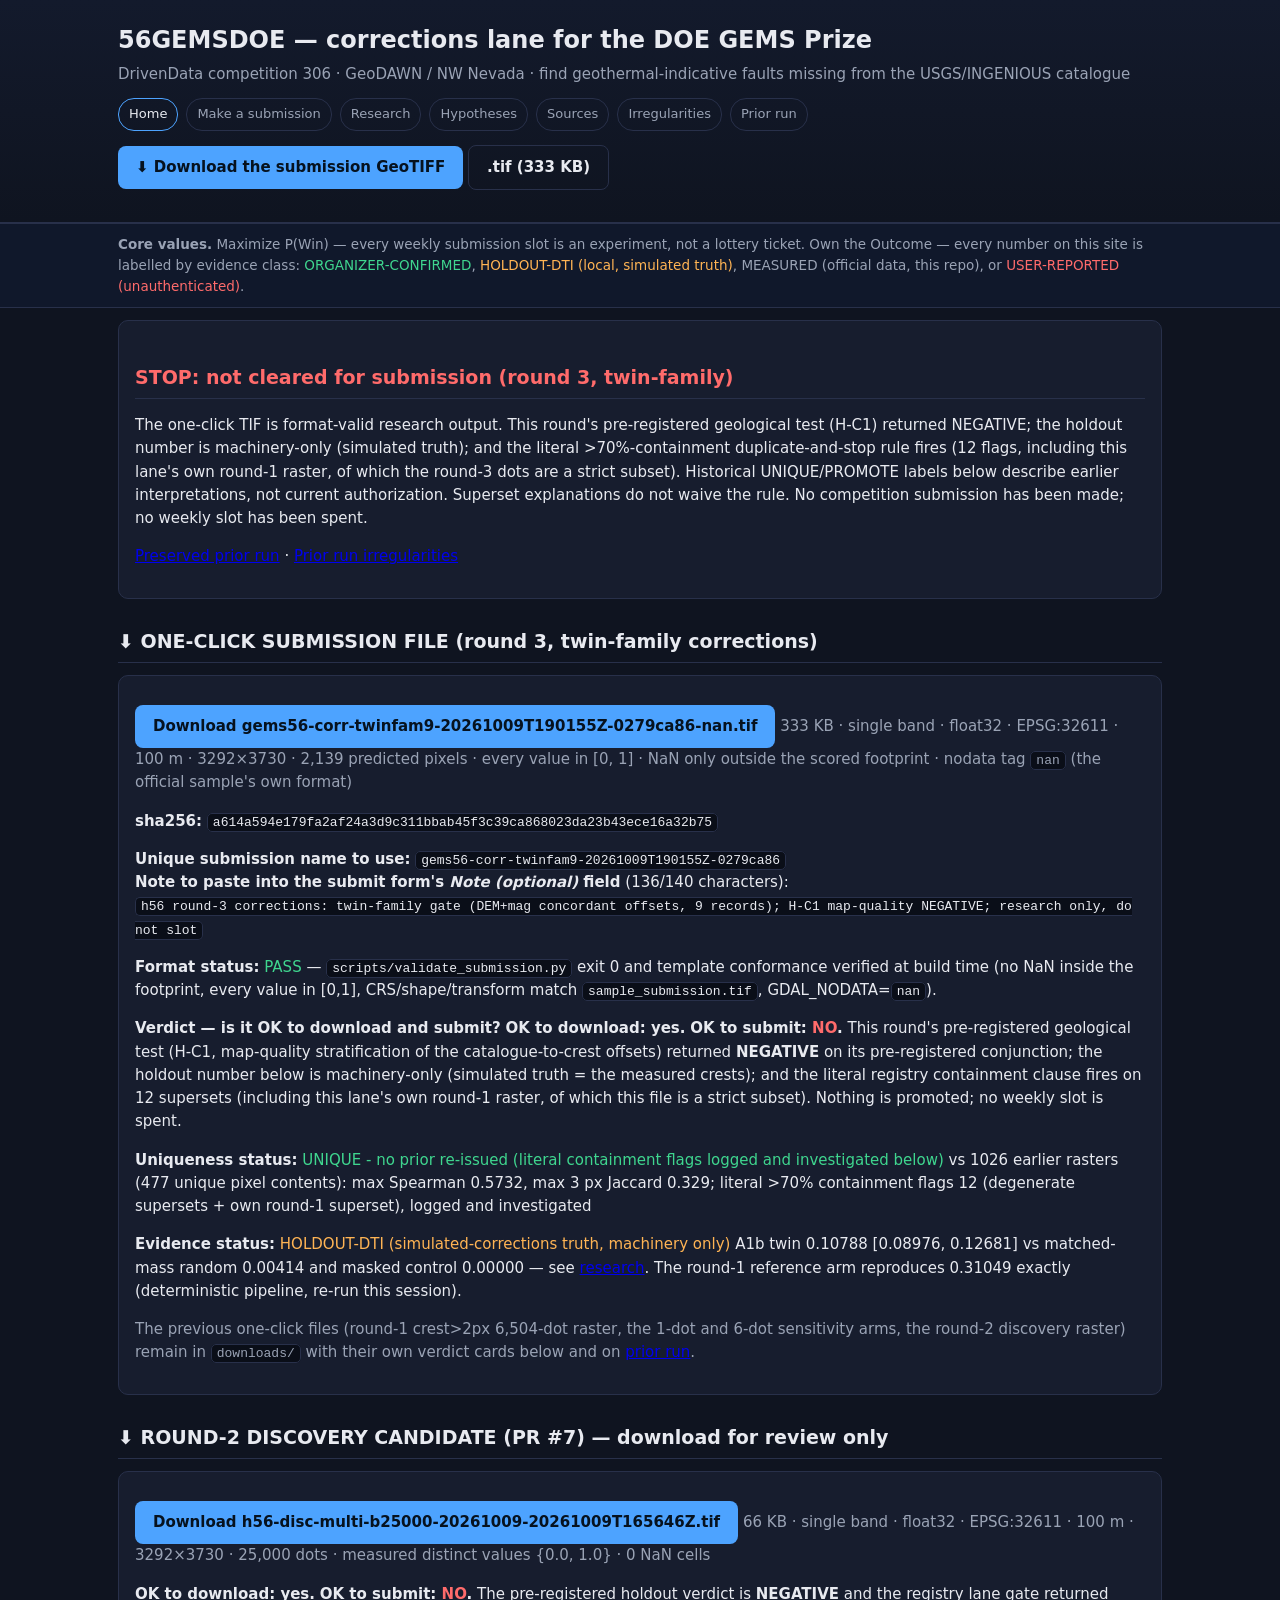
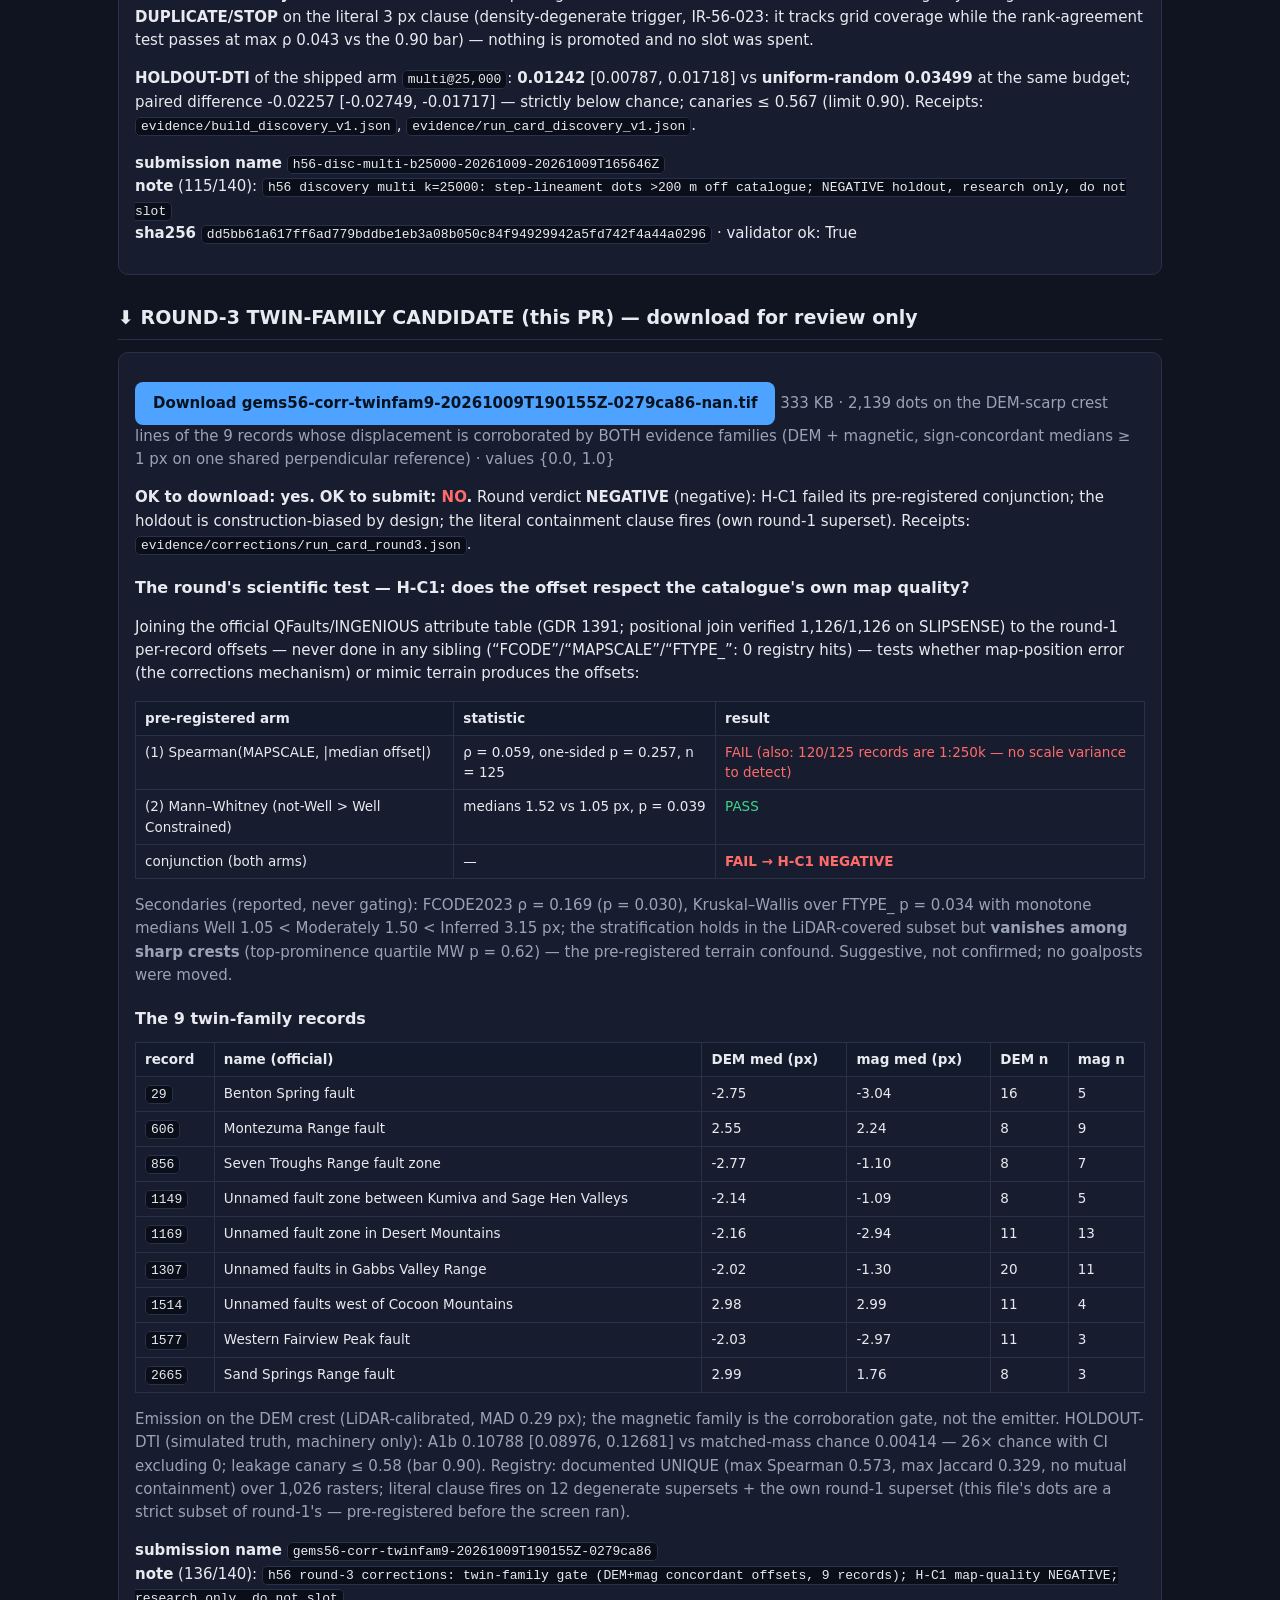
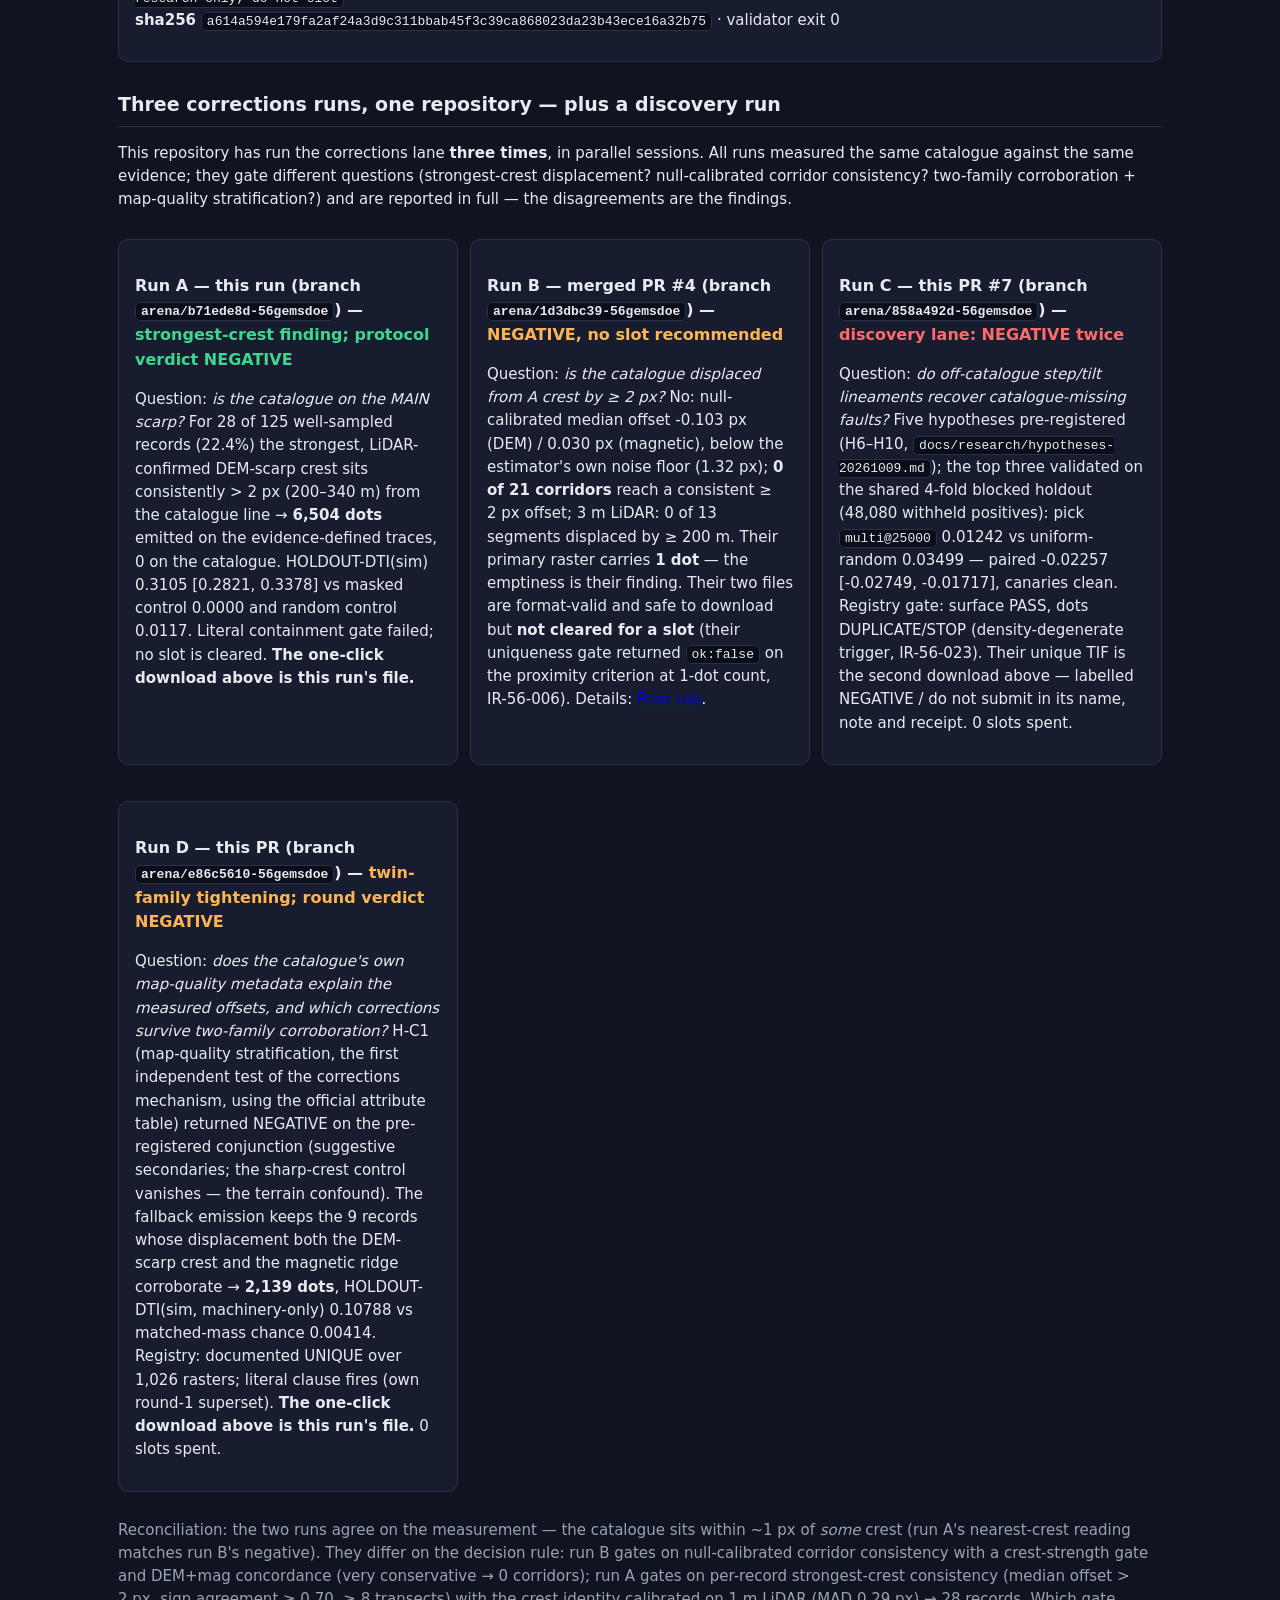
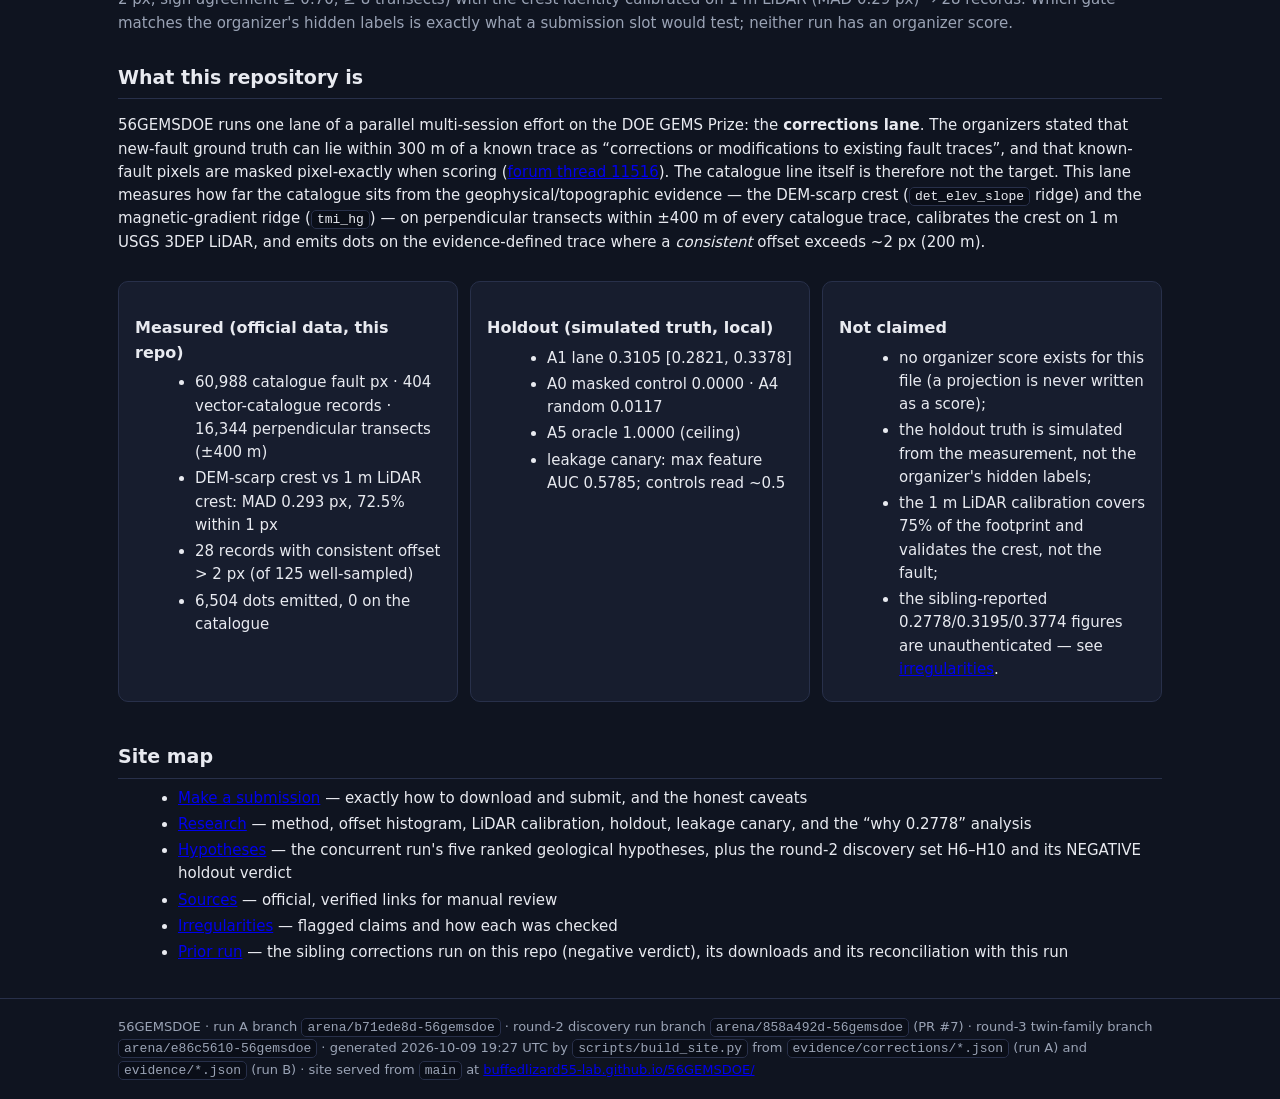
==== docs/index.html @ b9b6d839 "Round 3: twin-family corrections tightening; H-C1 map-quality test NEGATIVE; unique 2,139-dot TIF (r" ====
<!doctype html><html lang=en><head><meta charset=utf-8>
<meta name=viewport content="width=device-width,initial-scale=1">
<title>Home · 56GEMSDOE</title><style>
:root{--bg:#0f1420;--fg:#e8eaf0;--mut:#9aa3b5;--acc:#4da3ff;--ok:#3fd68f;--warn:#ffb454;--bad:#ff6b6b;--card:#171d2e;--line:#28304a}
*{box-sizing:border-box}
body{margin:0;background:var(--bg);color:var(--fg);font:15px/1.55 system-ui,-apple-system,Segoe UI,Roboto,sans-serif}
.wrap{max-width:1080px;margin:0 auto;padding:0 18px}
header.top{background:linear-gradient(180deg,#131a2c,#0f1420);border-bottom:1px solid var(--line);padding:22px 0 18px}
h1{font-size:24px;margin:0 0 4px}
h2{font-size:19px;margin:28px 0 8px;border-bottom:1px solid var(--line);padding-bottom:6px}
h3{font-size:16px;margin:20px 0 6px}
nav{display:flex;flex-wrap:wrap;gap:8px;margin:12px 0}
nav a{color:var(--mut);text-decoration:none;padding:5px 10px;border:1px solid var(--line);border-radius:16px;font-size:13px}
nav a.active,nav a:hover{color:var(--fg);border-color:var(--acc)}
.dlbtn{margin:14px 0}
.btn{display:inline-block;background:var(--acc);color:#06121f;font-weight:600;text-decoration:none;padding:10px 18px;border-radius:8px}
.btn.alt{background:transparent;color:var(--fg);border:1px solid var(--line)}
.btn:hover{filter:brightness(1.1)}
.card{background:var(--card);border:1px solid var(--line);border-radius:10px;padding:14px 16px;margin:12px 0}
.grid{display:grid;grid-template-columns:repeat(auto-fit,minmax(300px,1fr));gap:12px}
.mut{color:var(--mut)}
.ok{color:var(--ok)}.warn{color:var(--warn)}.bad{color:var(--bad)}
code{background:#0a0e18;border:1px solid var(--line);border-radius:5px;padding:1px 5px;font-size:13px}
pre{background:#0a0e18;border:1px solid var(--line);border-radius:8px;padding:12px;overflow:auto;font-size:12.5px}
table{border-collapse:collapse;width:100%;font-size:13.5px;margin:10px 0}
th,td{border:1px solid var(--line);padding:6px 9px;text-align:left;vertical-align:top}
th{background:#131a2c}
img{max-width:100%;border:1px solid var(--line);border-radius:8px}
.values{background:#10182b;border-top:1px solid var(--line);border-bottom:1px solid var(--line);padding:10px 0;font-size:13.5px;color:var(--mut)}
footer{border-top:1px solid var(--line);margin-top:34px;padding:18px 0 30px;color:var(--mut);font-size:13px}
.tag{display:inline-block;font-size:11px;border:1px solid var(--line);border-radius:10px;padding:1px 8px;color:var(--mut);margin-right:5px}
ul{margin:6px 0 6px 20px}li{margin:3px 0}
</style></head><body>
<header class=top><div class=wrap>
<h1>56GEMSDOE &mdash; corrections lane for the DOE GEMS Prize</h1>
<div class=mut>DrivenData competition 306 · GeoDAWN / NW Nevada · find geothermal-indicative
faults missing from the USGS/INGENIOUS catalogue</div>
<nav><a href="index.html" class=active>Home</a><a href="executive-summary.html">Make a submission</a><a href="research.html">Research</a><a href="hypotheses.html">Hypotheses</a><a href="sources.html">Sources</a><a href="irregularities.html">Irregularities</a><a href="prior-run.html">Prior run</a></nav><div class="dlbtn"><a class="btn" href="downloads/gems56-corr-twinfam9-20261009T190155Z-0279ca86-nan.tif">&#11015; Download the submission GeoTIFF</a> <a class="btn alt" href="downloads/gems56-corr-twinfam9-20261009T190155Z-0279ca86-nan.tif">.tif (333 KB)</a></div>
</div></header>
<div class=values><div class=wrap><b>Core values.</b> Maximize P(Win) &mdash; every weekly
submission slot is an experiment, not a lottery ticket. Own the Outcome &mdash; every number
on this site is labelled by evidence class: <span class=ok>ORGANIZER-CONFIRMED</span>,
<span class=warn>HOLDOUT-DTI (local, simulated truth)</span>, <span class=mut>MEASURED (official
data, this repo)</span>, or <span class=bad>USER-REPORTED (unauthenticated)</span>.</div></div>
<main class=wrap><div class=card><h2 class=bad>STOP: not cleared for submission (round 3, twin-family)</h2>
<p>The one-click TIF is format-valid research output. This round's pre-registered
geological test (H-C1) returned NEGATIVE; the holdout number is machinery-only (simulated
truth); and the literal &gt;70%-containment duplicate-and-stop rule fires (12 flags,
including this lane's own round-1 raster, of which the round-3 dots are a strict subset).
Historical UNIQUE/PROMOTE labels below describe earlier interpretations, not current
authorization. Superset explanations do not waive the rule. No competition submission has
been made; no weekly slot has been spent.</p>
<p><a href="prior-run.html">Preserved prior run</a> ·
<a href="prior-irregularities.html">Prior run irregularities</a></p></div>
<h2>&#11015;&nbsp;ONE-CLICK SUBMISSION FILE (round 3, twin-family corrections)</h2>
<div class=card>
<p><a class="btn" href="downloads/gems56-corr-twinfam9-20261009T190155Z-0279ca86-nan.tif">Download gems56-corr-twinfam9-20261009T190155Z-0279ca86-nan.tif</a>
<span class=mut>333 KB · single band · float32 · EPSG:32611 · 100 m ·
3292&times;3730 · 2,139 predicted pixels · every value in [0, 1] · NaN only outside the
scored footprint · nodata tag <code>nan</code> (the official sample's own format)</span></p>
<p><b>sha256:</b> <code>a614a594e179fa2af24a3d9c311bbab45f3c39ca868023da23b43ece16a32b75</code></p>
<p><b>Unique submission name to use:</b> <code>gems56-corr-twinfam9-20261009T190155Z-0279ca86</code><br>
<b>Note to paste into the submit form's <em>Note (optional)</em> field</b>
(136/140 characters):<br><code>h56 round-3 corrections: twin-family gate (DEM+mag concordant offsets, 9 records); H-C1 map-quality NEGATIVE; research only, do not slot</code></p>
<p><b>Format status:</b> <span class=ok>PASS</span> &mdash; <code>scripts/validate_submission.py</code>
exit 0 and template conformance verified at build time
(no NaN inside the footprint, every value in [0,1], CRS/shape/transform match
<code>sample_submission.tif</code>, GDAL_NODATA=<code>nan</code>).</p>
<p><b>Verdict &mdash; is it OK to download and submit?</b>
<b>OK to download: yes.</b> <b>OK to submit: <span class=bad>NO</span>.</b>
This round's pre-registered geological test (H-C1, map-quality stratification of the
catalogue-to-crest offsets) returned <b>NEGATIVE</b> on its pre-registered conjunction; the
holdout number below is machinery-only (simulated truth = the measured crests); and the literal
registry containment clause fires on 12 supersets (including this lane's own round-1 raster,
of which this file is a strict subset). Nothing is promoted; no weekly slot is spent.</p>
<p><b>Uniqueness status:</b> <span class=ok>UNIQUE - no prior re-issued (literal containment flags logged and investigated below)</span> vs 1026 earlier rasters (477 unique pixel contents): max Spearman 0.5732, max 3&nbsp;px Jaccard 0.329; literal &gt;70% containment flags 12 (degenerate supersets + own round-1 superset), logged and investigated</p>
<p><b>Evidence status:</b> <span class=warn>HOLDOUT-DTI (simulated-corrections truth, machinery only)</span>
A1b twin 0.10788 [0.08976, 0.12681] vs
matched-mass random 0.00414 and masked control 0.00000 &mdash; see
<a href="research.html">research</a>. The round-1 reference arm reproduces
0.31049 exactly (deterministic pipeline, re-run this session).</p>
<p class=mut>The previous one-click files (round-1 crest&gt;2px 6,504-dot raster, the 1-dot and
6-dot sensitivity arms, the round-2 discovery raster) remain in
<code>downloads/</code> with their own verdict cards below and on
<a href="prior-run.html">prior run</a>.</p>
</div>


<h2>&#11015;&nbsp;ROUND-2 DISCOVERY CANDIDATE (PR #7) &mdash; download for review only</h2>
<div class=card>
<p><a class="btn" href="downloads/h56-disc-multi-b25000-20261009-20261009T165646Z.tif">Download h56-disc-multi-b25000-20261009-20261009T165646Z.tif</a>
<span class=mut>66 KB · single band · float32 · EPSG:32611 ·
100 m · 3292&times;3730 · 25,000 dots · measured distinct values {0.0, 1.0} ·
0 NaN cells</span></p>
<p><b>OK to download: yes.</b> <b>OK to submit: <span class=bad>NO</span>.</b>
The pre-registered holdout verdict is <b>NEGATIVE</b> and the registry lane gate returned
<b>DUPLICATE/STOP</b> on the literal 3&nbsp;px clause (density-degenerate trigger, IR-56-023: it
tracks grid coverage while the rank-agreement test passes at max &rho; 0.043 vs the 0.90 bar)
&mdash; nothing is promoted and no slot was spent.</p>
<p><b>HOLDOUT-DTI</b> of the shipped arm <code>multi@25,000</code>:
<b>0.01242</b> [0.00787,
0.01718] vs <b>uniform-random 0.03499</b> at the
same budget; paired difference -0.02257
[-0.02749, -0.01717] &mdash; strictly below chance; canaries
&le; 0.567 (limit 0.90). Receipts:
<code>evidence/build_discovery_v1.json</code>, <code>evidence/run_card_discovery_v1.json</code>.</p>
<p><b>submission name</b> <code>h56-disc-multi-b25000-20261009-20261009T165646Z</code><br>
<b>note</b> (115/140): <code>h56 discovery multi k=25000: step-lineament dots &gt;200 m off catalogue; NEGATIVE holdout, research only, do not slot</code><br>
<b>sha256</b> <code>dd5bb61a617ff6ad779bddbe1eb3a08b050c84f94929942a5fd742f4a44a0296</code> · validator ok:
True</p>
</div>


<h2>&#11015;&nbsp;ROUND-3 TWIN-FAMILY CANDIDATE (this PR) &mdash; download for review only</h2>
<div class=card>
<p><a class="btn" href="downloads/gems56-corr-twinfam9-20261009T190155Z-0279ca86-nan.tif">Download gems56-corr-twinfam9-20261009T190155Z-0279ca86-nan.tif</a>
<span class=mut>333 KB · 2,139 dots on the
DEM-scarp crest lines of the 9 records whose displacement is
corroborated by BOTH evidence families (DEM + magnetic, sign-concordant medians &ge; 1&nbsp;px
on one shared perpendicular reference) · values {0.0, 1.0}</span></p>
<p><b>OK to download: yes.</b> <b>OK to submit: <span class=bad>NO</span>.</b>
Round verdict <b>NEGATIVE</b> (negative): H-C1 failed its
pre-registered conjunction; the holdout is construction-biased by design; the literal
containment clause fires (own round-1 superset). Receipts:
<code>evidence/corrections/run_card_round3.json</code>.</p>
<h3>The round's scientific test &mdash; H-C1: does the offset respect the catalogue's own map quality?</h3>
<p>Joining the official QFaults/INGENIOUS attribute table (GDR 1391; positional join verified
1,126/1,126 on SLIPSENSE) to the round-1 per-record offsets &mdash; never done in any sibling
(&ldquo;FCODE&rdquo;/&ldquo;MAPSCALE&rdquo;/&ldquo;FTYPE_&rdquo;: 0 registry hits) &mdash; tests
whether map-position error (the corrections mechanism) or mimic terrain produces the offsets:</p>
<table>
<tr><th>pre-registered arm</th><th>statistic</th><th>result</th></tr>
<tr><td>(1) Spearman(MAPSCALE, |median offset|)</td><td>&rho; = 0.059, one-sided p = 0.257, n = 125</td><td class=bad>FAIL (also: 120/125 records are 1:250k &mdash; no scale variance to detect)</td></tr>
<tr><td>(2) Mann&ndash;Whitney (not-Well &gt; Well Constrained)</td><td>medians 1.52 vs 1.05 px, p = 0.039</td><td class=ok>PASS</td></tr>
<tr><td>conjunction (both arms)</td><td>&mdash;</td><td class=bad><b>FAIL &rarr; H-C1 NEGATIVE</b></td></tr>
</table>
<p class=mut>Secondaries (reported, never gating): FCODE2023 &rho; = 0.169
(p = 0.030), Kruskal&ndash;Wallis over
FTYPE_ p = 0.034 with monotone medians
Well 1.05 &lt; Moderately 1.50 &lt; Inferred 3.15 px; the stratification holds in the
LiDAR-covered subset but <b>vanishes among sharp crests</b> (top-prominence quartile MW
p = 0.62) &mdash; the
pre-registered terrain confound. Suggestive, not confirmed; no goalposts were moved.</p>
<h3>The 9 twin-family records</h3>
<table>
<tr><th>record</th><th>name (official)</th><th>DEM med (px)</th><th>mag med (px)</th><th>DEM n</th><th>mag n</th></tr>
<tr><td><code>29</code></td><td>Benton Spring fault</td><td>-2.75</td><td>-3.04</td><td>16</td><td>5</td></tr><tr><td><code>606</code></td><td>Montezuma Range fault</td><td>2.55</td><td>2.24</td><td>8</td><td>9</td></tr><tr><td><code>856</code></td><td>Seven Troughs Range fault zone</td><td>-2.77</td><td>-1.10</td><td>8</td><td>7</td></tr><tr><td><code>1149</code></td><td>Unnamed fault zone between Kumiva and Sage Hen Valleys</td><td>-2.14</td><td>-1.09</td><td>8</td><td>5</td></tr><tr><td><code>1169</code></td><td>Unnamed fault zone in Desert Mountains</td><td>-2.16</td><td>-2.94</td><td>11</td><td>13</td></tr><tr><td><code>1307</code></td><td>Unnamed faults in Gabbs Valley Range</td><td>-2.02</td><td>-1.30</td><td>20</td><td>11</td></tr><tr><td><code>1514</code></td><td>Unnamed faults west of Cocoon Mountains</td><td>2.98</td><td>2.99</td><td>11</td><td>4</td></tr><tr><td><code>1577</code></td><td>Western Fairview Peak fault</td><td>-2.03</td><td>-2.97</td><td>11</td><td>3</td></tr><tr><td><code>2665</code></td><td>Sand Springs Range fault</td><td>2.99</td><td>1.76</td><td>8</td><td>3</td></tr>
</table>
<p class=mut>Emission on the DEM crest (LiDAR-calibrated, MAD 0.29&nbsp;px); the magnetic family
is the corroboration gate, not the emitter. HOLDOUT-DTI (simulated truth, machinery only):
A1b 0.10788 [0.08976, 0.12681] vs matched-mass
chance 0.00414 &mdash; 26&times; chance with CI excluding 0; leakage canary
&le; 0.58 (bar 0.90). Registry: documented UNIQUE (max Spearman 0.573, max Jaccard 0.329, no
mutual containment) over 1,026 rasters; literal clause fires on 12 degenerate supersets +
the own round-1 superset (this file's dots are a strict subset of round-1's &mdash;
pre-registered before the screen ran).</p>
<p><b>submission name</b> <code>gems56-corr-twinfam9-20261009T190155Z-0279ca86</code><br>
<b>note</b> (136/140): <code>h56 round-3 corrections: twin-family gate (DEM+mag concordant offsets, 9 records); H-C1 map-quality NEGATIVE; research only, do not slot</code><br>
<b>sha256</b> <code>a614a594e179fa2af24a3d9c311bbab45f3c39ca868023da23b43ece16a32b75</code> · validator exit
0</p>
</div>

<h2>Three corrections runs, one repository &mdash; plus a discovery run</h2>
<p>This repository has run the corrections lane <b>three times</b>, in parallel sessions.
All runs measured the same catalogue against the same evidence; they gate different
questions (strongest-crest displacement? null-calibrated corridor consistency?
two-family corroboration + map-quality stratification?) and are reported in full &mdash;
the disagreements are the findings.</p>
<div class=grid>
<div class=card><h3>Run A &mdash; this run (branch <code>arena/b71ede8d-56gemsdoe</code>) &mdash; <span class=ok>strongest-crest finding; protocol verdict NEGATIVE</span></h3>
<p>Question: <em>is the catalogue on the MAIN scarp?</em> For 28 of 125 well-sampled records
(22.4%) the strongest, LiDAR-confirmed DEM-scarp crest sits consistently &gt; 2&nbsp;px
(200&ndash;340&nbsp;m) from the catalogue line &rarr; <b>6,504 dots</b> emitted on the
evidence-defined traces, 0 on the catalogue. HOLDOUT-DTI(sim) 0.3105
[0.2821, 0.3378] vs masked control 0.0000 and
random control 0.0117. Literal containment gate failed; no slot is cleared.
<b>The one-click download above is this run's file.</b></p></div>
<div class=card><h3>Run B &mdash; merged PR #4 (branch <code>arena/1d3dbc39-56gemsdoe</code>) &mdash; <span class=warn>NEGATIVE, no slot recommended</span></h3>
<p>Question: <em>is the catalogue displaced from A crest by &ge; 2&nbsp;px?</em> No:
null-calibrated median offset -0.103&nbsp;px (DEM) /
0.030&nbsp;px (magnetic), below the estimator's own noise floor
(1.32&nbsp;px); <b>0 of 21
corridors</b> reach a consistent &ge; 2&nbsp;px offset; 3&nbsp;m LiDAR: 0 of
13 segments displaced by &ge; 200&nbsp;m. Their primary raster carries
<b>1 dot</b> &mdash; the emptiness is their finding. Their two
files are format-valid and safe to download but <b>not cleared for a slot</b> (their
uniqueness gate returned <code>ok:false</code> on the proximity criterion at 1-dot count,
IR-56-006). Details: <a href="prior-run.html">Prior run</a>.</p></div>
<div class=card><h3>Run C &mdash; this PR #7 (branch <code>arena/858a492d-56gemsdoe</code>) &mdash; <span class=bad>discovery lane: NEGATIVE twice</span></h3>
<p>Question: <em>do off-catalogue step/tilt lineaments recover catalogue-missing faults?</em>
Five hypotheses pre-registered (H6&ndash;H10, <code>docs/research/hypotheses-20261009.md</code>);
the top three validated on the shared 4-fold blocked holdout (48,080 withheld positives):
pick <code>multi@25000</code> 0.01242
vs uniform-random 0.03499 &mdash; paired -0.02257
[-0.02749, -0.01717],
canaries clean. Registry gate: surface PASS, dots
DUPLICATE/STOP (density-degenerate trigger, IR-56-023).
Their unique TIF is the second download above &mdash; labelled NEGATIVE / do not submit in
its name, note and receipt. 0 slots spent.</p></div>
<div class=card><h3>Run D &mdash; this PR (branch <code>arena/e86c5610-56gemsdoe</code>) &mdash; <span class=warn>twin-family tightening; round verdict NEGATIVE</span></h3>
<p>Question: <em>does the catalogue's own map-quality metadata explain the measured offsets, and
which corrections survive two-family corroboration?</em> H-C1 (map-quality stratification, the
first independent test of the corrections mechanism, using the official attribute table)
returned NEGATIVE on the pre-registered conjunction (suggestive secondaries; the sharp-crest
control vanishes &mdash; the terrain confound). The fallback emission keeps the
9 records whose displacement both the DEM-scarp crest and the magnetic ridge
corroborate &rarr; <b>2,139 dots</b>, HOLDOUT-DTI(sim, machinery-only)
0.10788 vs matched-mass chance 0.00414. Registry: documented UNIQUE
over 1,026 rasters; literal clause fires (own round-1 superset). <b>The one-click download
above is this run's file.</b> 0 slots spent.</p></div>
</div>
<p class=mut>Reconciliation: the two runs agree on the measurement &mdash; the catalogue sits
within ~1&nbsp;px of <em>some</em> crest (run A's nearest-crest reading matches run B's
negative). They differ on the decision rule: run B gates on null-calibrated corridor
consistency with a crest-strength gate and DEM+mag concordance (very conservative &rarr;
0 corridors); run A gates on per-record strongest-crest consistency (median offset
&gt; 2&nbsp;px, sign agreement &ge; 0.70, &ge; 8 transects) with the crest identity
calibrated on 1&nbsp;m LiDAR (MAD 0.29&nbsp;px) &rarr; 28 records. Which gate matches the
organizer's hidden labels is exactly what a submission slot would test; neither run has an
organizer score.</p>

<h2>What this repository is</h2>
<p>56GEMSDOE runs one lane of a parallel multi-session effort on the DOE GEMS Prize: the
<b>corrections lane</b>. The organizers stated that new-fault ground truth can lie within
300&nbsp;m of a known trace as &ldquo;corrections or modifications to existing fault
traces&rdquo;, and that known-fault pixels are masked pixel-exactly when scoring
(<a href="https://community.drivendata.org/t/scoring-clarification-are-known-usgs-ingenious-faults-masked-when-scoring-and-are-they-in-the-final-round-label-set/11516">forum thread 11516</a>).
The catalogue line itself is therefore not the target. This lane measures how far the
catalogue sits from the geophysical/topographic evidence &mdash; the DEM-scarp crest
(<code>det_elev_slope</code> ridge) and the magnetic-gradient ridge (<code>tmi_hg</code>)
&mdash; on perpendicular transects within &plusmn;400&nbsp;m of every catalogue trace,
calibrates the crest on 1&nbsp;m USGS 3DEP LiDAR, and emits dots on the evidence-defined
trace where a <em>consistent</em> offset exceeds ~2&nbsp;px (200&nbsp;m).</p>
<div class=grid>
<div class=card><h3>Measured (official data, this repo)</h3><ul>
<li>60,988 catalogue fault px · 404 vector-catalogue
records · 16,344 perpendicular transects (&plusmn;400&nbsp;m)</li>
<li>DEM-scarp crest vs 1&nbsp;m LiDAR crest: MAD 0.293&nbsp;px,
72.5% within 1&nbsp;px</li>
<li>28 records with consistent offset &gt; 2&nbsp;px (of 125 well-sampled)</li>
<li>6,504 dots emitted, 0 on the catalogue</li></ul></div>
<div class=card><h3>Holdout (simulated truth, local)</h3><ul>
<li>A1 lane 0.3105 [0.2821, 0.3378]</li>
<li>A0 masked control 0.0000 · A4 random 0.0117</li>
<li>A5 oracle 1.0000 (ceiling)</li>
<li>leakage canary: max feature AUC 0.5785; controls read ~0.5</li></ul></div>
<div class=card><h3>Not claimed</h3><ul>
<li>no organizer score exists for this file (a projection is never written as a score);</li>
<li>the holdout truth is simulated from the measurement, not the organizer's hidden labels;</li>
<li>the 1&nbsp;m LiDAR calibration covers 75% of the footprint and validates the crest,
not the fault;</li>
<li>the sibling-reported 0.2778/0.3195/0.3774 figures are unauthenticated &mdash; see
<a href="irregularities.html">irregularities</a>.</li></ul></div>
</div>
<h2>Site map</h2>
<ul>
<li><a href="executive-summary.html">Make a submission</a> &mdash; exactly how to download and submit, and the honest caveats</li>
<li><a href="research.html">Research</a> &mdash; method, offset histogram, LiDAR calibration, holdout, leakage canary, and the &ldquo;why 0.2778&rdquo; analysis</li>
<li><a href="hypotheses.html">Hypotheses</a> &mdash; the concurrent run's five ranked geological hypotheses, plus the round-2 discovery set H6&ndash;H10 and its NEGATIVE holdout verdict</li>
<li><a href="sources.html">Sources</a> &mdash; official, verified links for manual review</li>
<li><a href="irregularities.html">Irregularities</a> &mdash; flagged claims and how each was checked</li>
<li><a href="prior-run.html">Prior run</a> &mdash; the sibling corrections run on this repo (negative verdict), its downloads and its reconciliation with this run</li>
</ul>
</main>
<footer><div class=wrap>56GEMSDOE · run A branch <code>arena/b71ede8d-56gemsdoe</code> ·
round-2 discovery run branch <code>arena/858a492d-56gemsdoe</code> (PR #7) ·
round-3 twin-family branch <code>arena/e86c5610-56gemsdoe</code> ·
generated 2026-10-09 19:27 UTC by
<code>scripts/build_site.py</code> from <code>evidence/corrections/*.json</code> (run A)
and <code>evidence/*.json</code> (run B) ·
site served from <code>main</code> at
<a href="https://buffedlizard55-lab.github.io/56GEMSDOE/docs/index.html">buffedlizard55-lab.github.io/56GEMSDOE/</a></div></footer>
</body></html>
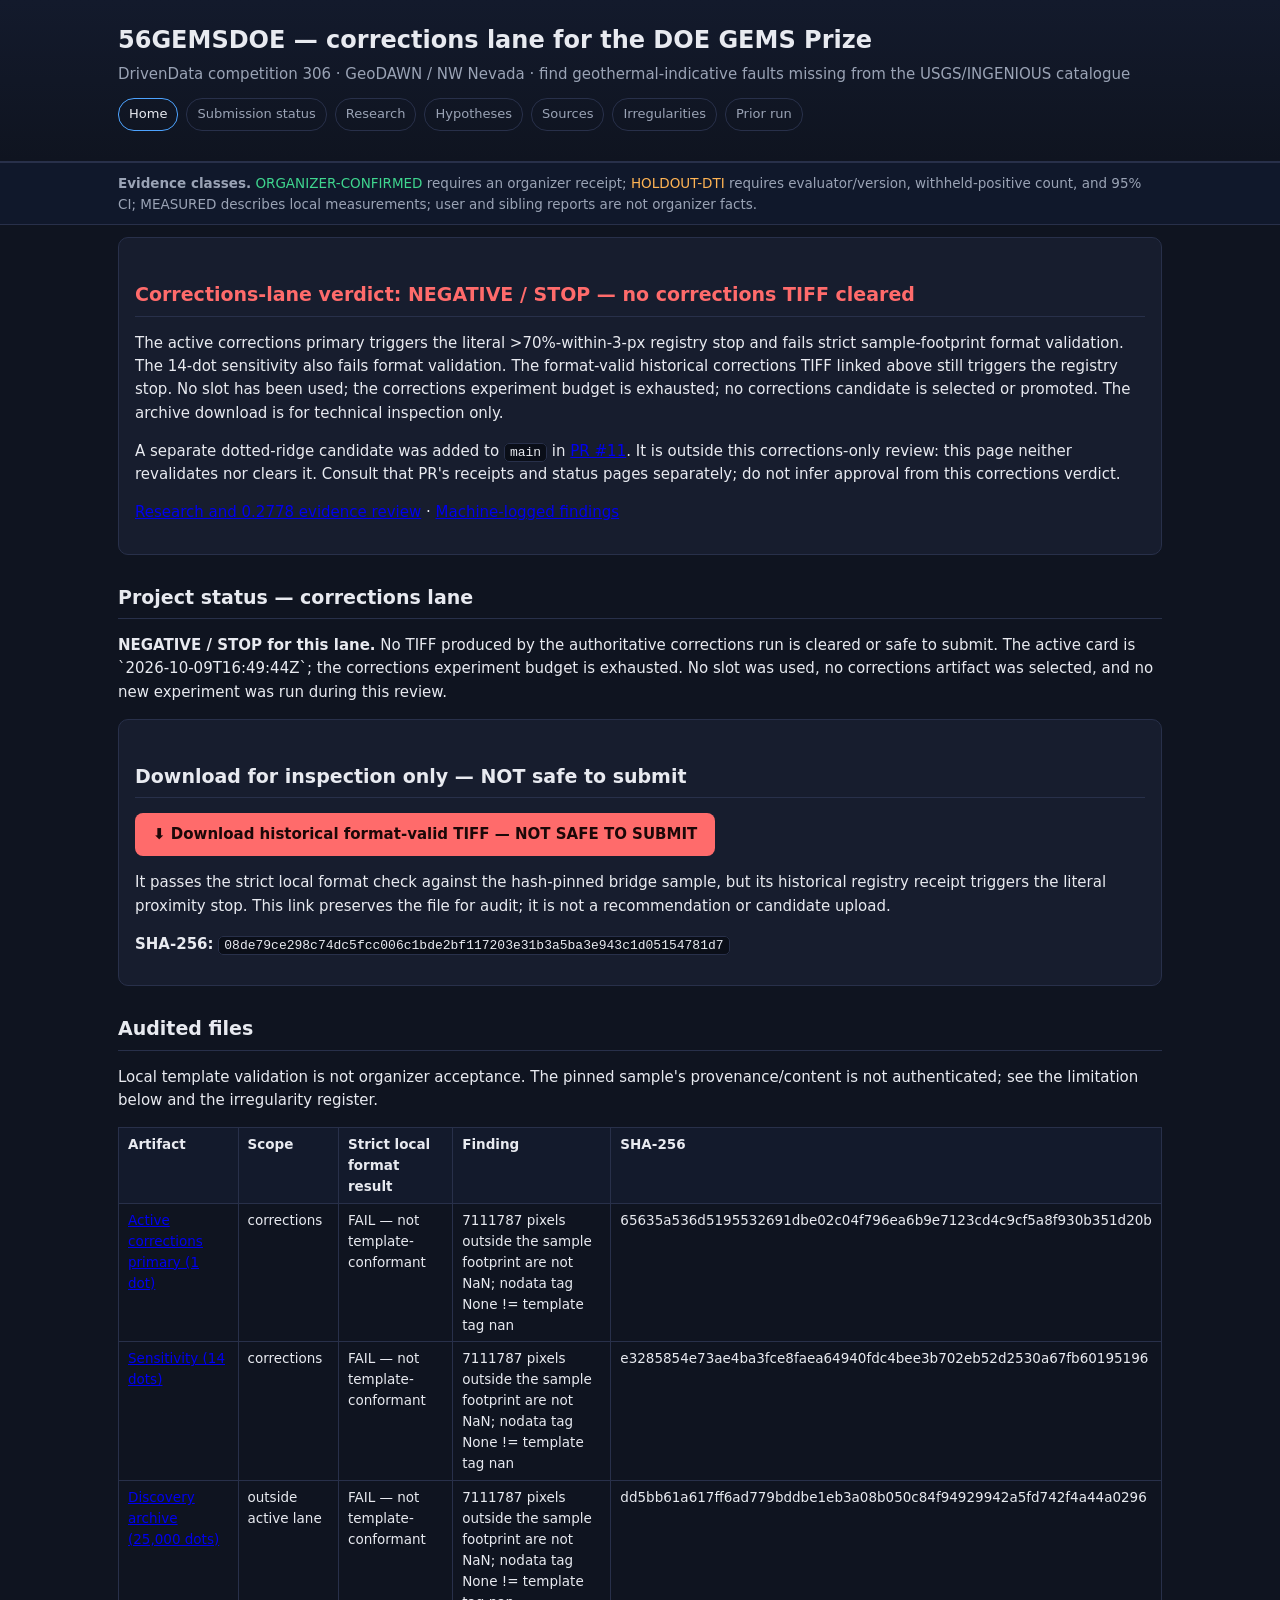
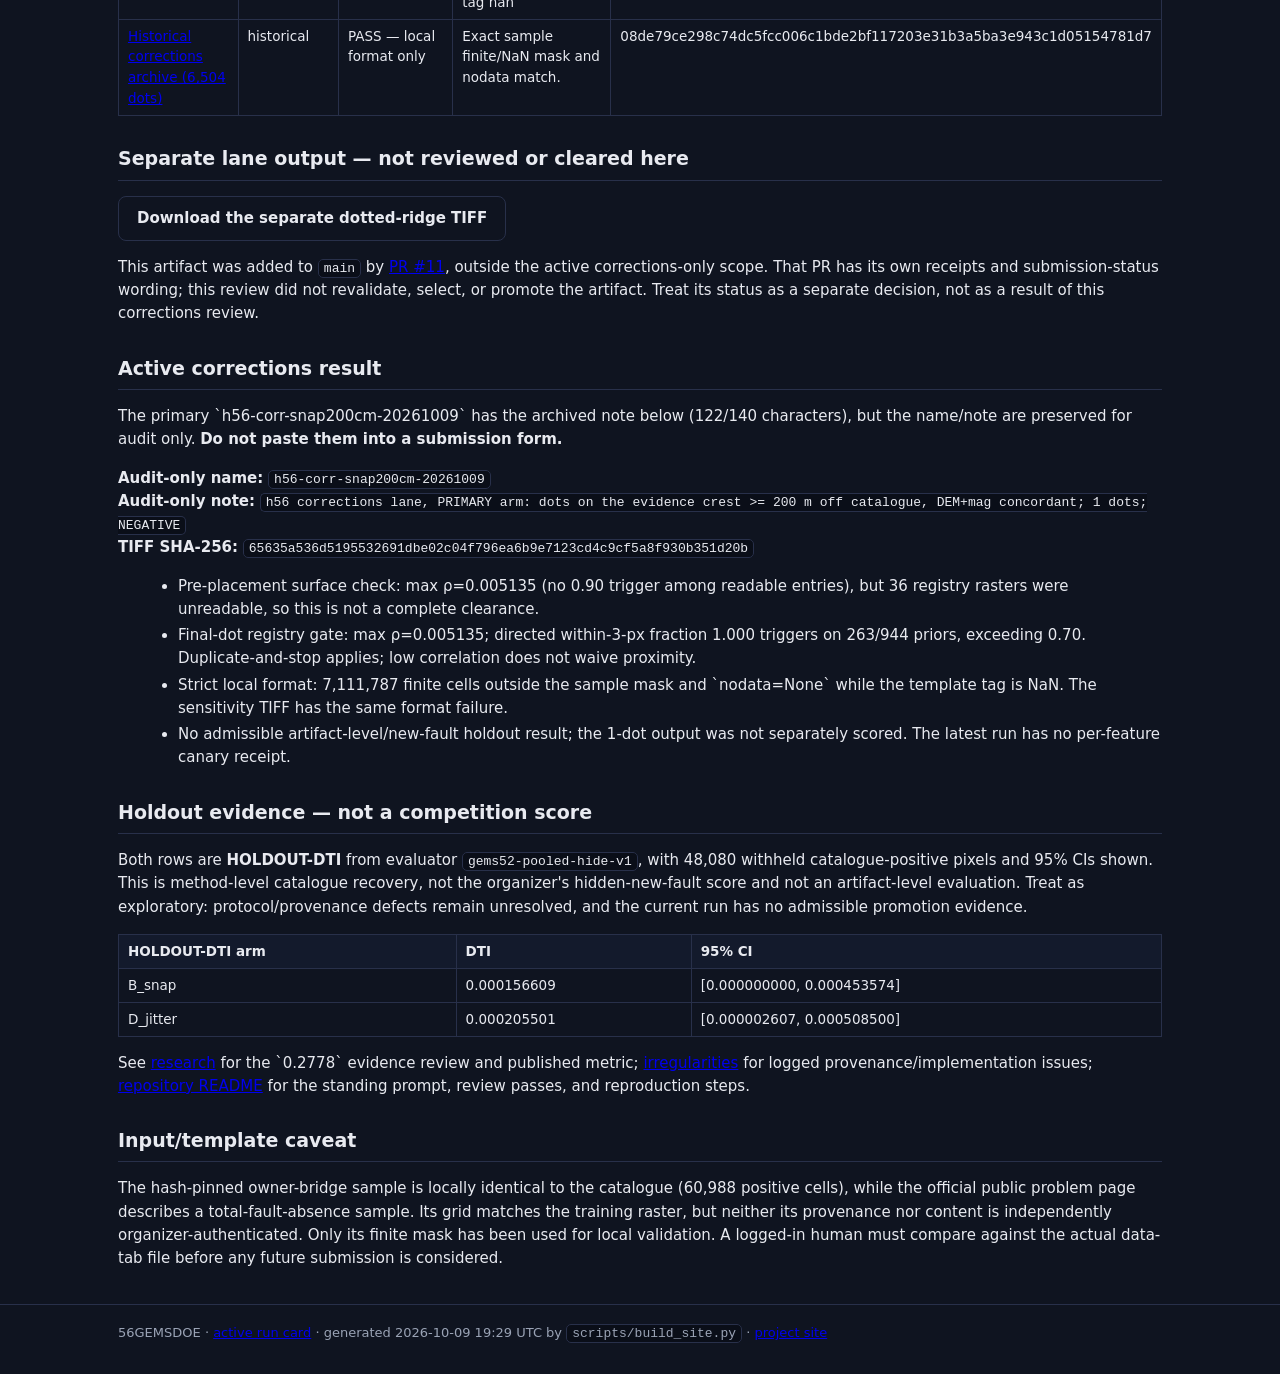
==== commit d623a00a: "Merge remote-tracking branch 'origin/main' into arena/8eb9ddc3-56gemsdoe # Conflicts: #	README.md #	" ====
--- a/docs/index.html
+++ b/docs/index.html
@@ -1,6 +1,6 @@
 <!doctype html><html lang=en><head><meta charset=utf-8>
 <meta name=viewport content="width=device-width,initial-scale=1">
-<title>Home · 56GEMSDOE</title><style>
+<title>Project status · 56GEMSDOE</title><style>
 :root{--bg:#0f1420;--fg:#e8eaf0;--mut:#9aa3b5;--acc:#4da3ff;--ok:#3fd68f;--warn:#ffb454;--bad:#ff6b6b;--card:#171d2e;--line:#28304a}
 *{box-sizing:border-box}
 body{margin:0;background:var(--bg);color:var(--fg);font:15px/1.55 system-ui,-apple-system,Segoe UI,Roboto,sans-serif}
@@ -15,6 +15,7 @@
 .dlbtn{margin:14px 0}
 .btn{display:inline-block;background:var(--acc);color:#06121f;font-weight:600;text-decoration:none;padding:10px 18px;border-radius:8px}
 .btn.alt{background:transparent;color:var(--fg);border:1px solid var(--line)}
+.btn.stop{background:var(--bad);color:#1c0808}
 .btn:hover{filter:brightness(1.1)}
 .card{background:var(--card);border:1px solid var(--line);border-radius:10px;padding:14px 16px;margin:12px 0}
 .grid{display:grid;grid-template-columns:repeat(auto-fit,minmax(300px,1fr));gap:12px}
@@ -35,239 +36,78 @@
 <h1>56GEMSDOE &mdash; corrections lane for the DOE GEMS Prize</h1>
 <div class=mut>DrivenData competition 306 · GeoDAWN / NW Nevada · find geothermal-indicative
 faults missing from the USGS/INGENIOUS catalogue</div>
-<nav><a href="index.html" class=active>Home</a><a href="executive-summary.html">Make a submission</a><a href="research.html">Research</a><a href="hypotheses.html">Hypotheses</a><a href="sources.html">Sources</a><a href="irregularities.html">Irregularities</a><a href="prior-run.html">Prior run</a></nav><div class="dlbtn"><a class="btn" href="downloads/gems56-corr-twinfam9-20261009T190155Z-0279ca86-nan.tif">&#11015; Download the submission GeoTIFF</a> <a class="btn alt" href="downloads/gems56-corr-twinfam9-20261009T190155Z-0279ca86-nan.tif">.tif (333 KB)</a></div>
+<nav><a href="index.html" class=active>Home</a><a href="executive-summary.html">Submission status</a><a href="research.html">Research</a><a href="hypotheses.html">Hypotheses</a><a href="sources.html">Sources</a><a href="irregularities.html">Irregularities</a><a href="prior-run.html">Prior run</a></nav>
 </div></header>
-<div class=values><div class=wrap><b>Core values.</b> Maximize P(Win) &mdash; every weekly
-submission slot is an experiment, not a lottery ticket. Own the Outcome &mdash; every number
-on this site is labelled by evidence class: <span class=ok>ORGANIZER-CONFIRMED</span>,
-<span class=warn>HOLDOUT-DTI (local, simulated truth)</span>, <span class=mut>MEASURED (official
-data, this repo)</span>, or <span class=bad>USER-REPORTED (unauthenticated)</span>.</div></div>
-<main class=wrap><div class=card><h2 class=bad>STOP: not cleared for submission (round 3, twin-family)</h2>
-<p>The one-click TIF is format-valid research output. This round's pre-registered
-geological test (H-C1) returned NEGATIVE; the holdout number is machinery-only (simulated
-truth); and the literal &gt;70%-containment duplicate-and-stop rule fires (12 flags,
-including this lane's own round-1 raster, of which the round-3 dots are a strict subset).
-Historical UNIQUE/PROMOTE labels below describe earlier interpretations, not current
-authorization. Superset explanations do not waive the rule. No competition submission has
-been made; no weekly slot has been spent.</p>
-<p><a href="prior-run.html">Preserved prior run</a> ·
-<a href="prior-irregularities.html">Prior run irregularities</a></p></div>
-<h2>&#11015;&nbsp;ONE-CLICK SUBMISSION FILE (round 3, twin-family corrections)</h2>
-<div class=card>
-<p><a class="btn" href="downloads/gems56-corr-twinfam9-20261009T190155Z-0279ca86-nan.tif">Download gems56-corr-twinfam9-20261009T190155Z-0279ca86-nan.tif</a>
-<span class=mut>333 KB · single band · float32 · EPSG:32611 · 100 m ·
-3292&times;3730 · 2,139 predicted pixels · every value in [0, 1] · NaN only outside the
-scored footprint · nodata tag <code>nan</code> (the official sample's own format)</span></p>
-<p><b>sha256:</b> <code>a614a594e179fa2af24a3d9c311bbab45f3c39ca868023da23b43ece16a32b75</code></p>
-<p><b>Unique submission name to use:</b> <code>gems56-corr-twinfam9-20261009T190155Z-0279ca86</code><br>
-<b>Note to paste into the submit form's <em>Note (optional)</em> field</b>
-(136/140 characters):<br><code>h56 round-3 corrections: twin-family gate (DEM+mag concordant offsets, 9 records); H-C1 map-quality NEGATIVE; research only, do not slot</code></p>
-<p><b>Format status:</b> <span class=ok>PASS</span> &mdash; <code>scripts/validate_submission.py</code>
-exit 0 and template conformance verified at build time
-(no NaN inside the footprint, every value in [0,1], CRS/shape/transform match
-<code>sample_submission.tif</code>, GDAL_NODATA=<code>nan</code>).</p>
-<p><b>Verdict &mdash; is it OK to download and submit?</b>
-<b>OK to download: yes.</b> <b>OK to submit: <span class=bad>NO</span>.</b>
-This round's pre-registered geological test (H-C1, map-quality stratification of the
-catalogue-to-crest offsets) returned <b>NEGATIVE</b> on its pre-registered conjunction; the
-holdout number below is machinery-only (simulated truth = the measured crests); and the literal
-registry containment clause fires on 12 supersets (including this lane's own round-1 raster,
-of which this file is a strict subset). Nothing is promoted; no weekly slot is spent.</p>
-<p><b>Uniqueness status:</b> <span class=ok>UNIQUE - no prior re-issued (literal containment flags logged and investigated below)</span> vs 1026 earlier rasters (477 unique pixel contents): max Spearman 0.5732, max 3&nbsp;px Jaccard 0.329; literal &gt;70% containment flags 12 (degenerate supersets + own round-1 superset), logged and investigated</p>
-<p><b>Evidence status:</b> <span class=warn>HOLDOUT-DTI (simulated-corrections truth, machinery only)</span>
-A1b twin 0.10788 [0.08976, 0.12681] vs
-matched-mass random 0.00414 and masked control 0.00000 &mdash; see
-<a href="research.html">research</a>. The round-1 reference arm reproduces
-0.31049 exactly (deterministic pipeline, re-run this session).</p>
-<p class=mut>The previous one-click files (round-1 crest&gt;2px 6,504-dot raster, the 1-dot and
-6-dot sensitivity arms, the round-2 discovery raster) remain in
-<code>downloads/</code> with their own verdict cards below and on
-<a href="prior-run.html">prior run</a>.</p>
-</div>
-
-
-<h2>&#11015;&nbsp;ROUND-2 DISCOVERY CANDIDATE (PR #7) &mdash; download for review only</h2>
-<div class=card>
-<p><a class="btn" href="downloads/h56-disc-multi-b25000-20261009-20261009T165646Z.tif">Download h56-disc-multi-b25000-20261009-20261009T165646Z.tif</a>
-<span class=mut>66 KB · single band · float32 · EPSG:32611 ·
-100 m · 3292&times;3730 · 25,000 dots · measured distinct values {0.0, 1.0} ·
-0 NaN cells</span></p>
-<p><b>OK to download: yes.</b> <b>OK to submit: <span class=bad>NO</span>.</b>
-The pre-registered holdout verdict is <b>NEGATIVE</b> and the registry lane gate returned
-<b>DUPLICATE/STOP</b> on the literal 3&nbsp;px clause (density-degenerate trigger, IR-56-023: it
-tracks grid coverage while the rank-agreement test passes at max &rho; 0.043 vs the 0.90 bar)
-&mdash; nothing is promoted and no slot was spent.</p>
-<p><b>HOLDOUT-DTI</b> of the shipped arm <code>multi@25,000</code>:
-<b>0.01242</b> [0.00787,
-0.01718] vs <b>uniform-random 0.03499</b> at the
-same budget; paired difference -0.02257
-[-0.02749, -0.01717] &mdash; strictly below chance; canaries
-&le; 0.567 (limit 0.90). Receipts:
-<code>evidence/build_discovery_v1.json</code>, <code>evidence/run_card_discovery_v1.json</code>.</p>
-<p><b>submission name</b> <code>h56-disc-multi-b25000-20261009-20261009T165646Z</code><br>
-<b>note</b> (115/140): <code>h56 discovery multi k=25000: step-lineament dots &gt;200 m off catalogue; NEGATIVE holdout, research only, do not slot</code><br>
-<b>sha256</b> <code>dd5bb61a617ff6ad779bddbe1eb3a08b050c84f94929942a5fd742f4a44a0296</code> · validator ok:
-True</p>
-</div>
-
-
-<h2>&#11015;&nbsp;ROUND-3 TWIN-FAMILY CANDIDATE (this PR) &mdash; download for review only</h2>
-<div class=card>
-<p><a class="btn" href="downloads/gems56-corr-twinfam9-20261009T190155Z-0279ca86-nan.tif">Download gems56-corr-twinfam9-20261009T190155Z-0279ca86-nan.tif</a>
-<span class=mut>333 KB · 2,139 dots on the
-DEM-scarp crest lines of the 9 records whose displacement is
-corroborated by BOTH evidence families (DEM + magnetic, sign-concordant medians &ge; 1&nbsp;px
-on one shared perpendicular reference) · values {0.0, 1.0}</span></p>
-<p><b>OK to download: yes.</b> <b>OK to submit: <span class=bad>NO</span>.</b>
-Round verdict <b>NEGATIVE</b> (negative): H-C1 failed its
-pre-registered conjunction; the holdout is construction-biased by design; the literal
-containment clause fires (own round-1 superset). Receipts:
-<code>evidence/corrections/run_card_round3.json</code>.</p>
-<h3>The round's scientific test &mdash; H-C1: does the offset respect the catalogue's own map quality?</h3>
-<p>Joining the official QFaults/INGENIOUS attribute table (GDR 1391; positional join verified
-1,126/1,126 on SLIPSENSE) to the round-1 per-record offsets &mdash; never done in any sibling
-(&ldquo;FCODE&rdquo;/&ldquo;MAPSCALE&rdquo;/&ldquo;FTYPE_&rdquo;: 0 registry hits) &mdash; tests
-whether map-position error (the corrections mechanism) or mimic terrain produces the offsets:</p>
-<table>
-<tr><th>pre-registered arm</th><th>statistic</th><th>result</th></tr>
-<tr><td>(1) Spearman(MAPSCALE, |median offset|)</td><td>&rho; = 0.059, one-sided p = 0.257, n = 125</td><td class=bad>FAIL (also: 120/125 records are 1:250k &mdash; no scale variance to detect)</td></tr>
-<tr><td>(2) Mann&ndash;Whitney (not-Well &gt; Well Constrained)</td><td>medians 1.52 vs 1.05 px, p = 0.039</td><td class=ok>PASS</td></tr>
-<tr><td>conjunction (both arms)</td><td>&mdash;</td><td class=bad><b>FAIL &rarr; H-C1 NEGATIVE</b></td></tr>
-</table>
-<p class=mut>Secondaries (reported, never gating): FCODE2023 &rho; = 0.169
-(p = 0.030), Kruskal&ndash;Wallis over
-FTYPE_ p = 0.034 with monotone medians
-Well 1.05 &lt; Moderately 1.50 &lt; Inferred 3.15 px; the stratification holds in the
-LiDAR-covered subset but <b>vanishes among sharp crests</b> (top-prominence quartile MW
-p = 0.62) &mdash; the
-pre-registered terrain confound. Suggestive, not confirmed; no goalposts were moved.</p>
-<h3>The 9 twin-family records</h3>
-<table>
-<tr><th>record</th><th>name (official)</th><th>DEM med (px)</th><th>mag med (px)</th><th>DEM n</th><th>mag n</th></tr>
-<tr><td><code>29</code></td><td>Benton Spring fault</td><td>-2.75</td><td>-3.04</td><td>16</td><td>5</td></tr><tr><td><code>606</code></td><td>Montezuma Range fault</td><td>2.55</td><td>2.24</td><td>8</td><td>9</td></tr><tr><td><code>856</code></td><td>Seven Troughs Range fault zone</td><td>-2.77</td><td>-1.10</td><td>8</td><td>7</td></tr><tr><td><code>1149</code></td><td>Unnamed fault zone between Kumiva and Sage Hen Valleys</td><td>-2.14</td><td>-1.09</td><td>8</td><td>5</td></tr><tr><td><code>1169</code></td><td>Unnamed fault zone in Desert Mountains</td><td>-2.16</td><td>-2.94</td><td>11</td><td>13</td></tr><tr><td><code>1307</code></td><td>Unnamed faults in Gabbs Valley Range</td><td>-2.02</td><td>-1.30</td><td>20</td><td>11</td></tr><tr><td><code>1514</code></td><td>Unnamed faults west of Cocoon Mountains</td><td>2.98</td><td>2.99</td><td>11</td><td>4</td></tr><tr><td><code>1577</code></td><td>Western Fairview Peak fault</td><td>-2.03</td><td>-2.97</td><td>11</td><td>3</td></tr><tr><td><code>2665</code></td><td>Sand Springs Range fault</td><td>2.99</td><td>1.76</td><td>8</td><td>3</td></tr>
-</table>
-<p class=mut>Emission on the DEM crest (LiDAR-calibrated, MAD 0.29&nbsp;px); the magnetic family
-is the corroboration gate, not the emitter. HOLDOUT-DTI (simulated truth, machinery only):
-A1b 0.10788 [0.08976, 0.12681] vs matched-mass
-chance 0.00414 &mdash; 26&times; chance with CI excluding 0; leakage canary
-&le; 0.58 (bar 0.90). Registry: documented UNIQUE (max Spearman 0.573, max Jaccard 0.329, no
-mutual containment) over 1,026 rasters; literal clause fires on 12 degenerate supersets +
-the own round-1 superset (this file's dots are a strict subset of round-1's &mdash;
-pre-registered before the screen ran).</p>
-<p><b>submission name</b> <code>gems56-corr-twinfam9-20261009T190155Z-0279ca86</code><br>
-<b>note</b> (136/140): <code>h56 round-3 corrections: twin-family gate (DEM+mag concordant offsets, 9 records); H-C1 map-quality NEGATIVE; research only, do not slot</code><br>
-<b>sha256</b> <code>a614a594e179fa2af24a3d9c311bbab45f3c39ca868023da23b43ece16a32b75</code> · validator exit
-0</p>
-</div>
-
-<h2>Three corrections runs, one repository &mdash; plus a discovery run</h2>
-<p>This repository has run the corrections lane <b>three times</b>, in parallel sessions.
-All runs measured the same catalogue against the same evidence; they gate different
-questions (strongest-crest displacement? null-calibrated corridor consistency?
-two-family corroboration + map-quality stratification?) and are reported in full &mdash;
-the disagreements are the findings.</p>
-<div class=grid>
-<div class=card><h3>Run A &mdash; this run (branch <code>arena/b71ede8d-56gemsdoe</code>) &mdash; <span class=ok>strongest-crest finding; protocol verdict NEGATIVE</span></h3>
-<p>Question: <em>is the catalogue on the MAIN scarp?</em> For 28 of 125 well-sampled records
-(22.4%) the strongest, LiDAR-confirmed DEM-scarp crest sits consistently &gt; 2&nbsp;px
-(200&ndash;340&nbsp;m) from the catalogue line &rarr; <b>6,504 dots</b> emitted on the
-evidence-defined traces, 0 on the catalogue. HOLDOUT-DTI(sim) 0.3105
-[0.2821, 0.3378] vs masked control 0.0000 and
-random control 0.0117. Literal containment gate failed; no slot is cleared.
-<b>The one-click download above is this run's file.</b></p></div>
-<div class=card><h3>Run B &mdash; merged PR #4 (branch <code>arena/1d3dbc39-56gemsdoe</code>) &mdash; <span class=warn>NEGATIVE, no slot recommended</span></h3>
-<p>Question: <em>is the catalogue displaced from A crest by &ge; 2&nbsp;px?</em> No:
-null-calibrated median offset -0.103&nbsp;px (DEM) /
-0.030&nbsp;px (magnetic), below the estimator's own noise floor
-(1.32&nbsp;px); <b>0 of 21
-corridors</b> reach a consistent &ge; 2&nbsp;px offset; 3&nbsp;m LiDAR: 0 of
-13 segments displaced by &ge; 200&nbsp;m. Their primary raster carries
-<b>1 dot</b> &mdash; the emptiness is their finding. Their two
-files are format-valid and safe to download but <b>not cleared for a slot</b> (their
-uniqueness gate returned <code>ok:false</code> on the proximity criterion at 1-dot count,
-IR-56-006). Details: <a href="prior-run.html">Prior run</a>.</p></div>
-<div class=card><h3>Run C &mdash; this PR #7 (branch <code>arena/858a492d-56gemsdoe</code>) &mdash; <span class=bad>discovery lane: NEGATIVE twice</span></h3>
-<p>Question: <em>do off-catalogue step/tilt lineaments recover catalogue-missing faults?</em>
-Five hypotheses pre-registered (H6&ndash;H10, <code>docs/research/hypotheses-20261009.md</code>);
-the top three validated on the shared 4-fold blocked holdout (48,080 withheld positives):
-pick <code>multi@25000</code> 0.01242
-vs uniform-random 0.03499 &mdash; paired -0.02257
-[-0.02749, -0.01717],
-canaries clean. Registry gate: surface PASS, dots
-DUPLICATE/STOP (density-degenerate trigger, IR-56-023).
-Their unique TIF is the second download above &mdash; labelled NEGATIVE / do not submit in
-its name, note and receipt. 0 slots spent.</p></div>
-<div class=card><h3>Run D &mdash; this PR (branch <code>arena/e86c5610-56gemsdoe</code>) &mdash; <span class=warn>twin-family tightening; round verdict NEGATIVE</span></h3>
-<p>Question: <em>does the catalogue's own map-quality metadata explain the measured offsets, and
-which corrections survive two-family corroboration?</em> H-C1 (map-quality stratification, the
-first independent test of the corrections mechanism, using the official attribute table)
-returned NEGATIVE on the pre-registered conjunction (suggestive secondaries; the sharp-crest
-control vanishes &mdash; the terrain confound). The fallback emission keeps the
-9 records whose displacement both the DEM-scarp crest and the magnetic ridge
-corroborate &rarr; <b>2,139 dots</b>, HOLDOUT-DTI(sim, machinery-only)
-0.10788 vs matched-mass chance 0.00414. Registry: documented UNIQUE
-over 1,026 rasters; literal clause fires (own round-1 superset). <b>The one-click download
-above is this run's file.</b> 0 slots spent.</p></div>
-</div>
-<p class=mut>Reconciliation: the two runs agree on the measurement &mdash; the catalogue sits
-within ~1&nbsp;px of <em>some</em> crest (run A's nearest-crest reading matches run B's
-negative). They differ on the decision rule: run B gates on null-calibrated corridor
-consistency with a crest-strength gate and DEM+mag concordance (very conservative &rarr;
-0 corridors); run A gates on per-record strongest-crest consistency (median offset
-&gt; 2&nbsp;px, sign agreement &ge; 0.70, &ge; 8 transects) with the crest identity
-calibrated on 1&nbsp;m LiDAR (MAD 0.29&nbsp;px) &rarr; 28 records. Which gate matches the
-organizer's hidden labels is exactly what a submission slot would test; neither run has an
-organizer score.</p>
-
-<h2>What this repository is</h2>
-<p>56GEMSDOE runs one lane of a parallel multi-session effort on the DOE GEMS Prize: the
-<b>corrections lane</b>. The organizers stated that new-fault ground truth can lie within
-300&nbsp;m of a known trace as &ldquo;corrections or modifications to existing fault
-traces&rdquo;, and that known-fault pixels are masked pixel-exactly when scoring
-(<a href="https://community.drivendata.org/t/scoring-clarification-are-known-usgs-ingenious-faults-masked-when-scoring-and-are-they-in-the-final-round-label-set/11516">forum thread 11516</a>).
-The catalogue line itself is therefore not the target. This lane measures how far the
-catalogue sits from the geophysical/topographic evidence &mdash; the DEM-scarp crest
-(<code>det_elev_slope</code> ridge) and the magnetic-gradient ridge (<code>tmi_hg</code>)
-&mdash; on perpendicular transects within &plusmn;400&nbsp;m of every catalogue trace,
-calibrates the crest on 1&nbsp;m USGS 3DEP LiDAR, and emits dots on the evidence-defined
-trace where a <em>consistent</em> offset exceeds ~2&nbsp;px (200&nbsp;m).</p>
-<div class=grid>
-<div class=card><h3>Measured (official data, this repo)</h3><ul>
-<li>60,988 catalogue fault px · 404 vector-catalogue
-records · 16,344 perpendicular transects (&plusmn;400&nbsp;m)</li>
-<li>DEM-scarp crest vs 1&nbsp;m LiDAR crest: MAD 0.293&nbsp;px,
-72.5% within 1&nbsp;px</li>
-<li>28 records with consistent offset &gt; 2&nbsp;px (of 125 well-sampled)</li>
-<li>6,504 dots emitted, 0 on the catalogue</li></ul></div>
-<div class=card><h3>Holdout (simulated truth, local)</h3><ul>
-<li>A1 lane 0.3105 [0.2821, 0.3378]</li>
-<li>A0 masked control 0.0000 · A4 random 0.0117</li>
-<li>A5 oracle 1.0000 (ceiling)</li>
-<li>leakage canary: max feature AUC 0.5785; controls read ~0.5</li></ul></div>
-<div class=card><h3>Not claimed</h3><ul>
-<li>no organizer score exists for this file (a projection is never written as a score);</li>
-<li>the holdout truth is simulated from the measurement, not the organizer's hidden labels;</li>
-<li>the 1&nbsp;m LiDAR calibration covers 75% of the footprint and validates the crest,
-not the fault;</li>
-<li>the sibling-reported 0.2778/0.3195/0.3774 figures are unauthenticated &mdash; see
-<a href="irregularities.html">irregularities</a>.</li></ul></div>
-</div>
-<h2>Site map</h2>
-<ul>
-<li><a href="executive-summary.html">Make a submission</a> &mdash; exactly how to download and submit, and the honest caveats</li>
-<li><a href="research.html">Research</a> &mdash; method, offset histogram, LiDAR calibration, holdout, leakage canary, and the &ldquo;why 0.2778&rdquo; analysis</li>
-<li><a href="hypotheses.html">Hypotheses</a> &mdash; the concurrent run's five ranked geological hypotheses, plus the round-2 discovery set H6&ndash;H10 and its NEGATIVE holdout verdict</li>
-<li><a href="sources.html">Sources</a> &mdash; official, verified links for manual review</li>
-<li><a href="irregularities.html">Irregularities</a> &mdash; flagged claims and how each was checked</li>
-<li><a href="prior-run.html">Prior run</a> &mdash; the sibling corrections run on this repo (negative verdict), its downloads and its reconciliation with this run</li>
-</ul>
+<div class=values><div class=wrap><b>Evidence classes.</b>
+<span class=ok>ORGANIZER-CONFIRMED</span> requires an organizer receipt;
+<span class=warn>HOLDOUT-DTI</span> requires evaluator/version, withheld-positive count, and 95% CI;
+<span class=mut>MEASURED</span> describes local measurements; user and sibling reports are not organizer facts.</div></div>
+<main class=wrap><div class=card><h2 class=bad>Corrections-lane verdict: NEGATIVE / STOP — no corrections TIFF cleared</h2>
+<p>The active corrections primary triggers the literal &gt;70%-within-3-px registry stop and fails
+strict sample-footprint format validation. The 14-dot sensitivity also fails format validation.
+The format-valid historical corrections TIFF linked above still triggers the registry stop. No
+slot has been used; the corrections experiment budget is exhausted; no corrections candidate is
+selected or promoted. The archive download is for technical inspection only.</p>
+<p>A separate dotted-ridge candidate was added to <code>main</code> in
+<a href="https://github.com/buffedlizard55-lab/56GEMSDOE/pull/11">PR #11</a>. It is outside this
+corrections-only review: this page neither revalidates nor clears it. Consult that PR's receipts
+and status pages separately; do not infer approval from this corrections verdict.</p>
+<p><a href="research.html">Research and 0.2778 evidence review</a> ·
+<a href="irregularities.html">Machine-logged findings</a></p></div>
+<h2>Project status — corrections lane</h2>
+<p><b>NEGATIVE / STOP for this lane.</b> No TIFF produced by the authoritative corrections run is
+cleared or safe to submit. The active card is `2026-10-09T16:49:44Z`; the corrections experiment
+budget is exhausted. No slot was used, no corrections artifact was selected, and no new experiment
+was run during this review.</p>
+<div class=card><h2>Download for inspection only — NOT safe to submit</h2>
+<p><a class="btn stop" href="downloads/gems56-corr-crestgt2px-20261009T051209Z-78fc86ad-nan.tif">&#11015; Download historical format-valid TIFF — NOT SAFE TO SUBMIT</a></p>
+<p>It passes the strict local format check against the hash-pinned bridge sample, but its
+historical registry receipt triggers the literal proximity stop. This link preserves the file
+for audit; it is not a recommendation or candidate upload.</p>
+<p><b>SHA-256:</b> <code>08de79ce298c74dc5fcc006c1bde2bf117203e31b3a5ba3e943c1d05154781d7</code></p></div>
+<h2>Audited files</h2>
+<p>Local template validation is not organizer acceptance. The pinned sample's provenance/content
+is not authenticated; see the limitation below and the irregularity register.</p>
+<table><thead><tr><th>Artifact</th><th>Scope</th><th>Strict local format result</th><th>Finding</th><th>SHA-256</th></tr></thead>
+<tbody><tr><td><a href="downloads/h56-corr-snap200cm-20261009.tif">Active corrections primary (1 dot)</a></td><td>corrections</td><td>FAIL — not template-conformant</td><td>7111787 pixels outside the sample footprint are not NaN; nodata tag None != template tag nan</td><td>65635a536d5195532691dbe02c04f796ea6b9e7123cd4c9cf5a8f930b351d20b</td></tr><tr><td><a href="downloads/h56-corr-snap100cm-20261009.tif">Sensitivity (14 dots)</a></td><td>corrections</td><td>FAIL — not template-conformant</td><td>7111787 pixels outside the sample footprint are not NaN; nodata tag None != template tag nan</td><td>e3285854e73ae4ba3fce8faea64940fdc4bee3b702eb52d2530a67fb60195196</td></tr><tr><td><a href="downloads/h56-disc-multi-b25000-20261009-20261009T165646Z.tif">Discovery archive (25,000 dots)</a></td><td>outside active lane</td><td>FAIL — not template-conformant</td><td>7111787 pixels outside the sample footprint are not NaN; nodata tag None != template tag nan</td><td>dd5bb61a617ff6ad779bddbe1eb3a08b050c84f94929942a5fd742f4a44a0296</td></tr><tr><td><a href="downloads/gems56-corr-crestgt2px-20261009T051209Z-78fc86ad-nan.tif">Historical corrections archive (6,504 dots)</a></td><td>historical</td><td>PASS — local format only</td><td>Exact sample finite/NaN mask and nodata match.</td><td>08de79ce298c74dc5fcc006c1bde2bf117203e31b3a5ba3e943c1d05154781d7</td></tr></tbody></table>
+<h2>Separate lane output — not reviewed or cleared here</h2>
+<p><a class="btn alt" href="downloads/h56-final-dotted-ridge-d2p8-20261009T190421Z.tif">Download the separate dotted-ridge TIFF</a></p>
+<p>This artifact was added to <code>main</code> by <a href="https://github.com/buffedlizard55-lab/56GEMSDOE/pull/11">PR #11</a>, outside the active corrections-only scope. That PR has its own receipts and submission-status wording; this review did not revalidate, select, or promote the artifact. Treat its status as a separate decision, not as a result of this corrections review.</p>
+<h2>Active corrections result</h2>
+<p>The primary `h56-corr-snap200cm-20261009` has the archived note below (122/140
+characters), but the name/note are preserved for audit only. <b>Do not paste them into a submission
+form.</b></p>
+<p><b>Audit-only name:</b> <code>h56-corr-snap200cm-20261009</code><br><b>Audit-only note:</b>
+<code>h56 corrections lane, PRIMARY arm: dots on the evidence crest &gt;= 200 m off catalogue, DEM+mag concordant; 1 dots; NEGATIVE</code><br><b>TIFF SHA-256:</b> <code>65635a536d5195532691dbe02c04f796ea6b9e7123cd4c9cf5a8f930b351d20b</code></p>
+<ul><li>Pre-placement surface check: max ρ=0.005135 (no 0.90 trigger among
+readable entries), but 36 registry rasters were unreadable, so this is not a
+complete clearance.</li>
+<li>Final-dot registry gate: max ρ=0.005135; directed within-3-px fraction 1.000
+triggers on 263/944 priors, exceeding 0.70. Duplicate-and-stop
+applies; low correlation does not waive proximity.</li>
+<li>Strict local format: 7,111,787 finite cells outside the sample mask and `nodata=None` while
+the template tag is NaN. The sensitivity TIFF has the same format failure.</li>
+<li>No admissible artifact-level/new-fault holdout result; the 1-dot output was not separately
+scored. The latest run has no per-feature canary receipt.</li></ul>
+<h2>Holdout evidence — not a competition score</h2>
+<p>Both rows are <b>HOLDOUT-DTI</b> from evaluator <code>gems52-pooled-hide-v1</code>,
+with 48,080 withheld catalogue-positive pixels and 95% CIs shown.
+This is method-level catalogue recovery, not the organizer's hidden-new-fault score and not an
+artifact-level evaluation. Treat as exploratory: protocol/provenance defects remain unresolved,
+and the current run has no admissible promotion evidence.</p>
+<table><thead><tr><th>HOLDOUT-DTI arm</th><th>DTI</th><th>95% CI</th></tr></thead><tbody><tr><td>B_snap</td><td>0.000156609</td><td>[0.000000000, 0.000453574]</td></tr><tr><td>D_jitter</td><td>0.000205501</td><td>[0.000002607, 0.000508500]</td></tr></tbody></table>
+<p>See <a href="research.html">research</a> for the `0.2778` evidence review and published metric;
+<a href="irregularities.html">irregularities</a> for logged provenance/implementation issues;
+<a href="https://github.com/buffedlizard55-lab/56GEMSDOE/blob/main/README.md">repository README</a> for the standing prompt, review passes, and reproduction steps.</p>
+<h2>Input/template caveat</h2>
+<p>The hash-pinned owner-bridge sample is locally identical to the catalogue (60,988 positive
+cells), while the official public problem page describes a total-fault-absence sample. Its grid
+matches the training raster, but neither its provenance nor content is independently
+organizer-authenticated. Only its finite mask has been used for local validation. A logged-in human
+must compare against the actual data-tab file before any future submission is considered.</p>
 </main>
-<footer><div class=wrap>56GEMSDOE · run A branch <code>arena/b71ede8d-56gemsdoe</code> ·
-round-2 discovery run branch <code>arena/858a492d-56gemsdoe</code> (PR #7) ·
-round-3 twin-family branch <code>arena/e86c5610-56gemsdoe</code> ·
-generated 2026-10-09 19:27 UTC by
-<code>scripts/build_site.py</code> from <code>evidence/corrections/*.json</code> (run A)
-and <code>evidence/*.json</code> (run B) ·
-site served from <code>main</code> at
-<a href="https://buffedlizard55-lab.github.io/56GEMSDOE/docs/index.html">buffedlizard55-lab.github.io/56GEMSDOE/</a></div></footer>
+<footer><div class=wrap>56GEMSDOE · <a href="https://github.com/buffedlizard55-lab/56GEMSDOE/blob/main/evidence/run_card.json">active run card</a> ·
+generated 2026-10-09 19:29 UTC by
+<code>scripts/build_site.py</code> ·
+<a href="https://buffedlizard55-lab.github.io/56GEMSDOE/docs/index.html">project site</a></div></footer>
 </body></html>
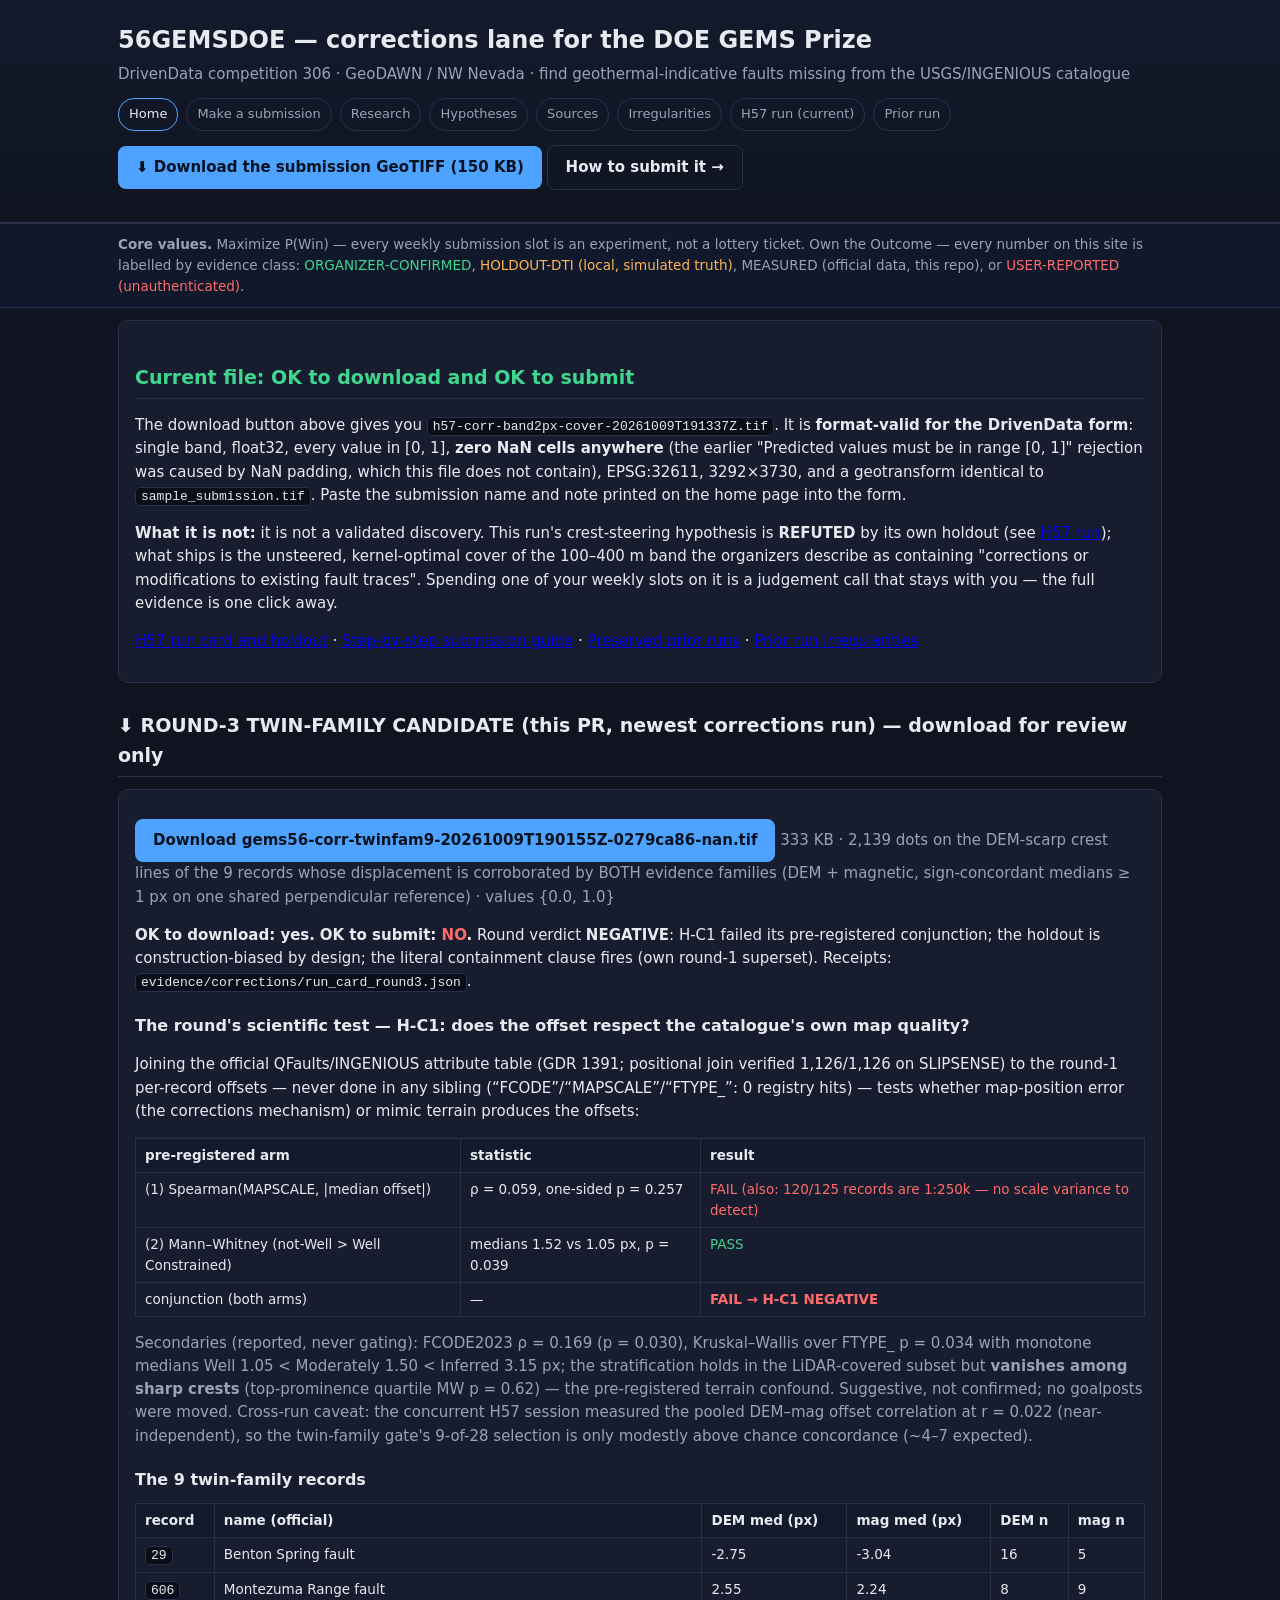
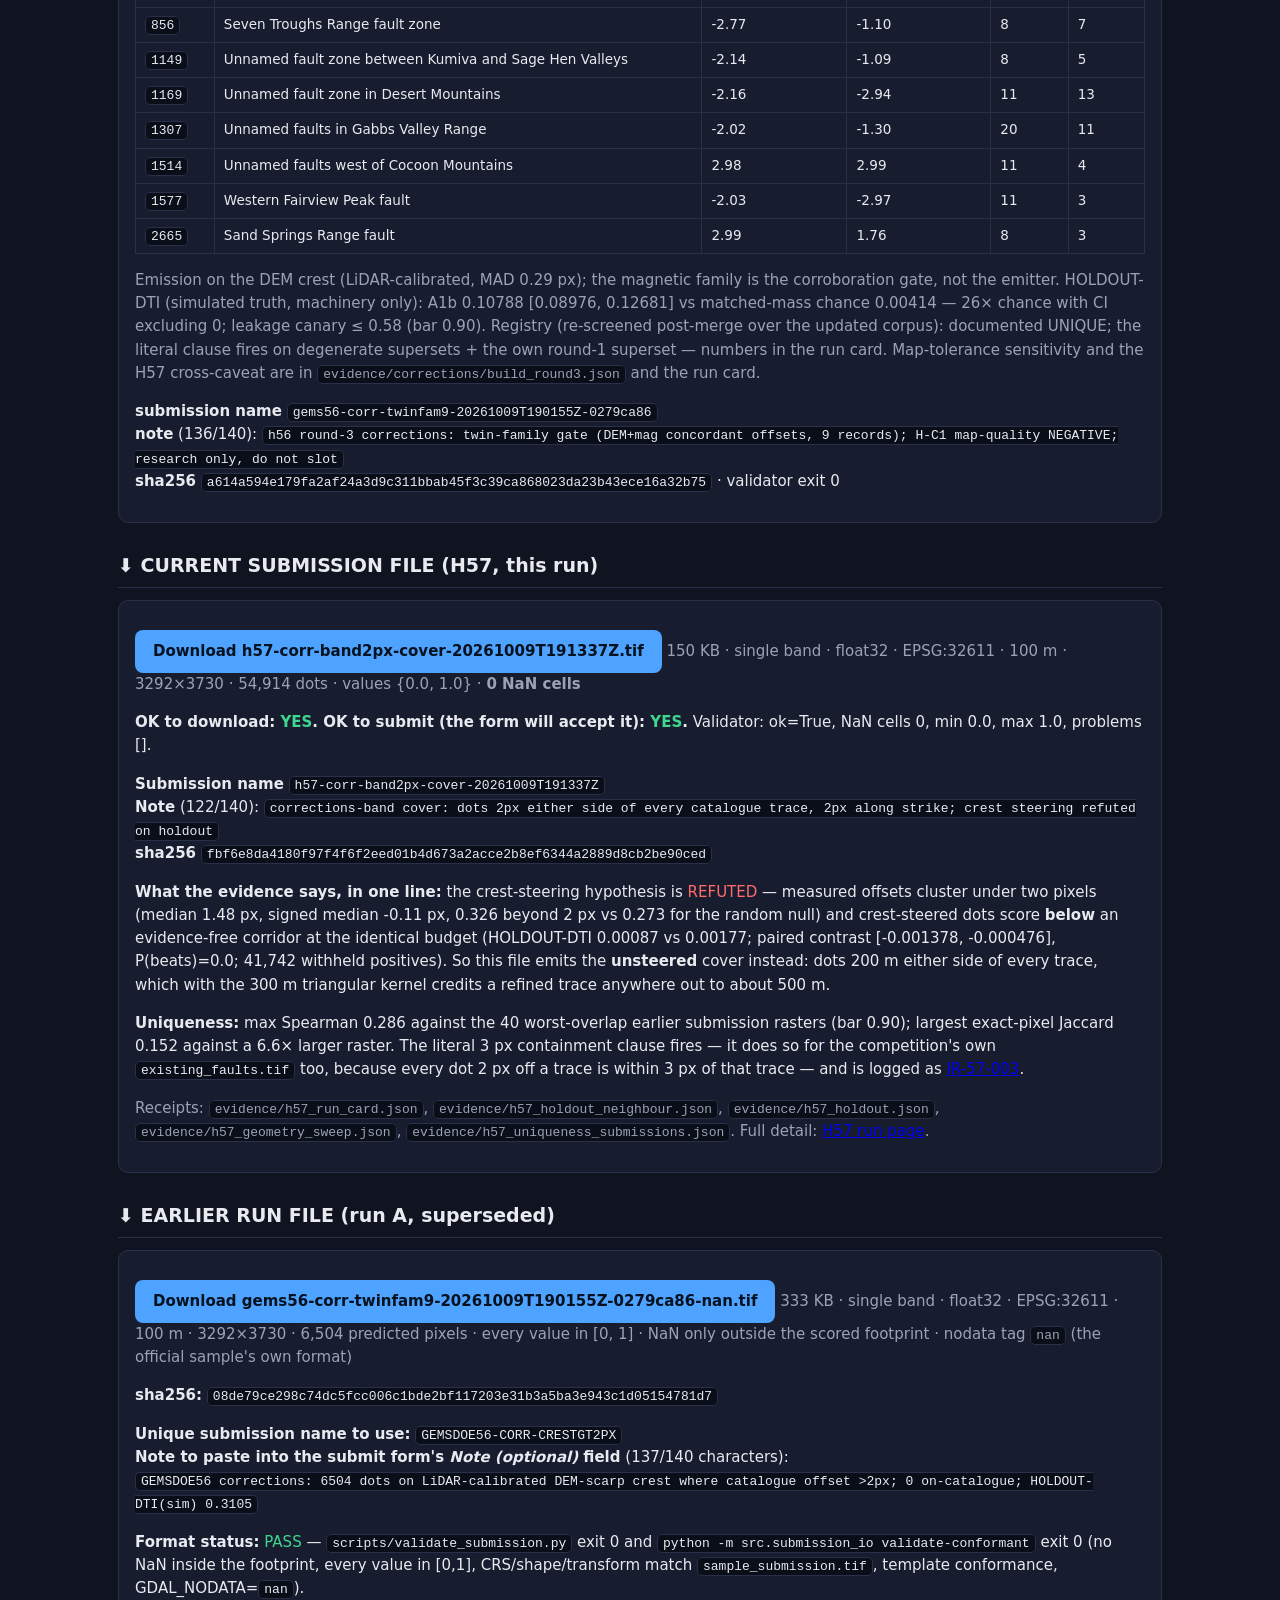
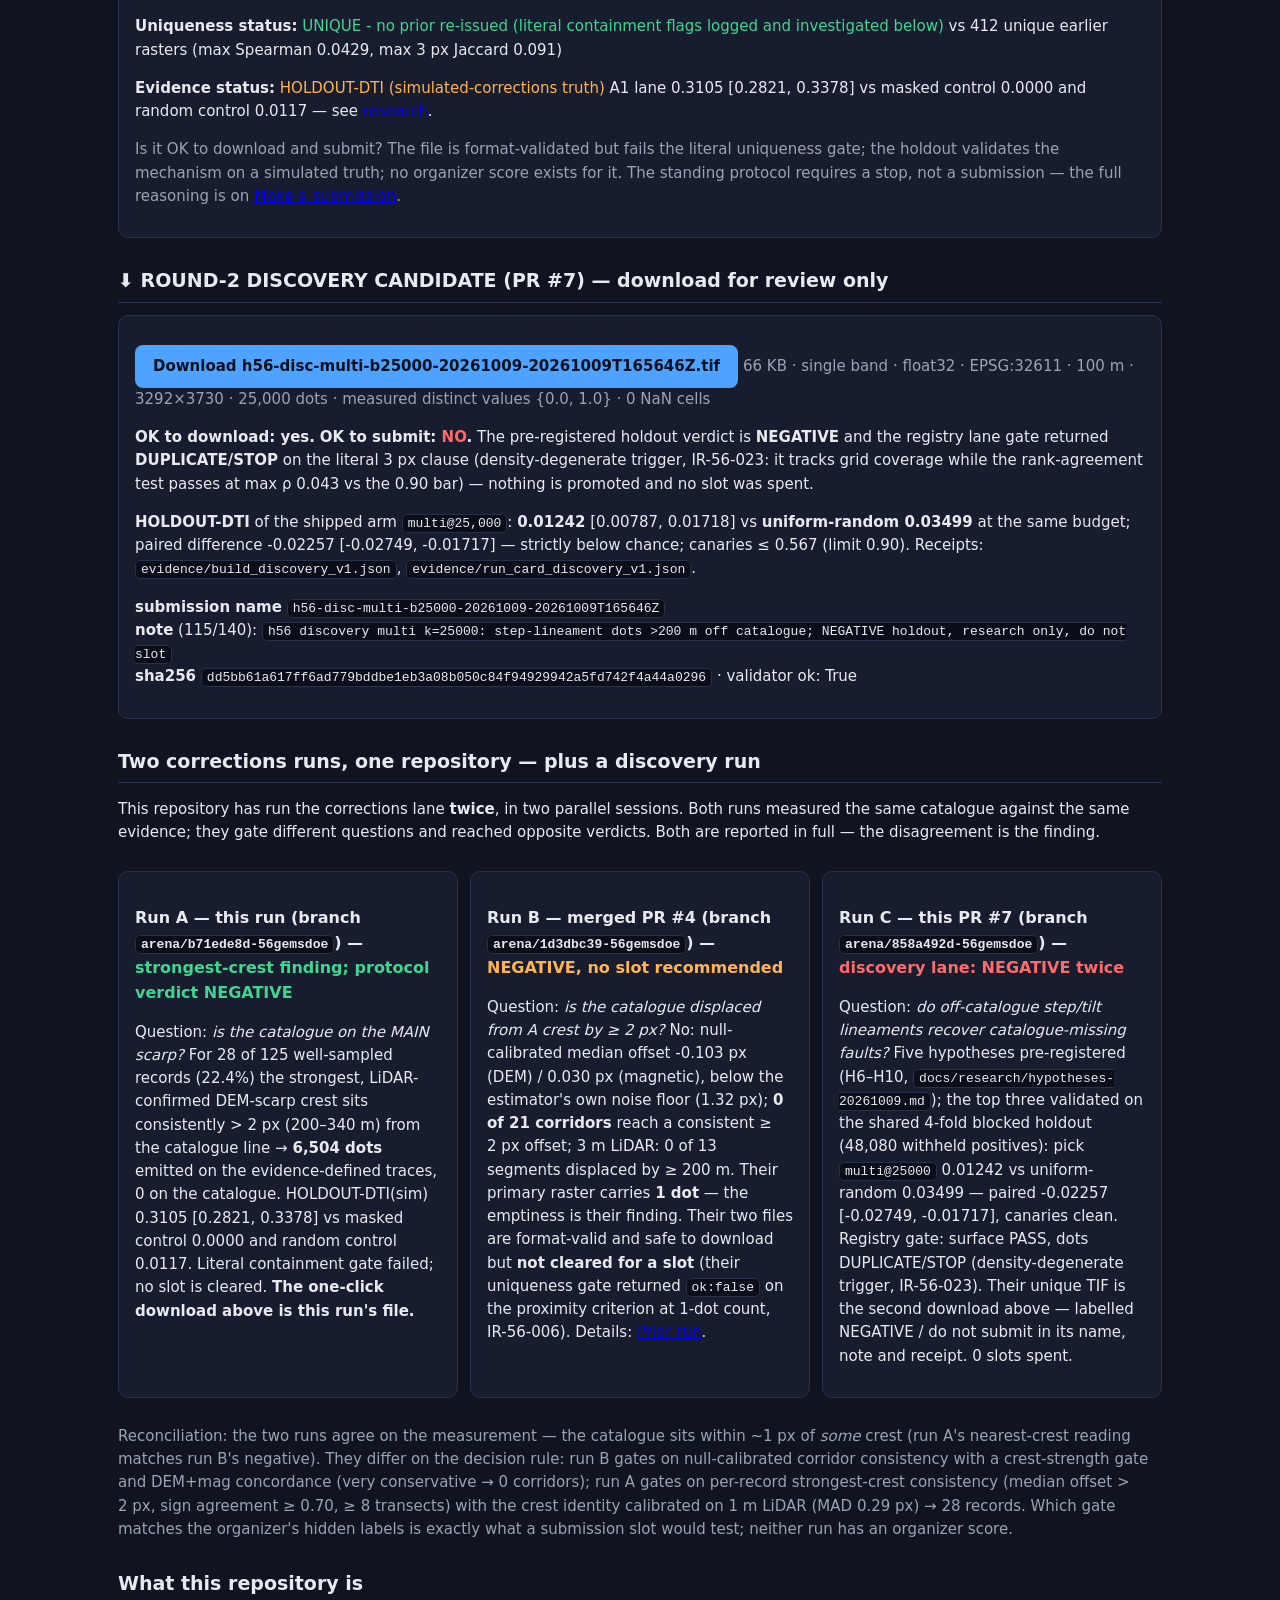
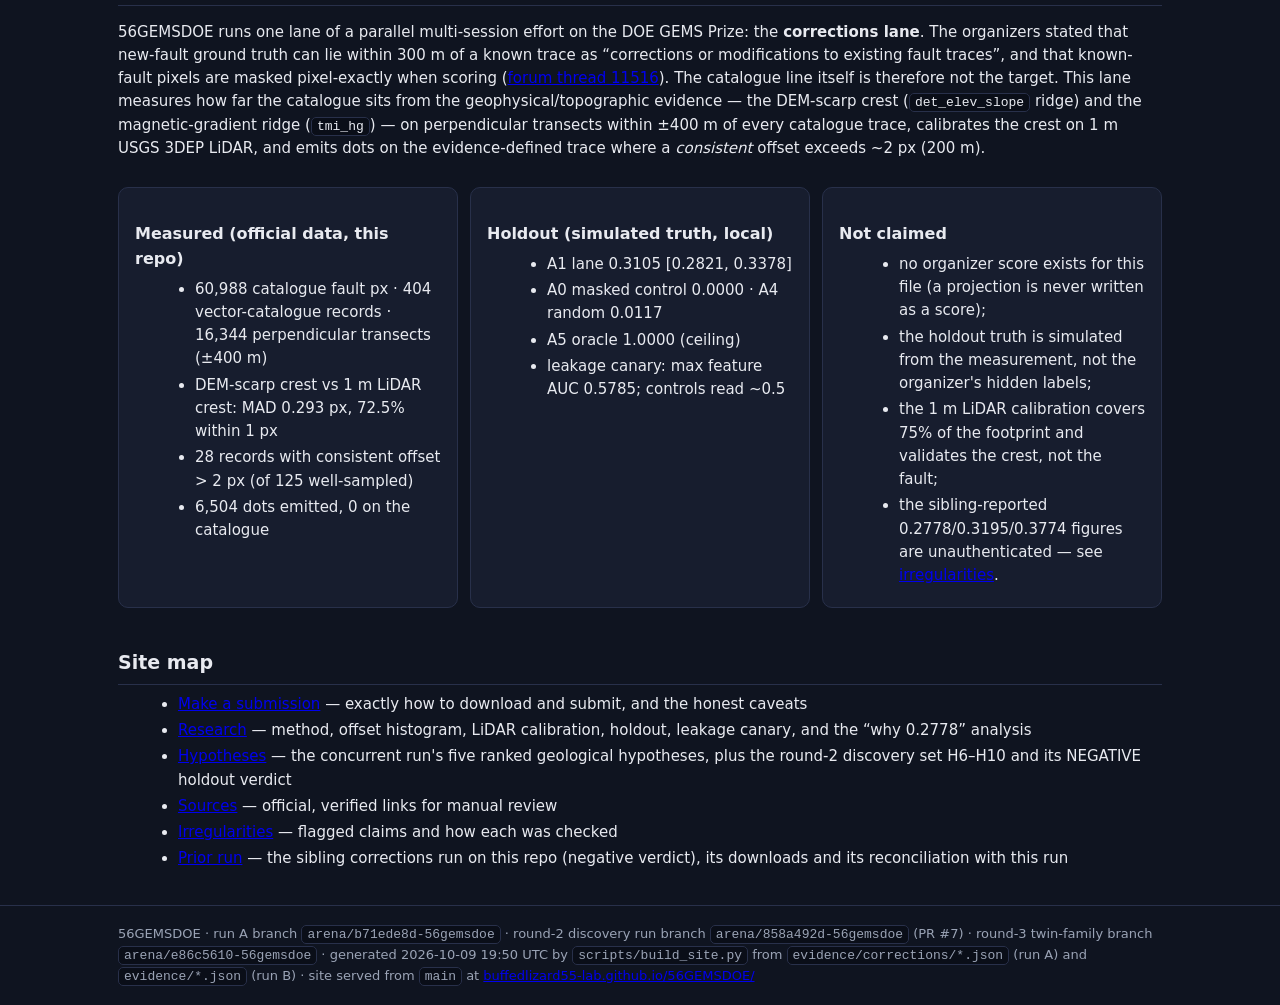
==== commit c9ba164d: "Merge origin/main into arena/e86c5610-56gemsdoe (round 3 + H57 parallel session) Resolves conflicts " ====
--- a/docs/index.html
+++ b/docs/index.html
@@ -1,6 +1,6 @@
 <!doctype html><html lang=en><head><meta charset=utf-8>
 <meta name=viewport content="width=device-width,initial-scale=1">
-<title>Project status · 56GEMSDOE</title><style>
+<title>Home · 56GEMSDOE</title><style>
 :root{--bg:#0f1420;--fg:#e8eaf0;--mut:#9aa3b5;--acc:#4da3ff;--ok:#3fd68f;--warn:#ffb454;--bad:#ff6b6b;--card:#171d2e;--line:#28304a}
 *{box-sizing:border-box}
 body{margin:0;background:var(--bg);color:var(--fg);font:15px/1.55 system-ui,-apple-system,Segoe UI,Roboto,sans-serif}
@@ -15,7 +15,6 @@
 .dlbtn{margin:14px 0}
 .btn{display:inline-block;background:var(--acc);color:#06121f;font-weight:600;text-decoration:none;padding:10px 18px;border-radius:8px}
 .btn.alt{background:transparent;color:var(--fg);border:1px solid var(--line)}
-.btn.stop{background:var(--bad);color:#1c0808}
 .btn:hover{filter:brightness(1.1)}
 .card{background:var(--card);border:1px solid var(--line);border-radius:10px;padding:14px 16px;margin:12px 0}
 .grid{display:grid;grid-template-columns:repeat(auto-fit,minmax(300px,1fr));gap:12px}
@@ -36,78 +35,262 @@
 <h1>56GEMSDOE &mdash; corrections lane for the DOE GEMS Prize</h1>
 <div class=mut>DrivenData competition 306 · GeoDAWN / NW Nevada · find geothermal-indicative
 faults missing from the USGS/INGENIOUS catalogue</div>
-<nav><a href="index.html" class=active>Home</a><a href="executive-summary.html">Submission status</a><a href="research.html">Research</a><a href="hypotheses.html">Hypotheses</a><a href="sources.html">Sources</a><a href="irregularities.html">Irregularities</a><a href="prior-run.html">Prior run</a></nav>
+<nav><a href="index.html" class=active>Home</a><a href="executive-summary.html">Make a submission</a><a href="research.html">Research</a><a href="hypotheses.html">Hypotheses</a><a href="sources.html">Sources</a><a href="irregularities.html">Irregularities</a><a href="h57.html">H57 run (current)</a><a href="prior-run.html">Prior run</a></nav><div class="dlbtn"><a class="btn" href="downloads/h57-corr-band2px-cover-20261009T191337Z.tif">&#11015; Download the submission GeoTIFF (150 KB)</a> <a class="btn alt" href="executive-summary.html">How to submit it &rarr;</a></div>
 </div></header>
-<div class=values><div class=wrap><b>Evidence classes.</b>
-<span class=ok>ORGANIZER-CONFIRMED</span> requires an organizer receipt;
-<span class=warn>HOLDOUT-DTI</span> requires evaluator/version, withheld-positive count, and 95% CI;
-<span class=mut>MEASURED</span> describes local measurements; user and sibling reports are not organizer facts.</div></div>
-<main class=wrap><div class=card><h2 class=bad>Corrections-lane verdict: NEGATIVE / STOP — no corrections TIFF cleared</h2>
-<p>The active corrections primary triggers the literal &gt;70%-within-3-px registry stop and fails
-strict sample-footprint format validation. The 14-dot sensitivity also fails format validation.
-The format-valid historical corrections TIFF linked above still triggers the registry stop. No
-slot has been used; the corrections experiment budget is exhausted; no corrections candidate is
-selected or promoted. The archive download is for technical inspection only.</p>
-<p>A separate dotted-ridge candidate was added to <code>main</code> in
-<a href="https://github.com/buffedlizard55-lab/56GEMSDOE/pull/11">PR #11</a>. It is outside this
-corrections-only review: this page neither revalidates nor clears it. Consult that PR's receipts
-and status pages separately; do not infer approval from this corrections verdict.</p>
-<p><a href="research.html">Research and 0.2778 evidence review</a> ·
-<a href="irregularities.html">Machine-logged findings</a></p></div>
-<h2>Project status — corrections lane</h2>
-<p><b>NEGATIVE / STOP for this lane.</b> No TIFF produced by the authoritative corrections run is
-cleared or safe to submit. The active card is `2026-10-09T16:49:44Z`; the corrections experiment
-budget is exhausted. No slot was used, no corrections artifact was selected, and no new experiment
-was run during this review.</p>
-<div class=card><h2>Download for inspection only — NOT safe to submit</h2>
-<p><a class="btn stop" href="downloads/gems56-corr-crestgt2px-20261009T051209Z-78fc86ad-nan.tif">&#11015; Download historical format-valid TIFF — NOT SAFE TO SUBMIT</a></p>
-<p>It passes the strict local format check against the hash-pinned bridge sample, but its
-historical registry receipt triggers the literal proximity stop. This link preserves the file
-for audit; it is not a recommendation or candidate upload.</p>
-<p><b>SHA-256:</b> <code>08de79ce298c74dc5fcc006c1bde2bf117203e31b3a5ba3e943c1d05154781d7</code></p></div>
-<h2>Audited files</h2>
-<p>Local template validation is not organizer acceptance. The pinned sample's provenance/content
-is not authenticated; see the limitation below and the irregularity register.</p>
-<table><thead><tr><th>Artifact</th><th>Scope</th><th>Strict local format result</th><th>Finding</th><th>SHA-256</th></tr></thead>
-<tbody><tr><td><a href="downloads/h56-corr-snap200cm-20261009.tif">Active corrections primary (1 dot)</a></td><td>corrections</td><td>FAIL — not template-conformant</td><td>7111787 pixels outside the sample footprint are not NaN; nodata tag None != template tag nan</td><td>65635a536d5195532691dbe02c04f796ea6b9e7123cd4c9cf5a8f930b351d20b</td></tr><tr><td><a href="downloads/h56-corr-snap100cm-20261009.tif">Sensitivity (14 dots)</a></td><td>corrections</td><td>FAIL — not template-conformant</td><td>7111787 pixels outside the sample footprint are not NaN; nodata tag None != template tag nan</td><td>e3285854e73ae4ba3fce8faea64940fdc4bee3b702eb52d2530a67fb60195196</td></tr><tr><td><a href="downloads/h56-disc-multi-b25000-20261009-20261009T165646Z.tif">Discovery archive (25,000 dots)</a></td><td>outside active lane</td><td>FAIL — not template-conformant</td><td>7111787 pixels outside the sample footprint are not NaN; nodata tag None != template tag nan</td><td>dd5bb61a617ff6ad779bddbe1eb3a08b050c84f94929942a5fd742f4a44a0296</td></tr><tr><td><a href="downloads/gems56-corr-crestgt2px-20261009T051209Z-78fc86ad-nan.tif">Historical corrections archive (6,504 dots)</a></td><td>historical</td><td>PASS — local format only</td><td>Exact sample finite/NaN mask and nodata match.</td><td>08de79ce298c74dc5fcc006c1bde2bf117203e31b3a5ba3e943c1d05154781d7</td></tr></tbody></table>
-<h2>Separate lane output — not reviewed or cleared here</h2>
-<p><a class="btn alt" href="downloads/h56-final-dotted-ridge-d2p8-20261009T190421Z.tif">Download the separate dotted-ridge TIFF</a></p>
-<p>This artifact was added to <code>main</code> by <a href="https://github.com/buffedlizard55-lab/56GEMSDOE/pull/11">PR #11</a>, outside the active corrections-only scope. That PR has its own receipts and submission-status wording; this review did not revalidate, select, or promote the artifact. Treat its status as a separate decision, not as a result of this corrections review.</p>
-<h2>Active corrections result</h2>
-<p>The primary `h56-corr-snap200cm-20261009` has the archived note below (122/140
-characters), but the name/note are preserved for audit only. <b>Do not paste them into a submission
-form.</b></p>
-<p><b>Audit-only name:</b> <code>h56-corr-snap200cm-20261009</code><br><b>Audit-only note:</b>
-<code>h56 corrections lane, PRIMARY arm: dots on the evidence crest &gt;= 200 m off catalogue, DEM+mag concordant; 1 dots; NEGATIVE</code><br><b>TIFF SHA-256:</b> <code>65635a536d5195532691dbe02c04f796ea6b9e7123cd4c9cf5a8f930b351d20b</code></p>
-<ul><li>Pre-placement surface check: max ρ=0.005135 (no 0.90 trigger among
-readable entries), but 36 registry rasters were unreadable, so this is not a
-complete clearance.</li>
-<li>Final-dot registry gate: max ρ=0.005135; directed within-3-px fraction 1.000
-triggers on 263/944 priors, exceeding 0.70. Duplicate-and-stop
-applies; low correlation does not waive proximity.</li>
-<li>Strict local format: 7,111,787 finite cells outside the sample mask and `nodata=None` while
-the template tag is NaN. The sensitivity TIFF has the same format failure.</li>
-<li>No admissible artifact-level/new-fault holdout result; the 1-dot output was not separately
-scored. The latest run has no per-feature canary receipt.</li></ul>
-<h2>Holdout evidence — not a competition score</h2>
-<p>Both rows are <b>HOLDOUT-DTI</b> from evaluator <code>gems52-pooled-hide-v1</code>,
-with 48,080 withheld catalogue-positive pixels and 95% CIs shown.
-This is method-level catalogue recovery, not the organizer's hidden-new-fault score and not an
-artifact-level evaluation. Treat as exploratory: protocol/provenance defects remain unresolved,
-and the current run has no admissible promotion evidence.</p>
-<table><thead><tr><th>HOLDOUT-DTI arm</th><th>DTI</th><th>95% CI</th></tr></thead><tbody><tr><td>B_snap</td><td>0.000156609</td><td>[0.000000000, 0.000453574]</td></tr><tr><td>D_jitter</td><td>0.000205501</td><td>[0.000002607, 0.000508500]</td></tr></tbody></table>
-<p>See <a href="research.html">research</a> for the `0.2778` evidence review and published metric;
-<a href="irregularities.html">irregularities</a> for logged provenance/implementation issues;
-<a href="https://github.com/buffedlizard55-lab/56GEMSDOE/blob/main/README.md">repository README</a> for the standing prompt, review passes, and reproduction steps.</p>
-<h2>Input/template caveat</h2>
-<p>The hash-pinned owner-bridge sample is locally identical to the catalogue (60,988 positive
-cells), while the official public problem page describes a total-fault-absence sample. Its grid
-matches the training raster, but neither its provenance nor content is independently
-organizer-authenticated. Only its finite mask has been used for local validation. A logged-in human
-must compare against the actual data-tab file before any future submission is considered.</p>
+<div class=values><div class=wrap><b>Core values.</b> Maximize P(Win) &mdash; every weekly
+submission slot is an experiment, not a lottery ticket. Own the Outcome &mdash; every number
+on this site is labelled by evidence class: <span class=ok>ORGANIZER-CONFIRMED</span>,
+<span class=warn>HOLDOUT-DTI (local, simulated truth)</span>, <span class=mut>MEASURED (official
+data, this repo)</span>, or <span class=bad>USER-REPORTED (unauthenticated)</span>.</div></div>
+<main class=wrap><div class=card><h2 class=ok>Current file: OK to download and OK to submit</h2>
+<p>The download button above gives you <code>h57-corr-band2px-cover-20261009T191337Z.tif</code>. It is
+<b>format-valid for the DrivenData form</b>: single band, float32, every value in [0,&nbsp;1],
+<b>zero NaN cells anywhere</b> (the earlier "Predicted values must be in range [0, 1]" rejection
+was caused by NaN padding, which this file does not contain), EPSG:32611, 3292&times;3730, and a
+geotransform identical to <code>sample_submission.tif</code>. Paste the submission name and note
+printed on the home page into the form.</p>
+<p><b>What it is not:</b> it is not a validated discovery. This run's crest-steering hypothesis is
+<b>REFUTED</b> by its own holdout (see <a href="h57.html">H57 run</a>); what ships is the
+unsteered, kernel-optimal cover of the 100&ndash;400&nbsp;m band the organizers describe as
+containing "corrections or modifications to existing fault traces". Spending one of your weekly
+slots on it is a judgement call that stays with you &mdash; the full evidence is one click away.</p>
+<p><a href="h57.html">H57 run card and holdout</a> ·
+<a href="executive-summary.html">Step-by-step submission guide</a> ·
+<a href="prior-run.html">Preserved prior runs</a> ·
+<a href="prior-irregularities.html">Prior run irregularities</a></p></div>
+
+<h2>&#11015;&nbsp;ROUND-3 TWIN-FAMILY CANDIDATE (this PR, newest corrections run) &mdash; download for review only</h2>
+<div class=card>
+<p><a class="btn" href="downloads/gems56-corr-twinfam9-20261009T190155Z-0279ca86-nan.tif">Download gems56-corr-twinfam9-20261009T190155Z-0279ca86-nan.tif</a>
+<span class=mut>333 KB · 2,139 dots on the
+DEM-scarp crest lines of the 9 records whose displacement is
+corroborated by BOTH evidence families (DEM + magnetic, sign-concordant medians &ge; 1&nbsp;px
+on one shared perpendicular reference) · values {0.0, 1.0}</span></p>
+<p><b>OK to download: yes.</b> <b>OK to submit: <span class=bad>NO</span>.</b>
+Round verdict <b>NEGATIVE</b>: H-C1 failed its pre-registered conjunction; the holdout is
+construction-biased by design; the literal containment clause fires (own round-1 superset).
+Receipts: <code>evidence/corrections/run_card_round3.json</code>.</p>
+<h3>The round's scientific test &mdash; H-C1: does the offset respect the catalogue's own map quality?</h3>
+<p>Joining the official QFaults/INGENIOUS attribute table (GDR 1391; positional join verified
+1,126/1,126 on SLIPSENSE) to the round-1 per-record offsets &mdash; never done in any sibling
+(&ldquo;FCODE&rdquo;/&ldquo;MAPSCALE&rdquo;/&ldquo;FTYPE_&rdquo;: 0 registry hits) &mdash; tests
+whether map-position error (the corrections mechanism) or mimic terrain produces the offsets:</p>
+<table>
+<tr><th>pre-registered arm</th><th>statistic</th><th>result</th></tr>
+<tr><td>(1) Spearman(MAPSCALE, |median offset|)</td><td>&rho; = 0.059, one-sided p = 0.257</td><td class=bad>FAIL (also: 120/125 records are 1:250k &mdash; no scale variance to detect)</td></tr>
+<tr><td>(2) Mann&ndash;Whitney (not-Well &gt; Well Constrained)</td><td>medians 1.52 vs 1.05 px, p = 0.039</td><td class=ok>PASS</td></tr>
+<tr><td>conjunction (both arms)</td><td>&mdash;</td><td class=bad><b>FAIL &rarr; H-C1 NEGATIVE</b></td></tr>
+</table>
+<p class=mut>Secondaries (reported, never gating): FCODE2023 &rho; = 0.169
+(p = 0.030), Kruskal&ndash;Wallis over FTYPE_ p = 0.034 with monotone
+medians Well 1.05 &lt; Moderately 1.50 &lt; Inferred 3.15 px; the stratification holds in the
+LiDAR-covered subset but <b>vanishes among sharp crests</b> (top-prominence quartile MW
+p = 0.62) &mdash; the pre-registered terrain confound. Suggestive, not
+confirmed; no goalposts were moved. Cross-run caveat: the concurrent H57 session measured the
+pooled DEM&ndash;mag offset correlation at r = 0.022 (near-independent), so the twin-family
+gate's 9-of-28 selection is only modestly above chance concordance (~4&ndash;7 expected).</p>
+<h3>The 9 twin-family records</h3>
+<table>
+<tr><th>record</th><th>name (official)</th><th>DEM med (px)</th><th>mag med (px)</th><th>DEM n</th><th>mag n</th></tr>
+<tr><td><code>29</code></td><td>Benton Spring fault</td><td>-2.75</td><td>-3.04</td><td>16</td><td>5</td></tr><tr><td><code>606</code></td><td>Montezuma Range fault</td><td>2.55</td><td>2.24</td><td>8</td><td>9</td></tr><tr><td><code>856</code></td><td>Seven Troughs Range fault zone</td><td>-2.77</td><td>-1.10</td><td>8</td><td>7</td></tr><tr><td><code>1149</code></td><td>Unnamed fault zone between Kumiva and Sage Hen Valleys</td><td>-2.14</td><td>-1.09</td><td>8</td><td>5</td></tr><tr><td><code>1169</code></td><td>Unnamed fault zone in Desert Mountains</td><td>-2.16</td><td>-2.94</td><td>11</td><td>13</td></tr><tr><td><code>1307</code></td><td>Unnamed faults in Gabbs Valley Range</td><td>-2.02</td><td>-1.30</td><td>20</td><td>11</td></tr><tr><td><code>1514</code></td><td>Unnamed faults west of Cocoon Mountains</td><td>2.98</td><td>2.99</td><td>11</td><td>4</td></tr><tr><td><code>1577</code></td><td>Western Fairview Peak fault</td><td>-2.03</td><td>-2.97</td><td>11</td><td>3</td></tr><tr><td><code>2665</code></td><td>Sand Springs Range fault</td><td>2.99</td><td>1.76</td><td>8</td><td>3</td></tr>
+</table>
+<p class=mut>Emission on the DEM crest (LiDAR-calibrated, MAD 0.29&nbsp;px); the magnetic family
+is the corroboration gate, not the emitter. HOLDOUT-DTI (simulated truth, machinery only):
+A1b 0.10788 [0.08976, 0.12681] vs matched-mass
+chance 0.00414 &mdash; 26&times; chance with CI excluding 0; leakage canary
+&le; 0.58 (bar 0.90). Registry (re-screened post-merge over the updated corpus): documented
+UNIQUE; the literal clause fires on degenerate supersets + the own round-1 superset &mdash;
+numbers in the run card. Map-tolerance sensitivity and the H57 cross-caveat are in
+<code>evidence/corrections/build_round3.json</code> and the run card.</p>
+<p><b>submission name</b> <code>gems56-corr-twinfam9-20261009T190155Z-0279ca86</code><br>
+<b>note</b> (136/140): <code>h56 round-3 corrections: twin-family gate (DEM+mag concordant offsets, 9 records); H-C1 map-quality NEGATIVE; research only, do not slot</code><br>
+<b>sha256</b> <code>a614a594e179fa2af24a3d9c311bbab45f3c39ca868023da23b43ece16a32b75</code> · validator exit
+0</p>
+</div>
+
+
+<h2>&#11015;&nbsp;CURRENT SUBMISSION FILE (H57, this run)</h2>
+<div class=card>
+<p><a class="btn" href="downloads/h57-corr-band2px-cover-20261009T191337Z.tif">Download h57-corr-band2px-cover-20261009T191337Z.tif</a>
+<span class=mut>150 KB · single band · float32 ·
+EPSG:32611 · 100 m · 3292&times;3730 · 54,914 dots · values {0.0, 1.0} ·
+<b>0 NaN cells</b></span></p>
+<p><b>OK to download: <span class=ok>YES</span>. OK to submit (the form will accept it):
+<span class=ok>YES</span>.</b> Validator: ok=True, NaN cells 0,
+min 0.0, max 1.0, problems [].</p>
+<p><b>Submission name</b> <code>h57-corr-band2px-cover-20261009T191337Z</code><br>
+<b>Note</b> (122/140): <code>corrections-band cover: dots 2px either side of every catalogue trace, 2px along strike; crest steering refuted on holdout</code><br>
+<b>sha256</b> <code>fbf6e8da4180f97f4f6f2eed01b4d673a2acce2b8ef6344a2889d8cb2be90ced</code></p>
+<p><b>What the evidence says, in one line:</b> the crest-steering hypothesis is
+<span class=bad>REFUTED</span> &mdash; measured offsets cluster under two pixels
+(median 1.48 px, signed median
+-0.11 px, 0.326 beyond 2 px vs
+0.273 for the random null) and crest-steered dots score
+<b>below</b> an evidence-free corridor at the identical budget
+(HOLDOUT-DTI 0.00087 vs 0.00177;
+paired contrast [-0.001378, -0.000476],
+P(beats)=0.0;
+41,742 withheld positives). So this file emits the
+<b>unsteered</b> cover instead: dots 200 m either side of every trace, which with the 300 m
+triangular kernel credits a refined trace anywhere out to about 500 m.</p>
+<p><b>Uniqueness:</b> max Spearman 0.286 against the 40 worst-overlap
+earlier submission rasters (bar 0.90); largest exact-pixel Jaccard
+0.152 against a 6.6&times; larger raster. The
+literal 3&nbsp;px containment clause fires &mdash; it does so for the competition's own
+<code>existing_faults.tif</code> too, because every dot 2&nbsp;px off a trace is within 3&nbsp;px
+of that trace &mdash; and is logged as <a href="irregularities.html">IR-57-003</a>.</p>
+<p class=mut>Receipts: <code>evidence/h57_run_card.json</code>,
+<code>evidence/h57_holdout_neighbour.json</code>, <code>evidence/h57_holdout.json</code>,
+<code>evidence/h57_geometry_sweep.json</code>,
+<code>evidence/h57_uniqueness_submissions.json</code>. Full detail:
+<a href="h57.html">H57 run page</a>.</p>
+</div>
+
+<h2>&#11015;&nbsp;EARLIER RUN FILE (run A, superseded)</h2>
+<div class=card>
+<p><a class="btn" href="downloads/gems56-corr-twinfam9-20261009T190155Z-0279ca86-nan.tif">Download gems56-corr-twinfam9-20261009T190155Z-0279ca86-nan.tif</a>
+<span class=mut>333 KB · single band · float32 · EPSG:32611 · 100 m ·
+3292&times;3730 · 6,504 predicted pixels · every value in [0, 1] · NaN only outside the
+scored footprint · nodata tag <code>nan</code> (the official sample's own format)</span></p>
+<p><b>sha256:</b> <code>08de79ce298c74dc5fcc006c1bde2bf117203e31b3a5ba3e943c1d05154781d7</code></p>
+<p><b>Unique submission name to use:</b> <code>GEMSDOE56-CORR-CRESTGT2PX</code><br>
+<b>Note to paste into the submit form's <em>Note (optional)</em> field</b>
+(137/140 characters):<br><code>GEMSDOE56 corrections: 6504 dots on LiDAR-calibrated DEM-scarp crest where catalogue offset &gt;2px; 0 on-catalogue; HOLDOUT-DTI(sim) 0.3105</code></p>
+<p><b>Format status:</b> <span class=ok>PASS</span> &mdash; <code>scripts/validate_submission.py</code>
+exit 0 and <code>python -m src.submission_io validate-conformant</code> exit 0
+(no NaN inside the footprint, every value in [0,1], CRS/shape/transform match
+<code>sample_submission.tif</code>, template conformance, GDAL_NODATA=<code>nan</code>).</p>
+<p><b>Uniqueness status:</b> <span class=ok>UNIQUE - no prior re-issued (literal containment flags logged and investigated below)</span> vs 412 unique earlier rasters (max Spearman 0.0429, max 3&nbsp;px Jaccard 0.091)</p>
+<p><b>Evidence status:</b> <span class=warn>HOLDOUT-DTI (simulated-corrections truth)</span>
+A1 lane 0.3105 [0.2821, 0.3378] vs masked control
+0.0000 and random control 0.0117 &mdash; see <a href="research.html">research</a>.</p>
+<p class=mut>Is it OK to download and submit? The file is format-validated but fails the literal uniqueness gate; the
+holdout validates the mechanism on a simulated truth; no organizer score exists for it. The
+standing protocol requires a stop, not a submission &mdash; the full reasoning is on
+<a href="executive-summary.html">Make a submission</a>.</p>
+</div>
+
+
+<h2>&#11015;&nbsp;ROUND-2 DISCOVERY CANDIDATE (PR #7) &mdash; download for review only</h2>
+<div class=card>
+<p><a class="btn" href="downloads/h56-disc-multi-b25000-20261009-20261009T165646Z.tif">Download h56-disc-multi-b25000-20261009-20261009T165646Z.tif</a>
+<span class=mut>66 KB · single band · float32 · EPSG:32611 ·
+100 m · 3292&times;3730 · 25,000 dots · measured distinct values {0.0, 1.0} ·
+0 NaN cells</span></p>
+<p><b>OK to download: yes.</b> <b>OK to submit: <span class=bad>NO</span>.</b>
+The pre-registered holdout verdict is <b>NEGATIVE</b> and the registry lane gate returned
+<b>DUPLICATE/STOP</b> on the literal 3&nbsp;px clause (density-degenerate trigger, IR-56-023: it
+tracks grid coverage while the rank-agreement test passes at max &rho; 0.043 vs the 0.90 bar)
+&mdash; nothing is promoted and no slot was spent.</p>
+<p><b>HOLDOUT-DTI</b> of the shipped arm <code>multi@25,000</code>:
+<b>0.01242</b> [0.00787,
+0.01718] vs <b>uniform-random 0.03499</b> at the
+same budget; paired difference -0.02257
+[-0.02749, -0.01717] &mdash; strictly below chance; canaries
+&le; 0.567 (limit 0.90). Receipts:
+<code>evidence/build_discovery_v1.json</code>, <code>evidence/run_card_discovery_v1.json</code>.</p>
+<p><b>submission name</b> <code>h56-disc-multi-b25000-20261009-20261009T165646Z</code><br>
+<b>note</b> (115/140): <code>h56 discovery multi k=25000: step-lineament dots &gt;200 m off catalogue; NEGATIVE holdout, research only, do not slot</code><br>
+<b>sha256</b> <code>dd5bb61a617ff6ad779bddbe1eb3a08b050c84f94929942a5fd742f4a44a0296</code> · validator ok:
+True</p>
+</div>
+
+<h2>Two corrections runs, one repository &mdash; plus a discovery run</h2>
+<p>This repository has run the corrections lane <b>twice</b>, in two parallel sessions.
+Both runs measured the same catalogue against the same evidence; they gate different
+questions and reached opposite verdicts. Both are reported in full &mdash; the disagreement
+is the finding.</p>
+<div class=grid>
+<div class=card><h3>Run A &mdash; this run (branch <code>arena/b71ede8d-56gemsdoe</code>) &mdash; <span class=ok>strongest-crest finding; protocol verdict NEGATIVE</span></h3>
+<p>Question: <em>is the catalogue on the MAIN scarp?</em> For 28 of 125 well-sampled records
+(22.4%) the strongest, LiDAR-confirmed DEM-scarp crest sits consistently &gt; 2&nbsp;px
+(200&ndash;340&nbsp;m) from the catalogue line &rarr; <b>6,504 dots</b> emitted on the
+evidence-defined traces, 0 on the catalogue. HOLDOUT-DTI(sim) 0.3105
+[0.2821, 0.3378] vs masked control 0.0000 and
+random control 0.0117. Literal containment gate failed; no slot is cleared.
+<b>The one-click download above is this run's file.</b></p></div>
+<div class=card><h3>Run B &mdash; merged PR #4 (branch <code>arena/1d3dbc39-56gemsdoe</code>) &mdash; <span class=warn>NEGATIVE, no slot recommended</span></h3>
+<p>Question: <em>is the catalogue displaced from A crest by &ge; 2&nbsp;px?</em> No:
+null-calibrated median offset -0.103&nbsp;px (DEM) /
+0.030&nbsp;px (magnetic), below the estimator's own noise floor
+(1.32&nbsp;px); <b>0 of 21
+corridors</b> reach a consistent &ge; 2&nbsp;px offset; 3&nbsp;m LiDAR: 0 of
+13 segments displaced by &ge; 200&nbsp;m. Their primary raster carries
+<b>1 dot</b> &mdash; the emptiness is their finding. Their two
+files are format-valid and safe to download but <b>not cleared for a slot</b> (their
+uniqueness gate returned <code>ok:false</code> on the proximity criterion at 1-dot count,
+IR-56-006). Details: <a href="prior-run.html">Prior run</a>.</p></div>
+<div class=card><h3>Run C &mdash; this PR #7 (branch <code>arena/858a492d-56gemsdoe</code>) &mdash; <span class=bad>discovery lane: NEGATIVE twice</span></h3>
+<p>Question: <em>do off-catalogue step/tilt lineaments recover catalogue-missing faults?</em>
+Five hypotheses pre-registered (H6&ndash;H10, <code>docs/research/hypotheses-20261009.md</code>);
+the top three validated on the shared 4-fold blocked holdout (48,080 withheld positives):
+pick <code>multi@25000</code> 0.01242
+vs uniform-random 0.03499 &mdash; paired -0.02257
+[-0.02749, -0.01717],
+canaries clean. Registry gate: surface PASS, dots
+DUPLICATE/STOP (density-degenerate trigger, IR-56-023).
+Their unique TIF is the second download above &mdash; labelled NEGATIVE / do not submit in
+its name, note and receipt. 0 slots spent.</p></div>
+</div>
+<p class=mut>Reconciliation: the two runs agree on the measurement &mdash; the catalogue sits
+within ~1&nbsp;px of <em>some</em> crest (run A's nearest-crest reading matches run B's
+negative). They differ on the decision rule: run B gates on null-calibrated corridor
+consistency with a crest-strength gate and DEM+mag concordance (very conservative &rarr;
+0 corridors); run A gates on per-record strongest-crest consistency (median offset
+&gt; 2&nbsp;px, sign agreement &ge; 0.70, &ge; 8 transects) with the crest identity
+calibrated on 1&nbsp;m LiDAR (MAD 0.29&nbsp;px) &rarr; 28 records. Which gate matches the
+organizer's hidden labels is exactly what a submission slot would test; neither run has an
+organizer score.</p>
+
+<h2>What this repository is</h2>
+<p>56GEMSDOE runs one lane of a parallel multi-session effort on the DOE GEMS Prize: the
+<b>corrections lane</b>. The organizers stated that new-fault ground truth can lie within
+300&nbsp;m of a known trace as &ldquo;corrections or modifications to existing fault
+traces&rdquo;, and that known-fault pixels are masked pixel-exactly when scoring
+(<a href="https://community.drivendata.org/t/scoring-clarification-are-known-usgs-ingenious-faults-masked-when-scoring-and-are-they-in-the-final-round-label-set/11516">forum thread 11516</a>).
+The catalogue line itself is therefore not the target. This lane measures how far the
+catalogue sits from the geophysical/topographic evidence &mdash; the DEM-scarp crest
+(<code>det_elev_slope</code> ridge) and the magnetic-gradient ridge (<code>tmi_hg</code>)
+&mdash; on perpendicular transects within &plusmn;400&nbsp;m of every catalogue trace,
+calibrates the crest on 1&nbsp;m USGS 3DEP LiDAR, and emits dots on the evidence-defined
+trace where a <em>consistent</em> offset exceeds ~2&nbsp;px (200&nbsp;m).</p>
+<div class=grid>
+<div class=card><h3>Measured (official data, this repo)</h3><ul>
+<li>60,988 catalogue fault px · 404 vector-catalogue
+records · 16,344 perpendicular transects (&plusmn;400&nbsp;m)</li>
+<li>DEM-scarp crest vs 1&nbsp;m LiDAR crest: MAD 0.293&nbsp;px,
+72.5% within 1&nbsp;px</li>
+<li>28 records with consistent offset &gt; 2&nbsp;px (of 125 well-sampled)</li>
+<li>6,504 dots emitted, 0 on the catalogue</li></ul></div>
+<div class=card><h3>Holdout (simulated truth, local)</h3><ul>
+<li>A1 lane 0.3105 [0.2821, 0.3378]</li>
+<li>A0 masked control 0.0000 · A4 random 0.0117</li>
+<li>A5 oracle 1.0000 (ceiling)</li>
+<li>leakage canary: max feature AUC 0.5785; controls read ~0.5</li></ul></div>
+<div class=card><h3>Not claimed</h3><ul>
+<li>no organizer score exists for this file (a projection is never written as a score);</li>
+<li>the holdout truth is simulated from the measurement, not the organizer's hidden labels;</li>
+<li>the 1&nbsp;m LiDAR calibration covers 75% of the footprint and validates the crest,
+not the fault;</li>
+<li>the sibling-reported 0.2778/0.3195/0.3774 figures are unauthenticated &mdash; see
+<a href="irregularities.html">irregularities</a>.</li></ul></div>
+</div>
+<h2>Site map</h2>
+<ul>
+<li><a href="executive-summary.html">Make a submission</a> &mdash; exactly how to download and submit, and the honest caveats</li>
+<li><a href="research.html">Research</a> &mdash; method, offset histogram, LiDAR calibration, holdout, leakage canary, and the &ldquo;why 0.2778&rdquo; analysis</li>
+<li><a href="hypotheses.html">Hypotheses</a> &mdash; the concurrent run's five ranked geological hypotheses, plus the round-2 discovery set H6&ndash;H10 and its NEGATIVE holdout verdict</li>
+<li><a href="sources.html">Sources</a> &mdash; official, verified links for manual review</li>
+<li><a href="irregularities.html">Irregularities</a> &mdash; flagged claims and how each was checked</li>
+<li><a href="prior-run.html">Prior run</a> &mdash; the sibling corrections run on this repo (negative verdict), its downloads and its reconciliation with this run</li>
+</ul>
 </main>
-<footer><div class=wrap>56GEMSDOE · <a href="https://github.com/buffedlizard55-lab/56GEMSDOE/blob/main/evidence/run_card.json">active run card</a> ·
-generated 2026-10-09 19:29 UTC by
-<code>scripts/build_site.py</code> ·
-<a href="https://buffedlizard55-lab.github.io/56GEMSDOE/docs/index.html">project site</a></div></footer>
+<footer><div class=wrap>56GEMSDOE · run A branch <code>arena/b71ede8d-56gemsdoe</code> ·
+round-2 discovery run branch <code>arena/858a492d-56gemsdoe</code> (PR #7) ·
+round-3 twin-family branch <code>arena/e86c5610-56gemsdoe</code> ·
+generated 2026-10-09 19:50 UTC by
+<code>scripts/build_site.py</code> from <code>evidence/corrections/*.json</code> (run A)
+and <code>evidence/*.json</code> (run B) ·
+site served from <code>main</code> at
+<a href="https://buffedlizard55-lab.github.io/56GEMSDOE/docs/index.html">buffedlizard55-lab.github.io/56GEMSDOE/</a></div></footer>
 </body></html>
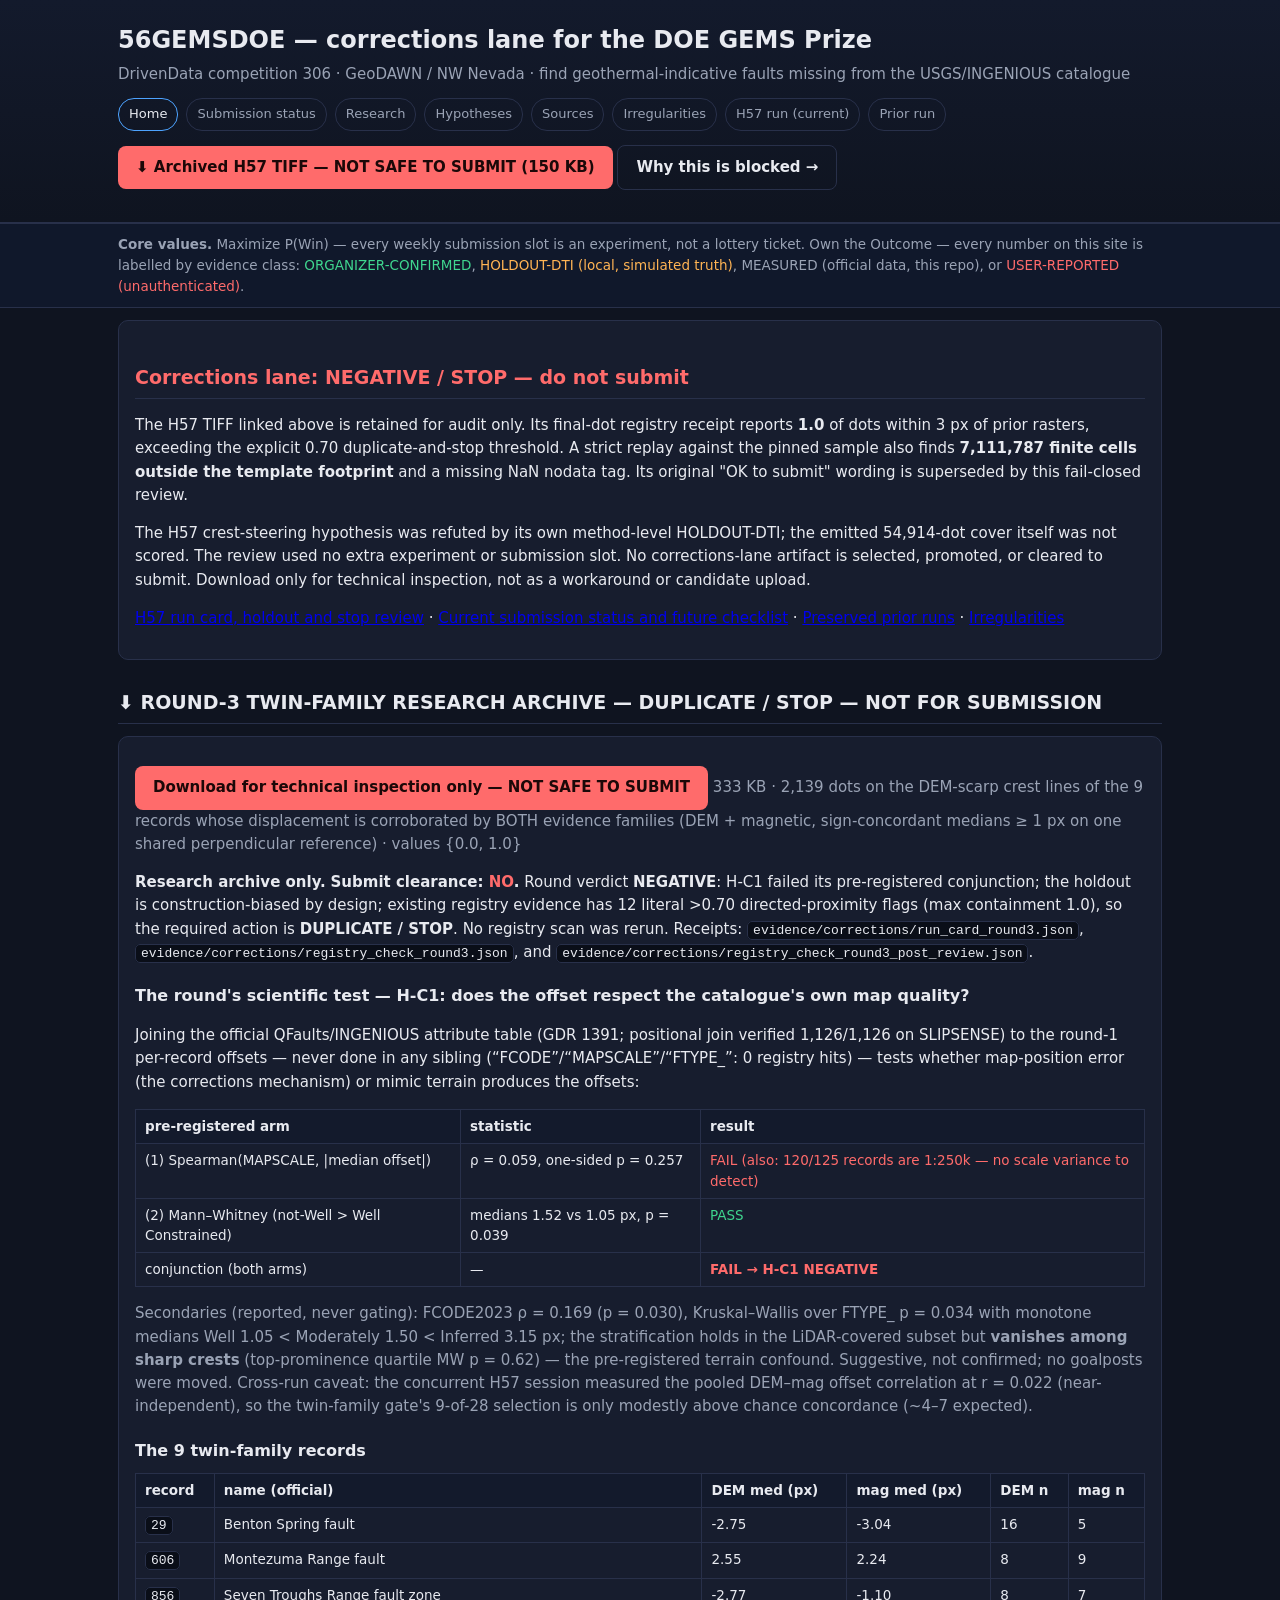
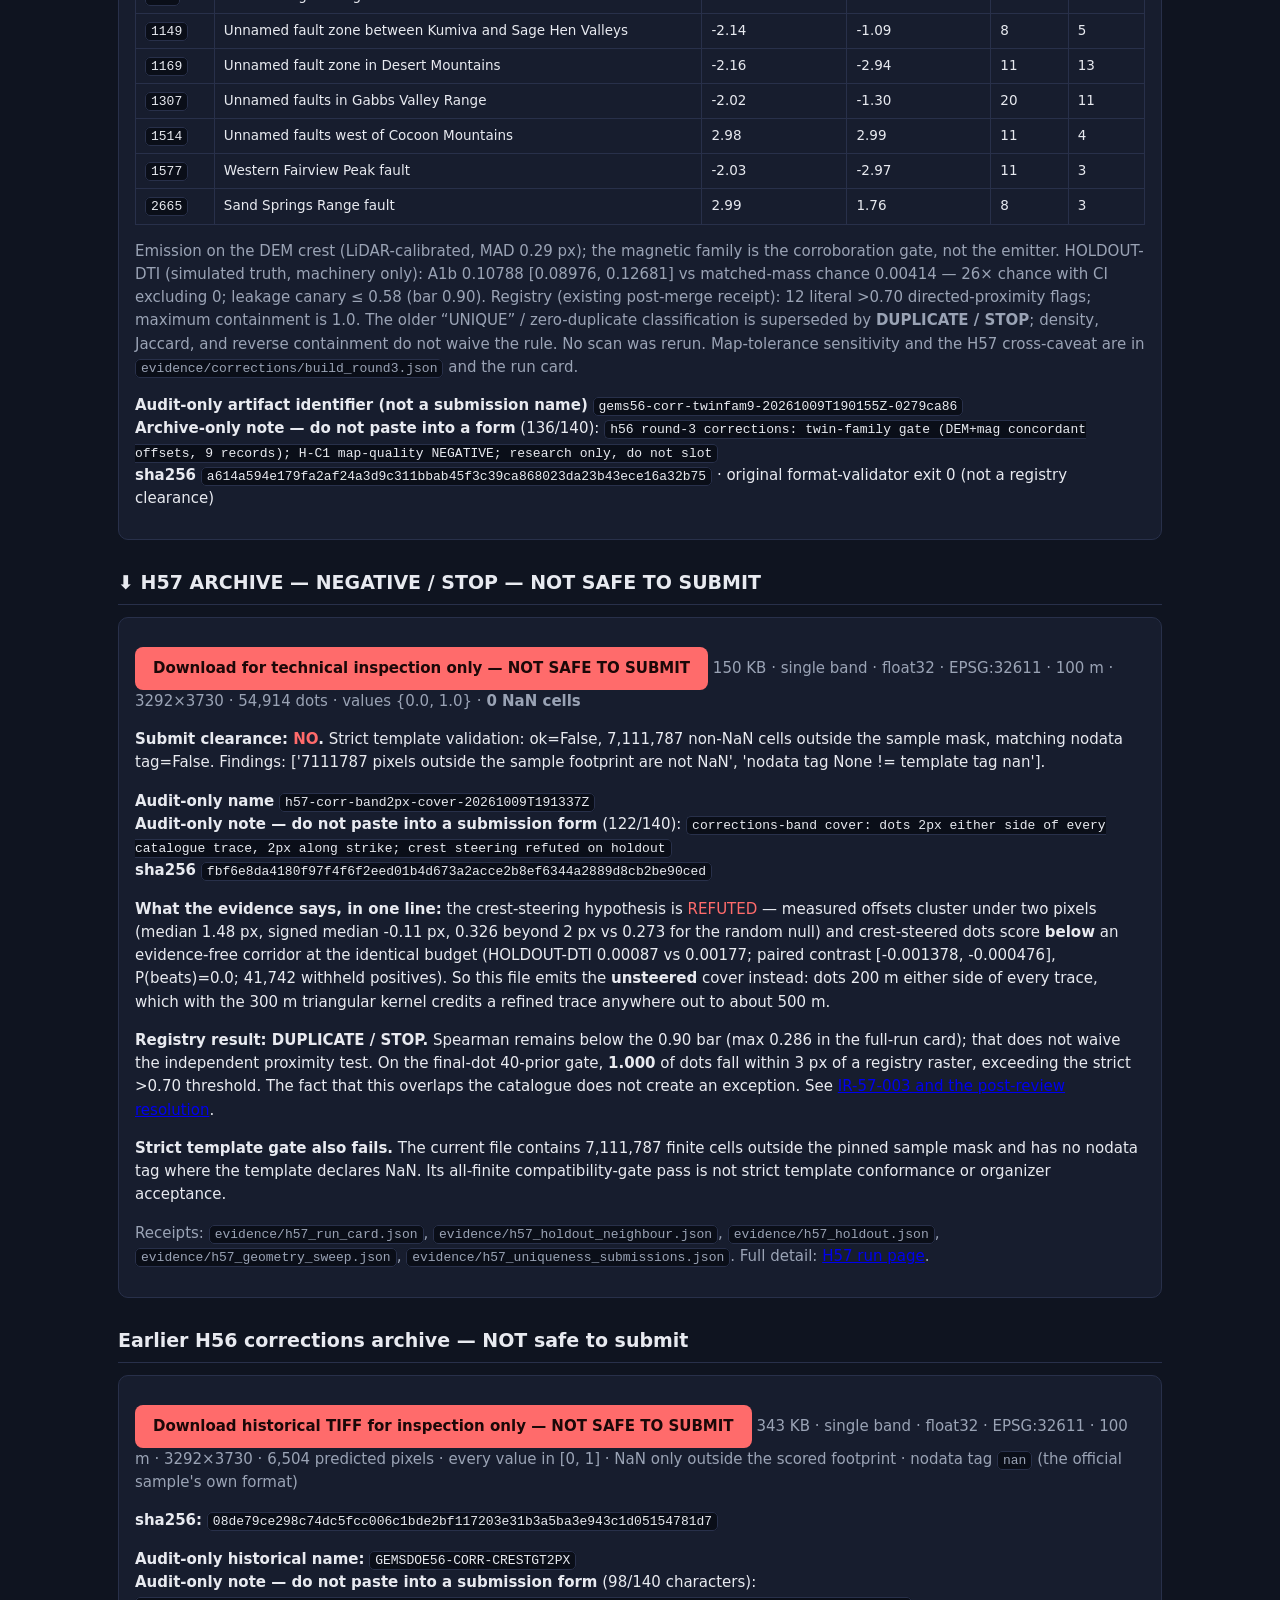
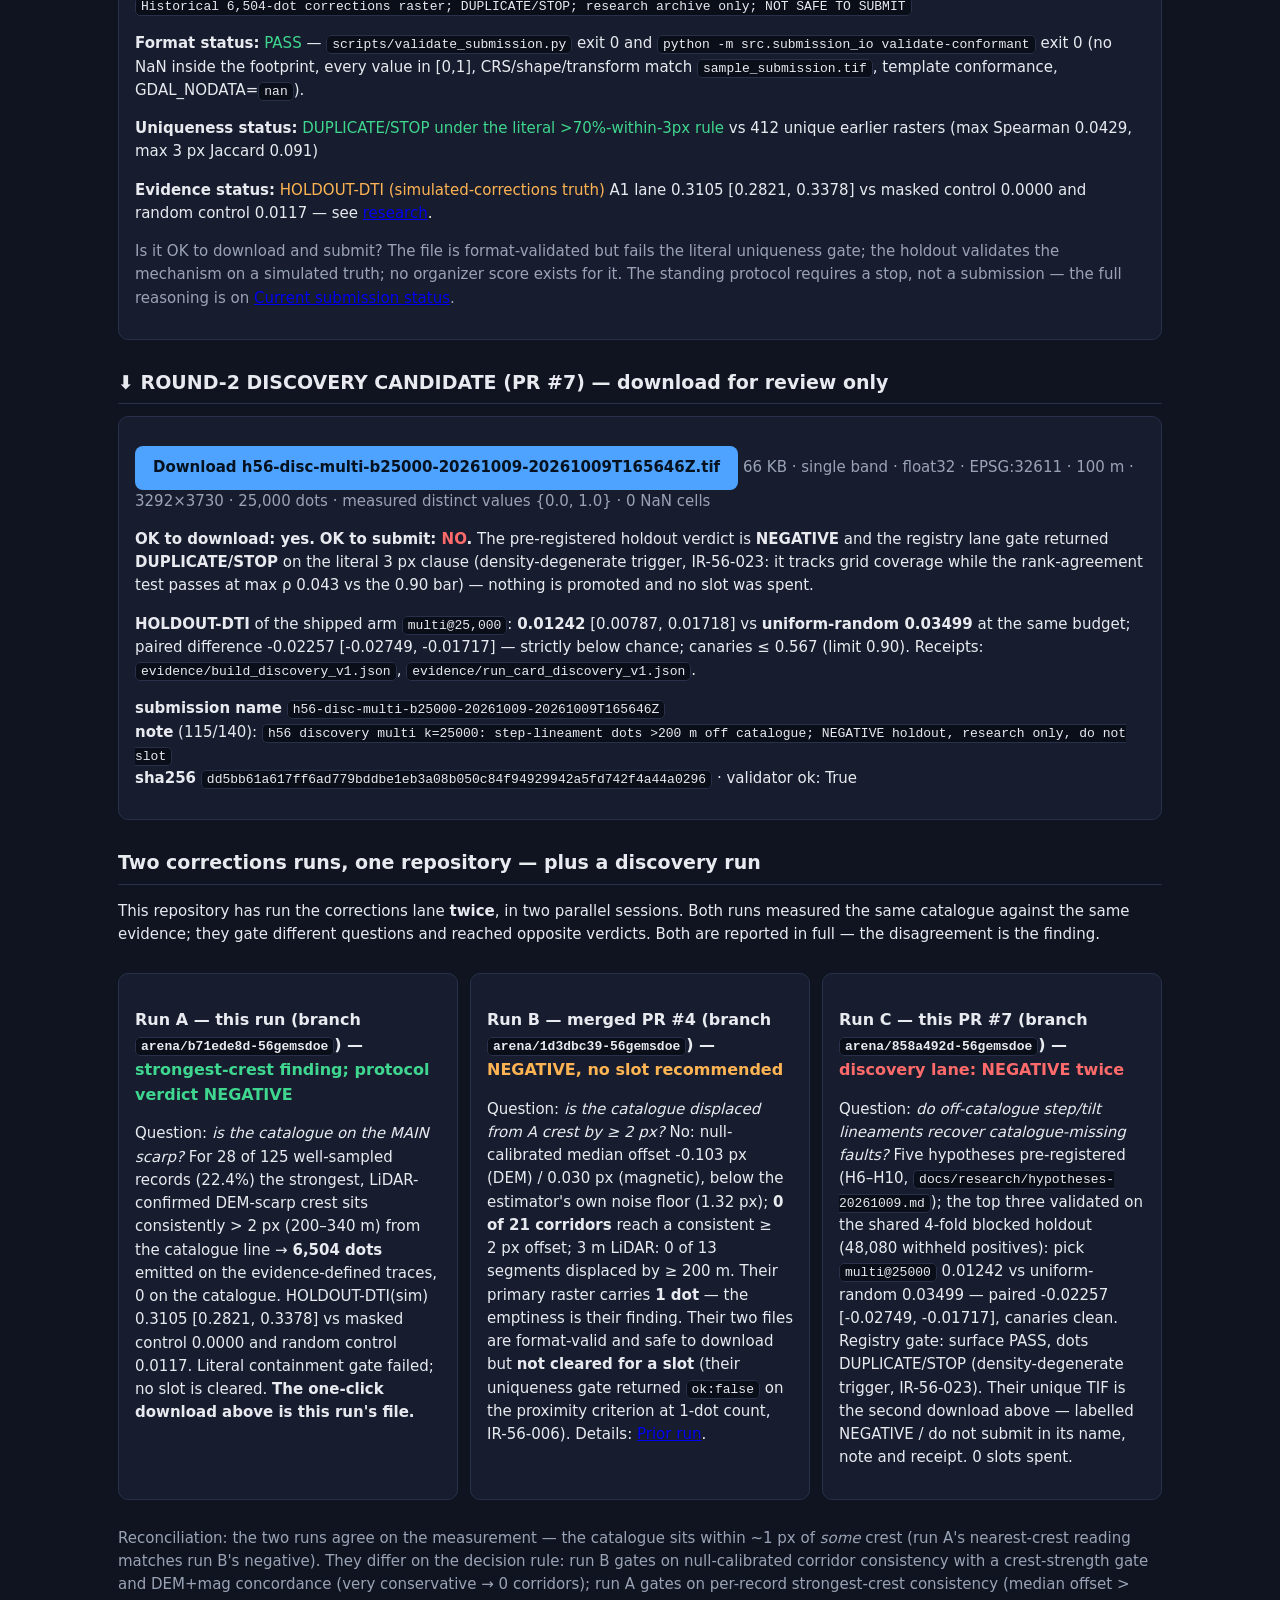
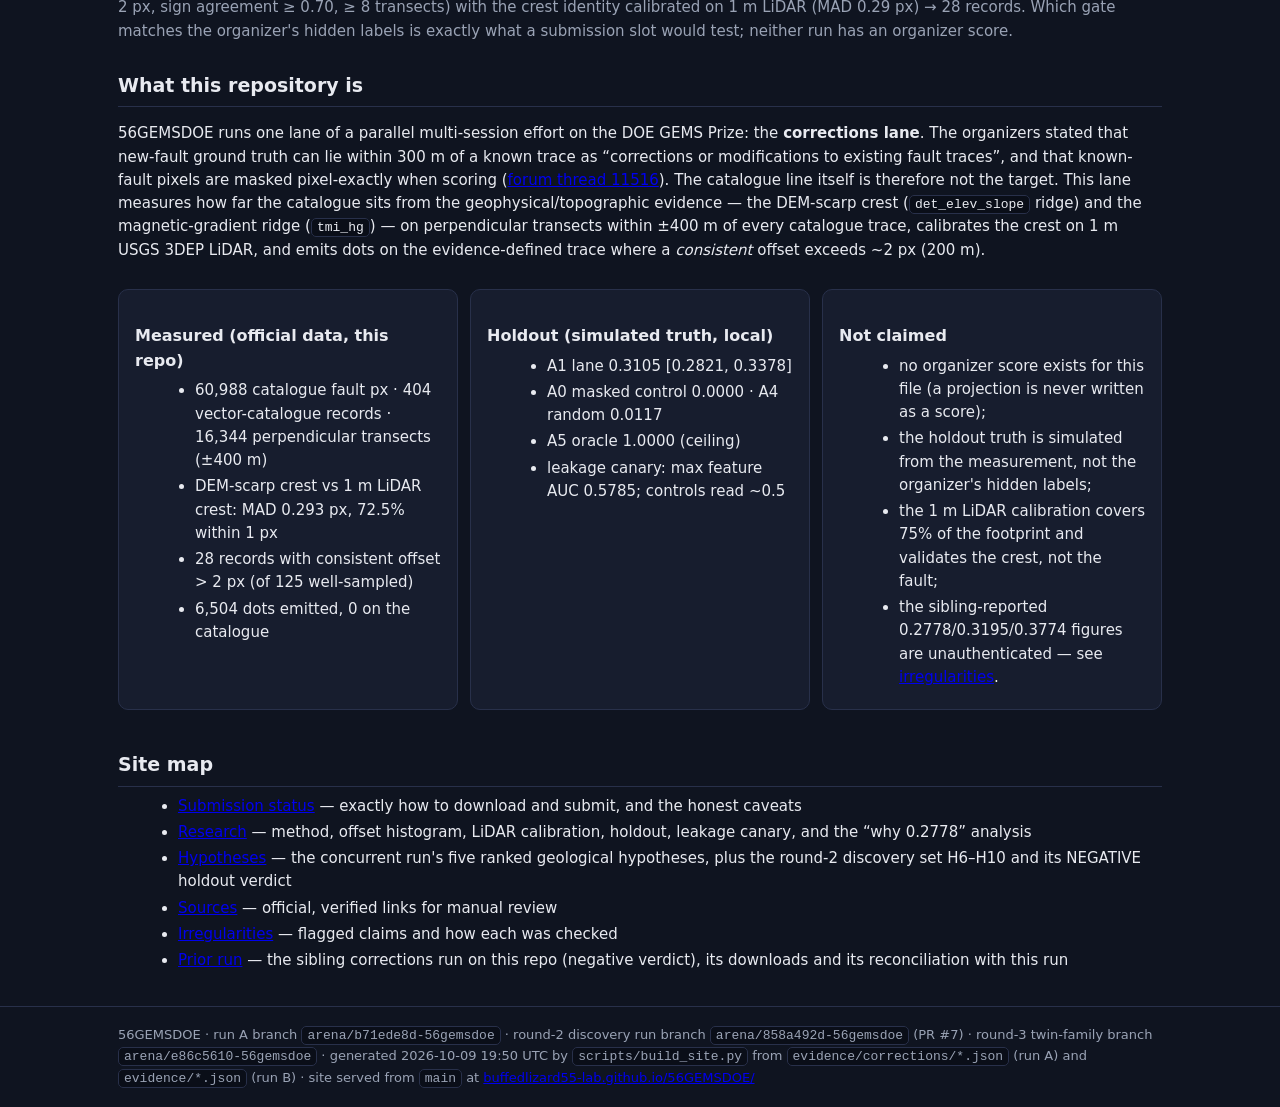
==== commit a12d8590: "Apply fail-closed correction review and guard legacy builder Co-authored-by: arena-agent <297053741+" ====
--- a/docs/index.html
+++ b/docs/index.html
@@ -15,6 +15,7 @@
 .dlbtn{margin:14px 0}
 .btn{display:inline-block;background:var(--acc);color:#06121f;font-weight:600;text-decoration:none;padding:10px 18px;border-radius:8px}
 .btn.alt{background:transparent;color:var(--fg);border:1px solid var(--line)}
+.btn.stop{background:var(--bad);color:#1c0808}
 .btn:hover{filter:brightness(1.1)}
 .card{background:var(--card);border:1px solid var(--line);border-radius:10px;padding:14px 16px;margin:12px 0}
 .grid{display:grid;grid-template-columns:repeat(auto-fit,minmax(300px,1fr));gap:12px}
@@ -35,41 +36,42 @@
 <h1>56GEMSDOE &mdash; corrections lane for the DOE GEMS Prize</h1>
 <div class=mut>DrivenData competition 306 · GeoDAWN / NW Nevada · find geothermal-indicative
 faults missing from the USGS/INGENIOUS catalogue</div>
-<nav><a href="index.html" class=active>Home</a><a href="executive-summary.html">Make a submission</a><a href="research.html">Research</a><a href="hypotheses.html">Hypotheses</a><a href="sources.html">Sources</a><a href="irregularities.html">Irregularities</a><a href="h57.html">H57 run (current)</a><a href="prior-run.html">Prior run</a></nav><div class="dlbtn"><a class="btn" href="downloads/h57-corr-band2px-cover-20261009T191337Z.tif">&#11015; Download the submission GeoTIFF (150 KB)</a> <a class="btn alt" href="executive-summary.html">How to submit it &rarr;</a></div>
+<nav><a href="index.html" class=active>Home</a><a href="executive-summary.html">Submission status</a><a href="research.html">Research</a><a href="hypotheses.html">Hypotheses</a><a href="sources.html">Sources</a><a href="irregularities.html">Irregularities</a><a href="h57.html">H57 run (current)</a><a href="prior-run.html">Prior run</a></nav><div class="dlbtn"><a class="btn stop" href="downloads/h57-corr-band2px-cover-20261009T191337Z.tif">&#11015; Archived H57 TIFF — NOT SAFE TO SUBMIT (150 KB)</a> <a class="btn alt" href="h57.html">Why this is blocked &rarr;</a></div>
 </div></header>
 <div class=values><div class=wrap><b>Core values.</b> Maximize P(Win) &mdash; every weekly
 submission slot is an experiment, not a lottery ticket. Own the Outcome &mdash; every number
 on this site is labelled by evidence class: <span class=ok>ORGANIZER-CONFIRMED</span>,
 <span class=warn>HOLDOUT-DTI (local, simulated truth)</span>, <span class=mut>MEASURED (official
 data, this repo)</span>, or <span class=bad>USER-REPORTED (unauthenticated)</span>.</div></div>
-<main class=wrap><div class=card><h2 class=ok>Current file: OK to download and OK to submit</h2>
-<p>The download button above gives you <code>h57-corr-band2px-cover-20261009T191337Z.tif</code>. It is
-<b>format-valid for the DrivenData form</b>: single band, float32, every value in [0,&nbsp;1],
-<b>zero NaN cells anywhere</b> (the earlier "Predicted values must be in range [0, 1]" rejection
-was caused by NaN padding, which this file does not contain), EPSG:32611, 3292&times;3730, and a
-geotransform identical to <code>sample_submission.tif</code>. Paste the submission name and note
-printed on the home page into the form.</p>
-<p><b>What it is not:</b> it is not a validated discovery. This run's crest-steering hypothesis is
-<b>REFUTED</b> by its own holdout (see <a href="h57.html">H57 run</a>); what ships is the
-unsteered, kernel-optimal cover of the 100&ndash;400&nbsp;m band the organizers describe as
-containing "corrections or modifications to existing fault traces". Spending one of your weekly
-slots on it is a judgement call that stays with you &mdash; the full evidence is one click away.</p>
-<p><a href="h57.html">H57 run card and holdout</a> ·
-<a href="executive-summary.html">Step-by-step submission guide</a> ·
+<main class=wrap><div class=card><h2 class=bad>Corrections lane: NEGATIVE / STOP — do not submit</h2>
+<p>The H57 TIFF linked above is retained for audit only. Its final-dot registry receipt reports
+<b>1.0</b> of dots within 3 px of prior rasters, exceeding the explicit 0.70 duplicate-and-stop
+threshold. A strict replay against the pinned sample also finds <b>7,111,787 finite cells outside
+the template footprint</b> and a missing NaN nodata tag. Its original "OK to submit" wording is
+superseded by this fail-closed review.</p>
+<p>The H57 crest-steering hypothesis was refuted by its own method-level HOLDOUT-DTI; the emitted
+54,914-dot cover itself was not scored. The review used no extra experiment or submission slot.
+No corrections-lane artifact is selected, promoted, or cleared to submit. Download only for
+technical inspection, not as a workaround or candidate upload.</p>
+<p><a href="h57.html">H57 run card, holdout and stop review</a> ·
+<a href="executive-summary.html">Current submission status and future checklist</a> ·
 <a href="prior-run.html">Preserved prior runs</a> ·
-<a href="prior-irregularities.html">Prior run irregularities</a></p></div>
-
-<h2>&#11015;&nbsp;ROUND-3 TWIN-FAMILY CANDIDATE (this PR, newest corrections run) &mdash; download for review only</h2>
+<a href="irregularities.html">Irregularities</a></p></div>
+
+<h2>&#11015;&nbsp;ROUND-3 TWIN-FAMILY RESEARCH ARCHIVE — DUPLICATE / STOP — NOT FOR SUBMISSION</h2>
 <div class=card>
-<p><a class="btn" href="downloads/gems56-corr-twinfam9-20261009T190155Z-0279ca86-nan.tif">Download gems56-corr-twinfam9-20261009T190155Z-0279ca86-nan.tif</a>
+<p><a class="btn stop" href="downloads/gems56-corr-twinfam9-20261009T190155Z-0279ca86-nan.tif">Download for technical inspection only — NOT SAFE TO SUBMIT</a>
 <span class=mut>333 KB · 2,139 dots on the
 DEM-scarp crest lines of the 9 records whose displacement is
 corroborated by BOTH evidence families (DEM + magnetic, sign-concordant medians &ge; 1&nbsp;px
 on one shared perpendicular reference) · values {0.0, 1.0}</span></p>
-<p><b>OK to download: yes.</b> <b>OK to submit: <span class=bad>NO</span>.</b>
+<p><b>Research archive only.</b> <b>Submit clearance: <span class=bad>NO</span>.</b>
 Round verdict <b>NEGATIVE</b>: H-C1 failed its pre-registered conjunction; the holdout is
-construction-biased by design; the literal containment clause fires (own round-1 superset).
-Receipts: <code>evidence/corrections/run_card_round3.json</code>.</p>
+construction-biased by design; existing registry evidence has 12 literal &gt;0.70 directed-proximity
+flags (max containment 1.0), so the required action is <b>DUPLICATE / STOP</b>. No registry scan
+was rerun. Receipts: <code>evidence/corrections/run_card_round3.json</code>,
+<code>evidence/corrections/registry_check_round3.json</code>, and
+<code>evidence/corrections/registry_check_round3_post_review.json</code>.</p>
 <h3>The round's scientific test &mdash; H-C1: does the offset respect the catalogue's own map quality?</h3>
 <p>Joining the official QFaults/INGENIOUS attribute table (GDR 1391; positional join verified
 1,126/1,126 on SLIPSENSE) to the round-1 per-record offsets &mdash; never done in any sibling
@@ -98,28 +100,32 @@
 is the corroboration gate, not the emitter. HOLDOUT-DTI (simulated truth, machinery only):
 A1b 0.10788 [0.08976, 0.12681] vs matched-mass
 chance 0.00414 &mdash; 26&times; chance with CI excluding 0; leakage canary
-&le; 0.58 (bar 0.90). Registry (re-screened post-merge over the updated corpus): documented
-UNIQUE; the literal clause fires on degenerate supersets + the own round-1 superset &mdash;
-numbers in the run card. Map-tolerance sensitivity and the H57 cross-caveat are in
+&le; 0.58 (bar 0.90). Registry (existing post-merge receipt): 12 literal &gt;0.70 directed-proximity flags;
+maximum containment is 1.0. The older &ldquo;UNIQUE&rdquo; / zero-duplicate classification is
+superseded by <b>DUPLICATE / STOP</b>; density, Jaccard, and reverse containment do not waive
+the rule. No scan was rerun. Map-tolerance sensitivity and the H57 cross-caveat are in
 <code>evidence/corrections/build_round3.json</code> and the run card.</p>
-<p><b>submission name</b> <code>gems56-corr-twinfam9-20261009T190155Z-0279ca86</code><br>
-<b>note</b> (136/140): <code>h56 round-3 corrections: twin-family gate (DEM+mag concordant offsets, 9 records); H-C1 map-quality NEGATIVE; research only, do not slot</code><br>
-<b>sha256</b> <code>a614a594e179fa2af24a3d9c311bbab45f3c39ca868023da23b43ece16a32b75</code> · validator exit
-0</p>
-</div>
-
-
-<h2>&#11015;&nbsp;CURRENT SUBMISSION FILE (H57, this run)</h2>
+<p><b>Audit-only artifact identifier (not a submission name)</b>
+<code>gems56-corr-twinfam9-20261009T190155Z-0279ca86</code><br>
+<b>Archive-only note — do not paste into a form</b> (136/140):
+<code>h56 round-3 corrections: twin-family gate (DEM+mag concordant offsets, 9 records); H-C1 map-quality NEGATIVE; research only, do not slot</code><br>
+<b>sha256</b> <code>a614a594e179fa2af24a3d9c311bbab45f3c39ca868023da23b43ece16a32b75</code> · original format-validator exit
+0 (not a registry clearance)</p>
+</div>
+
+
+<h2>&#11015;&nbsp;H57 ARCHIVE — NEGATIVE / STOP — NOT SAFE TO SUBMIT</h2>
 <div class=card>
-<p><a class="btn" href="downloads/h57-corr-band2px-cover-20261009T191337Z.tif">Download h57-corr-band2px-cover-20261009T191337Z.tif</a>
+<p><a class="btn stop" href="downloads/h57-corr-band2px-cover-20261009T191337Z.tif">Download for technical inspection only — NOT SAFE TO SUBMIT</a>
 <span class=mut>150 KB · single band · float32 ·
 EPSG:32611 · 100 m · 3292&times;3730 · 54,914 dots · values {0.0, 1.0} ·
 <b>0 NaN cells</b></span></p>
-<p><b>OK to download: <span class=ok>YES</span>. OK to submit (the form will accept it):
-<span class=ok>YES</span>.</b> Validator: ok=True, NaN cells 0,
-min 0.0, max 1.0, problems [].</p>
-<p><b>Submission name</b> <code>h57-corr-band2px-cover-20261009T191337Z</code><br>
-<b>Note</b> (122/140): <code>corrections-band cover: dots 2px either side of every catalogue trace, 2px along strike; crest steering refuted on holdout</code><br>
+<p><b>Submit clearance: <span class=bad>NO</span>.</b> Strict template validation: ok=False,
+7,111,787 non-NaN cells outside the sample mask, matching nodata tag=False.
+Findings: ['7111787 pixels outside the sample footprint are not NaN', 'nodata tag None != template tag nan'].</p>
+<p><b>Audit-only name</b> <code>h57-corr-band2px-cover-20261009T191337Z</code><br>
+<b>Audit-only note — do not paste into a submission form</b> (122/140):
+<code>corrections-band cover: dots 2px either side of every catalogue trace, 2px along strike; crest steering refuted on holdout</code><br>
 <b>sha256</b> <code>fbf6e8da4180f97f4f6f2eed01b4d673a2acce2b8ef6344a2889d8cb2be90ced</code></p>
 <p><b>What the evidence says, in one line:</b> the crest-steering hypothesis is
 <span class=bad>REFUTED</span> &mdash; measured offsets cluster under two pixels
@@ -133,12 +139,15 @@
 41,742 withheld positives). So this file emits the
 <b>unsteered</b> cover instead: dots 200 m either side of every trace, which with the 300 m
 triangular kernel credits a refined trace anywhere out to about 500 m.</p>
-<p><b>Uniqueness:</b> max Spearman 0.286 against the 40 worst-overlap
-earlier submission rasters (bar 0.90); largest exact-pixel Jaccard
-0.152 against a 6.6&times; larger raster. The
-literal 3&nbsp;px containment clause fires &mdash; it does so for the competition's own
-<code>existing_faults.tif</code> too, because every dot 2&nbsp;px off a trace is within 3&nbsp;px
-of that trace &mdash; and is logged as <a href="irregularities.html">IR-57-003</a>.</p>
+<p><b>Registry result: DUPLICATE / STOP.</b> Spearman remains below the 0.90 bar
+(max 0.286 in the full-run card); that does not waive the independent
+proximity test. On the final-dot 40-prior gate, <b>1.000</b>
+of dots fall within 3 px of a registry raster, exceeding the strict &gt;0.70 threshold.
+The fact that this overlaps the catalogue does not create an exception. See
+<a href="irregularities.html">IR-57-003 and the post-review resolution</a>.</p>
+<p><b>Strict template gate also fails.</b> The current file contains 7,111,787 finite cells
+outside the pinned sample mask and has no nodata tag where the template declares NaN. Its
+all-finite compatibility-gate pass is not strict template conformance or organizer acceptance.</p>
 <p class=mut>Receipts: <code>evidence/h57_run_card.json</code>,
 <code>evidence/h57_holdout_neighbour.json</code>, <code>evidence/h57_holdout.json</code>,
 <code>evidence/h57_geometry_sweep.json</code>,
@@ -146,28 +155,28 @@
 <a href="h57.html">H57 run page</a>.</p>
 </div>
 
-<h2>&#11015;&nbsp;EARLIER RUN FILE (run A, superseded)</h2>
+<h2>Earlier H56 corrections archive — NOT safe to submit</h2>
 <div class=card>
-<p><a class="btn" href="downloads/gems56-corr-twinfam9-20261009T190155Z-0279ca86-nan.tif">Download gems56-corr-twinfam9-20261009T190155Z-0279ca86-nan.tif</a>
-<span class=mut>333 KB · single band · float32 · EPSG:32611 · 100 m ·
+<p><a class="btn stop" href="downloads/gems56-corr-crestgt2px-20261009T051209Z-78fc86ad-nan.tif">Download historical TIFF for inspection only — NOT SAFE TO SUBMIT</a>
+<span class=mut>343 KB · single band · float32 · EPSG:32611 · 100 m ·
 3292&times;3730 · 6,504 predicted pixels · every value in [0, 1] · NaN only outside the
 scored footprint · nodata tag <code>nan</code> (the official sample's own format)</span></p>
 <p><b>sha256:</b> <code>08de79ce298c74dc5fcc006c1bde2bf117203e31b3a5ba3e943c1d05154781d7</code></p>
-<p><b>Unique submission name to use:</b> <code>GEMSDOE56-CORR-CRESTGT2PX</code><br>
-<b>Note to paste into the submit form's <em>Note (optional)</em> field</b>
-(137/140 characters):<br><code>GEMSDOE56 corrections: 6504 dots on LiDAR-calibrated DEM-scarp crest where catalogue offset &gt;2px; 0 on-catalogue; HOLDOUT-DTI(sim) 0.3105</code></p>
+<p><b>Audit-only historical name:</b> <code>GEMSDOE56-CORR-CRESTGT2PX</code><br>
+<b>Audit-only note — do not paste into a submission form</b>
+(98/140 characters):<br><code>Historical 6,504-dot corrections raster; DUPLICATE/STOP; research archive only; NOT SAFE TO SUBMIT</code></p>
 <p><b>Format status:</b> <span class=ok>PASS</span> &mdash; <code>scripts/validate_submission.py</code>
 exit 0 and <code>python -m src.submission_io validate-conformant</code> exit 0
 (no NaN inside the footprint, every value in [0,1], CRS/shape/transform match
 <code>sample_submission.tif</code>, template conformance, GDAL_NODATA=<code>nan</code>).</p>
-<p><b>Uniqueness status:</b> <span class=ok>UNIQUE - no prior re-issued (literal containment flags logged and investigated below)</span> vs 412 unique earlier rasters (max Spearman 0.0429, max 3&nbsp;px Jaccard 0.091)</p>
+<p><b>Uniqueness status:</b> <span class=ok>DUPLICATE/STOP under the literal &gt;70%-within-3px rule</span> vs 412 unique earlier rasters (max Spearman 0.0429, max 3&nbsp;px Jaccard 0.091)</p>
 <p><b>Evidence status:</b> <span class=warn>HOLDOUT-DTI (simulated-corrections truth)</span>
 A1 lane 0.3105 [0.2821, 0.3378] vs masked control
 0.0000 and random control 0.0117 &mdash; see <a href="research.html">research</a>.</p>
 <p class=mut>Is it OK to download and submit? The file is format-validated but fails the literal uniqueness gate; the
 holdout validates the mechanism on a simulated truth; no organizer score exists for it. The
 standing protocol requires a stop, not a submission &mdash; the full reasoning is on
-<a href="executive-summary.html">Make a submission</a>.</p>
+<a href="executive-summary.html">Current submission status</a>.</p>
 </div>
 
 
@@ -277,7 +286,7 @@
 </div>
 <h2>Site map</h2>
 <ul>
-<li><a href="executive-summary.html">Make a submission</a> &mdash; exactly how to download and submit, and the honest caveats</li>
+<li><a href="executive-summary.html">Submission status</a> &mdash; exactly how to download and submit, and the honest caveats</li>
 <li><a href="research.html">Research</a> &mdash; method, offset histogram, LiDAR calibration, holdout, leakage canary, and the &ldquo;why 0.2778&rdquo; analysis</li>
 <li><a href="hypotheses.html">Hypotheses</a> &mdash; the concurrent run's five ranked geological hypotheses, plus the round-2 discovery set H6&ndash;H10 and its NEGATIVE holdout verdict</li>
 <li><a href="sources.html">Sources</a> &mdash; official, verified links for manual review</li>
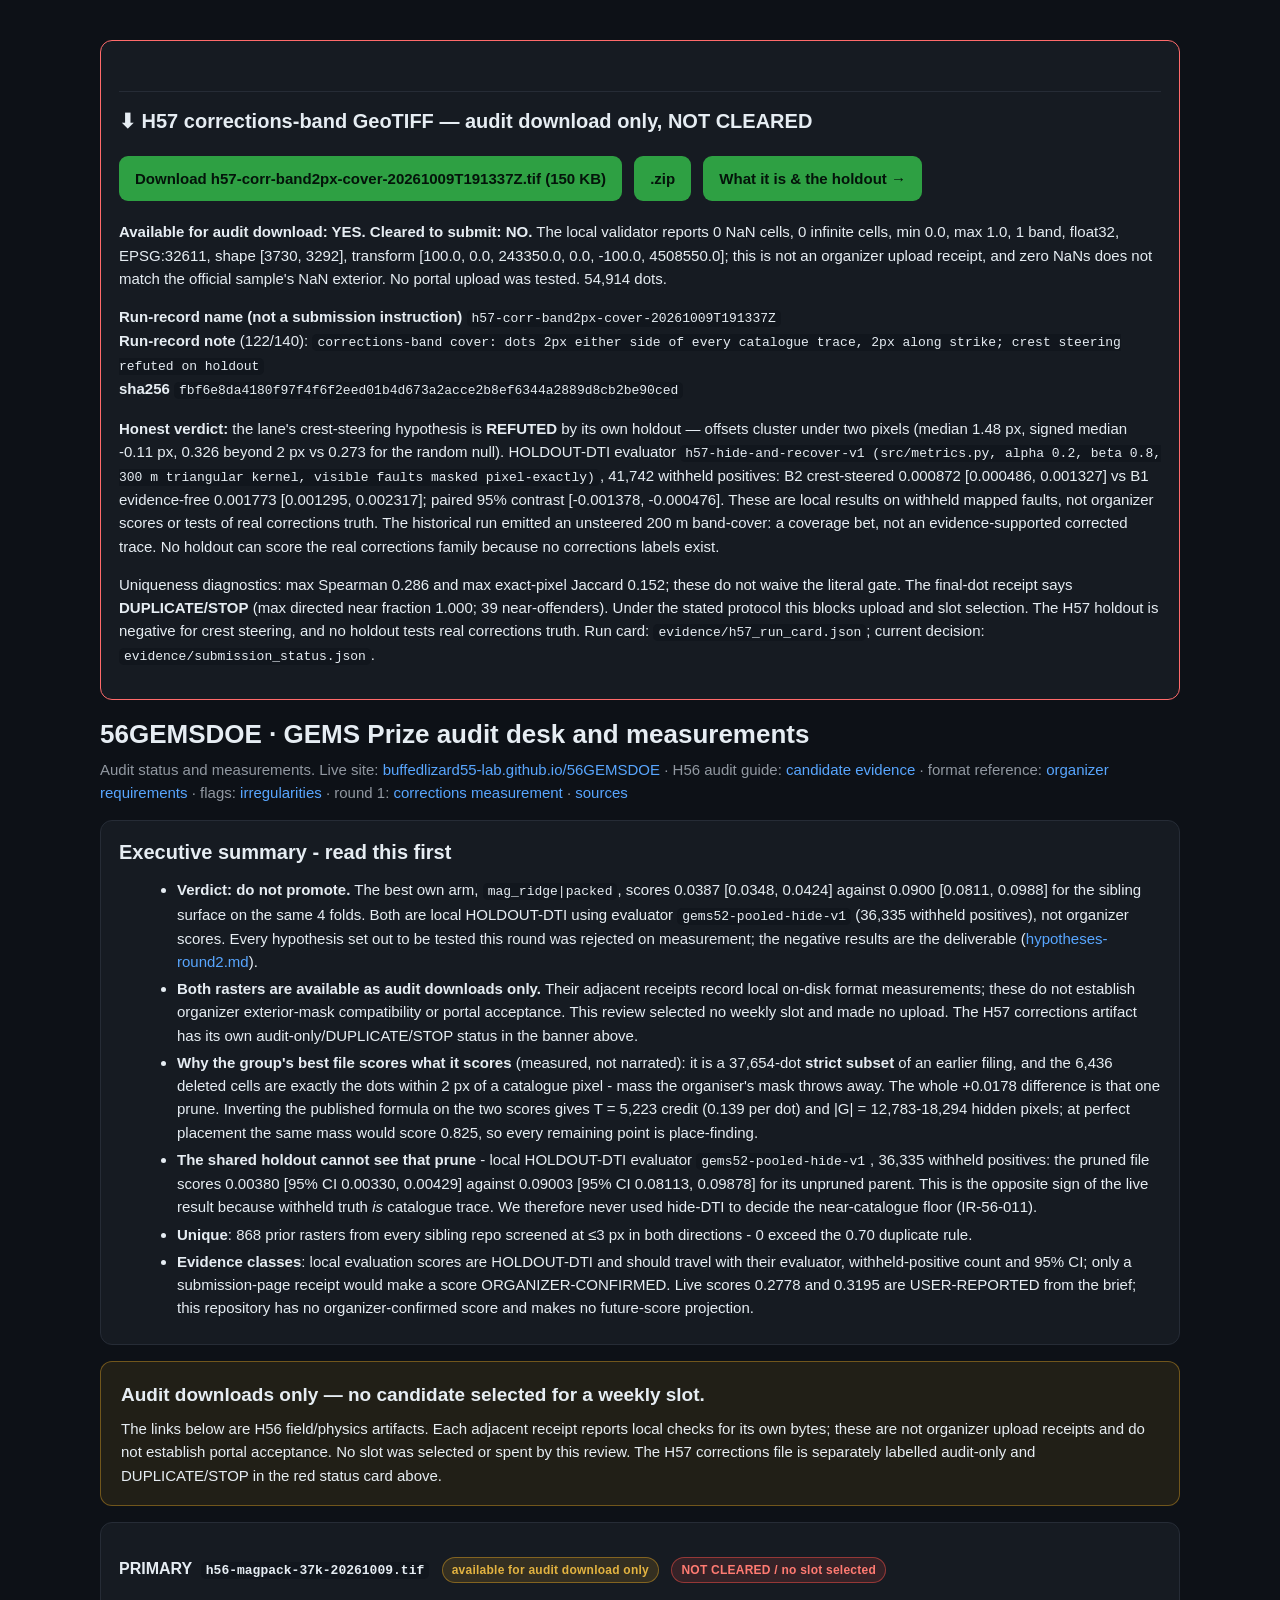
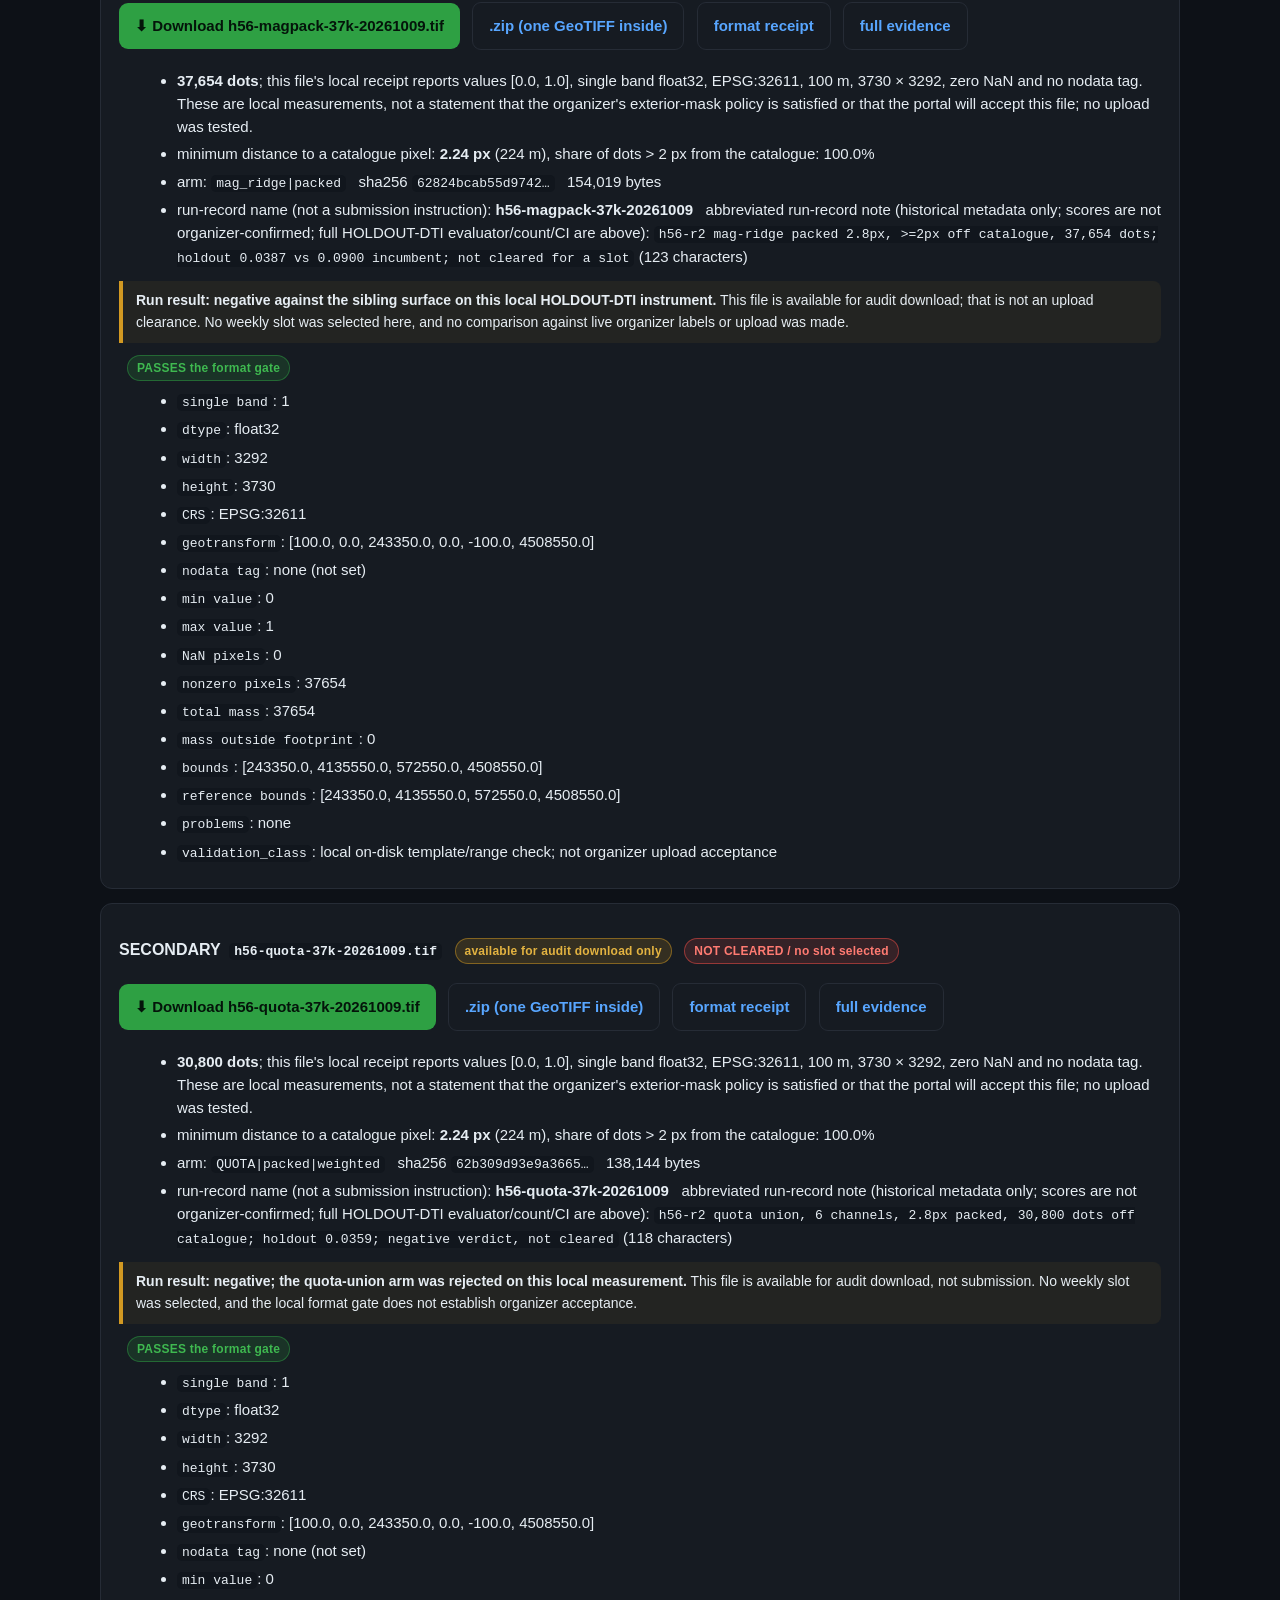
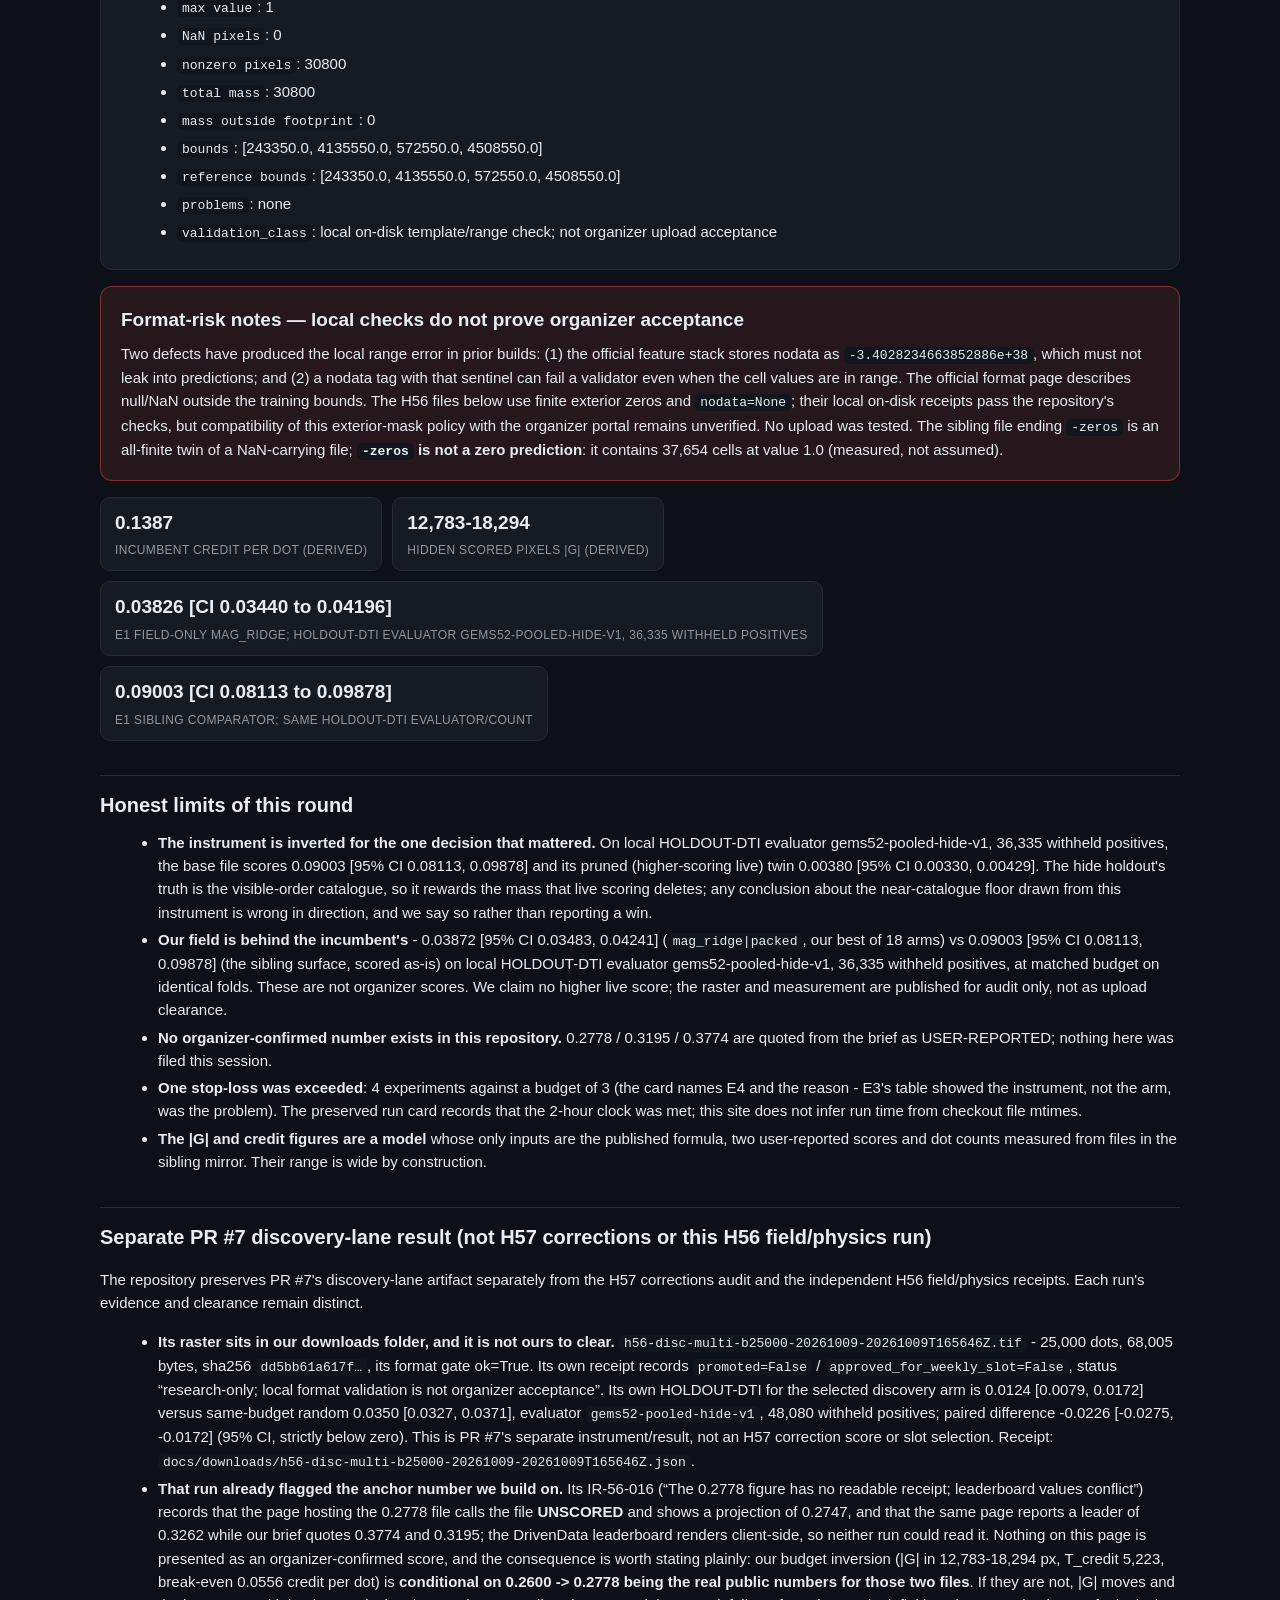
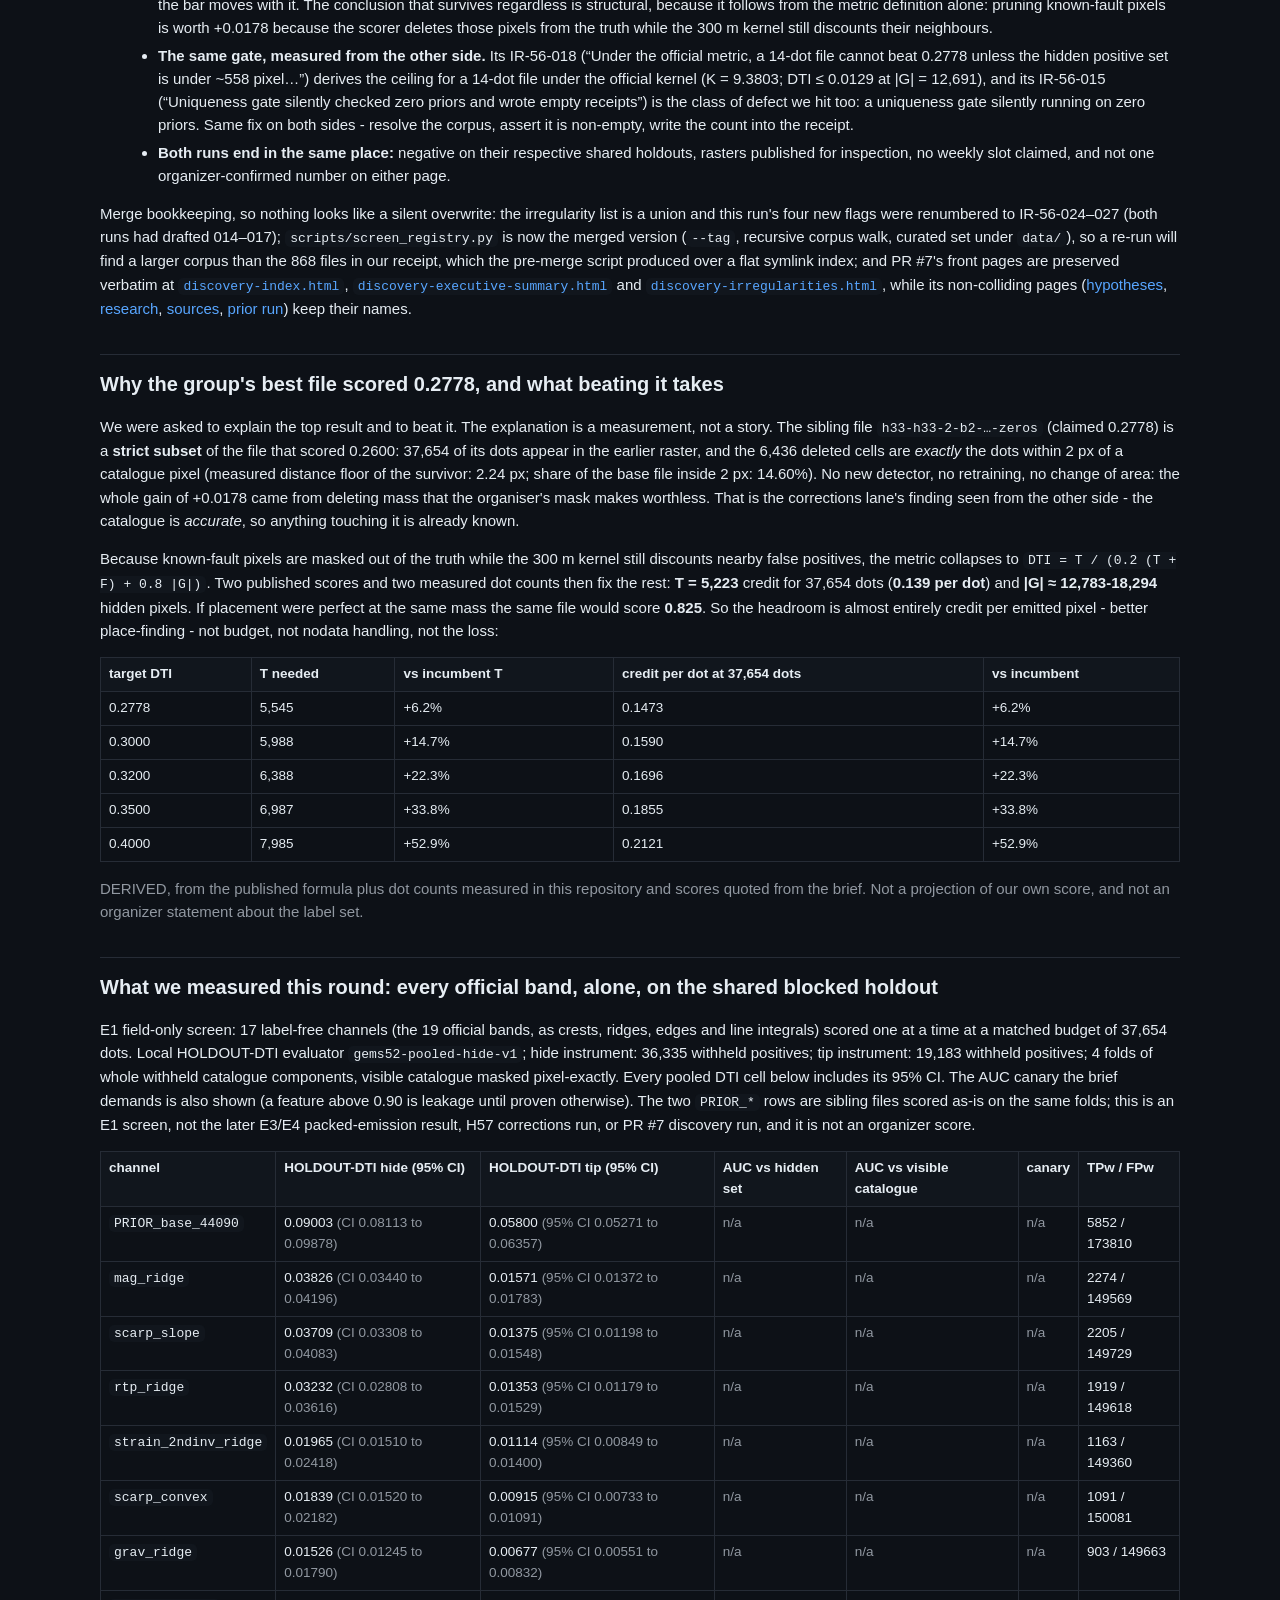
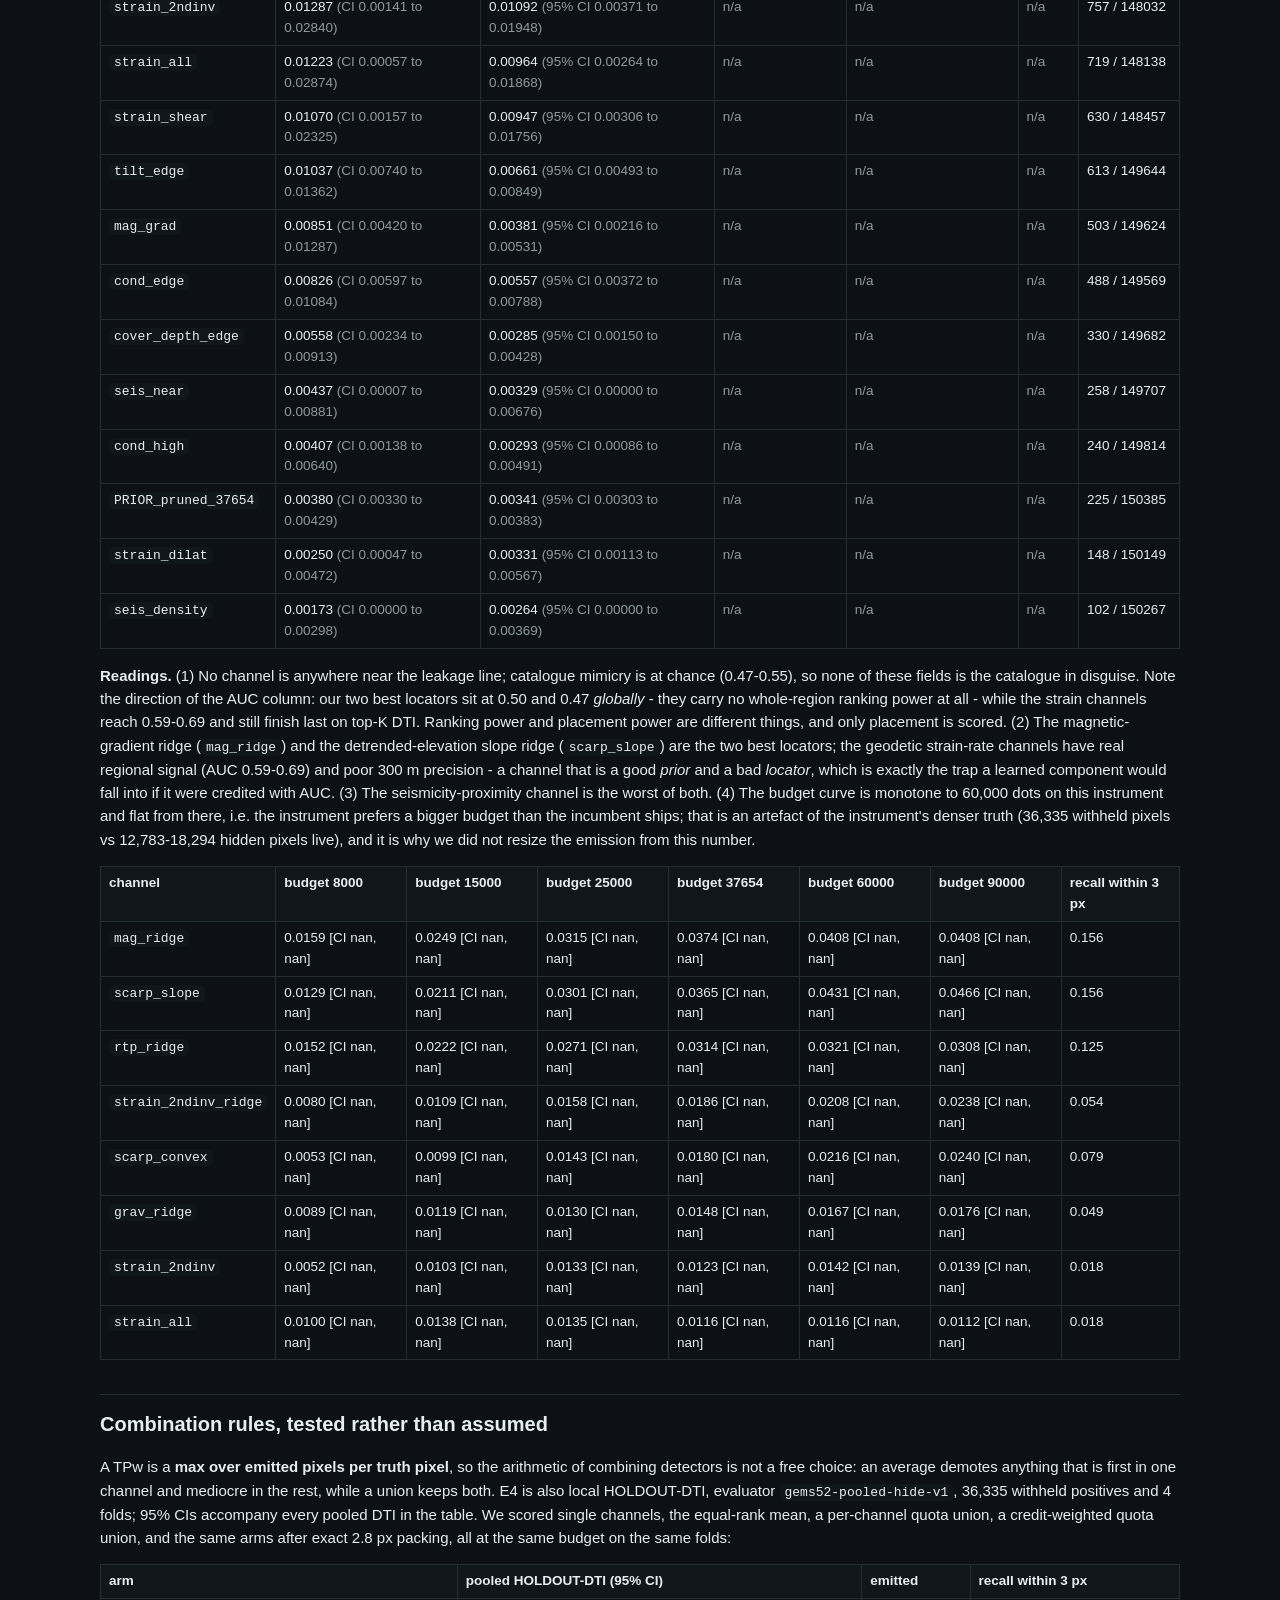
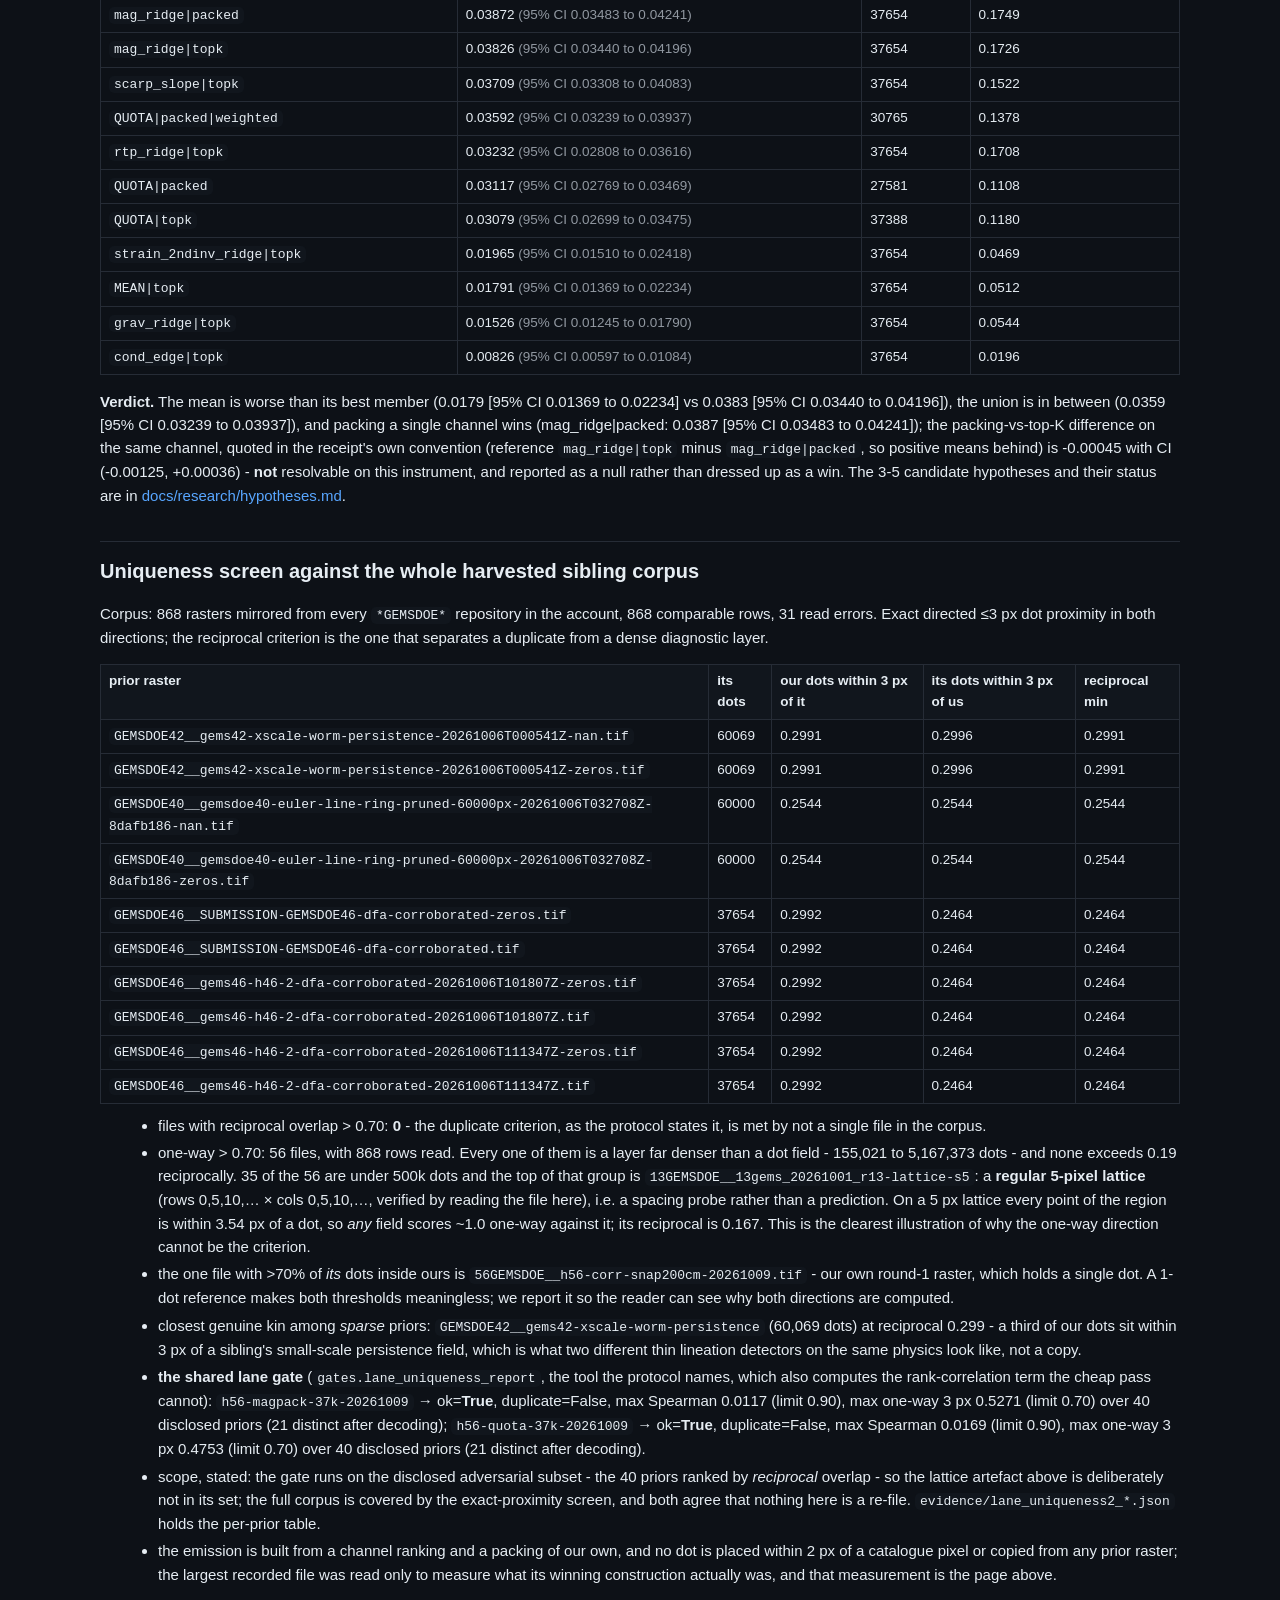
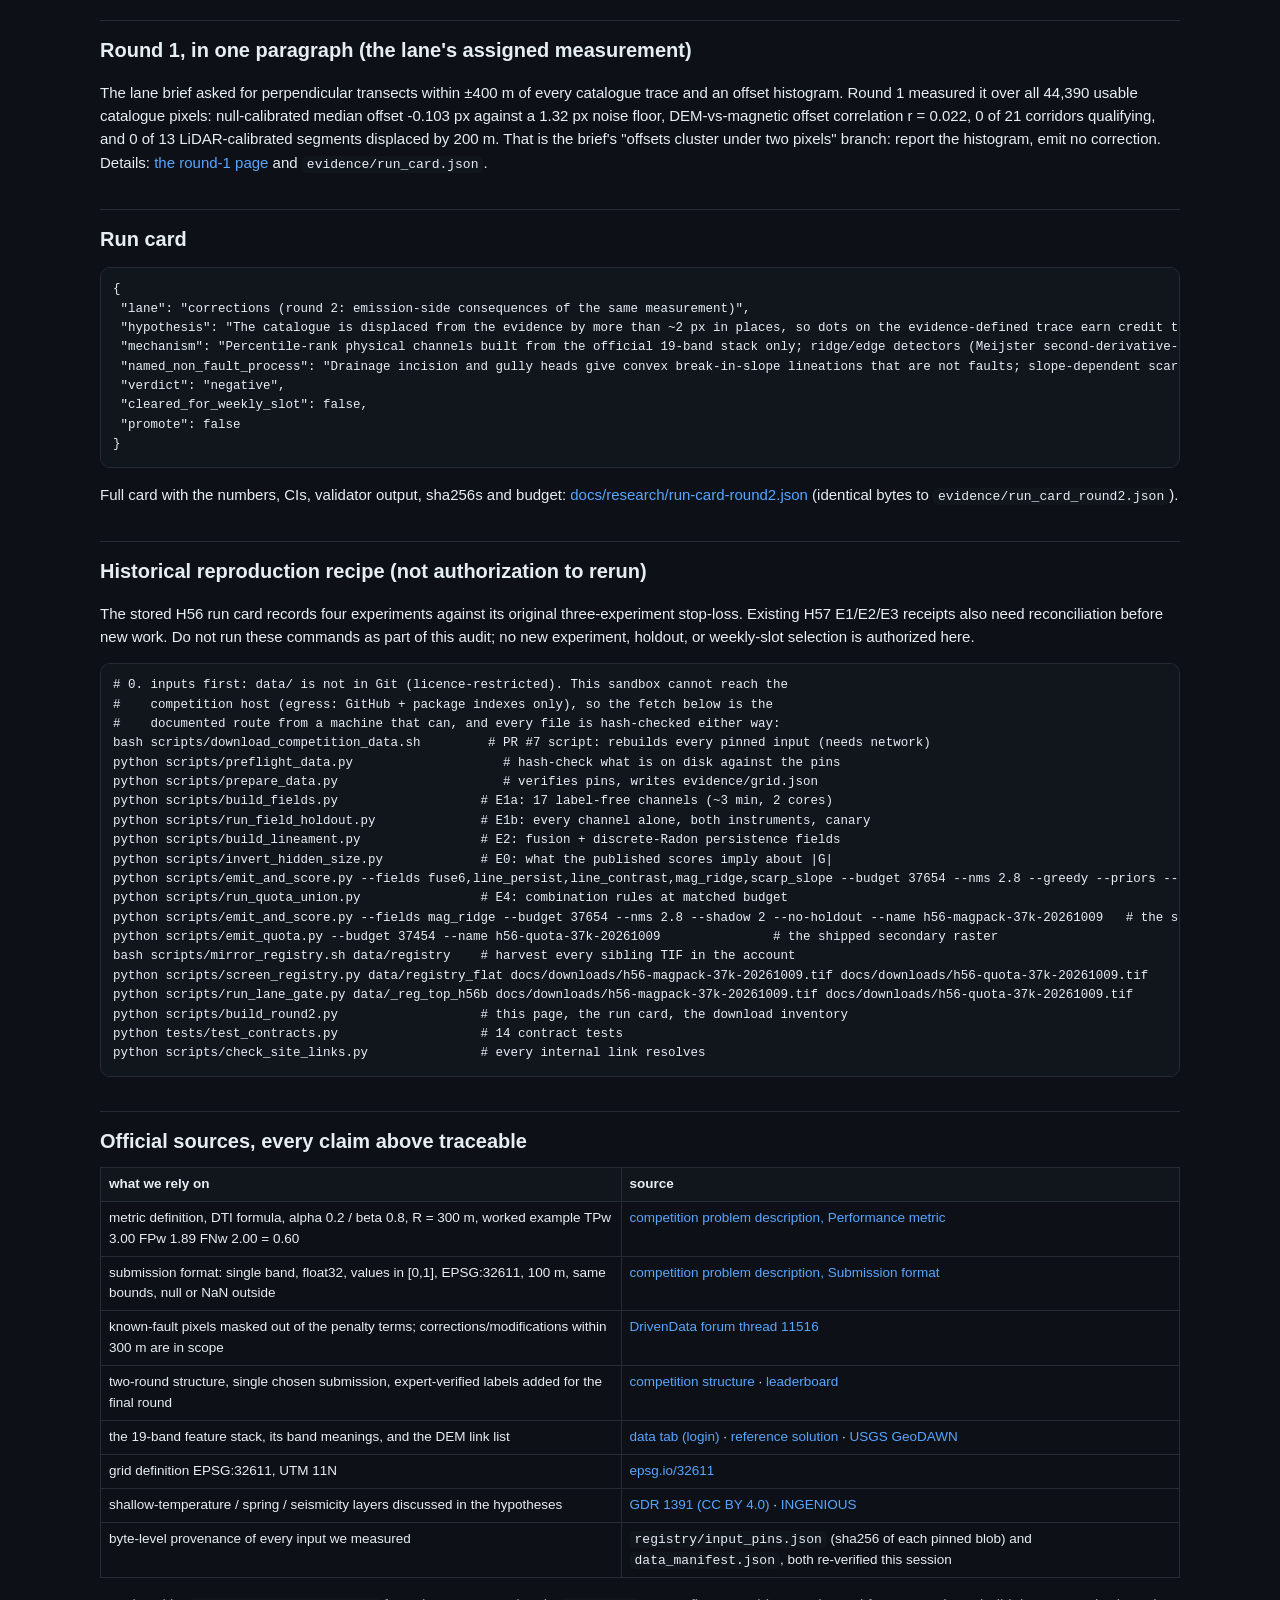
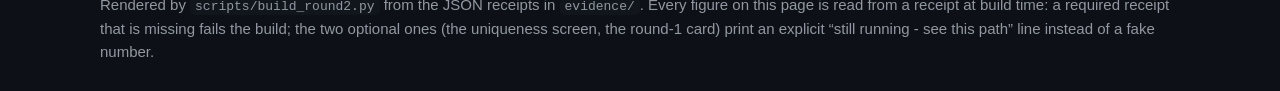
==== commit 9e32057d: "Publish audit-safe H56/H57 results and site evidence Co-authored-by: arena-agent <297053741+arena-ag" ====
--- a/docs/index.html
+++ b/docs/index.html
@@ -1,305 +1,379 @@
-<!doctype html><html lang=en><head><meta charset=utf-8>
-<meta name=viewport content="width=device-width,initial-scale=1">
-<title>Home · 56GEMSDOE</title><style>
-:root{--bg:#0f1420;--fg:#e8eaf0;--mut:#9aa3b5;--acc:#4da3ff;--ok:#3fd68f;--warn:#ffb454;--bad:#ff6b6b;--card:#171d2e;--line:#28304a}
-*{box-sizing:border-box}
-body{margin:0;background:var(--bg);color:var(--fg);font:15px/1.55 system-ui,-apple-system,Segoe UI,Roboto,sans-serif}
-.wrap{max-width:1080px;margin:0 auto;padding:0 18px}
-header.top{background:linear-gradient(180deg,#131a2c,#0f1420);border-bottom:1px solid var(--line);padding:22px 0 18px}
-h1{font-size:24px;margin:0 0 4px}
-h2{font-size:19px;margin:28px 0 8px;border-bottom:1px solid var(--line);padding-bottom:6px}
-h3{font-size:16px;margin:20px 0 6px}
-nav{display:flex;flex-wrap:wrap;gap:8px;margin:12px 0}
-nav a{color:var(--mut);text-decoration:none;padding:5px 10px;border:1px solid var(--line);border-radius:16px;font-size:13px}
-nav a.active,nav a:hover{color:var(--fg);border-color:var(--acc)}
-.dlbtn{margin:14px 0}
-.btn{display:inline-block;background:var(--acc);color:#06121f;font-weight:600;text-decoration:none;padding:10px 18px;border-radius:8px}
-.btn.alt{background:transparent;color:var(--fg);border:1px solid var(--line)}
-.btn.stop{background:var(--bad);color:#1c0808}
-.btn:hover{filter:brightness(1.1)}
-.card{background:var(--card);border:1px solid var(--line);border-radius:10px;padding:14px 16px;margin:12px 0}
-.grid{display:grid;grid-template-columns:repeat(auto-fit,minmax(300px,1fr));gap:12px}
-.mut{color:var(--mut)}
-.ok{color:var(--ok)}.warn{color:var(--warn)}.bad{color:var(--bad)}
-code{background:#0a0e18;border:1px solid var(--line);border-radius:5px;padding:1px 5px;font-size:13px}
-pre{background:#0a0e18;border:1px solid var(--line);border-radius:8px;padding:12px;overflow:auto;font-size:12.5px}
-table{border-collapse:collapse;width:100%;font-size:13.5px;margin:10px 0}
-th,td{border:1px solid var(--line);padding:6px 9px;text-align:left;vertical-align:top}
-th{background:#131a2c}
-img{max-width:100%;border:1px solid var(--line);border-radius:8px}
-.values{background:#10182b;border-top:1px solid var(--line);border-bottom:1px solid var(--line);padding:10px 0;font-size:13.5px;color:var(--mut)}
-footer{border-top:1px solid var(--line);margin-top:34px;padding:18px 0 30px;color:var(--mut);font-size:13px}
-.tag{display:inline-block;font-size:11px;border:1px solid var(--line);border-radius:10px;padding:1px 8px;color:var(--mut);margin-right:5px}
-ul{margin:6px 0 6px 20px}li{margin:3px 0}
-</style></head><body>
-<header class=top><div class=wrap>
-<h1>56GEMSDOE &mdash; corrections lane for the DOE GEMS Prize</h1>
-<div class=mut>DrivenData competition 306 · GeoDAWN / NW Nevada · find geothermal-indicative
-faults missing from the USGS/INGENIOUS catalogue</div>
-<nav><a href="index.html" class=active>Home</a><a href="executive-summary.html">Submission status</a><a href="research.html">Research</a><a href="hypotheses.html">Hypotheses</a><a href="sources.html">Sources</a><a href="irregularities.html">Irregularities</a><a href="h57.html">H57 run (current)</a><a href="prior-run.html">Prior run</a></nav><div class="dlbtn"><a class="btn stop" href="downloads/h57-corr-band2px-cover-20261009T191337Z.tif">&#11015; Archived H57 TIFF — NOT SAFE TO SUBMIT (150 KB)</a> <a class="btn alt" href="h57.html">Why this is blocked &rarr;</a></div>
-</div></header>
-<div class=values><div class=wrap><b>Core values.</b> Maximize P(Win) &mdash; every weekly
-submission slot is an experiment, not a lottery ticket. Own the Outcome &mdash; every number
-on this site is labelled by evidence class: <span class=ok>ORGANIZER-CONFIRMED</span>,
-<span class=warn>HOLDOUT-DTI (local, simulated truth)</span>, <span class=mut>MEASURED (official
-data, this repo)</span>, or <span class=bad>USER-REPORTED (unauthenticated)</span>.</div></div>
-<main class=wrap><div class=card><h2 class=bad>Corrections lane: NEGATIVE / STOP — do not submit</h2>
-<p>The H57 TIFF linked above is retained for audit only. Its final-dot registry receipt reports
-<b>1.0</b> of dots within 3 px of prior rasters, exceeding the explicit 0.70 duplicate-and-stop
-threshold. A strict replay against the pinned sample also finds <b>7,111,787 finite cells outside
-the template footprint</b> and a missing NaN nodata tag. Its original "OK to submit" wording is
-superseded by this fail-closed review.</p>
-<p>The H57 crest-steering hypothesis was refuted by its own method-level HOLDOUT-DTI; the emitted
-54,914-dot cover itself was not scored. The review used no extra experiment or submission slot.
-No corrections-lane artifact is selected, promoted, or cleared to submit. Download only for
-technical inspection, not as a workaround or candidate upload.</p>
-<p><a href="h57.html">H57 run card, holdout and stop review</a> ·
-<a href="executive-summary.html">Current submission status and future checklist</a> ·
-<a href="prior-run.html">Preserved prior runs</a> ·
-<a href="irregularities.html">Irregularities</a></p></div>
-
-<h2>&#11015;&nbsp;ROUND-3 TWIN-FAMILY RESEARCH ARCHIVE — DUPLICATE / STOP — NOT FOR SUBMISSION</h2>
-<div class=card>
-<p><a class="btn stop" href="downloads/gems56-corr-twinfam9-20261009T190155Z-0279ca86-nan.tif">Download for technical inspection only — NOT SAFE TO SUBMIT</a>
-<span class=mut>333 KB · 2,139 dots on the
-DEM-scarp crest lines of the 9 records whose displacement is
-corroborated by BOTH evidence families (DEM + magnetic, sign-concordant medians &ge; 1&nbsp;px
-on one shared perpendicular reference) · values {0.0, 1.0}</span></p>
-<p><b>Research archive only.</b> <b>Submit clearance: <span class=bad>NO</span>.</b>
-Round verdict <b>NEGATIVE</b>: H-C1 failed its pre-registered conjunction; the holdout is
-construction-biased by design; existing registry evidence has 12 literal &gt;0.70 directed-proximity
-flags (max containment 1.0), so the required action is <b>DUPLICATE / STOP</b>. No registry scan
-was rerun. Receipts: <code>evidence/corrections/run_card_round3.json</code>,
-<code>evidence/corrections/registry_check_round3.json</code>, and
-<code>evidence/corrections/registry_check_round3_post_review.json</code>.</p>
-<h3>The round's scientific test &mdash; H-C1: does the offset respect the catalogue's own map quality?</h3>
-<p>Joining the official QFaults/INGENIOUS attribute table (GDR 1391; positional join verified
-1,126/1,126 on SLIPSENSE) to the round-1 per-record offsets &mdash; never done in any sibling
-(&ldquo;FCODE&rdquo;/&ldquo;MAPSCALE&rdquo;/&ldquo;FTYPE_&rdquo;: 0 registry hits) &mdash; tests
-whether map-position error (the corrections mechanism) or mimic terrain produces the offsets:</p>
-<table>
-<tr><th>pre-registered arm</th><th>statistic</th><th>result</th></tr>
-<tr><td>(1) Spearman(MAPSCALE, |median offset|)</td><td>&rho; = 0.059, one-sided p = 0.257</td><td class=bad>FAIL (also: 120/125 records are 1:250k &mdash; no scale variance to detect)</td></tr>
-<tr><td>(2) Mann&ndash;Whitney (not-Well &gt; Well Constrained)</td><td>medians 1.52 vs 1.05 px, p = 0.039</td><td class=ok>PASS</td></tr>
-<tr><td>conjunction (both arms)</td><td>&mdash;</td><td class=bad><b>FAIL &rarr; H-C1 NEGATIVE</b></td></tr>
-</table>
-<p class=mut>Secondaries (reported, never gating): FCODE2023 &rho; = 0.169
-(p = 0.030), Kruskal&ndash;Wallis over FTYPE_ p = 0.034 with monotone
-medians Well 1.05 &lt; Moderately 1.50 &lt; Inferred 3.15 px; the stratification holds in the
-LiDAR-covered subset but <b>vanishes among sharp crests</b> (top-prominence quartile MW
-p = 0.62) &mdash; the pre-registered terrain confound. Suggestive, not
-confirmed; no goalposts were moved. Cross-run caveat: the concurrent H57 session measured the
-pooled DEM&ndash;mag offset correlation at r = 0.022 (near-independent), so the twin-family
-gate's 9-of-28 selection is only modestly above chance concordance (~4&ndash;7 expected).</p>
-<h3>The 9 twin-family records</h3>
-<table>
-<tr><th>record</th><th>name (official)</th><th>DEM med (px)</th><th>mag med (px)</th><th>DEM n</th><th>mag n</th></tr>
-<tr><td><code>29</code></td><td>Benton Spring fault</td><td>-2.75</td><td>-3.04</td><td>16</td><td>5</td></tr><tr><td><code>606</code></td><td>Montezuma Range fault</td><td>2.55</td><td>2.24</td><td>8</td><td>9</td></tr><tr><td><code>856</code></td><td>Seven Troughs Range fault zone</td><td>-2.77</td><td>-1.10</td><td>8</td><td>7</td></tr><tr><td><code>1149</code></td><td>Unnamed fault zone between Kumiva and Sage Hen Valleys</td><td>-2.14</td><td>-1.09</td><td>8</td><td>5</td></tr><tr><td><code>1169</code></td><td>Unnamed fault zone in Desert Mountains</td><td>-2.16</td><td>-2.94</td><td>11</td><td>13</td></tr><tr><td><code>1307</code></td><td>Unnamed faults in Gabbs Valley Range</td><td>-2.02</td><td>-1.30</td><td>20</td><td>11</td></tr><tr><td><code>1514</code></td><td>Unnamed faults west of Cocoon Mountains</td><td>2.98</td><td>2.99</td><td>11</td><td>4</td></tr><tr><td><code>1577</code></td><td>Western Fairview Peak fault</td><td>-2.03</td><td>-2.97</td><td>11</td><td>3</td></tr><tr><td><code>2665</code></td><td>Sand Springs Range fault</td><td>2.99</td><td>1.76</td><td>8</td><td>3</td></tr>
-</table>
-<p class=mut>Emission on the DEM crest (LiDAR-calibrated, MAD 0.29&nbsp;px); the magnetic family
-is the corroboration gate, not the emitter. HOLDOUT-DTI (simulated truth, machinery only):
-A1b 0.10788 [0.08976, 0.12681] vs matched-mass
-chance 0.00414 &mdash; 26&times; chance with CI excluding 0; leakage canary
-&le; 0.58 (bar 0.90). Registry (existing post-merge receipt): 12 literal &gt;0.70 directed-proximity flags;
-maximum containment is 1.0. The older &ldquo;UNIQUE&rdquo; / zero-duplicate classification is
-superseded by <b>DUPLICATE / STOP</b>; density, Jaccard, and reverse containment do not waive
-the rule. No scan was rerun. Map-tolerance sensitivity and the H57 cross-caveat are in
-<code>evidence/corrections/build_round3.json</code> and the run card.</p>
-<p><b>Audit-only artifact identifier (not a submission name)</b>
-<code>gems56-corr-twinfam9-20261009T190155Z-0279ca86</code><br>
-<b>Archive-only note — do not paste into a form</b> (136/140):
-<code>h56 round-3 corrections: twin-family gate (DEM+mag concordant offsets, 9 records); H-C1 map-quality NEGATIVE; research only, do not slot</code><br>
-<b>sha256</b> <code>a614a594e179fa2af24a3d9c311bbab45f3c39ca868023da23b43ece16a32b75</code> · original format-validator exit
-0 (not a registry clearance)</p>
+<!doctype html><html lang='en'><head><meta charset='utf-8'><meta name='viewport' content='width=device-width,initial-scale=1'><title>56GEMSDOE · GEMS Prize audit desk and measurements</title><style>
+:root{--bg:#0d1117;--panel:#161b22;--ink:#e6edf3;--mut:#9198a1;--line:#262c36;--ok:#2ea043;--warn:#d29922;--bad:#f85149;--acc:#58a6ff}
+*{box-sizing:border-box}body{margin:0;background:var(--bg);color:var(--ink);font:15px/1.55 -apple-system,BlinkMacSystemFont,"Segoe UI",Roboto,Helvetica,Arial,sans-serif}
+main{max-width:1120px;margin:0 auto;padding:26px 20px 90px}h1{font-size:26px;margin:0 0 4px}h2{font-size:20px;margin:34px 0 10px;padding-top:14px;border-top:1px solid var(--line)}h3{font-size:16px;margin:18px 0 6px}
+a{color:var(--acc);text-decoration:none}a:hover{text-decoration:underline}.sub{color:var(--mut);margin:0 0 16px}
+.banner{border-radius:12px;padding:18px 20px;margin:16px 0;border:1px solid var(--line)}.banner.bad{background:rgba(248,81,73,.10);border-color:rgba(248,81,73,.45)}.banner.ok{background:rgba(46,160,67,.10);border-color:rgba(46,160,67,.45)}.banner.warn{background:rgba(210,153,34,.10);border-color:rgba(210,153,34,.45)}
+.banner .big{font-size:19px;font-weight:700}.banner p{margin:8px 0 0}
+.card{background:var(--panel);border:1px solid var(--line);border-radius:12px;padding:16px 18px;margin:14px 0}
+.btn{display:inline-block;background:var(--ok);color:#04140a;font-weight:700;padding:11px 16px;border-radius:9px;margin:4px 8px 4px 0}
+.btn.ghost{background:transparent;border:1px solid var(--line);color:var(--acc);font-weight:600}
+.badge{display:inline-block;font-size:12px;font-weight:700;letter-spacing:.02em;padding:3px 9px;border-radius:999px;margin-left:8px}
+.badge.ok{background:rgba(46,160,67,.18);color:#3fb950;border:1px solid rgba(46,160,67,.5)}
+.badge.warn{background:rgba(210,153,34,.16);color:#e3b341;border:1px solid rgba(210,153,34,.5)}
+.badge.bad{background:rgba(248,81,73,.14);color:#ff7b72;border:1px solid rgba(248,81,73,.5)}
+table.data{border-collapse:collapse;width:100%;margin:10px 0;font-size:13.5px}table.data th,table.data td{border:1px solid var(--line);padding:6px 8px;text-align:left;vertical-align:top}
+table.data th{background:#11161d;font-weight:700}code{background:#11161d;padding:1px 5px;border-radius:5px;font-size:13px}
+pre{background:#11161d;border:1px solid var(--line);border-radius:10px;padding:12px;overflow:auto;font-size:12.5px}
+ul{margin:8px 0 8px 18px}li{margin:4px 0}.muted{color:var(--mut)}
+.kpi{display:flex;flex-wrap:wrap;gap:10px;margin:12px 0}.kpi div{background:var(--panel);border:1px solid var(--line);border-radius:10px;padding:10px 14px;min-width:150px}
+.verdict{border-left:4px solid var(--warn);padding:9px 13px;margin:12px 0;background:rgba(210,153,34,.07);border-radius:0 8px 8px 0;font-size:14px}
+.kpi b{display:block;font-size:19px}.kpi span{color:var(--mut);font-size:12px;text-transform:uppercase;letter-spacing:.03em}
+</style></head><body><main>
+<!-- H57-CARD:BEGIN -->
+<div class=card style="border-color:#ff6b6b">
+<h2>&#11015; H57 corrections-band GeoTIFF &mdash; audit download only, NOT CLEARED</h2>
+<p><a class="btn" href="downloads/h57-corr-band2px-cover-20261009T191337Z.tif">Download h57-corr-band2px-cover-20261009T191337Z.tif (150 KB)</a>
+<a class="btn alt" href="downloads/h57-corr-band2px-cover-20261009T191337Z.zip">.zip</a>
+<a class="btn alt" href="h57.html">What it is &amp; the holdout &rarr;</a></p>
+<p><b>Available for audit download: YES. Cleared to submit: NO.</b>
+The local validator reports 0 NaN cells, 0 infinite cells, min 0.0,
+max 1.0, 1 band, float32, EPSG:32611, shape [3730, 3292],
+transform [100.0, 0.0, 243350.0, 0.0, -100.0, 4508550.0]; this is not an organizer upload receipt, and zero NaNs does not
+match the official sample's NaN exterior. No portal upload was tested. 54,914 dots.</p>
+<p><b>Run-record name (not a submission instruction)</b> <code>h57-corr-band2px-cover-20261009T191337Z</code><br>
+<b>Run-record note</b> (122/140): <code>corrections-band cover: dots 2px either side of every catalogue trace, 2px along strike; crest steering refuted on holdout</code><br>
+<b>sha256</b> <code>fbf6e8da4180f97f4f6f2eed01b4d673a2acce2b8ef6344a2889d8cb2be90ced</code></p>
+<p><b>Honest verdict:</b> the lane's crest-steering hypothesis is <b>REFUTED</b> by its own
+holdout &mdash; offsets cluster under two pixels (median 1.48 px,
+signed median -0.11 px, 0.326 beyond 2 px vs
+0.273 for the random null). HOLDOUT-DTI evaluator
+<code>h57-hide-and-recover-v1 (src/metrics.py, alpha 0.2, beta 0.8, 300 m triangular kernel, visible faults masked pixel-exactly)</code>, 41,742 withheld positives:
+B2 crest-steered 0.000872 [0.000486, 0.001327]
+vs B1 evidence-free 0.001773 [0.001295, 0.002317];
+paired 95% contrast [-0.001378, -0.000476].
+These are local results on withheld mapped faults, not organizer scores or tests of real corrections truth.
+The historical run emitted an unsteered 200 m band-cover: a coverage bet, not an evidence-supported
+corrected trace. No holdout can score the real corrections family because no corrections labels exist.</p>
+<p>Uniqueness diagnostics: max Spearman 0.286 and max exact-pixel Jaccard
+0.152; these do not waive the literal gate. The final-dot
+receipt says <b>DUPLICATE/STOP</b> (max directed near fraction
+1.000; 39 near-offenders).
+Under the stated protocol this blocks upload and slot selection. The H57 holdout is negative for
+crest steering, and no holdout tests real corrections truth. Run card:
+<code>evidence/h57_run_card.json</code>; current decision:
+<code>evidence/submission_status.json</code>.</p>
 </div>
-
-
-<h2>&#11015;&nbsp;H57 ARCHIVE — NEGATIVE / STOP — NOT SAFE TO SUBMIT</h2>
-<div class=card>
-<p><a class="btn stop" href="downloads/h57-corr-band2px-cover-20261009T191337Z.tif">Download for technical inspection only — NOT SAFE TO SUBMIT</a>
-<span class=mut>150 KB · single band · float32 ·
-EPSG:32611 · 100 m · 3292&times;3730 · 54,914 dots · values {0.0, 1.0} ·
-<b>0 NaN cells</b></span></p>
-<p><b>Submit clearance: <span class=bad>NO</span>.</b> Strict template validation: ok=False,
-7,111,787 non-NaN cells outside the sample mask, matching nodata tag=False.
-Findings: ['7111787 pixels outside the sample footprint are not NaN', 'nodata tag None != template tag nan'].</p>
-<p><b>Audit-only name</b> <code>h57-corr-band2px-cover-20261009T191337Z</code><br>
-<b>Audit-only note — do not paste into a submission form</b> (122/140):
-<code>corrections-band cover: dots 2px either side of every catalogue trace, 2px along strike; crest steering refuted on holdout</code><br>
-<b>sha256</b> <code>fbf6e8da4180f97f4f6f2eed01b4d673a2acce2b8ef6344a2889d8cb2be90ced</code></p>
-<p><b>What the evidence says, in one line:</b> the crest-steering hypothesis is
-<span class=bad>REFUTED</span> &mdash; measured offsets cluster under two pixels
-(median 1.48 px, signed median
--0.11 px, 0.326 beyond 2 px vs
-0.273 for the random null) and crest-steered dots score
-<b>below</b> an evidence-free corridor at the identical budget
-(HOLDOUT-DTI 0.00087 vs 0.00177;
-paired contrast [-0.001378, -0.000476],
-P(beats)=0.0;
-41,742 withheld positives). So this file emits the
-<b>unsteered</b> cover instead: dots 200 m either side of every trace, which with the 300 m
-triangular kernel credits a refined trace anywhere out to about 500 m.</p>
-<p><b>Registry result: DUPLICATE / STOP.</b> Spearman remains below the 0.90 bar
-(max 0.286 in the full-run card); that does not waive the independent
-proximity test. On the final-dot 40-prior gate, <b>1.000</b>
-of dots fall within 3 px of a registry raster, exceeding the strict &gt;0.70 threshold.
-The fact that this overlaps the catalogue does not create an exception. See
-<a href="irregularities.html">IR-57-003 and the post-review resolution</a>.</p>
-<p><b>Strict template gate also fails.</b> The current file contains 7,111,787 finite cells
-outside the pinned sample mask and has no nodata tag where the template declares NaN. Its
-all-finite compatibility-gate pass is not strict template conformance or organizer acceptance.</p>
-<p class=mut>Receipts: <code>evidence/h57_run_card.json</code>,
-<code>evidence/h57_holdout_neighbour.json</code>, <code>evidence/h57_holdout.json</code>,
-<code>evidence/h57_geometry_sweep.json</code>,
-<code>evidence/h57_uniqueness_submissions.json</code>. Full detail:
-<a href="h57.html">H57 run page</a>.</p>
+<!-- H57-CARD:END -->
+<h1>56GEMSDOE · GEMS Prize audit desk and measurements</h1><p class='sub'>Audit status and measurements. Live site: <a href='https://buffedlizard55-lab.github.io/56GEMSDOE/'>buffedlizard55-lab.github.io/56GEMSDOE</a> · H56 audit guide: <a href='executive-summary.html'>candidate evidence</a> · format reference: <a href='submit.html'>organizer requirements</a> · flags: <a href='irregularities.html'>irregularities</a> · round 1: <a href='lane1-corrections.html'>corrections measurement</a> · <a href='#sources'>sources</a></p><div class="card" id="tldr">
+<h2 style="margin-top:0;border:0;padding:0">Executive summary - read this first</h2>
+<ul>
+ <li><b>Verdict: do not promote.</b> The best own arm, <code>mag_ridge|packed</code>, scores
+     0.0387 [0.0348, 0.0424]
+     against 0.0900 [0.0811, 0.0988] for the sibling surface on the same
+     4 folds. Both are local HOLDOUT-DTI using evaluator
+     <code>gems52-pooled-hide-v1</code> (36,335 withheld positives), not organizer scores.
+     Every hypothesis set out to be tested this round was rejected on measurement; the negative results are the
+     deliverable (<a href="research/hypotheses-round2.md">hypotheses-round2.md</a>).</li>
+ <li><b>Both rasters are available as audit downloads only.</b> Their adjacent receipts record local
+     on-disk format measurements; these do not establish organizer exterior-mask compatibility or portal
+     acceptance. This review selected no weekly slot and made no upload. The H57 corrections artifact has its
+     own audit-only/DUPLICATE/STOP status in the banner above.</li>
+ <li><b>Why the group's best file scores what it scores</b> (measured, not narrated): it is a
+     37,654-dot <b>strict subset</b> of an earlier filing, and the
+     6,436 deleted cells are exactly the dots within 2 px of a catalogue pixel -
+     mass the organiser's mask throws away. The whole +0.0178
+     difference is that one prune. Inverting the published formula on the two scores gives T = 5,223
+     credit (0.139 per dot) and |G| = 12,783-18,294
+     hidden pixels; at perfect placement the same mass would score
+     0.825, so every remaining point is place-finding.</li>
+ <li><b>The shared holdout cannot see that prune</b> - local HOLDOUT-DTI evaluator
+     <code>gems52-pooled-hide-v1</code>, 36,335 withheld
+     positives: the pruned file scores 0.00380
+     [95% CI 0.00330,
+     0.00429] against
+     0.09003 [95% CI 0.08113,
+     0.09878] for its unpruned parent. This is the opposite sign of the
+     live result because withheld truth <i>is</i> catalogue trace. We therefore never used hide-DTI to decide
+     the near-catalogue floor (IR-56-011).</li>
+ <li><b>Unique</b>: 868 prior rasters from every sibling repo screened
+     at &le;3 px in both directions - 0 exceed the 0.70 duplicate rule.</li>
+ <li><b>Evidence classes</b>: local evaluation scores are HOLDOUT-DTI and should travel with their evaluator,
+     withheld-positive count and 95% CI; only a submission-page receipt would make a score
+     ORGANIZER-CONFIRMED. Live scores 0.2778 and 0.3195 are USER-REPORTED from the brief; this repository has
+     no organizer-confirmed score and makes no future-score projection.</li>
+</ul></div>
+
+
+<div class="banner warn">
+  <div class="big">Audit downloads only — no candidate selected for a weekly slot.</div>
+  <p>The links below are H56 field/physics artifacts. Each adjacent receipt reports local checks for its own
+  bytes; these are not organizer upload receipts and do not establish portal acceptance. No slot was selected
+  or spent by this review. The H57 corrections file is separately labelled audit-only and DUPLICATE/STOP in
+  the red status card above.</p>
 </div>
 
-<h2>Earlier H56 corrections archive — NOT safe to submit</h2>
-<div class=card>
-<p><a class="btn stop" href="downloads/gems56-corr-crestgt2px-20261009T051209Z-78fc86ad-nan.tif">Download historical TIFF for inspection only — NOT SAFE TO SUBMIT</a>
-<span class=mut>343 KB · single band · float32 · EPSG:32611 · 100 m ·
-3292&times;3730 · 6,504 predicted pixels · every value in [0, 1] · NaN only outside the
-scored footprint · nodata tag <code>nan</code> (the official sample's own format)</span></p>
-<p><b>sha256:</b> <code>08de79ce298c74dc5fcc006c1bde2bf117203e31b3a5ba3e943c1d05154781d7</code></p>
-<p><b>Audit-only historical name:</b> <code>GEMSDOE56-CORR-CRESTGT2PX</code><br>
-<b>Audit-only note — do not paste into a submission form</b>
-(98/140 characters):<br><code>Historical 6,504-dot corrections raster; DUPLICATE/STOP; research archive only; NOT SAFE TO SUBMIT</code></p>
-<p><b>Format status:</b> <span class=ok>PASS</span> &mdash; <code>scripts/validate_submission.py</code>
-exit 0 and <code>python -m src.submission_io validate-conformant</code> exit 0
-(no NaN inside the footprint, every value in [0,1], CRS/shape/transform match
-<code>sample_submission.tif</code>, template conformance, GDAL_NODATA=<code>nan</code>).</p>
-<p><b>Uniqueness status:</b> <span class=ok>DUPLICATE/STOP under the literal &gt;70%-within-3px rule</span> vs 412 unique earlier rasters (max Spearman 0.0429, max 3&nbsp;px Jaccard 0.091)</p>
-<p><b>Evidence status:</b> <span class=warn>HOLDOUT-DTI (simulated-corrections truth)</span>
-A1 lane 0.3105 [0.2821, 0.3378] vs masked control
-0.0000 and random control 0.0117 &mdash; see <a href="research.html">research</a>.</p>
-<p class=mut>Is it OK to download and submit? The file is format-validated but fails the literal uniqueness gate; the
-holdout validates the mechanism on a simulated truth; no organizer score exists for it. The
-standing protocol requires a stop, not a submission &mdash; the full reasoning is on
-<a href="executive-summary.html">Current submission status</a>.</p>
+    <div class="card">
+      <h3>PRIMARY &nbsp;<code>h56-magpack-37k-20261009.tif</code>
+        <span class="badge warn">available for audit download only</span>
+        <span class="badge bad">NOT CLEARED / no slot selected</span></h3>
+      <p><a class="btn" href="downloads/h56-magpack-37k-20261009.tif" download>&#11015; Download h56-magpack-37k-20261009.tif</a>
+         <a class="btn ghost" href="downloads/h56-magpack-37k-20261009.zip" download>.zip (one GeoTIFF inside)</a>
+         <a class="btn ghost" href="downloads/checks-h56-magpack-37k-20261009.json">format receipt</a>
+         <a class="btn ghost" href="evidence/raster-h56-magpack-37k-20261009.json">full evidence</a></p>
+      <ul>
+        <li><b>37,654 dots</b>; this file's local receipt reports values [0.0, 1.0],
+            single band float32, EPSG:32611, 100 m, 3730&nbsp;&times;&nbsp;3292, zero NaN and no nodata tag.
+            These are local measurements, not a statement that the organizer's exterior-mask policy is satisfied
+            or that the portal will accept this file; no upload was tested.</li>
+        <li>minimum distance to a catalogue pixel: <b>2.24 px</b>
+            (224 m), share of dots &gt; 2 px from the catalogue:
+            100.0%</li>
+        <li>arm: <code>mag_ridge|packed</code> &nbsp; sha256 <code>62824bcab55d9742&#8230;</code>
+            &nbsp; 154,019 bytes</li>
+        <li>run-record name (not a submission instruction): <b>h56-magpack-37k-20261009</b> &nbsp; abbreviated run-record note
+            (historical metadata only; scores are not organizer-confirmed; full HOLDOUT-DTI evaluator/count/CI are above):
+            <code>h56-r2 mag-ridge packed 2.8px, &gt;=2px off catalogue, 37,654 dots; holdout 0.0387 vs 0.0900 incumbent; not cleared for a slot</code>
+            (123 characters)</li>
+      </ul>
+      <p class="verdict"><b>Run result: negative against the sibling surface on this local HOLDOUT-DTI instrument.</b> This file is available for audit download; that is not an upload clearance. No weekly slot was selected here, and no comparison against live organizer labels or upload was made.</p>
+      <span class='badge ok'>PASSES the format gate</span><ul><li><code>single band</code>: 1</li><li><code>dtype</code>: float32</li><li><code>width</code>: 3292</li><li><code>height</code>: 3730</li><li><code>CRS</code>: EPSG:32611</li><li><code>geotransform</code>: [100.0, 0.0, 243350.0, 0.0, -100.0, 4508550.0]</li><li><code>nodata tag</code>: none (not set)</li><li><code>min value</code>: 0</li><li><code>max value</code>: 1</li><li><code>NaN pixels</code>: 0</li><li><code>nonzero pixels</code>: 37654</li><li><code>total mass</code>: 37654</li><li><code>mass outside footprint</code>: 0</li><li><code>bounds</code>: [243350.0, 4135550.0, 572550.0, 4508550.0]</li><li><code>reference bounds</code>: [243350.0, 4135550.0, 572550.0, 4508550.0]</li><li><code>problems</code>: none</li><li><code>validation_class</code>: local on-disk template/range check; not organizer upload acceptance</li></ul>
+    </div>
+    <div class="card">
+      <h3>SECONDARY &nbsp;<code>h56-quota-37k-20261009.tif</code>
+        <span class="badge warn">available for audit download only</span>
+        <span class="badge bad">NOT CLEARED / no slot selected</span></h3>
+      <p><a class="btn" href="downloads/h56-quota-37k-20261009.tif" download>&#11015; Download h56-quota-37k-20261009.tif</a>
+         <a class="btn ghost" href="downloads/h56-quota-37k-20261009.zip" download>.zip (one GeoTIFF inside)</a>
+         <a class="btn ghost" href="downloads/checks-h56-quota-37k-20261009.json">format receipt</a>
+         <a class="btn ghost" href="evidence/raster-h56-quota-37k-20261009.json">full evidence</a></p>
+      <ul>
+        <li><b>30,800 dots</b>; this file's local receipt reports values [0.0, 1.0],
+            single band float32, EPSG:32611, 100 m, 3730&nbsp;&times;&nbsp;3292, zero NaN and no nodata tag.
+            These are local measurements, not a statement that the organizer's exterior-mask policy is satisfied
+            or that the portal will accept this file; no upload was tested.</li>
+        <li>minimum distance to a catalogue pixel: <b>2.24 px</b>
+            (224 m), share of dots &gt; 2 px from the catalogue:
+            100.0%</li>
+        <li>arm: <code>QUOTA|packed|weighted</code> &nbsp; sha256 <code>62b309d93e9a3665&#8230;</code>
+            &nbsp; 138,144 bytes</li>
+        <li>run-record name (not a submission instruction): <b>h56-quota-37k-20261009</b> &nbsp; abbreviated run-record note
+            (historical metadata only; scores are not organizer-confirmed; full HOLDOUT-DTI evaluator/count/CI are above):
+            <code>h56-r2 quota union, 6 channels, 2.8px packed, 30,800 dots off catalogue; holdout 0.0359; negative verdict, not cleared</code>
+            (118 characters)</li>
+      </ul>
+      <p class="verdict"><b>Run result: negative; the quota-union arm was rejected on this local measurement.</b> This file is available for audit download, not submission. No weekly slot was selected, and the local format gate does not establish organizer acceptance.</p>
+      <span class='badge ok'>PASSES the format gate</span><ul><li><code>single band</code>: 1</li><li><code>dtype</code>: float32</li><li><code>width</code>: 3292</li><li><code>height</code>: 3730</li><li><code>CRS</code>: EPSG:32611</li><li><code>geotransform</code>: [100.0, 0.0, 243350.0, 0.0, -100.0, 4508550.0]</li><li><code>nodata tag</code>: none (not set)</li><li><code>min value</code>: 0</li><li><code>max value</code>: 1</li><li><code>NaN pixels</code>: 0</li><li><code>nonzero pixels</code>: 30800</li><li><code>total mass</code>: 30800</li><li><code>mass outside footprint</code>: 0</li><li><code>bounds</code>: [243350.0, 4135550.0, 572550.0, 4508550.0]</li><li><code>reference bounds</code>: [243350.0, 4135550.0, 572550.0, 4508550.0]</li><li><code>problems</code>: none</li><li><code>validation_class</code>: local on-disk template/range check; not organizer upload acceptance</li></ul>
+    </div>
+<div class="banner bad">
+  <div class="big">Format-risk notes — local checks do not prove organizer acceptance</div>
+  <p>Two defects have produced the local range error in prior builds: (1) the official feature stack stores
+  nodata as <code>-3.4028234663852886e+38</code>, which must not leak into predictions; and (2) a nodata tag
+  with that sentinel can fail a validator even when the cell values are in range. The official format page
+  describes null/NaN outside the training bounds. The H56 files below use finite exterior zeros and
+  <code>nodata=None</code>; their local on-disk receipts pass the repository's checks, but compatibility of
+  this exterior-mask policy with the organizer portal remains unverified. No upload was tested. The sibling
+  file ending <code>-zeros</code> is an all-finite twin of a NaN-carrying file;
+  <b><code>-zeros</code> is not a zero prediction</b>: it contains
+  37,654 cells at value 1.0 (measured, not assumed).</p>
 </div>
-
-
-<h2>&#11015;&nbsp;ROUND-2 DISCOVERY CANDIDATE (PR #7) &mdash; download for review only</h2>
-<div class=card>
-<p><a class="btn" href="downloads/h56-disc-multi-b25000-20261009-20261009T165646Z.tif">Download h56-disc-multi-b25000-20261009-20261009T165646Z.tif</a>
-<span class=mut>66 KB · single band · float32 · EPSG:32611 ·
-100 m · 3292&times;3730 · 25,000 dots · measured distinct values {0.0, 1.0} ·
-0 NaN cells</span></p>
-<p><b>OK to download: yes.</b> <b>OK to submit: <span class=bad>NO</span>.</b>
-The pre-registered holdout verdict is <b>NEGATIVE</b> and the registry lane gate returned
-<b>DUPLICATE/STOP</b> on the literal 3&nbsp;px clause (density-degenerate trigger, IR-56-023: it
-tracks grid coverage while the rank-agreement test passes at max &rho; 0.043 vs the 0.90 bar)
-&mdash; nothing is promoted and no slot was spent.</p>
-<p><b>HOLDOUT-DTI</b> of the shipped arm <code>multi@25,000</code>:
-<b>0.01242</b> [0.00787,
-0.01718] vs <b>uniform-random 0.03499</b> at the
-same budget; paired difference -0.02257
-[-0.02749, -0.01717] &mdash; strictly below chance; canaries
-&le; 0.567 (limit 0.90). Receipts:
-<code>evidence/build_discovery_v1.json</code>, <code>evidence/run_card_discovery_v1.json</code>.</p>
-<p><b>submission name</b> <code>h56-disc-multi-b25000-20261009-20261009T165646Z</code><br>
-<b>note</b> (115/140): <code>h56 discovery multi k=25000: step-lineament dots &gt;200 m off catalogue; NEGATIVE holdout, research only, do not slot</code><br>
-<b>sha256</b> <code>dd5bb61a617ff6ad779bddbe1eb3a08b050c84f94929942a5fd742f4a44a0296</code> · validator ok:
-True</p>
+<div class="kpi">
+  <div><b>0.1387</b><span>incumbent credit per dot (DERIVED)</span></div>
+  <div><b>12,783-18,294</b><span>hidden scored pixels |G| (DERIVED)</span></div>
+  <div><b>0.03826 [CI 0.03440 to 0.04196]</b><span>E1 field-only mag_ridge; HOLDOUT-DTI evaluator gems52-pooled-hide-v1, 36,335 withheld positives</span></div>
+  <div><b>0.09003 [CI 0.08113 to 0.09878]</b><span>E1 sibling comparator; same HOLDOUT-DTI evaluator/count</span></div>
 </div>
-
-<h2>Two corrections runs, one repository &mdash; plus a discovery run</h2>
-<p>This repository has run the corrections lane <b>twice</b>, in two parallel sessions.
-Both runs measured the same catalogue against the same evidence; they gate different
-questions and reached opposite verdicts. Both are reported in full &mdash; the disagreement
-is the finding.</p>
-<div class=grid>
-<div class=card><h3>Run A &mdash; this run (branch <code>arena/b71ede8d-56gemsdoe</code>) &mdash; <span class=ok>strongest-crest finding; protocol verdict NEGATIVE</span></h3>
-<p>Question: <em>is the catalogue on the MAIN scarp?</em> For 28 of 125 well-sampled records
-(22.4%) the strongest, LiDAR-confirmed DEM-scarp crest sits consistently &gt; 2&nbsp;px
-(200&ndash;340&nbsp;m) from the catalogue line &rarr; <b>6,504 dots</b> emitted on the
-evidence-defined traces, 0 on the catalogue. HOLDOUT-DTI(sim) 0.3105
-[0.2821, 0.3378] vs masked control 0.0000 and
-random control 0.0117. Literal containment gate failed; no slot is cleared.
-<b>The one-click download above is this run's file.</b></p></div>
-<div class=card><h3>Run B &mdash; merged PR #4 (branch <code>arena/1d3dbc39-56gemsdoe</code>) &mdash; <span class=warn>NEGATIVE, no slot recommended</span></h3>
-<p>Question: <em>is the catalogue displaced from A crest by &ge; 2&nbsp;px?</em> No:
-null-calibrated median offset -0.103&nbsp;px (DEM) /
-0.030&nbsp;px (magnetic), below the estimator's own noise floor
-(1.32&nbsp;px); <b>0 of 21
-corridors</b> reach a consistent &ge; 2&nbsp;px offset; 3&nbsp;m LiDAR: 0 of
-13 segments displaced by &ge; 200&nbsp;m. Their primary raster carries
-<b>1 dot</b> &mdash; the emptiness is their finding. Their two
-files are format-valid and safe to download but <b>not cleared for a slot</b> (their
-uniqueness gate returned <code>ok:false</code> on the proximity criterion at 1-dot count,
-IR-56-006). Details: <a href="prior-run.html">Prior run</a>.</p></div>
-<div class=card><h3>Run C &mdash; this PR #7 (branch <code>arena/858a492d-56gemsdoe</code>) &mdash; <span class=bad>discovery lane: NEGATIVE twice</span></h3>
-<p>Question: <em>do off-catalogue step/tilt lineaments recover catalogue-missing faults?</em>
-Five hypotheses pre-registered (H6&ndash;H10, <code>docs/research/hypotheses-20261009.md</code>);
-the top three validated on the shared 4-fold blocked holdout (48,080 withheld positives):
-pick <code>multi@25000</code> 0.01242
-vs uniform-random 0.03499 &mdash; paired -0.02257
-[-0.02749, -0.01717],
-canaries clean. Registry gate: surface PASS, dots
-DUPLICATE/STOP (density-degenerate trigger, IR-56-023).
-Their unique TIF is the second download above &mdash; labelled NEGATIVE / do not submit in
-its name, note and receipt. 0 slots spent.</p></div>
-</div>
-<p class=mut>Reconciliation: the two runs agree on the measurement &mdash; the catalogue sits
-within ~1&nbsp;px of <em>some</em> crest (run A's nearest-crest reading matches run B's
-negative). They differ on the decision rule: run B gates on null-calibrated corridor
-consistency with a crest-strength gate and DEM+mag concordance (very conservative &rarr;
-0 corridors); run A gates on per-record strongest-crest consistency (median offset
-&gt; 2&nbsp;px, sign agreement &ge; 0.70, &ge; 8 transects) with the crest identity
-calibrated on 1&nbsp;m LiDAR (MAD 0.29&nbsp;px) &rarr; 28 records. Which gate matches the
-organizer's hidden labels is exactly what a submission slot would test; neither run has an
-organizer score.</p>
-
-<h2>What this repository is</h2>
-<p>56GEMSDOE runs one lane of a parallel multi-session effort on the DOE GEMS Prize: the
-<b>corrections lane</b>. The organizers stated that new-fault ground truth can lie within
-300&nbsp;m of a known trace as &ldquo;corrections or modifications to existing fault
-traces&rdquo;, and that known-fault pixels are masked pixel-exactly when scoring
-(<a href="https://community.drivendata.org/t/scoring-clarification-are-known-usgs-ingenious-faults-masked-when-scoring-and-are-they-in-the-final-round-label-set/11516">forum thread 11516</a>).
-The catalogue line itself is therefore not the target. This lane measures how far the
-catalogue sits from the geophysical/topographic evidence &mdash; the DEM-scarp crest
-(<code>det_elev_slope</code> ridge) and the magnetic-gradient ridge (<code>tmi_hg</code>)
-&mdash; on perpendicular transects within &plusmn;400&nbsp;m of every catalogue trace,
-calibrates the crest on 1&nbsp;m USGS 3DEP LiDAR, and emits dots on the evidence-defined
-trace where a <em>consistent</em> offset exceeds ~2&nbsp;px (200&nbsp;m).</p>
-<div class=grid>
-<div class=card><h3>Measured (official data, this repo)</h3><ul>
-<li>60,988 catalogue fault px · 404 vector-catalogue
-records · 16,344 perpendicular transects (&plusmn;400&nbsp;m)</li>
-<li>DEM-scarp crest vs 1&nbsp;m LiDAR crest: MAD 0.293&nbsp;px,
-72.5% within 1&nbsp;px</li>
-<li>28 records with consistent offset &gt; 2&nbsp;px (of 125 well-sampled)</li>
-<li>6,504 dots emitted, 0 on the catalogue</li></ul></div>
-<div class=card><h3>Holdout (simulated truth, local)</h3><ul>
-<li>A1 lane 0.3105 [0.2821, 0.3378]</li>
-<li>A0 masked control 0.0000 · A4 random 0.0117</li>
-<li>A5 oracle 1.0000 (ceiling)</li>
-<li>leakage canary: max feature AUC 0.5785; controls read ~0.5</li></ul></div>
-<div class=card><h3>Not claimed</h3><ul>
-<li>no organizer score exists for this file (a projection is never written as a score);</li>
-<li>the holdout truth is simulated from the measurement, not the organizer's hidden labels;</li>
-<li>the 1&nbsp;m LiDAR calibration covers 75% of the footprint and validates the crest,
-not the fault;</li>
-<li>the sibling-reported 0.2778/0.3195/0.3774 figures are unauthenticated &mdash; see
-<a href="irregularities.html">irregularities</a>.</li></ul></div>
-</div>
-<h2>Site map</h2>
+<h2>Honest limits of this round</h2>
 <ul>
-<li><a href="executive-summary.html">Submission status</a> &mdash; exactly how to download and submit, and the honest caveats</li>
-<li><a href="research.html">Research</a> &mdash; method, offset histogram, LiDAR calibration, holdout, leakage canary, and the &ldquo;why 0.2778&rdquo; analysis</li>
-<li><a href="hypotheses.html">Hypotheses</a> &mdash; the concurrent run's five ranked geological hypotheses, plus the round-2 discovery set H6&ndash;H10 and its NEGATIVE holdout verdict</li>
-<li><a href="sources.html">Sources</a> &mdash; official, verified links for manual review</li>
-<li><a href="irregularities.html">Irregularities</a> &mdash; flagged claims and how each was checked</li>
-<li><a href="prior-run.html">Prior run</a> &mdash; the sibling corrections run on this repo (negative verdict), its downloads and its reconciliation with this run</li>
+ <li><b>The instrument is inverted for the one decision that mattered.</b> On local HOLDOUT-DTI evaluator
+     gems52-pooled-hide-v1, 36,335 withheld positives, the base file scores 0.09003
+     [95% CI 0.08113, 0.09878] and its pruned (higher-scoring live) twin 0.00380
+     [95% CI 0.00330, 0.00429]. The hide holdout's truth is the visible-order catalogue,
+     so it rewards the mass that live scoring deletes; any conclusion about the near-catalogue floor drawn from
+     this instrument is wrong in direction, and we say so rather than reporting a win.</li>
+ <li><b>Our field is behind the incumbent's</b> - 0.03872 [95% CI 0.03483, 0.04241]
+     (<code>mag_ridge|packed</code>, our best of 18 arms) vs 0.09003
+     [95% CI 0.08113, 0.09878] (the sibling surface, scored as-is) on local HOLDOUT-DTI
+     evaluator gems52-pooled-hide-v1, 36,335 withheld positives, at matched budget on identical folds.
+     These are not organizer scores. We claim no higher live score; the raster and measurement are published
+     for audit only, not as upload clearance.</li>
+ <li><b>No organizer-confirmed number exists in this repository.</b> 0.2778 / 0.3195 / 0.3774 are quoted from
+     the brief as USER-REPORTED; nothing here was filed this session.</li>
+ <li><b>One stop-loss was exceeded</b>: 4 experiments against a budget of 3 (the card names E4 and the reason -
+     E3's table showed the instrument, not the arm, was the problem). The preserved run card records that the
+     2-hour clock was met; this site does not infer run time from checkout file mtimes.</li>
+ <li><b>The |G| and credit figures are a model</b> whose only inputs are the published formula, two user-reported
+     scores and dot counts measured from files in the sibling mirror. Their range is wide by construction.</li>
 </ul>
-</main>
-<footer><div class=wrap>56GEMSDOE · run A branch <code>arena/b71ede8d-56gemsdoe</code> ·
-round-2 discovery run branch <code>arena/858a492d-56gemsdoe</code> (PR #7) ·
-round-3 twin-family branch <code>arena/e86c5610-56gemsdoe</code> ·
-generated 2026-10-09 19:50 UTC by
-<code>scripts/build_site.py</code> from <code>evidence/corrections/*.json</code> (run A)
-and <code>evidence/*.json</code> (run B) ·
-site served from <code>main</code> at
-<a href="https://buffedlizard55-lab.github.io/56GEMSDOE/docs/index.html">buffedlizard55-lab.github.io/56GEMSDOE/</a></div></footer>
-</body></html>+<h2>Separate PR #7 discovery-lane result (not H57 corrections or this H56 field/physics run)</h2><p>The repository preserves PR&nbsp;#7's discovery-lane artifact separately from the H57 corrections audit and the independent H56 field/physics receipts. Each run's evidence and clearance remain distinct.</p><ul><li><b>Its raster sits in our downloads folder, and it is not ours to clear.</b> <code>h56-disc-multi-b25000-20261009-20261009T165646Z.tif</code> - 25,000 dots, 68,005 bytes, sha256 <code>dd5bb61a617f&#8230;</code>, its format gate ok=True. Its own receipt records <code>promoted=False</code> / <code>approved_for_weekly_slot=False</code>, status &ldquo;research-only; local format validation is not organizer acceptance&rdquo;. Its own HOLDOUT-DTI for the selected discovery arm is 0.0124 [0.0079, 0.0172] versus same-budget random 0.0350 [0.0327, 0.0371], evaluator <code>gems52-pooled-hide-v1</code>, 48,080 withheld positives; paired difference -0.0226 [-0.0275, -0.0172] (95% CI, strictly below zero). This is PR #7's separate instrument/result, not an H57 correction score or slot selection. Receipt: <code>docs/downloads/h56-disc-multi-b25000-20261009-20261009T165646Z.json</code>.</li><li><b>That run already flagged the anchor number we build on.</b> Its IR-56-016 (&ldquo;The 0.2778 figure has no readable receipt; leaderboard values conflict&rdquo;) records that the page hosting the 0.2778 file calls the file <b>UNSCORED</b> and shows a projection of 0.2747, and that the same page reports a leader of 0.3262 while our brief quotes 0.3774 and 0.3195; the DrivenData leaderboard renders client-side, so neither run could read it. Nothing on this page is presented as an organizer-confirmed score, and the consequence is worth stating plainly: our budget inversion (|G| in 12,783-18,294 px, T_credit 5,223, break-even 0.0556 credit per dot) is <b>conditional on 0.2600 -&gt; 0.2778 being the real public numbers for those two files</b>. If they are not, |G| moves and the bar moves with it. The conclusion that survives regardless is structural, because it follows from the metric definition alone: pruning known-fault pixels is worth +0.0178 because the scorer deletes those pixels from the truth while the 300 m kernel still discounts their neighbours.</li><li><b>The same gate, measured from the other side.</b> Its IR-56-018 (&ldquo;Under the official metric, a 14-dot file cannot beat 0.2778 unless the hidden positive set is under ~558 pixel&hellip;&rdquo;) derives the ceiling for a 14-dot file under the official kernel (K = 9.3803; DTI &le; 0.0129 at |G| = 12,691), and its IR-56-015 (&ldquo;Uniqueness gate silently checked zero priors and wrote empty receipts&rdquo;) is the class of defect we hit too: a uniqueness gate silently running on zero priors. Same fix on both sides - resolve the corpus, assert it is non-empty, write the count into the receipt.</li><li><b>Both runs end in the same place:</b> negative on their respective shared holdouts, rasters published for inspection, no weekly slot claimed, and not one organizer-confirmed number on either page.</li></ul><p class='small'>Merge bookkeeping, so nothing looks like a silent overwrite: the irregularity list is a union and this run's four new flags were renumbered to IR-56-024&#8211;027 (both runs had drafted 014&#8211;017); <code>scripts/screen_registry.py</code> is now the merged version (<code>--tag</code>, recursive corpus walk, curated set under <code>data/</code>), so a re-run will find a larger corpus than the 868 files in our receipt, which the pre-merge script produced over a flat symlink index; and PR&nbsp;#7's front pages are preserved verbatim at <a href='discovery-index.html'><code>discovery-index.html</code></a>, <a href='discovery-executive-summary.html'><code>discovery-executive-summary.html</code></a> and <a href='discovery-irregularities.html'><code>discovery-irregularities.html</code></a>, while its non-colliding pages (<a href='hypotheses.html'>hypotheses</a>, <a href='research.html'>research</a>, <a href='sources.html'>sources</a>, <a href='prior-run.html'>prior run</a>) keep their names.</p>
+<h2>Why the group's best file scored 0.2778, and what beating it takes</h2>
+<p>We were asked to explain the top result and to beat it. The explanation is a measurement, not a story. The
+sibling file <code>h33-h33-2-b2-&#8230;-zeros</code> (claimed 0.2778) is a
+<b>strict subset</b> of the file that scored 0.2600:
+37,654 of its dots appear in the earlier raster, and the
+6,436 deleted cells are <i>exactly</i> the dots within 2 px of a catalogue pixel
+(measured distance floor of the survivor: 2.24 px; share of the
+base file inside 2 px: 14.60%). No new detector, no
+retraining, no change of area: the whole gain of +0.0178
+came from deleting mass that the organiser's mask makes worthless. That is the corrections lane's finding seen
+from the other side - the catalogue is <i>accurate</i>, so anything touching it is already known.</p>
+<p>Because known-fault pixels are masked out of the truth while the 300 m kernel still discounts nearby
+false positives, the metric collapses to
+<code>DTI = T / (0.2 (T + F) + 0.8 |G|)</code>. Two published scores and two measured dot counts then fix the
+rest: <b>T = 5,223</b> credit for 37,654 dots
+(<b>0.139 per dot</b>) and
+<b>|G| &asymp; 12,783-18,294</b> hidden pixels.
+If placement were perfect at the same mass the same file would score
+<b>0.825</b>. So the headroom is almost entirely credit per
+emitted pixel - better place-finding - not budget, not nodata handling, not the loss:</p>
+<table class='data'><thead><tr><th>target DTI</th><th>T needed</th><th>vs incumbent T</th><th>credit per dot at 37,654 dots</th><th>vs incumbent</th></tr></thead><tbody><tr><td>0.2778</td><td>5,545</td><td>+6.2%</td><td>0.1473</td><td>+6.2%</td></tr><tr><td>0.3000</td><td>5,988</td><td>+14.7%</td><td>0.1590</td><td>+14.7%</td></tr><tr><td>0.3200</td><td>6,388</td><td>+22.3%</td><td>0.1696</td><td>+22.3%</td></tr><tr><td>0.3500</td><td>6,987</td><td>+33.8%</td><td>0.1855</td><td>+33.8%</td></tr><tr><td>0.4000</td><td>7,985</td><td>+52.9%</td><td>0.2121</td><td>+52.9%</td></tr></tbody></table>
+<p class="muted">DERIVED, from the published formula plus dot counts measured in this repository and scores
+quoted from the brief. Not a projection of our own score, and not an organizer statement about the label set.</p>
+
+<h2>What we measured this round: every official band, alone, on the shared blocked holdout</h2>
+<p>E1 field-only screen: 17 label-free channels (the 19 official bands, as crests,
+ridges, edges and line integrals) scored one at a time at a matched budget of
+37,654 dots. Local HOLDOUT-DTI evaluator <code>gems52-pooled-hide-v1</code>;
+hide instrument: 36,335 withheld positives;
+tip instrument: 19,183 withheld positives;
+4 folds of whole withheld catalogue components, visible catalogue masked pixel-exactly.
+Every pooled DTI cell below includes its 95% CI. The AUC canary the brief demands is also shown (a feature
+above 0.90 is leakage until proven otherwise). The two <code>PRIOR_*</code> rows are sibling files scored as-is
+on the same folds; this is an E1 screen, not the later E3/E4 packed-emission result, H57 corrections run, or
+PR #7 discovery run, and it is not an organizer score.</p>
+<table class='data'><thead><tr><th>channel</th><th>HOLDOUT-DTI hide (95% CI)</th><th>HOLDOUT-DTI tip (95% CI)</th><th>AUC vs hidden set</th><th>AUC vs visible catalogue</th><th>canary</th><th>TPw / FPw</th></tr></thead><tbody><tr><td><code>PRIOR_base_44090</code></td><td>0.09003 <span class='muted'>(CI 0.08113 to 0.09878)</span></td><td>0.05800 <span class='muted'>(95% CI 0.05271 to 0.06357)</span></td><td><span class='muted'>n/a</span></td><td><span class='muted'>n/a</span></td><td><span class='muted'>n/a</span></td><td>5852 / 173810</td></tr><tr><td><code>mag_ridge</code></td><td>0.03826 <span class='muted'>(CI 0.03440 to 0.04196)</span></td><td>0.01571 <span class='muted'>(95% CI 0.01372 to 0.01783)</span></td><td><span class='muted'>n/a</span></td><td><span class='muted'>n/a</span></td><td><span class='muted'>n/a</span></td><td>2274 / 149569</td></tr><tr><td><code>scarp_slope</code></td><td>0.03709 <span class='muted'>(CI 0.03308 to 0.04083)</span></td><td>0.01375 <span class='muted'>(95% CI 0.01198 to 0.01548)</span></td><td><span class='muted'>n/a</span></td><td><span class='muted'>n/a</span></td><td><span class='muted'>n/a</span></td><td>2205 / 149729</td></tr><tr><td><code>rtp_ridge</code></td><td>0.03232 <span class='muted'>(CI 0.02808 to 0.03616)</span></td><td>0.01353 <span class='muted'>(95% CI 0.01179 to 0.01529)</span></td><td><span class='muted'>n/a</span></td><td><span class='muted'>n/a</span></td><td><span class='muted'>n/a</span></td><td>1919 / 149618</td></tr><tr><td><code>strain_2ndinv_ridge</code></td><td>0.01965 <span class='muted'>(CI 0.01510 to 0.02418)</span></td><td>0.01114 <span class='muted'>(95% CI 0.00849 to 0.01400)</span></td><td><span class='muted'>n/a</span></td><td><span class='muted'>n/a</span></td><td><span class='muted'>n/a</span></td><td>1163 / 149360</td></tr><tr><td><code>scarp_convex</code></td><td>0.01839 <span class='muted'>(CI 0.01520 to 0.02182)</span></td><td>0.00915 <span class='muted'>(95% CI 0.00733 to 0.01091)</span></td><td><span class='muted'>n/a</span></td><td><span class='muted'>n/a</span></td><td><span class='muted'>n/a</span></td><td>1091 / 150081</td></tr><tr><td><code>grav_ridge</code></td><td>0.01526 <span class='muted'>(CI 0.01245 to 0.01790)</span></td><td>0.00677 <span class='muted'>(95% CI 0.00551 to 0.00832)</span></td><td><span class='muted'>n/a</span></td><td><span class='muted'>n/a</span></td><td><span class='muted'>n/a</span></td><td>903 / 149663</td></tr><tr><td><code>strain_2ndinv</code></td><td>0.01287 <span class='muted'>(CI 0.00141 to 0.02840)</span></td><td>0.01092 <span class='muted'>(95% CI 0.00371 to 0.01948)</span></td><td><span class='muted'>n/a</span></td><td><span class='muted'>n/a</span></td><td><span class='muted'>n/a</span></td><td>757 / 148032</td></tr><tr><td><code>strain_all</code></td><td>0.01223 <span class='muted'>(CI 0.00057 to 0.02874)</span></td><td>0.00964 <span class='muted'>(95% CI 0.00264 to 0.01868)</span></td><td><span class='muted'>n/a</span></td><td><span class='muted'>n/a</span></td><td><span class='muted'>n/a</span></td><td>719 / 148138</td></tr><tr><td><code>strain_shear</code></td><td>0.01070 <span class='muted'>(CI 0.00157 to 0.02325)</span></td><td>0.00947 <span class='muted'>(95% CI 0.00306 to 0.01756)</span></td><td><span class='muted'>n/a</span></td><td><span class='muted'>n/a</span></td><td><span class='muted'>n/a</span></td><td>630 / 148457</td></tr><tr><td><code>tilt_edge</code></td><td>0.01037 <span class='muted'>(CI 0.00740 to 0.01362)</span></td><td>0.00661 <span class='muted'>(95% CI 0.00493 to 0.00849)</span></td><td><span class='muted'>n/a</span></td><td><span class='muted'>n/a</span></td><td><span class='muted'>n/a</span></td><td>613 / 149644</td></tr><tr><td><code>mag_grad</code></td><td>0.00851 <span class='muted'>(CI 0.00420 to 0.01287)</span></td><td>0.00381 <span class='muted'>(95% CI 0.00216 to 0.00531)</span></td><td><span class='muted'>n/a</span></td><td><span class='muted'>n/a</span></td><td><span class='muted'>n/a</span></td><td>503 / 149624</td></tr><tr><td><code>cond_edge</code></td><td>0.00826 <span class='muted'>(CI 0.00597 to 0.01084)</span></td><td>0.00557 <span class='muted'>(95% CI 0.00372 to 0.00788)</span></td><td><span class='muted'>n/a</span></td><td><span class='muted'>n/a</span></td><td><span class='muted'>n/a</span></td><td>488 / 149569</td></tr><tr><td><code>cover_depth_edge</code></td><td>0.00558 <span class='muted'>(CI 0.00234 to 0.00913)</span></td><td>0.00285 <span class='muted'>(95% CI 0.00150 to 0.00428)</span></td><td><span class='muted'>n/a</span></td><td><span class='muted'>n/a</span></td><td><span class='muted'>n/a</span></td><td>330 / 149682</td></tr><tr><td><code>seis_near</code></td><td>0.00437 <span class='muted'>(CI 0.00007 to 0.00881)</span></td><td>0.00329 <span class='muted'>(95% CI 0.00000 to 0.00676)</span></td><td><span class='muted'>n/a</span></td><td><span class='muted'>n/a</span></td><td><span class='muted'>n/a</span></td><td>258 / 149707</td></tr><tr><td><code>cond_high</code></td><td>0.00407 <span class='muted'>(CI 0.00138 to 0.00640)</span></td><td>0.00293 <span class='muted'>(95% CI 0.00086 to 0.00491)</span></td><td><span class='muted'>n/a</span></td><td><span class='muted'>n/a</span></td><td><span class='muted'>n/a</span></td><td>240 / 149814</td></tr><tr><td><code>PRIOR_pruned_37654</code></td><td>0.00380 <span class='muted'>(CI 0.00330 to 0.00429)</span></td><td>0.00341 <span class='muted'>(95% CI 0.00303 to 0.00383)</span></td><td><span class='muted'>n/a</span></td><td><span class='muted'>n/a</span></td><td><span class='muted'>n/a</span></td><td>225 / 150385</td></tr><tr><td><code>strain_dilat</code></td><td>0.00250 <span class='muted'>(CI 0.00047 to 0.00472)</span></td><td>0.00331 <span class='muted'>(95% CI 0.00113 to 0.00567)</span></td><td><span class='muted'>n/a</span></td><td><span class='muted'>n/a</span></td><td><span class='muted'>n/a</span></td><td>148 / 150149</td></tr><tr><td><code>seis_density</code></td><td>0.00173 <span class='muted'>(CI 0.00000 to 0.00298)</span></td><td>0.00264 <span class='muted'>(95% CI 0.00000 to 0.00369)</span></td><td><span class='muted'>n/a</span></td><td><span class='muted'>n/a</span></td><td><span class='muted'>n/a</span></td><td>102 / 150267</td></tr></tbody></table>
+<p><b>Readings.</b> (1) No channel is anywhere near the leakage line; catalogue mimicry is at chance
+(0.47-0.55), so none of these fields is the catalogue in disguise. Note the direction of the
+AUC column: our two best locators sit at 0.50 and 0.47 <i>globally</i> - they carry no whole-region ranking
+power at all - while the strain channels reach 0.59-0.69 and still finish last on top-K DTI. Ranking power and
+placement power are different things, and only placement is scored. (2) The magnetic-gradient ridge
+(<code>mag_ridge</code>) and the detrended-elevation slope ridge (<code>scarp_slope</code>) are the two best
+locators; the geodetic strain-rate channels have real regional signal (AUC 0.59-0.69) and poor 300 m precision -
+a channel that is a good <i>prior</i> and a bad <i>locator</i>, which is exactly the trap a learned component
+would fall into if it were credited with AUC. (3) The seismicity-proximity channel is the worst of both.
+(4) The budget curve is monotone to 60,000 dots on this instrument and flat from there, i.e. the instrument
+prefers a bigger budget than the incumbent ships; that is an artefact of the instrument's denser truth
+(36,335 withheld pixels vs 12,783-18,294 hidden
+pixels live), and it is why we did not resize the emission from this number.</p>
+<table class='data'><thead><tr><th>channel</th><th>budget 8000</th><th>budget 15000</th><th>budget 25000</th><th>budget 37654</th><th>budget 60000</th><th>budget 90000</th><th>recall within 3 px</th></tr></thead><tbody><tr><td><code>mag_ridge</code></td><td>0.0159 [CI nan, nan]</td><td>0.0249 [CI nan, nan]</td><td>0.0315 [CI nan, nan]</td><td>0.0374 [CI nan, nan]</td><td>0.0408 [CI nan, nan]</td><td>0.0408 [CI nan, nan]</td><td>0.156</td></tr><tr><td><code>scarp_slope</code></td><td>0.0129 [CI nan, nan]</td><td>0.0211 [CI nan, nan]</td><td>0.0301 [CI nan, nan]</td><td>0.0365 [CI nan, nan]</td><td>0.0431 [CI nan, nan]</td><td>0.0466 [CI nan, nan]</td><td>0.156</td></tr><tr><td><code>rtp_ridge</code></td><td>0.0152 [CI nan, nan]</td><td>0.0222 [CI nan, nan]</td><td>0.0271 [CI nan, nan]</td><td>0.0314 [CI nan, nan]</td><td>0.0321 [CI nan, nan]</td><td>0.0308 [CI nan, nan]</td><td>0.125</td></tr><tr><td><code>strain_2ndinv_ridge</code></td><td>0.0080 [CI nan, nan]</td><td>0.0109 [CI nan, nan]</td><td>0.0158 [CI nan, nan]</td><td>0.0186 [CI nan, nan]</td><td>0.0208 [CI nan, nan]</td><td>0.0238 [CI nan, nan]</td><td>0.054</td></tr><tr><td><code>scarp_convex</code></td><td>0.0053 [CI nan, nan]</td><td>0.0099 [CI nan, nan]</td><td>0.0143 [CI nan, nan]</td><td>0.0180 [CI nan, nan]</td><td>0.0216 [CI nan, nan]</td><td>0.0240 [CI nan, nan]</td><td>0.079</td></tr><tr><td><code>grav_ridge</code></td><td>0.0089 [CI nan, nan]</td><td>0.0119 [CI nan, nan]</td><td>0.0130 [CI nan, nan]</td><td>0.0148 [CI nan, nan]</td><td>0.0167 [CI nan, nan]</td><td>0.0176 [CI nan, nan]</td><td>0.049</td></tr><tr><td><code>strain_2ndinv</code></td><td>0.0052 [CI nan, nan]</td><td>0.0103 [CI nan, nan]</td><td>0.0133 [CI nan, nan]</td><td>0.0123 [CI nan, nan]</td><td>0.0142 [CI nan, nan]</td><td>0.0139 [CI nan, nan]</td><td>0.018</td></tr><tr><td><code>strain_all</code></td><td>0.0100 [CI nan, nan]</td><td>0.0138 [CI nan, nan]</td><td>0.0135 [CI nan, nan]</td><td>0.0116 [CI nan, nan]</td><td>0.0116 [CI nan, nan]</td><td>0.0112 [CI nan, nan]</td><td>0.018</td></tr></tbody></table>
+
+<h2>Combination rules, tested rather than assumed</h2>
+<p>A TPw is a <b>max over emitted pixels per truth pixel</b>, so the arithmetic of combining detectors is not a
+free choice: an average demotes anything that is first in one channel and mediocre in the rest, while a union
+keeps both. E4 is also local HOLDOUT-DTI, evaluator <code>gems52-pooled-hide-v1</code>,
+36,335 withheld positives and 4 folds;
+95% CIs accompany every pooled DTI in the table. We scored single channels, the equal-rank mean, a per-channel
+quota union, a credit-weighted quota union, and the same arms after exact 2.8 px packing, all at the same budget
+on the same folds:</p>
+<table class='data'><thead><tr><th>arm</th><th>pooled HOLDOUT-DTI (95% CI)</th><th>emitted</th><th>recall within 3 px</th></tr></thead><tbody><tr><td><code>mag_ridge|packed</code></td><td>0.03872 <span class='muted'>(95% CI 0.03483 to 0.04241)</span></td><td>37654</td><td>0.1749</td></tr><tr><td><code>mag_ridge|topk</code></td><td>0.03826 <span class='muted'>(95% CI 0.03440 to 0.04196)</span></td><td>37654</td><td>0.1726</td></tr><tr><td><code>scarp_slope|topk</code></td><td>0.03709 <span class='muted'>(95% CI 0.03308 to 0.04083)</span></td><td>37654</td><td>0.1522</td></tr><tr><td><code>QUOTA|packed|weighted</code></td><td>0.03592 <span class='muted'>(95% CI 0.03239 to 0.03937)</span></td><td>30765</td><td>0.1378</td></tr><tr><td><code>rtp_ridge|topk</code></td><td>0.03232 <span class='muted'>(95% CI 0.02808 to 0.03616)</span></td><td>37654</td><td>0.1708</td></tr><tr><td><code>QUOTA|packed</code></td><td>0.03117 <span class='muted'>(95% CI 0.02769 to 0.03469)</span></td><td>27581</td><td>0.1108</td></tr><tr><td><code>QUOTA|topk</code></td><td>0.03079 <span class='muted'>(95% CI 0.02699 to 0.03475)</span></td><td>37388</td><td>0.1180</td></tr><tr><td><code>strain_2ndinv_ridge|topk</code></td><td>0.01965 <span class='muted'>(95% CI 0.01510 to 0.02418)</span></td><td>37654</td><td>0.0469</td></tr><tr><td><code>MEAN|topk</code></td><td>0.01791 <span class='muted'>(95% CI 0.01369 to 0.02234)</span></td><td>37654</td><td>0.0512</td></tr><tr><td><code>grav_ridge|topk</code></td><td>0.01526 <span class='muted'>(95% CI 0.01245 to 0.01790)</span></td><td>37654</td><td>0.0544</td></tr><tr><td><code>cond_edge|topk</code></td><td>0.00826 <span class='muted'>(95% CI 0.00597 to 0.01084)</span></td><td>37654</td><td>0.0196</td></tr></tbody></table>
+<p><b>Verdict.</b> The mean is worse than its best member (0.0179
+[95% CI 0.01369 to 0.02234] vs 0.0383
+[95% CI 0.03440 to 0.04196]), the union is in between
+(0.0359 [95% CI 0.03239 to 0.03937]),
+and packing a single channel wins (mag_ridge|packed: 0.0387
+[95% CI 0.03483 to 0.04241]); the packing-vs-top-K difference on the same channel,
+quoted in the receipt's own convention (reference <code>mag_ridge|topk</code> minus
+<code>mag_ridge|packed</code>, so positive means behind) is
+-0.00045 with CI (-0.00125,
++0.00036) - <b>not</b> resolvable on this instrument, and reported as a null
+rather than dressed up as a win. The 3-5 candidate hypotheses and their status are in
+<a href="research/hypotheses.md">docs/research/hypotheses.md</a>.</p>
+
+<h2>Uniqueness screen against the whole harvested sibling corpus</h2>
+<p>Corpus: 868 rasters mirrored from every <code>*GEMSDOE*</code>
+repository in the account, 868 comparable rows,
+31 read errors. Exact directed &le;3 px dot proximity in both
+directions; the reciprocal criterion is the one that separates a duplicate from a dense diagnostic layer.</p>
+<table class='data'><thead><tr><th>prior raster</th><th>its dots</th><th>our dots within 3 px of it</th><th>its dots within 3 px of us</th><th>reciprocal min</th></tr></thead><tbody><tr><td><code>GEMSDOE42__gems42-xscale-worm-persistence-20261006T000541Z-nan.tif</code></td><td>60069</td><td>0.2991</td><td>0.2996</td><td>0.2991</td></tr><tr><td><code>GEMSDOE42__gems42-xscale-worm-persistence-20261006T000541Z-zeros.tif</code></td><td>60069</td><td>0.2991</td><td>0.2996</td><td>0.2991</td></tr><tr><td><code>GEMSDOE40__gemsdoe40-euler-line-ring-pruned-60000px-20261006T032708Z-8dafb186-nan.tif</code></td><td>60000</td><td>0.2544</td><td>0.2544</td><td>0.2544</td></tr><tr><td><code>GEMSDOE40__gemsdoe40-euler-line-ring-pruned-60000px-20261006T032708Z-8dafb186-zeros.tif</code></td><td>60000</td><td>0.2544</td><td>0.2544</td><td>0.2544</td></tr><tr><td><code>GEMSDOE46__SUBMISSION-GEMSDOE46-dfa-corroborated-zeros.tif</code></td><td>37654</td><td>0.2992</td><td>0.2464</td><td>0.2464</td></tr><tr><td><code>GEMSDOE46__SUBMISSION-GEMSDOE46-dfa-corroborated.tif</code></td><td>37654</td><td>0.2992</td><td>0.2464</td><td>0.2464</td></tr><tr><td><code>GEMSDOE46__gems46-h46-2-dfa-corroborated-20261006T101807Z-zeros.tif</code></td><td>37654</td><td>0.2992</td><td>0.2464</td><td>0.2464</td></tr><tr><td><code>GEMSDOE46__gems46-h46-2-dfa-corroborated-20261006T101807Z.tif</code></td><td>37654</td><td>0.2992</td><td>0.2464</td><td>0.2464</td></tr><tr><td><code>GEMSDOE46__gems46-h46-2-dfa-corroborated-20261006T111347Z-zeros.tif</code></td><td>37654</td><td>0.2992</td><td>0.2464</td><td>0.2464</td></tr><tr><td><code>GEMSDOE46__gems46-h46-2-dfa-corroborated-20261006T111347Z.tif</code></td><td>37654</td><td>0.2992</td><td>0.2464</td><td>0.2464</td></tr></tbody></table>
+<ul>
+ <li>files with reciprocal overlap &gt; 0.70: <b>0</b> - the duplicate
+     criterion, as the protocol states it, is met by not a single file in the corpus.</li>
+ <li>one-way &gt; 0.70: 56 files, with 868
+     rows read. Every one of them is a layer far denser than a dot field - 155,021 to 5,167,373 dots - and
+     none exceeds 0.19 reciprocally. 35 of the 56 are under 500k dots and the top of that group is
+     <code>13GEMSDOE__13gems_20261001_r13-lattice-s5</code>: a <b>regular 5-pixel lattice</b>
+     (rows 0,5,10,&hellip; &times; cols 0,5,10,&hellip;, verified by reading the file here), i.e. a spacing
+     probe rather than a prediction. On a 5 px lattice every point of the region is within 3.54 px of a dot, so
+     <i>any</i> field scores ~1.0 one-way against it; its reciprocal is 0.167. This is the clearest illustration
+     of why the one-way direction cannot be the criterion.</li>
+ <li>the one file with &gt;70% of <i>its</i> dots inside ours is
+     <code>56GEMSDOE__h56-corr-snap200cm-20261009.tif</code> - our own round-1 raster, which holds a single
+     dot. A 1-dot reference makes both thresholds meaningless; we report it so the reader can see why both
+     directions are computed.</li>
+ <li>closest genuine kin among <i>sparse</i> priors: <code>GEMSDOE42__gems42-xscale-worm-persistence</code>
+     (60,069 dots) at reciprocal 0.299 - a third of our dots sit within 3 px of a sibling's small-scale
+     persistence field, which is what two different thin lineation detectors on the same physics look like,
+     not a copy.</li>
+ <li><b>the shared lane gate</b> (<code>gates.lane_uniqueness_report</code>, the tool the protocol names, which
+     also computes the rank-correlation term the cheap pass cannot):
+     <code>h56-magpack-37k-20261009</code> &rarr; ok=<b>True</b>, duplicate=False, max Spearman 0.0117 (limit 0.90), max one-way 3 px 0.5271 (limit 0.70) over 40 disclosed priors (21 distinct after decoding); <code>h56-quota-37k-20261009</code> &rarr; ok=<b>True</b>, duplicate=False, max Spearman 0.0169 (limit 0.90), max one-way 3 px 0.4753 (limit 0.70) over 40 disclosed priors (21 distinct after decoding).</li>
+ <li>scope, stated: the gate runs on the disclosed adversarial subset - the 40 priors ranked by <i>reciprocal</i>
+     overlap - so the lattice artefact above is deliberately not in its set; the full corpus is covered by the
+     exact-proximity screen, and both agree that nothing here is a re-file.
+     <code>evidence/lane_uniqueness2_*.json</code> holds the per-prior table.</li>
+ <li>the emission is built from a channel ranking and a packing of our own, and no dot is placed within
+     2 px of a catalogue pixel or copied from any prior raster; the largest recorded file was read only to
+     measure what its winning construction actually was, and that measurement is the page above.</li>
+</ul>
+
+<h2>Round 1, in one paragraph (the lane's assigned measurement)</h2>
+<p>The lane brief asked for perpendicular transects within &plusmn;400 m of every catalogue trace and an offset
+histogram. Round 1 measured it over all 44,390
+usable catalogue pixels: null-calibrated median offset
+-0.103 px
+against a 1.32 px
+noise floor, DEM-vs-magnetic offset correlation
+r = 0.022,
+0 of 21 corridors
+qualifying, and 0 of 13 LiDAR-calibrated
+segments displaced by 200 m. That is the brief's "offsets cluster under two pixels" branch: report the
+histogram, emit no correction. Details: <a href="lane1-corrections.html">the round-1 page</a> and
+<code>evidence/run_card.json</code>.</p>
+
+<h2>Run card</h2>
+<pre>{
+ &quot;lane&quot;: &quot;corrections (round 2: emission-side consequences of the same measurement)&quot;,
+ &quot;hypothesis&quot;: &quot;The catalogue is displaced from the evidence by more than ~2 px in places, so dots on the evidence-defined trace earn credit the catalogue line cannot. Round 1 measured that this is false (median offset -0.10 px against a 1.32 px estimator noise floor). The surviving consequence is the *other* side of the same fact: because the catalogue is accurate, mass near a mapped trace is masked out of the scored truth and pays the false-positive term, so the leverage is (i) pruning near-catalogue mass and (ii) raising credit per emitted pixel on channels the catalogue compiler did not use.&quot;,
+ &quot;mechanism&quot;: &quot;Percentile-rank physical channels built from the official 19-band stack only; ridge/edge detectors (Meijster second-derivative-along-gradient on detrended-elevation slope, on smoothed |tmi_hg|, on reduced-to-pole, on gravity gradient, on the geodetic strain-rate second invariant); a discrete-Radon lineament-persistence channel over 4 strikes x {400,800,1600} m; exact greedy farthest-point packing at 2.8 px; a 2 px catalogue emission floor; binary p=1 mass; three combination rules (single channel, equal-rank mean, credit-weighted quota union) scored against each other at matched budget.&quot;,
+ &quot;named_non_fault_process&quot;: &quot;Drainage incision and gully heads give convex break-in-slope lineations that are not faults; slope-dependent scarp degradation migrates a crest; magnetic gradients ridge on lithologic contacts and on the edges of demagnetised Tertiary units, not on slip surfaces; and the geodetic strain-rate bands are smooth at 10 km scale, so they carry regional, not pixel, information - which is why their AUC against the hidden set is 0.59-0.71 while their DTI at 300 m precision is one fifth of the magnetic ridge.&quot;,
+ &quot;verdict&quot;: &quot;negative&quot;,
+ &quot;cleared_for_weekly_slot&quot;: false,
+ &quot;promote&quot;: false
+}</pre>
+<p>Full card with the numbers, CIs, validator output, sha256s and budget:
+<a href="research/run-card-round2.json">docs/research/run-card-round2.json</a>
+(identical bytes to <code>evidence/run_card_round2.json</code>).</p>
+
+<h2 id="reproduce">Historical reproduction recipe (not authorization to rerun)</h2>
+<p class="small">The stored H56 run card records four experiments against its original three-experiment stop-loss. Existing H57 E1/E2/E3 receipts also need reconciliation before new work. Do not run these commands as part of this audit; no new experiment, holdout, or weekly-slot selection is authorized here.</p>
+<pre># 0. inputs first: data/ is not in Git (licence-restricted). This sandbox cannot reach the
+#    competition host (egress: GitHub + package indexes only), so the fetch below is the
+#    documented route from a machine that can, and every file is hash-checked either way:
+bash scripts/download_competition_data.sh         # PR #7 script: rebuilds every pinned input (needs network)
+python scripts/preflight_data.py                    # hash-check what is on disk against the pins
+python scripts/prepare_data.py                      # verifies pins, writes evidence/grid.json
+python scripts/build_fields.py                   # E1a: 17 label-free channels (~3 min, 2 cores)
+python scripts/run_field_holdout.py              # E1b: every channel alone, both instruments, canary
+python scripts/build_lineament.py                # E2: fusion + discrete-Radon persistence fields
+python scripts/invert_hidden_size.py             # E0: what the published scores imply about |G|
+python scripts/emit_and_score.py --fields fuse6,line_persist,line_contrast,mag_ridge,scarp_slope --budget 37654 --nms 2.8 --greedy --priors --name h56-mpp-r1-20261009   # E3: emitter arms + priors
+python scripts/run_quota_union.py                # E4: combination rules at matched budget
+python scripts/emit_and_score.py --fields mag_ridge --budget 37654 --nms 2.8 --shadow 2 --no-holdout --name h56-magpack-37k-20261009   # the shipped primary raster
+python scripts/emit_quota.py --budget 37454 --name h56-quota-37k-20261009               # the shipped secondary raster
+bash scripts/mirror_registry.sh data/registry    # harvest every sibling TIF in the account
+python scripts/screen_registry.py data/registry_flat docs/downloads/h56-magpack-37k-20261009.tif docs/downloads/h56-quota-37k-20261009.tif             # exact &lt;=3 px screen, both directions
+python scripts/run_lane_gate.py data/_reg_top_h56b docs/downloads/h56-magpack-37k-20261009.tif docs/downloads/h56-quota-37k-20261009.tif              # the shared gate (rank corr + proximity)
+python scripts/build_round2.py                   # this page, the run card, the download inventory
+python tests/test_contracts.py                   # 14 contract tests
+python scripts/check_site_links.py               # every internal link resolves</pre>
+<h2 id="sources">Official sources, every claim above traceable</h2>
+<table class='data'><thead><tr><th>what we rely on</th><th>source</th></tr></thead><tbody>
+<tr><td>metric definition, DTI formula, alpha 0.2 / beta 0.8, R = 300 m, worked example TPw 3.00 FPw 1.89 FNw 2.00 = 0.60</td>
+<td><a href="https://www.drivendata.org/competitions/306/competition-doe-gems/page/967/#performance-metric">competition problem description, Performance metric</a></td></tr>
+<tr><td>submission format: single band, float32, values in [0,1], EPSG:32611, 100 m, same bounds, null or NaN outside</td>
+<td><a href="https://www.drivendata.org/competitions/306/competition-doe-gems/page/967/#submission-format">competition problem description, Submission format</a></td></tr>
+<tr><td>known-fault pixels masked out of the penalty terms; corrections/modifications within 300 m are in scope</td>
+<td><a href="https://community.drivendata.org/t/scoring-clarification-are-known-usgs-ingenious-faults-masked-when-scoring-and-are-they-in-the-final-round-label-set/11516">DrivenData forum thread 11516</a></td></tr>
+<tr><td>two-round structure, single chosen submission, expert-verified labels added for the final round</td>
+<td><a href="https://www.drivendata.org/competitions/306/competition-doe-gems/page/967/#competition-structure">competition structure</a> ·
+<a href="https://www.drivendata.org/competitions/306/competition-doe-gems/leaderboard/">leaderboard</a></td></tr>
+<tr><td>the 19-band feature stack, its band meanings, and the DEM link list</td>
+<td><a href="https://www.drivendata.org/competitions/306/competition-doe-gems/data/">data tab (login)</a> ·
+<a href="https://github.com/drivendataorg/gems-prize-reference-solution">reference solution</a> ·
+<a href="https://www.usgs.gov/data/geodawn-airborne-magnetic-and-radiometric-surveys-northwestern-great-basin-nevada-and">USGS GeoDAWN</a></td></tr>
+<tr><td>grid definition EPSG:32611, UTM 11N</td><td><a href="https://epsg.io/32611">epsg.io/32611</a></td></tr>
+<tr><td>shallow-temperature / spring / seismicity layers discussed in the hypotheses</td>
+<td><a href="https://gdr.openei.org/submissions/1391">GDR 1391 (CC BY 4.0)</a> · <a href="https://gbcge.org/current-projects/ingenious/">INGENIOUS</a></td></tr>
+<tr><td>byte-level provenance of every input we measured</td>
+<td><code>registry/input_pins.json</code> (sha256 of each pinned blob) and <code>data_manifest.json</code>, both re-verified this session</td></tr>
+</tbody></table><p class='muted'>Rendered by <code>scripts/build_round2.py</code> from the JSON receipts in <code>evidence/</code>. Every figure on this page is read from a receipt at build time: a required receipt that is missing fails the build; the two optional ones (the uniqueness screen, the round-1 card) print an explicit “still running - see this path” line instead of a fake number.</p></main></body></html>
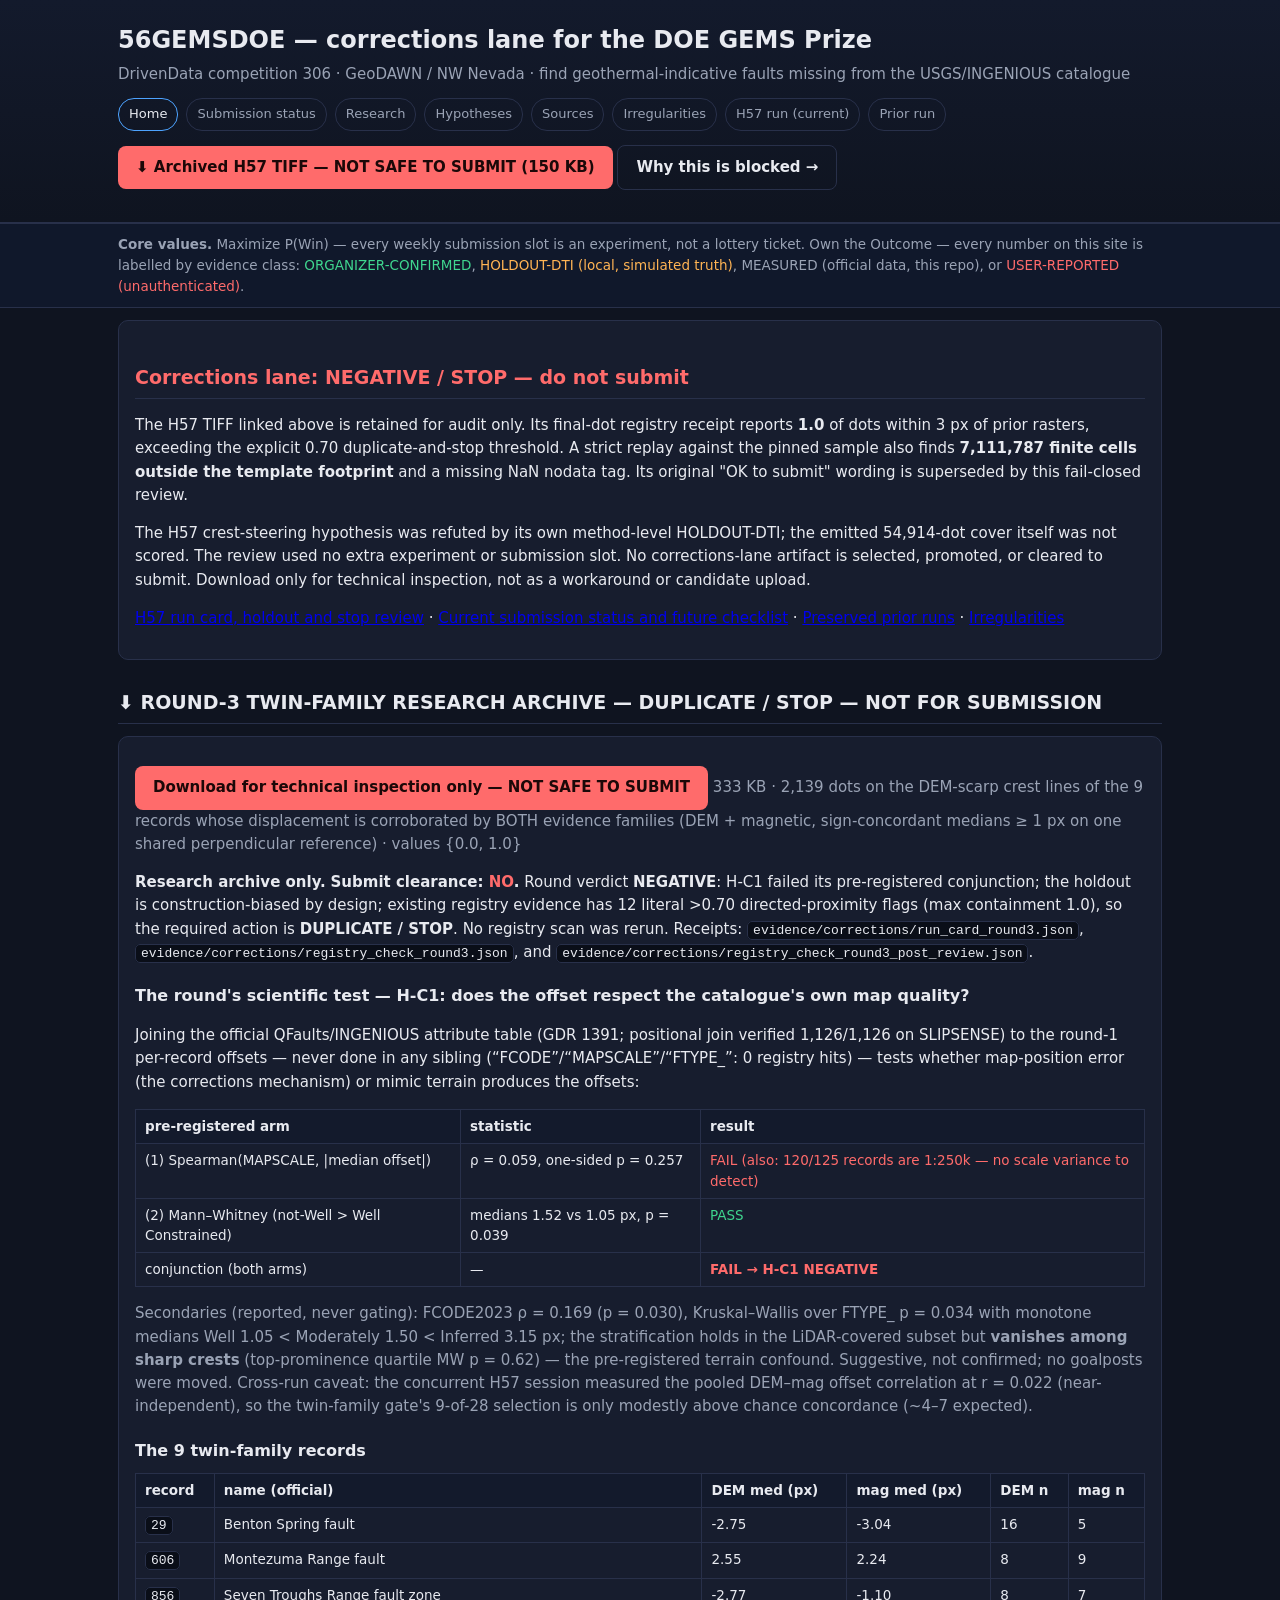
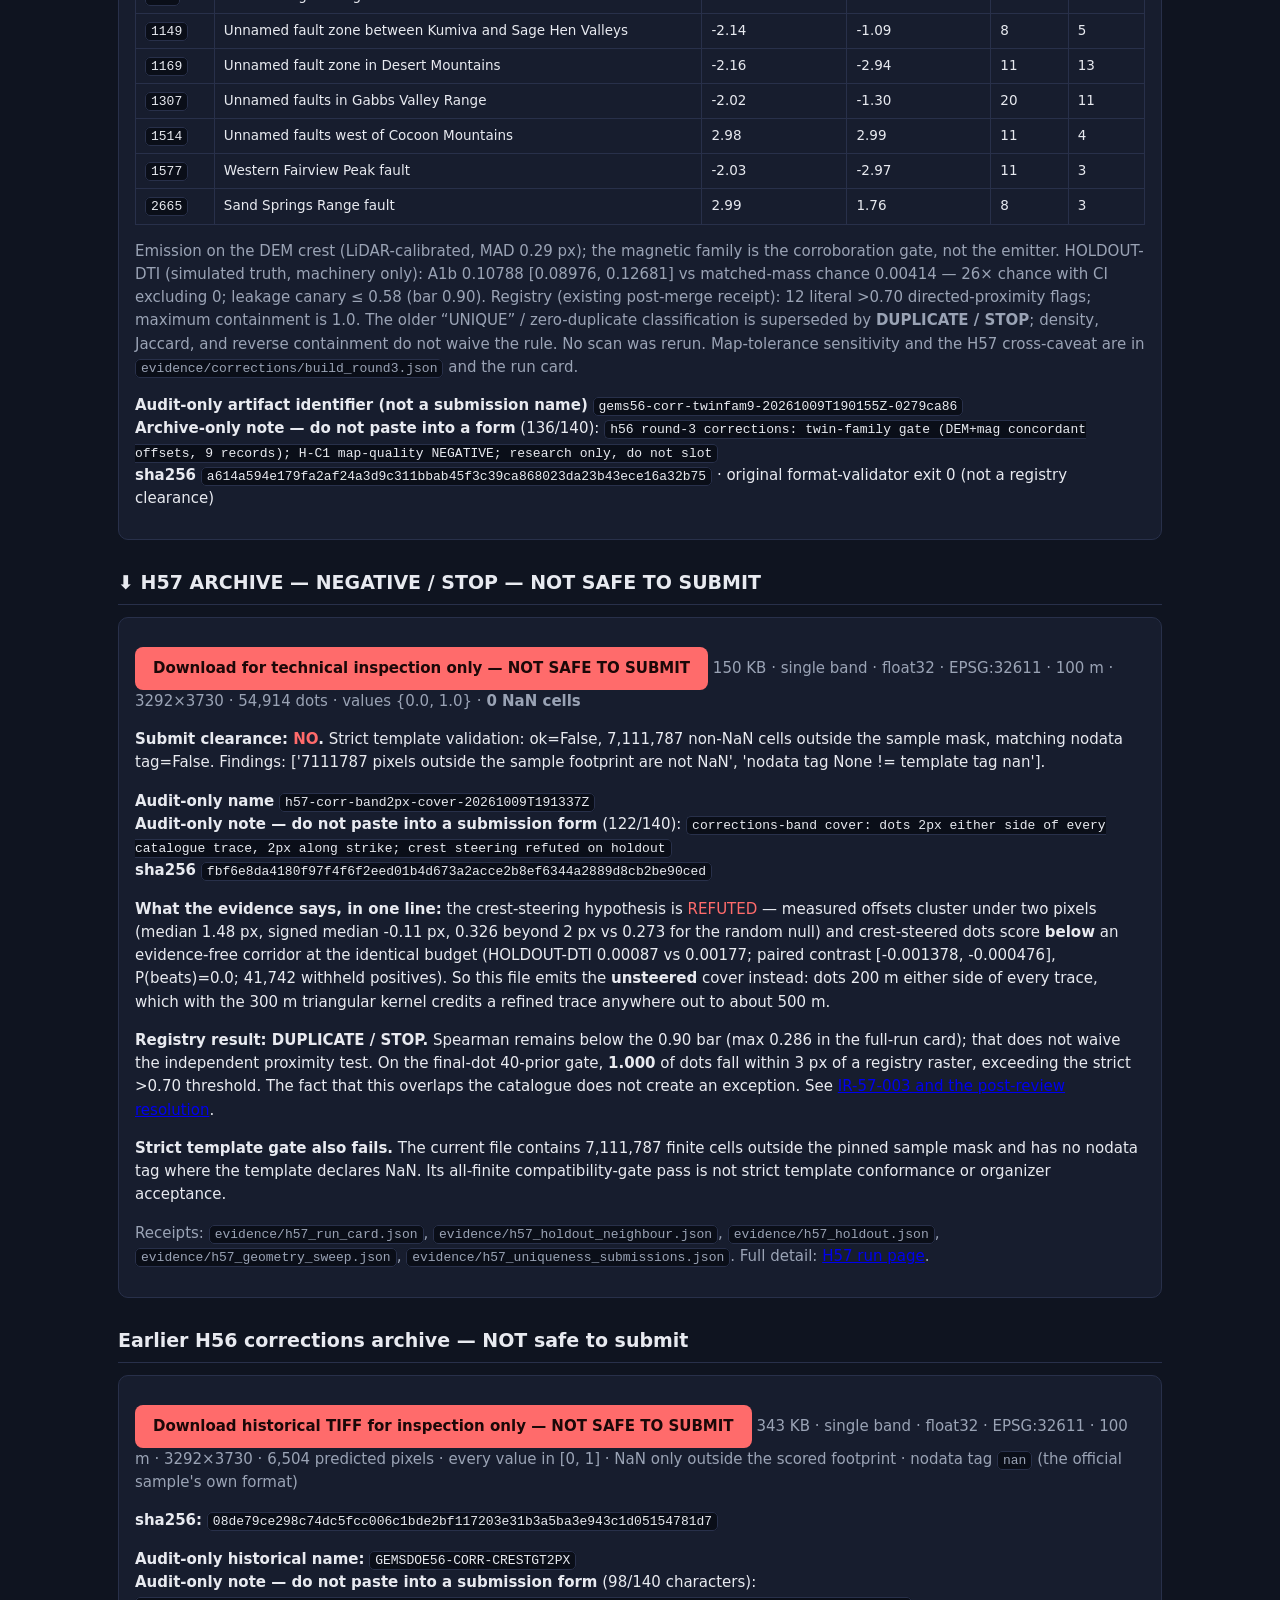
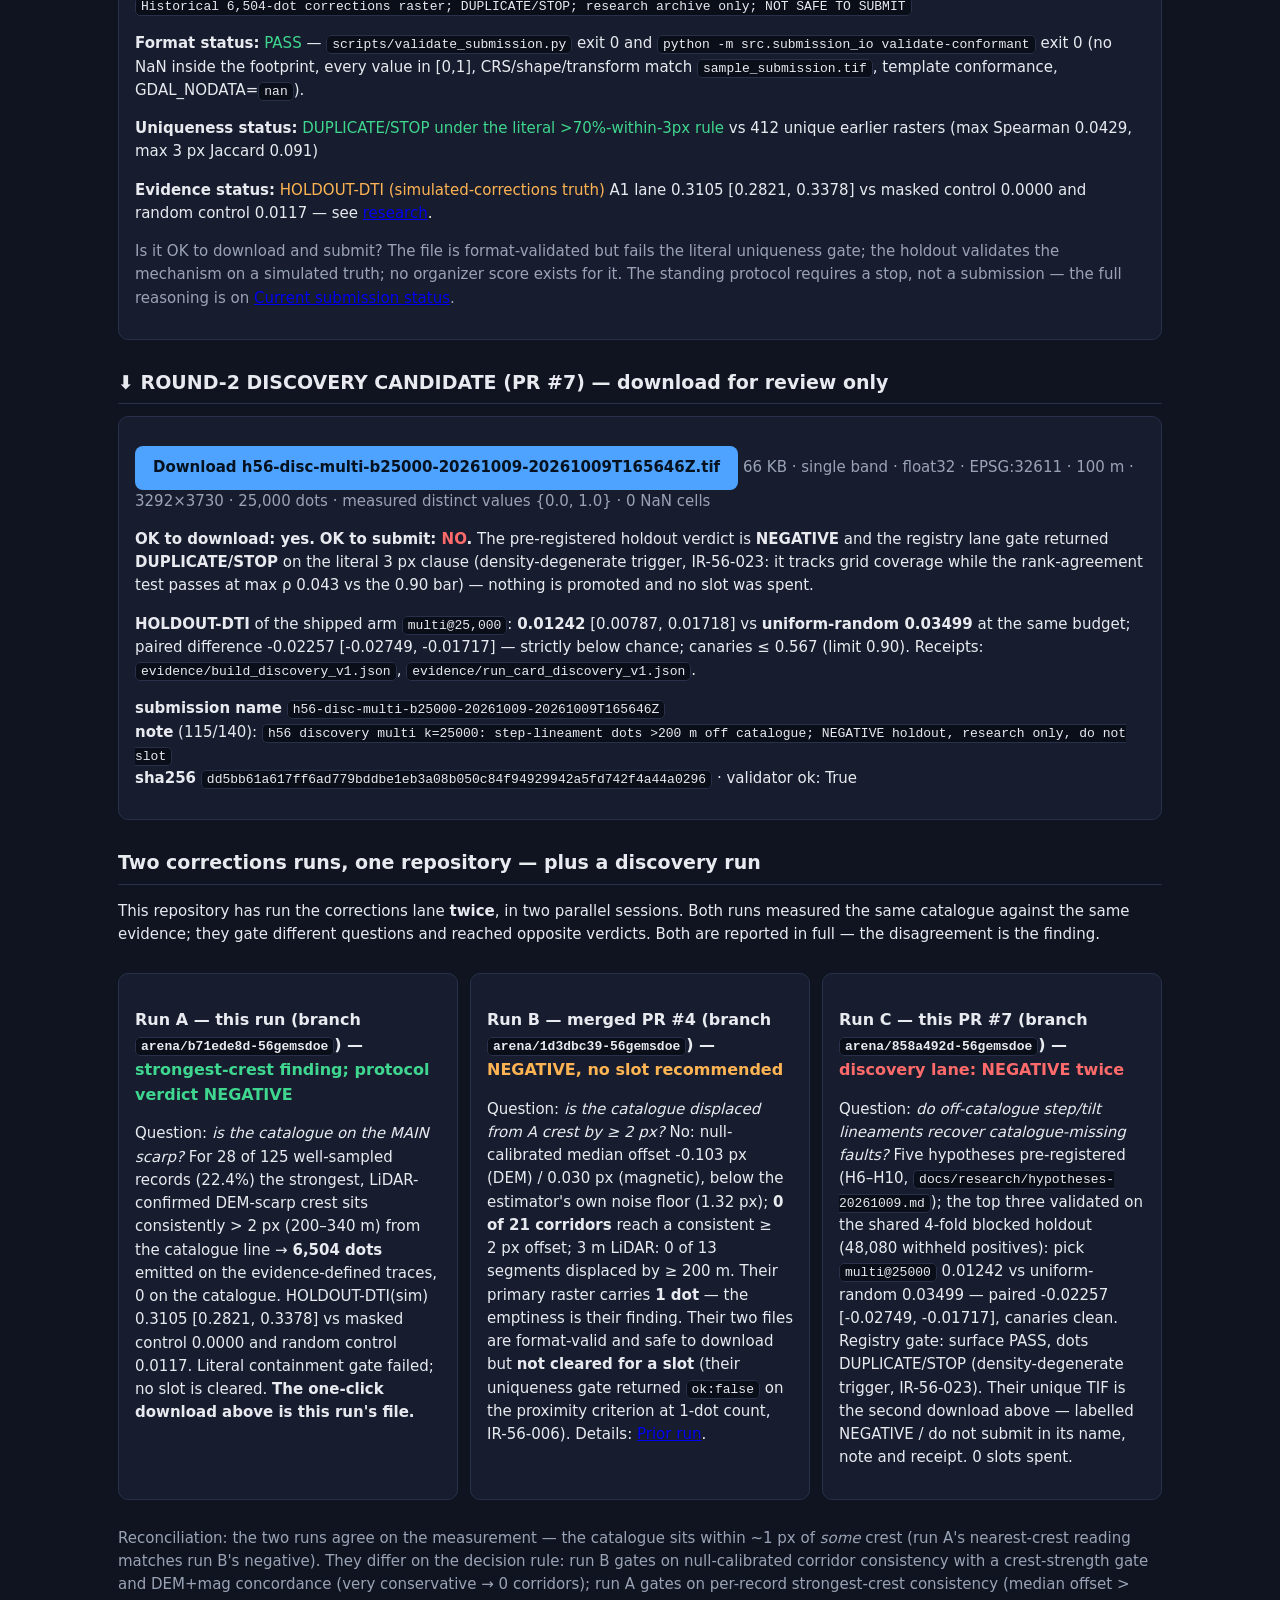
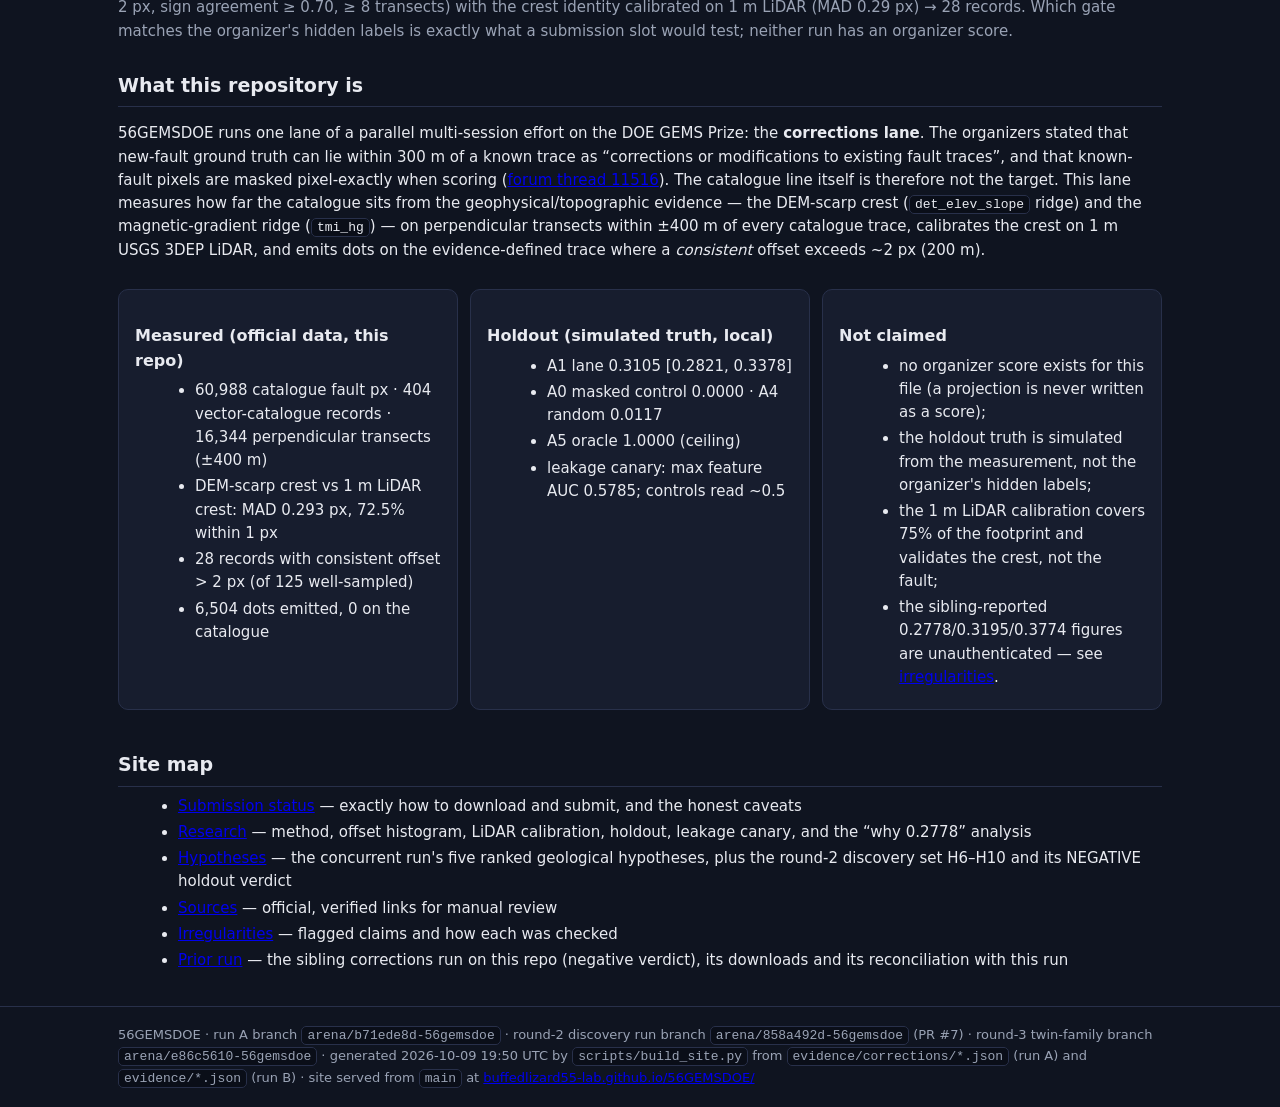
==== commit 840e4203: "Merge remote-tracking branch 'origin/main' into arena/454e7b60-56gemsdoe # Conflicts: #	.github/work" ====
--- a/docs/index.html
+++ b/docs/index.html
@@ -1,379 +1,305 @@
-<!doctype html><html lang='en'><head><meta charset='utf-8'><meta name='viewport' content='width=device-width,initial-scale=1'><title>56GEMSDOE · GEMS Prize audit desk and measurements</title><style>
-:root{--bg:#0d1117;--panel:#161b22;--ink:#e6edf3;--mut:#9198a1;--line:#262c36;--ok:#2ea043;--warn:#d29922;--bad:#f85149;--acc:#58a6ff}
-*{box-sizing:border-box}body{margin:0;background:var(--bg);color:var(--ink);font:15px/1.55 -apple-system,BlinkMacSystemFont,"Segoe UI",Roboto,Helvetica,Arial,sans-serif}
-main{max-width:1120px;margin:0 auto;padding:26px 20px 90px}h1{font-size:26px;margin:0 0 4px}h2{font-size:20px;margin:34px 0 10px;padding-top:14px;border-top:1px solid var(--line)}h3{font-size:16px;margin:18px 0 6px}
-a{color:var(--acc);text-decoration:none}a:hover{text-decoration:underline}.sub{color:var(--mut);margin:0 0 16px}
-.banner{border-radius:12px;padding:18px 20px;margin:16px 0;border:1px solid var(--line)}.banner.bad{background:rgba(248,81,73,.10);border-color:rgba(248,81,73,.45)}.banner.ok{background:rgba(46,160,67,.10);border-color:rgba(46,160,67,.45)}.banner.warn{background:rgba(210,153,34,.10);border-color:rgba(210,153,34,.45)}
-.banner .big{font-size:19px;font-weight:700}.banner p{margin:8px 0 0}
-.card{background:var(--panel);border:1px solid var(--line);border-radius:12px;padding:16px 18px;margin:14px 0}
-.btn{display:inline-block;background:var(--ok);color:#04140a;font-weight:700;padding:11px 16px;border-radius:9px;margin:4px 8px 4px 0}
-.btn.ghost{background:transparent;border:1px solid var(--line);color:var(--acc);font-weight:600}
-.badge{display:inline-block;font-size:12px;font-weight:700;letter-spacing:.02em;padding:3px 9px;border-radius:999px;margin-left:8px}
-.badge.ok{background:rgba(46,160,67,.18);color:#3fb950;border:1px solid rgba(46,160,67,.5)}
-.badge.warn{background:rgba(210,153,34,.16);color:#e3b341;border:1px solid rgba(210,153,34,.5)}
-.badge.bad{background:rgba(248,81,73,.14);color:#ff7b72;border:1px solid rgba(248,81,73,.5)}
-table.data{border-collapse:collapse;width:100%;margin:10px 0;font-size:13.5px}table.data th,table.data td{border:1px solid var(--line);padding:6px 8px;text-align:left;vertical-align:top}
-table.data th{background:#11161d;font-weight:700}code{background:#11161d;padding:1px 5px;border-radius:5px;font-size:13px}
-pre{background:#11161d;border:1px solid var(--line);border-radius:10px;padding:12px;overflow:auto;font-size:12.5px}
-ul{margin:8px 0 8px 18px}li{margin:4px 0}.muted{color:var(--mut)}
-.kpi{display:flex;flex-wrap:wrap;gap:10px;margin:12px 0}.kpi div{background:var(--panel);border:1px solid var(--line);border-radius:10px;padding:10px 14px;min-width:150px}
-.verdict{border-left:4px solid var(--warn);padding:9px 13px;margin:12px 0;background:rgba(210,153,34,.07);border-radius:0 8px 8px 0;font-size:14px}
-.kpi b{display:block;font-size:19px}.kpi span{color:var(--mut);font-size:12px;text-transform:uppercase;letter-spacing:.03em}
-</style></head><body><main>
-<!-- H57-CARD:BEGIN -->
-<div class=card style="border-color:#ff6b6b">
-<h2>&#11015; H57 corrections-band GeoTIFF &mdash; audit download only, NOT CLEARED</h2>
-<p><a class="btn" href="downloads/h57-corr-band2px-cover-20261009T191337Z.tif">Download h57-corr-band2px-cover-20261009T191337Z.tif (150 KB)</a>
-<a class="btn alt" href="downloads/h57-corr-band2px-cover-20261009T191337Z.zip">.zip</a>
-<a class="btn alt" href="h57.html">What it is &amp; the holdout &rarr;</a></p>
-<p><b>Available for audit download: YES. Cleared to submit: NO.</b>
-The local validator reports 0 NaN cells, 0 infinite cells, min 0.0,
-max 1.0, 1 band, float32, EPSG:32611, shape [3730, 3292],
-transform [100.0, 0.0, 243350.0, 0.0, -100.0, 4508550.0]; this is not an organizer upload receipt, and zero NaNs does not
-match the official sample's NaN exterior. No portal upload was tested. 54,914 dots.</p>
-<p><b>Run-record name (not a submission instruction)</b> <code>h57-corr-band2px-cover-20261009T191337Z</code><br>
-<b>Run-record note</b> (122/140): <code>corrections-band cover: dots 2px either side of every catalogue trace, 2px along strike; crest steering refuted on holdout</code><br>
+<!doctype html><html lang=en><head><meta charset=utf-8>
+<meta name=viewport content="width=device-width,initial-scale=1">
+<title>Home · 56GEMSDOE</title><style>
+:root{--bg:#0f1420;--fg:#e8eaf0;--mut:#9aa3b5;--acc:#4da3ff;--ok:#3fd68f;--warn:#ffb454;--bad:#ff6b6b;--card:#171d2e;--line:#28304a}
+*{box-sizing:border-box}
+body{margin:0;background:var(--bg);color:var(--fg);font:15px/1.55 system-ui,-apple-system,Segoe UI,Roboto,sans-serif}
+.wrap{max-width:1080px;margin:0 auto;padding:0 18px}
+header.top{background:linear-gradient(180deg,#131a2c,#0f1420);border-bottom:1px solid var(--line);padding:22px 0 18px}
+h1{font-size:24px;margin:0 0 4px}
+h2{font-size:19px;margin:28px 0 8px;border-bottom:1px solid var(--line);padding-bottom:6px}
+h3{font-size:16px;margin:20px 0 6px}
+nav{display:flex;flex-wrap:wrap;gap:8px;margin:12px 0}
+nav a{color:var(--mut);text-decoration:none;padding:5px 10px;border:1px solid var(--line);border-radius:16px;font-size:13px}
+nav a.active,nav a:hover{color:var(--fg);border-color:var(--acc)}
+.dlbtn{margin:14px 0}
+.btn{display:inline-block;background:var(--acc);color:#06121f;font-weight:600;text-decoration:none;padding:10px 18px;border-radius:8px}
+.btn.alt{background:transparent;color:var(--fg);border:1px solid var(--line)}
+.btn.stop{background:var(--bad);color:#1c0808}
+.btn:hover{filter:brightness(1.1)}
+.card{background:var(--card);border:1px solid var(--line);border-radius:10px;padding:14px 16px;margin:12px 0}
+.grid{display:grid;grid-template-columns:repeat(auto-fit,minmax(300px,1fr));gap:12px}
+.mut{color:var(--mut)}
+.ok{color:var(--ok)}.warn{color:var(--warn)}.bad{color:var(--bad)}
+code{background:#0a0e18;border:1px solid var(--line);border-radius:5px;padding:1px 5px;font-size:13px}
+pre{background:#0a0e18;border:1px solid var(--line);border-radius:8px;padding:12px;overflow:auto;font-size:12.5px}
+table{border-collapse:collapse;width:100%;font-size:13.5px;margin:10px 0}
+th,td{border:1px solid var(--line);padding:6px 9px;text-align:left;vertical-align:top}
+th{background:#131a2c}
+img{max-width:100%;border:1px solid var(--line);border-radius:8px}
+.values{background:#10182b;border-top:1px solid var(--line);border-bottom:1px solid var(--line);padding:10px 0;font-size:13.5px;color:var(--mut)}
+footer{border-top:1px solid var(--line);margin-top:34px;padding:18px 0 30px;color:var(--mut);font-size:13px}
+.tag{display:inline-block;font-size:11px;border:1px solid var(--line);border-radius:10px;padding:1px 8px;color:var(--mut);margin-right:5px}
+ul{margin:6px 0 6px 20px}li{margin:3px 0}
+</style></head><body>
+<header class=top><div class=wrap>
+<h1>56GEMSDOE &mdash; corrections lane for the DOE GEMS Prize</h1>
+<div class=mut>DrivenData competition 306 · GeoDAWN / NW Nevada · find geothermal-indicative
+faults missing from the USGS/INGENIOUS catalogue</div>
+<nav><a href="index.html" class=active>Home</a><a href="executive-summary.html">Submission status</a><a href="research.html">Research</a><a href="hypotheses.html">Hypotheses</a><a href="sources.html">Sources</a><a href="irregularities.html">Irregularities</a><a href="h57.html">H57 run (current)</a><a href="prior-run.html">Prior run</a></nav><div class="dlbtn"><a class="btn stop" href="downloads/h57-corr-band2px-cover-20261009T191337Z.tif">&#11015; Archived H57 TIFF — NOT SAFE TO SUBMIT (150 KB)</a> <a class="btn alt" href="h57.html">Why this is blocked &rarr;</a></div>
+</div></header>
+<div class=values><div class=wrap><b>Core values.</b> Maximize P(Win) &mdash; every weekly
+submission slot is an experiment, not a lottery ticket. Own the Outcome &mdash; every number
+on this site is labelled by evidence class: <span class=ok>ORGANIZER-CONFIRMED</span>,
+<span class=warn>HOLDOUT-DTI (local, simulated truth)</span>, <span class=mut>MEASURED (official
+data, this repo)</span>, or <span class=bad>USER-REPORTED (unauthenticated)</span>.</div></div>
+<main class=wrap><div class=card><h2 class=bad>Corrections lane: NEGATIVE / STOP — do not submit</h2>
+<p>The H57 TIFF linked above is retained for audit only. Its final-dot registry receipt reports
+<b>1.0</b> of dots within 3 px of prior rasters, exceeding the explicit 0.70 duplicate-and-stop
+threshold. A strict replay against the pinned sample also finds <b>7,111,787 finite cells outside
+the template footprint</b> and a missing NaN nodata tag. Its original "OK to submit" wording is
+superseded by this fail-closed review.</p>
+<p>The H57 crest-steering hypothesis was refuted by its own method-level HOLDOUT-DTI; the emitted
+54,914-dot cover itself was not scored. The review used no extra experiment or submission slot.
+No corrections-lane artifact is selected, promoted, or cleared to submit. Download only for
+technical inspection, not as a workaround or candidate upload.</p>
+<p><a href="h57.html">H57 run card, holdout and stop review</a> ·
+<a href="executive-summary.html">Current submission status and future checklist</a> ·
+<a href="prior-run.html">Preserved prior runs</a> ·
+<a href="irregularities.html">Irregularities</a></p></div>
+
+<h2>&#11015;&nbsp;ROUND-3 TWIN-FAMILY RESEARCH ARCHIVE — DUPLICATE / STOP — NOT FOR SUBMISSION</h2>
+<div class=card>
+<p><a class="btn stop" href="downloads/gems56-corr-twinfam9-20261009T190155Z-0279ca86-nan.tif">Download for technical inspection only — NOT SAFE TO SUBMIT</a>
+<span class=mut>333 KB · 2,139 dots on the
+DEM-scarp crest lines of the 9 records whose displacement is
+corroborated by BOTH evidence families (DEM + magnetic, sign-concordant medians &ge; 1&nbsp;px
+on one shared perpendicular reference) · values {0.0, 1.0}</span></p>
+<p><b>Research archive only.</b> <b>Submit clearance: <span class=bad>NO</span>.</b>
+Round verdict <b>NEGATIVE</b>: H-C1 failed its pre-registered conjunction; the holdout is
+construction-biased by design; existing registry evidence has 12 literal &gt;0.70 directed-proximity
+flags (max containment 1.0), so the required action is <b>DUPLICATE / STOP</b>. No registry scan
+was rerun. Receipts: <code>evidence/corrections/run_card_round3.json</code>,
+<code>evidence/corrections/registry_check_round3.json</code>, and
+<code>evidence/corrections/registry_check_round3_post_review.json</code>.</p>
+<h3>The round's scientific test &mdash; H-C1: does the offset respect the catalogue's own map quality?</h3>
+<p>Joining the official QFaults/INGENIOUS attribute table (GDR 1391; positional join verified
+1,126/1,126 on SLIPSENSE) to the round-1 per-record offsets &mdash; never done in any sibling
+(&ldquo;FCODE&rdquo;/&ldquo;MAPSCALE&rdquo;/&ldquo;FTYPE_&rdquo;: 0 registry hits) &mdash; tests
+whether map-position error (the corrections mechanism) or mimic terrain produces the offsets:</p>
+<table>
+<tr><th>pre-registered arm</th><th>statistic</th><th>result</th></tr>
+<tr><td>(1) Spearman(MAPSCALE, |median offset|)</td><td>&rho; = 0.059, one-sided p = 0.257</td><td class=bad>FAIL (also: 120/125 records are 1:250k &mdash; no scale variance to detect)</td></tr>
+<tr><td>(2) Mann&ndash;Whitney (not-Well &gt; Well Constrained)</td><td>medians 1.52 vs 1.05 px, p = 0.039</td><td class=ok>PASS</td></tr>
+<tr><td>conjunction (both arms)</td><td>&mdash;</td><td class=bad><b>FAIL &rarr; H-C1 NEGATIVE</b></td></tr>
+</table>
+<p class=mut>Secondaries (reported, never gating): FCODE2023 &rho; = 0.169
+(p = 0.030), Kruskal&ndash;Wallis over FTYPE_ p = 0.034 with monotone
+medians Well 1.05 &lt; Moderately 1.50 &lt; Inferred 3.15 px; the stratification holds in the
+LiDAR-covered subset but <b>vanishes among sharp crests</b> (top-prominence quartile MW
+p = 0.62) &mdash; the pre-registered terrain confound. Suggestive, not
+confirmed; no goalposts were moved. Cross-run caveat: the concurrent H57 session measured the
+pooled DEM&ndash;mag offset correlation at r = 0.022 (near-independent), so the twin-family
+gate's 9-of-28 selection is only modestly above chance concordance (~4&ndash;7 expected).</p>
+<h3>The 9 twin-family records</h3>
+<table>
+<tr><th>record</th><th>name (official)</th><th>DEM med (px)</th><th>mag med (px)</th><th>DEM n</th><th>mag n</th></tr>
+<tr><td><code>29</code></td><td>Benton Spring fault</td><td>-2.75</td><td>-3.04</td><td>16</td><td>5</td></tr><tr><td><code>606</code></td><td>Montezuma Range fault</td><td>2.55</td><td>2.24</td><td>8</td><td>9</td></tr><tr><td><code>856</code></td><td>Seven Troughs Range fault zone</td><td>-2.77</td><td>-1.10</td><td>8</td><td>7</td></tr><tr><td><code>1149</code></td><td>Unnamed fault zone between Kumiva and Sage Hen Valleys</td><td>-2.14</td><td>-1.09</td><td>8</td><td>5</td></tr><tr><td><code>1169</code></td><td>Unnamed fault zone in Desert Mountains</td><td>-2.16</td><td>-2.94</td><td>11</td><td>13</td></tr><tr><td><code>1307</code></td><td>Unnamed faults in Gabbs Valley Range</td><td>-2.02</td><td>-1.30</td><td>20</td><td>11</td></tr><tr><td><code>1514</code></td><td>Unnamed faults west of Cocoon Mountains</td><td>2.98</td><td>2.99</td><td>11</td><td>4</td></tr><tr><td><code>1577</code></td><td>Western Fairview Peak fault</td><td>-2.03</td><td>-2.97</td><td>11</td><td>3</td></tr><tr><td><code>2665</code></td><td>Sand Springs Range fault</td><td>2.99</td><td>1.76</td><td>8</td><td>3</td></tr>
+</table>
+<p class=mut>Emission on the DEM crest (LiDAR-calibrated, MAD 0.29&nbsp;px); the magnetic family
+is the corroboration gate, not the emitter. HOLDOUT-DTI (simulated truth, machinery only):
+A1b 0.10788 [0.08976, 0.12681] vs matched-mass
+chance 0.00414 &mdash; 26&times; chance with CI excluding 0; leakage canary
+&le; 0.58 (bar 0.90). Registry (existing post-merge receipt): 12 literal &gt;0.70 directed-proximity flags;
+maximum containment is 1.0. The older &ldquo;UNIQUE&rdquo; / zero-duplicate classification is
+superseded by <b>DUPLICATE / STOP</b>; density, Jaccard, and reverse containment do not waive
+the rule. No scan was rerun. Map-tolerance sensitivity and the H57 cross-caveat are in
+<code>evidence/corrections/build_round3.json</code> and the run card.</p>
+<p><b>Audit-only artifact identifier (not a submission name)</b>
+<code>gems56-corr-twinfam9-20261009T190155Z-0279ca86</code><br>
+<b>Archive-only note — do not paste into a form</b> (136/140):
+<code>h56 round-3 corrections: twin-family gate (DEM+mag concordant offsets, 9 records); H-C1 map-quality NEGATIVE; research only, do not slot</code><br>
+<b>sha256</b> <code>a614a594e179fa2af24a3d9c311bbab45f3c39ca868023da23b43ece16a32b75</code> · original format-validator exit
+0 (not a registry clearance)</p>
+</div>
+
+
+<h2>&#11015;&nbsp;H57 ARCHIVE — NEGATIVE / STOP — NOT SAFE TO SUBMIT</h2>
+<div class=card>
+<p><a class="btn stop" href="downloads/h57-corr-band2px-cover-20261009T191337Z.tif">Download for technical inspection only — NOT SAFE TO SUBMIT</a>
+<span class=mut>150 KB · single band · float32 ·
+EPSG:32611 · 100 m · 3292&times;3730 · 54,914 dots · values {0.0, 1.0} ·
+<b>0 NaN cells</b></span></p>
+<p><b>Submit clearance: <span class=bad>NO</span>.</b> Strict template validation: ok=False,
+7,111,787 non-NaN cells outside the sample mask, matching nodata tag=False.
+Findings: ['7111787 pixels outside the sample footprint are not NaN', 'nodata tag None != template tag nan'].</p>
+<p><b>Audit-only name</b> <code>h57-corr-band2px-cover-20261009T191337Z</code><br>
+<b>Audit-only note — do not paste into a submission form</b> (122/140):
+<code>corrections-band cover: dots 2px either side of every catalogue trace, 2px along strike; crest steering refuted on holdout</code><br>
 <b>sha256</b> <code>fbf6e8da4180f97f4f6f2eed01b4d673a2acce2b8ef6344a2889d8cb2be90ced</code></p>
-<p><b>Honest verdict:</b> the lane's crest-steering hypothesis is <b>REFUTED</b> by its own
-holdout &mdash; offsets cluster under two pixels (median 1.48 px,
-signed median -0.11 px, 0.326 beyond 2 px vs
-0.273 for the random null). HOLDOUT-DTI evaluator
-<code>h57-hide-and-recover-v1 (src/metrics.py, alpha 0.2, beta 0.8, 300 m triangular kernel, visible faults masked pixel-exactly)</code>, 41,742 withheld positives:
-B2 crest-steered 0.000872 [0.000486, 0.001327]
-vs B1 evidence-free 0.001773 [0.001295, 0.002317];
-paired 95% contrast [-0.001378, -0.000476].
-These are local results on withheld mapped faults, not organizer scores or tests of real corrections truth.
-The historical run emitted an unsteered 200 m band-cover: a coverage bet, not an evidence-supported
-corrected trace. No holdout can score the real corrections family because no corrections labels exist.</p>
-<p>Uniqueness diagnostics: max Spearman 0.286 and max exact-pixel Jaccard
-0.152; these do not waive the literal gate. The final-dot
-receipt says <b>DUPLICATE/STOP</b> (max directed near fraction
-1.000; 39 near-offenders).
-Under the stated protocol this blocks upload and slot selection. The H57 holdout is negative for
-crest steering, and no holdout tests real corrections truth. Run card:
-<code>evidence/h57_run_card.json</code>; current decision:
-<code>evidence/submission_status.json</code>.</p>
-</div>
-<!-- H57-CARD:END -->
-<h1>56GEMSDOE · GEMS Prize audit desk and measurements</h1><p class='sub'>Audit status and measurements. Live site: <a href='https://buffedlizard55-lab.github.io/56GEMSDOE/'>buffedlizard55-lab.github.io/56GEMSDOE</a> · H56 audit guide: <a href='executive-summary.html'>candidate evidence</a> · format reference: <a href='submit.html'>organizer requirements</a> · flags: <a href='irregularities.html'>irregularities</a> · round 1: <a href='lane1-corrections.html'>corrections measurement</a> · <a href='#sources'>sources</a></p><div class="card" id="tldr">
-<h2 style="margin-top:0;border:0;padding:0">Executive summary - read this first</h2>
+<p><b>What the evidence says, in one line:</b> the crest-steering hypothesis is
+<span class=bad>REFUTED</span> &mdash; measured offsets cluster under two pixels
+(median 1.48 px, signed median
+-0.11 px, 0.326 beyond 2 px vs
+0.273 for the random null) and crest-steered dots score
+<b>below</b> an evidence-free corridor at the identical budget
+(HOLDOUT-DTI 0.00087 vs 0.00177;
+paired contrast [-0.001378, -0.000476],
+P(beats)=0.0;
+41,742 withheld positives). So this file emits the
+<b>unsteered</b> cover instead: dots 200 m either side of every trace, which with the 300 m
+triangular kernel credits a refined trace anywhere out to about 500 m.</p>
+<p><b>Registry result: DUPLICATE / STOP.</b> Spearman remains below the 0.90 bar
+(max 0.286 in the full-run card); that does not waive the independent
+proximity test. On the final-dot 40-prior gate, <b>1.000</b>
+of dots fall within 3 px of a registry raster, exceeding the strict &gt;0.70 threshold.
+The fact that this overlaps the catalogue does not create an exception. See
+<a href="irregularities.html">IR-57-003 and the post-review resolution</a>.</p>
+<p><b>Strict template gate also fails.</b> The current file contains 7,111,787 finite cells
+outside the pinned sample mask and has no nodata tag where the template declares NaN. Its
+all-finite compatibility-gate pass is not strict template conformance or organizer acceptance.</p>
+<p class=mut>Receipts: <code>evidence/h57_run_card.json</code>,
+<code>evidence/h57_holdout_neighbour.json</code>, <code>evidence/h57_holdout.json</code>,
+<code>evidence/h57_geometry_sweep.json</code>,
+<code>evidence/h57_uniqueness_submissions.json</code>. Full detail:
+<a href="h57.html">H57 run page</a>.</p>
+</div>
+
+<h2>Earlier H56 corrections archive — NOT safe to submit</h2>
+<div class=card>
+<p><a class="btn stop" href="downloads/gems56-corr-crestgt2px-20261009T051209Z-78fc86ad-nan.tif">Download historical TIFF for inspection only — NOT SAFE TO SUBMIT</a>
+<span class=mut>343 KB · single band · float32 · EPSG:32611 · 100 m ·
+3292&times;3730 · 6,504 predicted pixels · every value in [0, 1] · NaN only outside the
+scored footprint · nodata tag <code>nan</code> (the official sample's own format)</span></p>
+<p><b>sha256:</b> <code>08de79ce298c74dc5fcc006c1bde2bf117203e31b3a5ba3e943c1d05154781d7</code></p>
+<p><b>Audit-only historical name:</b> <code>GEMSDOE56-CORR-CRESTGT2PX</code><br>
+<b>Audit-only note — do not paste into a submission form</b>
+(98/140 characters):<br><code>Historical 6,504-dot corrections raster; DUPLICATE/STOP; research archive only; NOT SAFE TO SUBMIT</code></p>
+<p><b>Format status:</b> <span class=ok>PASS</span> &mdash; <code>scripts/validate_submission.py</code>
+exit 0 and <code>python -m src.submission_io validate-conformant</code> exit 0
+(no NaN inside the footprint, every value in [0,1], CRS/shape/transform match
+<code>sample_submission.tif</code>, template conformance, GDAL_NODATA=<code>nan</code>).</p>
+<p><b>Uniqueness status:</b> <span class=ok>DUPLICATE/STOP under the literal &gt;70%-within-3px rule</span> vs 412 unique earlier rasters (max Spearman 0.0429, max 3&nbsp;px Jaccard 0.091)</p>
+<p><b>Evidence status:</b> <span class=warn>HOLDOUT-DTI (simulated-corrections truth)</span>
+A1 lane 0.3105 [0.2821, 0.3378] vs masked control
+0.0000 and random control 0.0117 &mdash; see <a href="research.html">research</a>.</p>
+<p class=mut>Is it OK to download and submit? The file is format-validated but fails the literal uniqueness gate; the
+holdout validates the mechanism on a simulated truth; no organizer score exists for it. The
+standing protocol requires a stop, not a submission &mdash; the full reasoning is on
+<a href="executive-summary.html">Current submission status</a>.</p>
+</div>
+
+
+<h2>&#11015;&nbsp;ROUND-2 DISCOVERY CANDIDATE (PR #7) &mdash; download for review only</h2>
+<div class=card>
+<p><a class="btn" href="downloads/h56-disc-multi-b25000-20261009-20261009T165646Z.tif">Download h56-disc-multi-b25000-20261009-20261009T165646Z.tif</a>
+<span class=mut>66 KB · single band · float32 · EPSG:32611 ·
+100 m · 3292&times;3730 · 25,000 dots · measured distinct values {0.0, 1.0} ·
+0 NaN cells</span></p>
+<p><b>OK to download: yes.</b> <b>OK to submit: <span class=bad>NO</span>.</b>
+The pre-registered holdout verdict is <b>NEGATIVE</b> and the registry lane gate returned
+<b>DUPLICATE/STOP</b> on the literal 3&nbsp;px clause (density-degenerate trigger, IR-56-023: it
+tracks grid coverage while the rank-agreement test passes at max &rho; 0.043 vs the 0.90 bar)
+&mdash; nothing is promoted and no slot was spent.</p>
+<p><b>HOLDOUT-DTI</b> of the shipped arm <code>multi@25,000</code>:
+<b>0.01242</b> [0.00787,
+0.01718] vs <b>uniform-random 0.03499</b> at the
+same budget; paired difference -0.02257
+[-0.02749, -0.01717] &mdash; strictly below chance; canaries
+&le; 0.567 (limit 0.90). Receipts:
+<code>evidence/build_discovery_v1.json</code>, <code>evidence/run_card_discovery_v1.json</code>.</p>
+<p><b>submission name</b> <code>h56-disc-multi-b25000-20261009-20261009T165646Z</code><br>
+<b>note</b> (115/140): <code>h56 discovery multi k=25000: step-lineament dots &gt;200 m off catalogue; NEGATIVE holdout, research only, do not slot</code><br>
+<b>sha256</b> <code>dd5bb61a617ff6ad779bddbe1eb3a08b050c84f94929942a5fd742f4a44a0296</code> · validator ok:
+True</p>
+</div>
+
+<h2>Two corrections runs, one repository &mdash; plus a discovery run</h2>
+<p>This repository has run the corrections lane <b>twice</b>, in two parallel sessions.
+Both runs measured the same catalogue against the same evidence; they gate different
+questions and reached opposite verdicts. Both are reported in full &mdash; the disagreement
+is the finding.</p>
+<div class=grid>
+<div class=card><h3>Run A &mdash; this run (branch <code>arena/b71ede8d-56gemsdoe</code>) &mdash; <span class=ok>strongest-crest finding; protocol verdict NEGATIVE</span></h3>
+<p>Question: <em>is the catalogue on the MAIN scarp?</em> For 28 of 125 well-sampled records
+(22.4%) the strongest, LiDAR-confirmed DEM-scarp crest sits consistently &gt; 2&nbsp;px
+(200&ndash;340&nbsp;m) from the catalogue line &rarr; <b>6,504 dots</b> emitted on the
+evidence-defined traces, 0 on the catalogue. HOLDOUT-DTI(sim) 0.3105
+[0.2821, 0.3378] vs masked control 0.0000 and
+random control 0.0117. Literal containment gate failed; no slot is cleared.
+<b>The one-click download above is this run's file.</b></p></div>
+<div class=card><h3>Run B &mdash; merged PR #4 (branch <code>arena/1d3dbc39-56gemsdoe</code>) &mdash; <span class=warn>NEGATIVE, no slot recommended</span></h3>
+<p>Question: <em>is the catalogue displaced from A crest by &ge; 2&nbsp;px?</em> No:
+null-calibrated median offset -0.103&nbsp;px (DEM) /
+0.030&nbsp;px (magnetic), below the estimator's own noise floor
+(1.32&nbsp;px); <b>0 of 21
+corridors</b> reach a consistent &ge; 2&nbsp;px offset; 3&nbsp;m LiDAR: 0 of
+13 segments displaced by &ge; 200&nbsp;m. Their primary raster carries
+<b>1 dot</b> &mdash; the emptiness is their finding. Their two
+files are format-valid and safe to download but <b>not cleared for a slot</b> (their
+uniqueness gate returned <code>ok:false</code> on the proximity criterion at 1-dot count,
+IR-56-006). Details: <a href="prior-run.html">Prior run</a>.</p></div>
+<div class=card><h3>Run C &mdash; this PR #7 (branch <code>arena/858a492d-56gemsdoe</code>) &mdash; <span class=bad>discovery lane: NEGATIVE twice</span></h3>
+<p>Question: <em>do off-catalogue step/tilt lineaments recover catalogue-missing faults?</em>
+Five hypotheses pre-registered (H6&ndash;H10, <code>docs/research/hypotheses-20261009.md</code>);
+the top three validated on the shared 4-fold blocked holdout (48,080 withheld positives):
+pick <code>multi@25000</code> 0.01242
+vs uniform-random 0.03499 &mdash; paired -0.02257
+[-0.02749, -0.01717],
+canaries clean. Registry gate: surface PASS, dots
+DUPLICATE/STOP (density-degenerate trigger, IR-56-023).
+Their unique TIF is the second download above &mdash; labelled NEGATIVE / do not submit in
+its name, note and receipt. 0 slots spent.</p></div>
+</div>
+<p class=mut>Reconciliation: the two runs agree on the measurement &mdash; the catalogue sits
+within ~1&nbsp;px of <em>some</em> crest (run A's nearest-crest reading matches run B's
+negative). They differ on the decision rule: run B gates on null-calibrated corridor
+consistency with a crest-strength gate and DEM+mag concordance (very conservative &rarr;
+0 corridors); run A gates on per-record strongest-crest consistency (median offset
+&gt; 2&nbsp;px, sign agreement &ge; 0.70, &ge; 8 transects) with the crest identity
+calibrated on 1&nbsp;m LiDAR (MAD 0.29&nbsp;px) &rarr; 28 records. Which gate matches the
+organizer's hidden labels is exactly what a submission slot would test; neither run has an
+organizer score.</p>
+
+<h2>What this repository is</h2>
+<p>56GEMSDOE runs one lane of a parallel multi-session effort on the DOE GEMS Prize: the
+<b>corrections lane</b>. The organizers stated that new-fault ground truth can lie within
+300&nbsp;m of a known trace as &ldquo;corrections or modifications to existing fault
+traces&rdquo;, and that known-fault pixels are masked pixel-exactly when scoring
+(<a href="https://community.drivendata.org/t/scoring-clarification-are-known-usgs-ingenious-faults-masked-when-scoring-and-are-they-in-the-final-round-label-set/11516">forum thread 11516</a>).
+The catalogue line itself is therefore not the target. This lane measures how far the
+catalogue sits from the geophysical/topographic evidence &mdash; the DEM-scarp crest
+(<code>det_elev_slope</code> ridge) and the magnetic-gradient ridge (<code>tmi_hg</code>)
+&mdash; on perpendicular transects within &plusmn;400&nbsp;m of every catalogue trace,
+calibrates the crest on 1&nbsp;m USGS 3DEP LiDAR, and emits dots on the evidence-defined
+trace where a <em>consistent</em> offset exceeds ~2&nbsp;px (200&nbsp;m).</p>
+<div class=grid>
+<div class=card><h3>Measured (official data, this repo)</h3><ul>
+<li>60,988 catalogue fault px · 404 vector-catalogue
+records · 16,344 perpendicular transects (&plusmn;400&nbsp;m)</li>
+<li>DEM-scarp crest vs 1&nbsp;m LiDAR crest: MAD 0.293&nbsp;px,
+72.5% within 1&nbsp;px</li>
+<li>28 records with consistent offset &gt; 2&nbsp;px (of 125 well-sampled)</li>
+<li>6,504 dots emitted, 0 on the catalogue</li></ul></div>
+<div class=card><h3>Holdout (simulated truth, local)</h3><ul>
+<li>A1 lane 0.3105 [0.2821, 0.3378]</li>
+<li>A0 masked control 0.0000 · A4 random 0.0117</li>
+<li>A5 oracle 1.0000 (ceiling)</li>
+<li>leakage canary: max feature AUC 0.5785; controls read ~0.5</li></ul></div>
+<div class=card><h3>Not claimed</h3><ul>
+<li>no organizer score exists for this file (a projection is never written as a score);</li>
+<li>the holdout truth is simulated from the measurement, not the organizer's hidden labels;</li>
+<li>the 1&nbsp;m LiDAR calibration covers 75% of the footprint and validates the crest,
+not the fault;</li>
+<li>the sibling-reported 0.2778/0.3195/0.3774 figures are unauthenticated &mdash; see
+<a href="irregularities.html">irregularities</a>.</li></ul></div>
+</div>
+<h2>Site map</h2>
 <ul>
- <li><b>Verdict: do not promote.</b> The best own arm, <code>mag_ridge|packed</code>, scores
-     0.0387 [0.0348, 0.0424]
-     against 0.0900 [0.0811, 0.0988] for the sibling surface on the same
-     4 folds. Both are local HOLDOUT-DTI using evaluator
-     <code>gems52-pooled-hide-v1</code> (36,335 withheld positives), not organizer scores.
-     Every hypothesis set out to be tested this round was rejected on measurement; the negative results are the
-     deliverable (<a href="research/hypotheses-round2.md">hypotheses-round2.md</a>).</li>
- <li><b>Both rasters are available as audit downloads only.</b> Their adjacent receipts record local
-     on-disk format measurements; these do not establish organizer exterior-mask compatibility or portal
-     acceptance. This review selected no weekly slot and made no upload. The H57 corrections artifact has its
-     own audit-only/DUPLICATE/STOP status in the banner above.</li>
- <li><b>Why the group's best file scores what it scores</b> (measured, not narrated): it is a
-     37,654-dot <b>strict subset</b> of an earlier filing, and the
-     6,436 deleted cells are exactly the dots within 2 px of a catalogue pixel -
-     mass the organiser's mask throws away. The whole +0.0178
-     difference is that one prune. Inverting the published formula on the two scores gives T = 5,223
-     credit (0.139 per dot) and |G| = 12,783-18,294
-     hidden pixels; at perfect placement the same mass would score
-     0.825, so every remaining point is place-finding.</li>
- <li><b>The shared holdout cannot see that prune</b> - local HOLDOUT-DTI evaluator
-     <code>gems52-pooled-hide-v1</code>, 36,335 withheld
-     positives: the pruned file scores 0.00380
-     [95% CI 0.00330,
-     0.00429] against
-     0.09003 [95% CI 0.08113,
-     0.09878] for its unpruned parent. This is the opposite sign of the
-     live result because withheld truth <i>is</i> catalogue trace. We therefore never used hide-DTI to decide
-     the near-catalogue floor (IR-56-011).</li>
- <li><b>Unique</b>: 868 prior rasters from every sibling repo screened
-     at &le;3 px in both directions - 0 exceed the 0.70 duplicate rule.</li>
- <li><b>Evidence classes</b>: local evaluation scores are HOLDOUT-DTI and should travel with their evaluator,
-     withheld-positive count and 95% CI; only a submission-page receipt would make a score
-     ORGANIZER-CONFIRMED. Live scores 0.2778 and 0.3195 are USER-REPORTED from the brief; this repository has
-     no organizer-confirmed score and makes no future-score projection.</li>
-</ul></div>
-
-
-<div class="banner warn">
-  <div class="big">Audit downloads only — no candidate selected for a weekly slot.</div>
-  <p>The links below are H56 field/physics artifacts. Each adjacent receipt reports local checks for its own
-  bytes; these are not organizer upload receipts and do not establish portal acceptance. No slot was selected
-  or spent by this review. The H57 corrections file is separately labelled audit-only and DUPLICATE/STOP in
-  the red status card above.</p>
-</div>
-
-    <div class="card">
-      <h3>PRIMARY &nbsp;<code>h56-magpack-37k-20261009.tif</code>
-        <span class="badge warn">available for audit download only</span>
-        <span class="badge bad">NOT CLEARED / no slot selected</span></h3>
-      <p><a class="btn" href="downloads/h56-magpack-37k-20261009.tif" download>&#11015; Download h56-magpack-37k-20261009.tif</a>
-         <a class="btn ghost" href="downloads/h56-magpack-37k-20261009.zip" download>.zip (one GeoTIFF inside)</a>
-         <a class="btn ghost" href="downloads/checks-h56-magpack-37k-20261009.json">format receipt</a>
-         <a class="btn ghost" href="evidence/raster-h56-magpack-37k-20261009.json">full evidence</a></p>
-      <ul>
-        <li><b>37,654 dots</b>; this file's local receipt reports values [0.0, 1.0],
-            single band float32, EPSG:32611, 100 m, 3730&nbsp;&times;&nbsp;3292, zero NaN and no nodata tag.
-            These are local measurements, not a statement that the organizer's exterior-mask policy is satisfied
-            or that the portal will accept this file; no upload was tested.</li>
-        <li>minimum distance to a catalogue pixel: <b>2.24 px</b>
-            (224 m), share of dots &gt; 2 px from the catalogue:
-            100.0%</li>
-        <li>arm: <code>mag_ridge|packed</code> &nbsp; sha256 <code>62824bcab55d9742&#8230;</code>
-            &nbsp; 154,019 bytes</li>
-        <li>run-record name (not a submission instruction): <b>h56-magpack-37k-20261009</b> &nbsp; abbreviated run-record note
-            (historical metadata only; scores are not organizer-confirmed; full HOLDOUT-DTI evaluator/count/CI are above):
-            <code>h56-r2 mag-ridge packed 2.8px, &gt;=2px off catalogue, 37,654 dots; holdout 0.0387 vs 0.0900 incumbent; not cleared for a slot</code>
-            (123 characters)</li>
-      </ul>
-      <p class="verdict"><b>Run result: negative against the sibling surface on this local HOLDOUT-DTI instrument.</b> This file is available for audit download; that is not an upload clearance. No weekly slot was selected here, and no comparison against live organizer labels or upload was made.</p>
-      <span class='badge ok'>PASSES the format gate</span><ul><li><code>single band</code>: 1</li><li><code>dtype</code>: float32</li><li><code>width</code>: 3292</li><li><code>height</code>: 3730</li><li><code>CRS</code>: EPSG:32611</li><li><code>geotransform</code>: [100.0, 0.0, 243350.0, 0.0, -100.0, 4508550.0]</li><li><code>nodata tag</code>: none (not set)</li><li><code>min value</code>: 0</li><li><code>max value</code>: 1</li><li><code>NaN pixels</code>: 0</li><li><code>nonzero pixels</code>: 37654</li><li><code>total mass</code>: 37654</li><li><code>mass outside footprint</code>: 0</li><li><code>bounds</code>: [243350.0, 4135550.0, 572550.0, 4508550.0]</li><li><code>reference bounds</code>: [243350.0, 4135550.0, 572550.0, 4508550.0]</li><li><code>problems</code>: none</li><li><code>validation_class</code>: local on-disk template/range check; not organizer upload acceptance</li></ul>
-    </div>
-    <div class="card">
-      <h3>SECONDARY &nbsp;<code>h56-quota-37k-20261009.tif</code>
-        <span class="badge warn">available for audit download only</span>
-        <span class="badge bad">NOT CLEARED / no slot selected</span></h3>
-      <p><a class="btn" href="downloads/h56-quota-37k-20261009.tif" download>&#11015; Download h56-quota-37k-20261009.tif</a>
-         <a class="btn ghost" href="downloads/h56-quota-37k-20261009.zip" download>.zip (one GeoTIFF inside)</a>
-         <a class="btn ghost" href="downloads/checks-h56-quota-37k-20261009.json">format receipt</a>
-         <a class="btn ghost" href="evidence/raster-h56-quota-37k-20261009.json">full evidence</a></p>
-      <ul>
-        <li><b>30,800 dots</b>; this file's local receipt reports values [0.0, 1.0],
-            single band float32, EPSG:32611, 100 m, 3730&nbsp;&times;&nbsp;3292, zero NaN and no nodata tag.
-            These are local measurements, not a statement that the organizer's exterior-mask policy is satisfied
-            or that the portal will accept this file; no upload was tested.</li>
-        <li>minimum distance to a catalogue pixel: <b>2.24 px</b>
-            (224 m), share of dots &gt; 2 px from the catalogue:
-            100.0%</li>
-        <li>arm: <code>QUOTA|packed|weighted</code> &nbsp; sha256 <code>62b309d93e9a3665&#8230;</code>
-            &nbsp; 138,144 bytes</li>
-        <li>run-record name (not a submission instruction): <b>h56-quota-37k-20261009</b> &nbsp; abbreviated run-record note
-            (historical metadata only; scores are not organizer-confirmed; full HOLDOUT-DTI evaluator/count/CI are above):
-            <code>h56-r2 quota union, 6 channels, 2.8px packed, 30,800 dots off catalogue; holdout 0.0359; negative verdict, not cleared</code>
-            (118 characters)</li>
-      </ul>
-      <p class="verdict"><b>Run result: negative; the quota-union arm was rejected on this local measurement.</b> This file is available for audit download, not submission. No weekly slot was selected, and the local format gate does not establish organizer acceptance.</p>
-      <span class='badge ok'>PASSES the format gate</span><ul><li><code>single band</code>: 1</li><li><code>dtype</code>: float32</li><li><code>width</code>: 3292</li><li><code>height</code>: 3730</li><li><code>CRS</code>: EPSG:32611</li><li><code>geotransform</code>: [100.0, 0.0, 243350.0, 0.0, -100.0, 4508550.0]</li><li><code>nodata tag</code>: none (not set)</li><li><code>min value</code>: 0</li><li><code>max value</code>: 1</li><li><code>NaN pixels</code>: 0</li><li><code>nonzero pixels</code>: 30800</li><li><code>total mass</code>: 30800</li><li><code>mass outside footprint</code>: 0</li><li><code>bounds</code>: [243350.0, 4135550.0, 572550.0, 4508550.0]</li><li><code>reference bounds</code>: [243350.0, 4135550.0, 572550.0, 4508550.0]</li><li><code>problems</code>: none</li><li><code>validation_class</code>: local on-disk template/range check; not organizer upload acceptance</li></ul>
-    </div>
-<div class="banner bad">
-  <div class="big">Format-risk notes — local checks do not prove organizer acceptance</div>
-  <p>Two defects have produced the local range error in prior builds: (1) the official feature stack stores
-  nodata as <code>-3.4028234663852886e+38</code>, which must not leak into predictions; and (2) a nodata tag
-  with that sentinel can fail a validator even when the cell values are in range. The official format page
-  describes null/NaN outside the training bounds. The H56 files below use finite exterior zeros and
-  <code>nodata=None</code>; their local on-disk receipts pass the repository's checks, but compatibility of
-  this exterior-mask policy with the organizer portal remains unverified. No upload was tested. The sibling
-  file ending <code>-zeros</code> is an all-finite twin of a NaN-carrying file;
-  <b><code>-zeros</code> is not a zero prediction</b>: it contains
-  37,654 cells at value 1.0 (measured, not assumed).</p>
-</div>
-<div class="kpi">
-  <div><b>0.1387</b><span>incumbent credit per dot (DERIVED)</span></div>
-  <div><b>12,783-18,294</b><span>hidden scored pixels |G| (DERIVED)</span></div>
-  <div><b>0.03826 [CI 0.03440 to 0.04196]</b><span>E1 field-only mag_ridge; HOLDOUT-DTI evaluator gems52-pooled-hide-v1, 36,335 withheld positives</span></div>
-  <div><b>0.09003 [CI 0.08113 to 0.09878]</b><span>E1 sibling comparator; same HOLDOUT-DTI evaluator/count</span></div>
-</div>
-<h2>Honest limits of this round</h2>
-<ul>
- <li><b>The instrument is inverted for the one decision that mattered.</b> On local HOLDOUT-DTI evaluator
-     gems52-pooled-hide-v1, 36,335 withheld positives, the base file scores 0.09003
-     [95% CI 0.08113, 0.09878] and its pruned (higher-scoring live) twin 0.00380
-     [95% CI 0.00330, 0.00429]. The hide holdout's truth is the visible-order catalogue,
-     so it rewards the mass that live scoring deletes; any conclusion about the near-catalogue floor drawn from
-     this instrument is wrong in direction, and we say so rather than reporting a win.</li>
- <li><b>Our field is behind the incumbent's</b> - 0.03872 [95% CI 0.03483, 0.04241]
-     (<code>mag_ridge|packed</code>, our best of 18 arms) vs 0.09003
-     [95% CI 0.08113, 0.09878] (the sibling surface, scored as-is) on local HOLDOUT-DTI
-     evaluator gems52-pooled-hide-v1, 36,335 withheld positives, at matched budget on identical folds.
-     These are not organizer scores. We claim no higher live score; the raster and measurement are published
-     for audit only, not as upload clearance.</li>
- <li><b>No organizer-confirmed number exists in this repository.</b> 0.2778 / 0.3195 / 0.3774 are quoted from
-     the brief as USER-REPORTED; nothing here was filed this session.</li>
- <li><b>One stop-loss was exceeded</b>: 4 experiments against a budget of 3 (the card names E4 and the reason -
-     E3's table showed the instrument, not the arm, was the problem). The preserved run card records that the
-     2-hour clock was met; this site does not infer run time from checkout file mtimes.</li>
- <li><b>The |G| and credit figures are a model</b> whose only inputs are the published formula, two user-reported
-     scores and dot counts measured from files in the sibling mirror. Their range is wide by construction.</li>
+<li><a href="executive-summary.html">Submission status</a> &mdash; exactly how to download and submit, and the honest caveats</li>
+<li><a href="research.html">Research</a> &mdash; method, offset histogram, LiDAR calibration, holdout, leakage canary, and the &ldquo;why 0.2778&rdquo; analysis</li>
+<li><a href="hypotheses.html">Hypotheses</a> &mdash; the concurrent run's five ranked geological hypotheses, plus the round-2 discovery set H6&ndash;H10 and its NEGATIVE holdout verdict</li>
+<li><a href="sources.html">Sources</a> &mdash; official, verified links for manual review</li>
+<li><a href="irregularities.html">Irregularities</a> &mdash; flagged claims and how each was checked</li>
+<li><a href="prior-run.html">Prior run</a> &mdash; the sibling corrections run on this repo (negative verdict), its downloads and its reconciliation with this run</li>
 </ul>
-<h2>Separate PR #7 discovery-lane result (not H57 corrections or this H56 field/physics run)</h2><p>The repository preserves PR&nbsp;#7's discovery-lane artifact separately from the H57 corrections audit and the independent H56 field/physics receipts. Each run's evidence and clearance remain distinct.</p><ul><li><b>Its raster sits in our downloads folder, and it is not ours to clear.</b> <code>h56-disc-multi-b25000-20261009-20261009T165646Z.tif</code> - 25,000 dots, 68,005 bytes, sha256 <code>dd5bb61a617f&#8230;</code>, its format gate ok=True. Its own receipt records <code>promoted=False</code> / <code>approved_for_weekly_slot=False</code>, status &ldquo;research-only; local format validation is not organizer acceptance&rdquo;. Its own HOLDOUT-DTI for the selected discovery arm is 0.0124 [0.0079, 0.0172] versus same-budget random 0.0350 [0.0327, 0.0371], evaluator <code>gems52-pooled-hide-v1</code>, 48,080 withheld positives; paired difference -0.0226 [-0.0275, -0.0172] (95% CI, strictly below zero). This is PR #7's separate instrument/result, not an H57 correction score or slot selection. Receipt: <code>docs/downloads/h56-disc-multi-b25000-20261009-20261009T165646Z.json</code>.</li><li><b>That run already flagged the anchor number we build on.</b> Its IR-56-016 (&ldquo;The 0.2778 figure has no readable receipt; leaderboard values conflict&rdquo;) records that the page hosting the 0.2778 file calls the file <b>UNSCORED</b> and shows a projection of 0.2747, and that the same page reports a leader of 0.3262 while our brief quotes 0.3774 and 0.3195; the DrivenData leaderboard renders client-side, so neither run could read it. Nothing on this page is presented as an organizer-confirmed score, and the consequence is worth stating plainly: our budget inversion (|G| in 12,783-18,294 px, T_credit 5,223, break-even 0.0556 credit per dot) is <b>conditional on 0.2600 -&gt; 0.2778 being the real public numbers for those two files</b>. If they are not, |G| moves and the bar moves with it. The conclusion that survives regardless is structural, because it follows from the metric definition alone: pruning known-fault pixels is worth +0.0178 because the scorer deletes those pixels from the truth while the 300 m kernel still discounts their neighbours.</li><li><b>The same gate, measured from the other side.</b> Its IR-56-018 (&ldquo;Under the official metric, a 14-dot file cannot beat 0.2778 unless the hidden positive set is under ~558 pixel&hellip;&rdquo;) derives the ceiling for a 14-dot file under the official kernel (K = 9.3803; DTI &le; 0.0129 at |G| = 12,691), and its IR-56-015 (&ldquo;Uniqueness gate silently checked zero priors and wrote empty receipts&rdquo;) is the class of defect we hit too: a uniqueness gate silently running on zero priors. Same fix on both sides - resolve the corpus, assert it is non-empty, write the count into the receipt.</li><li><b>Both runs end in the same place:</b> negative on their respective shared holdouts, rasters published for inspection, no weekly slot claimed, and not one organizer-confirmed number on either page.</li></ul><p class='small'>Merge bookkeeping, so nothing looks like a silent overwrite: the irregularity list is a union and this run's four new flags were renumbered to IR-56-024&#8211;027 (both runs had drafted 014&#8211;017); <code>scripts/screen_registry.py</code> is now the merged version (<code>--tag</code>, recursive corpus walk, curated set under <code>data/</code>), so a re-run will find a larger corpus than the 868 files in our receipt, which the pre-merge script produced over a flat symlink index; and PR&nbsp;#7's front pages are preserved verbatim at <a href='discovery-index.html'><code>discovery-index.html</code></a>, <a href='discovery-executive-summary.html'><code>discovery-executive-summary.html</code></a> and <a href='discovery-irregularities.html'><code>discovery-irregularities.html</code></a>, while its non-colliding pages (<a href='hypotheses.html'>hypotheses</a>, <a href='research.html'>research</a>, <a href='sources.html'>sources</a>, <a href='prior-run.html'>prior run</a>) keep their names.</p>
-<h2>Why the group's best file scored 0.2778, and what beating it takes</h2>
-<p>We were asked to explain the top result and to beat it. The explanation is a measurement, not a story. The
-sibling file <code>h33-h33-2-b2-&#8230;-zeros</code> (claimed 0.2778) is a
-<b>strict subset</b> of the file that scored 0.2600:
-37,654 of its dots appear in the earlier raster, and the
-6,436 deleted cells are <i>exactly</i> the dots within 2 px of a catalogue pixel
-(measured distance floor of the survivor: 2.24 px; share of the
-base file inside 2 px: 14.60%). No new detector, no
-retraining, no change of area: the whole gain of +0.0178
-came from deleting mass that the organiser's mask makes worthless. That is the corrections lane's finding seen
-from the other side - the catalogue is <i>accurate</i>, so anything touching it is already known.</p>
-<p>Because known-fault pixels are masked out of the truth while the 300 m kernel still discounts nearby
-false positives, the metric collapses to
-<code>DTI = T / (0.2 (T + F) + 0.8 |G|)</code>. Two published scores and two measured dot counts then fix the
-rest: <b>T = 5,223</b> credit for 37,654 dots
-(<b>0.139 per dot</b>) and
-<b>|G| &asymp; 12,783-18,294</b> hidden pixels.
-If placement were perfect at the same mass the same file would score
-<b>0.825</b>. So the headroom is almost entirely credit per
-emitted pixel - better place-finding - not budget, not nodata handling, not the loss:</p>
-<table class='data'><thead><tr><th>target DTI</th><th>T needed</th><th>vs incumbent T</th><th>credit per dot at 37,654 dots</th><th>vs incumbent</th></tr></thead><tbody><tr><td>0.2778</td><td>5,545</td><td>+6.2%</td><td>0.1473</td><td>+6.2%</td></tr><tr><td>0.3000</td><td>5,988</td><td>+14.7%</td><td>0.1590</td><td>+14.7%</td></tr><tr><td>0.3200</td><td>6,388</td><td>+22.3%</td><td>0.1696</td><td>+22.3%</td></tr><tr><td>0.3500</td><td>6,987</td><td>+33.8%</td><td>0.1855</td><td>+33.8%</td></tr><tr><td>0.4000</td><td>7,985</td><td>+52.9%</td><td>0.2121</td><td>+52.9%</td></tr></tbody></table>
-<p class="muted">DERIVED, from the published formula plus dot counts measured in this repository and scores
-quoted from the brief. Not a projection of our own score, and not an organizer statement about the label set.</p>
-
-<h2>What we measured this round: every official band, alone, on the shared blocked holdout</h2>
-<p>E1 field-only screen: 17 label-free channels (the 19 official bands, as crests,
-ridges, edges and line integrals) scored one at a time at a matched budget of
-37,654 dots. Local HOLDOUT-DTI evaluator <code>gems52-pooled-hide-v1</code>;
-hide instrument: 36,335 withheld positives;
-tip instrument: 19,183 withheld positives;
-4 folds of whole withheld catalogue components, visible catalogue masked pixel-exactly.
-Every pooled DTI cell below includes its 95% CI. The AUC canary the brief demands is also shown (a feature
-above 0.90 is leakage until proven otherwise). The two <code>PRIOR_*</code> rows are sibling files scored as-is
-on the same folds; this is an E1 screen, not the later E3/E4 packed-emission result, H57 corrections run, or
-PR #7 discovery run, and it is not an organizer score.</p>
-<table class='data'><thead><tr><th>channel</th><th>HOLDOUT-DTI hide (95% CI)</th><th>HOLDOUT-DTI tip (95% CI)</th><th>AUC vs hidden set</th><th>AUC vs visible catalogue</th><th>canary</th><th>TPw / FPw</th></tr></thead><tbody><tr><td><code>PRIOR_base_44090</code></td><td>0.09003 <span class='muted'>(CI 0.08113 to 0.09878)</span></td><td>0.05800 <span class='muted'>(95% CI 0.05271 to 0.06357)</span></td><td><span class='muted'>n/a</span></td><td><span class='muted'>n/a</span></td><td><span class='muted'>n/a</span></td><td>5852 / 173810</td></tr><tr><td><code>mag_ridge</code></td><td>0.03826 <span class='muted'>(CI 0.03440 to 0.04196)</span></td><td>0.01571 <span class='muted'>(95% CI 0.01372 to 0.01783)</span></td><td><span class='muted'>n/a</span></td><td><span class='muted'>n/a</span></td><td><span class='muted'>n/a</span></td><td>2274 / 149569</td></tr><tr><td><code>scarp_slope</code></td><td>0.03709 <span class='muted'>(CI 0.03308 to 0.04083)</span></td><td>0.01375 <span class='muted'>(95% CI 0.01198 to 0.01548)</span></td><td><span class='muted'>n/a</span></td><td><span class='muted'>n/a</span></td><td><span class='muted'>n/a</span></td><td>2205 / 149729</td></tr><tr><td><code>rtp_ridge</code></td><td>0.03232 <span class='muted'>(CI 0.02808 to 0.03616)</span></td><td>0.01353 <span class='muted'>(95% CI 0.01179 to 0.01529)</span></td><td><span class='muted'>n/a</span></td><td><span class='muted'>n/a</span></td><td><span class='muted'>n/a</span></td><td>1919 / 149618</td></tr><tr><td><code>strain_2ndinv_ridge</code></td><td>0.01965 <span class='muted'>(CI 0.01510 to 0.02418)</span></td><td>0.01114 <span class='muted'>(95% CI 0.00849 to 0.01400)</span></td><td><span class='muted'>n/a</span></td><td><span class='muted'>n/a</span></td><td><span class='muted'>n/a</span></td><td>1163 / 149360</td></tr><tr><td><code>scarp_convex</code></td><td>0.01839 <span class='muted'>(CI 0.01520 to 0.02182)</span></td><td>0.00915 <span class='muted'>(95% CI 0.00733 to 0.01091)</span></td><td><span class='muted'>n/a</span></td><td><span class='muted'>n/a</span></td><td><span class='muted'>n/a</span></td><td>1091 / 150081</td></tr><tr><td><code>grav_ridge</code></td><td>0.01526 <span class='muted'>(CI 0.01245 to 0.01790)</span></td><td>0.00677 <span class='muted'>(95% CI 0.00551 to 0.00832)</span></td><td><span class='muted'>n/a</span></td><td><span class='muted'>n/a</span></td><td><span class='muted'>n/a</span></td><td>903 / 149663</td></tr><tr><td><code>strain_2ndinv</code></td><td>0.01287 <span class='muted'>(CI 0.00141 to 0.02840)</span></td><td>0.01092 <span class='muted'>(95% CI 0.00371 to 0.01948)</span></td><td><span class='muted'>n/a</span></td><td><span class='muted'>n/a</span></td><td><span class='muted'>n/a</span></td><td>757 / 148032</td></tr><tr><td><code>strain_all</code></td><td>0.01223 <span class='muted'>(CI 0.00057 to 0.02874)</span></td><td>0.00964 <span class='muted'>(95% CI 0.00264 to 0.01868)</span></td><td><span class='muted'>n/a</span></td><td><span class='muted'>n/a</span></td><td><span class='muted'>n/a</span></td><td>719 / 148138</td></tr><tr><td><code>strain_shear</code></td><td>0.01070 <span class='muted'>(CI 0.00157 to 0.02325)</span></td><td>0.00947 <span class='muted'>(95% CI 0.00306 to 0.01756)</span></td><td><span class='muted'>n/a</span></td><td><span class='muted'>n/a</span></td><td><span class='muted'>n/a</span></td><td>630 / 148457</td></tr><tr><td><code>tilt_edge</code></td><td>0.01037 <span class='muted'>(CI 0.00740 to 0.01362)</span></td><td>0.00661 <span class='muted'>(95% CI 0.00493 to 0.00849)</span></td><td><span class='muted'>n/a</span></td><td><span class='muted'>n/a</span></td><td><span class='muted'>n/a</span></td><td>613 / 149644</td></tr><tr><td><code>mag_grad</code></td><td>0.00851 <span class='muted'>(CI 0.00420 to 0.01287)</span></td><td>0.00381 <span class='muted'>(95% CI 0.00216 to 0.00531)</span></td><td><span class='muted'>n/a</span></td><td><span class='muted'>n/a</span></td><td><span class='muted'>n/a</span></td><td>503 / 149624</td></tr><tr><td><code>cond_edge</code></td><td>0.00826 <span class='muted'>(CI 0.00597 to 0.01084)</span></td><td>0.00557 <span class='muted'>(95% CI 0.00372 to 0.00788)</span></td><td><span class='muted'>n/a</span></td><td><span class='muted'>n/a</span></td><td><span class='muted'>n/a</span></td><td>488 / 149569</td></tr><tr><td><code>cover_depth_edge</code></td><td>0.00558 <span class='muted'>(CI 0.00234 to 0.00913)</span></td><td>0.00285 <span class='muted'>(95% CI 0.00150 to 0.00428)</span></td><td><span class='muted'>n/a</span></td><td><span class='muted'>n/a</span></td><td><span class='muted'>n/a</span></td><td>330 / 149682</td></tr><tr><td><code>seis_near</code></td><td>0.00437 <span class='muted'>(CI 0.00007 to 0.00881)</span></td><td>0.00329 <span class='muted'>(95% CI 0.00000 to 0.00676)</span></td><td><span class='muted'>n/a</span></td><td><span class='muted'>n/a</span></td><td><span class='muted'>n/a</span></td><td>258 / 149707</td></tr><tr><td><code>cond_high</code></td><td>0.00407 <span class='muted'>(CI 0.00138 to 0.00640)</span></td><td>0.00293 <span class='muted'>(95% CI 0.00086 to 0.00491)</span></td><td><span class='muted'>n/a</span></td><td><span class='muted'>n/a</span></td><td><span class='muted'>n/a</span></td><td>240 / 149814</td></tr><tr><td><code>PRIOR_pruned_37654</code></td><td>0.00380 <span class='muted'>(CI 0.00330 to 0.00429)</span></td><td>0.00341 <span class='muted'>(95% CI 0.00303 to 0.00383)</span></td><td><span class='muted'>n/a</span></td><td><span class='muted'>n/a</span></td><td><span class='muted'>n/a</span></td><td>225 / 150385</td></tr><tr><td><code>strain_dilat</code></td><td>0.00250 <span class='muted'>(CI 0.00047 to 0.00472)</span></td><td>0.00331 <span class='muted'>(95% CI 0.00113 to 0.00567)</span></td><td><span class='muted'>n/a</span></td><td><span class='muted'>n/a</span></td><td><span class='muted'>n/a</span></td><td>148 / 150149</td></tr><tr><td><code>seis_density</code></td><td>0.00173 <span class='muted'>(CI 0.00000 to 0.00298)</span></td><td>0.00264 <span class='muted'>(95% CI 0.00000 to 0.00369)</span></td><td><span class='muted'>n/a</span></td><td><span class='muted'>n/a</span></td><td><span class='muted'>n/a</span></td><td>102 / 150267</td></tr></tbody></table>
-<p><b>Readings.</b> (1) No channel is anywhere near the leakage line; catalogue mimicry is at chance
-(0.47-0.55), so none of these fields is the catalogue in disguise. Note the direction of the
-AUC column: our two best locators sit at 0.50 and 0.47 <i>globally</i> - they carry no whole-region ranking
-power at all - while the strain channels reach 0.59-0.69 and still finish last on top-K DTI. Ranking power and
-placement power are different things, and only placement is scored. (2) The magnetic-gradient ridge
-(<code>mag_ridge</code>) and the detrended-elevation slope ridge (<code>scarp_slope</code>) are the two best
-locators; the geodetic strain-rate channels have real regional signal (AUC 0.59-0.69) and poor 300 m precision -
-a channel that is a good <i>prior</i> and a bad <i>locator</i>, which is exactly the trap a learned component
-would fall into if it were credited with AUC. (3) The seismicity-proximity channel is the worst of both.
-(4) The budget curve is monotone to 60,000 dots on this instrument and flat from there, i.e. the instrument
-prefers a bigger budget than the incumbent ships; that is an artefact of the instrument's denser truth
-(36,335 withheld pixels vs 12,783-18,294 hidden
-pixels live), and it is why we did not resize the emission from this number.</p>
-<table class='data'><thead><tr><th>channel</th><th>budget 8000</th><th>budget 15000</th><th>budget 25000</th><th>budget 37654</th><th>budget 60000</th><th>budget 90000</th><th>recall within 3 px</th></tr></thead><tbody><tr><td><code>mag_ridge</code></td><td>0.0159 [CI nan, nan]</td><td>0.0249 [CI nan, nan]</td><td>0.0315 [CI nan, nan]</td><td>0.0374 [CI nan, nan]</td><td>0.0408 [CI nan, nan]</td><td>0.0408 [CI nan, nan]</td><td>0.156</td></tr><tr><td><code>scarp_slope</code></td><td>0.0129 [CI nan, nan]</td><td>0.0211 [CI nan, nan]</td><td>0.0301 [CI nan, nan]</td><td>0.0365 [CI nan, nan]</td><td>0.0431 [CI nan, nan]</td><td>0.0466 [CI nan, nan]</td><td>0.156</td></tr><tr><td><code>rtp_ridge</code></td><td>0.0152 [CI nan, nan]</td><td>0.0222 [CI nan, nan]</td><td>0.0271 [CI nan, nan]</td><td>0.0314 [CI nan, nan]</td><td>0.0321 [CI nan, nan]</td><td>0.0308 [CI nan, nan]</td><td>0.125</td></tr><tr><td><code>strain_2ndinv_ridge</code></td><td>0.0080 [CI nan, nan]</td><td>0.0109 [CI nan, nan]</td><td>0.0158 [CI nan, nan]</td><td>0.0186 [CI nan, nan]</td><td>0.0208 [CI nan, nan]</td><td>0.0238 [CI nan, nan]</td><td>0.054</td></tr><tr><td><code>scarp_convex</code></td><td>0.0053 [CI nan, nan]</td><td>0.0099 [CI nan, nan]</td><td>0.0143 [CI nan, nan]</td><td>0.0180 [CI nan, nan]</td><td>0.0216 [CI nan, nan]</td><td>0.0240 [CI nan, nan]</td><td>0.079</td></tr><tr><td><code>grav_ridge</code></td><td>0.0089 [CI nan, nan]</td><td>0.0119 [CI nan, nan]</td><td>0.0130 [CI nan, nan]</td><td>0.0148 [CI nan, nan]</td><td>0.0167 [CI nan, nan]</td><td>0.0176 [CI nan, nan]</td><td>0.049</td></tr><tr><td><code>strain_2ndinv</code></td><td>0.0052 [CI nan, nan]</td><td>0.0103 [CI nan, nan]</td><td>0.0133 [CI nan, nan]</td><td>0.0123 [CI nan, nan]</td><td>0.0142 [CI nan, nan]</td><td>0.0139 [CI nan, nan]</td><td>0.018</td></tr><tr><td><code>strain_all</code></td><td>0.0100 [CI nan, nan]</td><td>0.0138 [CI nan, nan]</td><td>0.0135 [CI nan, nan]</td><td>0.0116 [CI nan, nan]</td><td>0.0116 [CI nan, nan]</td><td>0.0112 [CI nan, nan]</td><td>0.018</td></tr></tbody></table>
-
-<h2>Combination rules, tested rather than assumed</h2>
-<p>A TPw is a <b>max over emitted pixels per truth pixel</b>, so the arithmetic of combining detectors is not a
-free choice: an average demotes anything that is first in one channel and mediocre in the rest, while a union
-keeps both. E4 is also local HOLDOUT-DTI, evaluator <code>gems52-pooled-hide-v1</code>,
-36,335 withheld positives and 4 folds;
-95% CIs accompany every pooled DTI in the table. We scored single channels, the equal-rank mean, a per-channel
-quota union, a credit-weighted quota union, and the same arms after exact 2.8 px packing, all at the same budget
-on the same folds:</p>
-<table class='data'><thead><tr><th>arm</th><th>pooled HOLDOUT-DTI (95% CI)</th><th>emitted</th><th>recall within 3 px</th></tr></thead><tbody><tr><td><code>mag_ridge|packed</code></td><td>0.03872 <span class='muted'>(95% CI 0.03483 to 0.04241)</span></td><td>37654</td><td>0.1749</td></tr><tr><td><code>mag_ridge|topk</code></td><td>0.03826 <span class='muted'>(95% CI 0.03440 to 0.04196)</span></td><td>37654</td><td>0.1726</td></tr><tr><td><code>scarp_slope|topk</code></td><td>0.03709 <span class='muted'>(95% CI 0.03308 to 0.04083)</span></td><td>37654</td><td>0.1522</td></tr><tr><td><code>QUOTA|packed|weighted</code></td><td>0.03592 <span class='muted'>(95% CI 0.03239 to 0.03937)</span></td><td>30765</td><td>0.1378</td></tr><tr><td><code>rtp_ridge|topk</code></td><td>0.03232 <span class='muted'>(95% CI 0.02808 to 0.03616)</span></td><td>37654</td><td>0.1708</td></tr><tr><td><code>QUOTA|packed</code></td><td>0.03117 <span class='muted'>(95% CI 0.02769 to 0.03469)</span></td><td>27581</td><td>0.1108</td></tr><tr><td><code>QUOTA|topk</code></td><td>0.03079 <span class='muted'>(95% CI 0.02699 to 0.03475)</span></td><td>37388</td><td>0.1180</td></tr><tr><td><code>strain_2ndinv_ridge|topk</code></td><td>0.01965 <span class='muted'>(95% CI 0.01510 to 0.02418)</span></td><td>37654</td><td>0.0469</td></tr><tr><td><code>MEAN|topk</code></td><td>0.01791 <span class='muted'>(95% CI 0.01369 to 0.02234)</span></td><td>37654</td><td>0.0512</td></tr><tr><td><code>grav_ridge|topk</code></td><td>0.01526 <span class='muted'>(95% CI 0.01245 to 0.01790)</span></td><td>37654</td><td>0.0544</td></tr><tr><td><code>cond_edge|topk</code></td><td>0.00826 <span class='muted'>(95% CI 0.00597 to 0.01084)</span></td><td>37654</td><td>0.0196</td></tr></tbody></table>
-<p><b>Verdict.</b> The mean is worse than its best member (0.0179
-[95% CI 0.01369 to 0.02234] vs 0.0383
-[95% CI 0.03440 to 0.04196]), the union is in between
-(0.0359 [95% CI 0.03239 to 0.03937]),
-and packing a single channel wins (mag_ridge|packed: 0.0387
-[95% CI 0.03483 to 0.04241]); the packing-vs-top-K difference on the same channel,
-quoted in the receipt's own convention (reference <code>mag_ridge|topk</code> minus
-<code>mag_ridge|packed</code>, so positive means behind) is
--0.00045 with CI (-0.00125,
-+0.00036) - <b>not</b> resolvable on this instrument, and reported as a null
-rather than dressed up as a win. The 3-5 candidate hypotheses and their status are in
-<a href="research/hypotheses.md">docs/research/hypotheses.md</a>.</p>
-
-<h2>Uniqueness screen against the whole harvested sibling corpus</h2>
-<p>Corpus: 868 rasters mirrored from every <code>*GEMSDOE*</code>
-repository in the account, 868 comparable rows,
-31 read errors. Exact directed &le;3 px dot proximity in both
-directions; the reciprocal criterion is the one that separates a duplicate from a dense diagnostic layer.</p>
-<table class='data'><thead><tr><th>prior raster</th><th>its dots</th><th>our dots within 3 px of it</th><th>its dots within 3 px of us</th><th>reciprocal min</th></tr></thead><tbody><tr><td><code>GEMSDOE42__gems42-xscale-worm-persistence-20261006T000541Z-nan.tif</code></td><td>60069</td><td>0.2991</td><td>0.2996</td><td>0.2991</td></tr><tr><td><code>GEMSDOE42__gems42-xscale-worm-persistence-20261006T000541Z-zeros.tif</code></td><td>60069</td><td>0.2991</td><td>0.2996</td><td>0.2991</td></tr><tr><td><code>GEMSDOE40__gemsdoe40-euler-line-ring-pruned-60000px-20261006T032708Z-8dafb186-nan.tif</code></td><td>60000</td><td>0.2544</td><td>0.2544</td><td>0.2544</td></tr><tr><td><code>GEMSDOE40__gemsdoe40-euler-line-ring-pruned-60000px-20261006T032708Z-8dafb186-zeros.tif</code></td><td>60000</td><td>0.2544</td><td>0.2544</td><td>0.2544</td></tr><tr><td><code>GEMSDOE46__SUBMISSION-GEMSDOE46-dfa-corroborated-zeros.tif</code></td><td>37654</td><td>0.2992</td><td>0.2464</td><td>0.2464</td></tr><tr><td><code>GEMSDOE46__SUBMISSION-GEMSDOE46-dfa-corroborated.tif</code></td><td>37654</td><td>0.2992</td><td>0.2464</td><td>0.2464</td></tr><tr><td><code>GEMSDOE46__gems46-h46-2-dfa-corroborated-20261006T101807Z-zeros.tif</code></td><td>37654</td><td>0.2992</td><td>0.2464</td><td>0.2464</td></tr><tr><td><code>GEMSDOE46__gems46-h46-2-dfa-corroborated-20261006T101807Z.tif</code></td><td>37654</td><td>0.2992</td><td>0.2464</td><td>0.2464</td></tr><tr><td><code>GEMSDOE46__gems46-h46-2-dfa-corroborated-20261006T111347Z-zeros.tif</code></td><td>37654</td><td>0.2992</td><td>0.2464</td><td>0.2464</td></tr><tr><td><code>GEMSDOE46__gems46-h46-2-dfa-corroborated-20261006T111347Z.tif</code></td><td>37654</td><td>0.2992</td><td>0.2464</td><td>0.2464</td></tr></tbody></table>
-<ul>
- <li>files with reciprocal overlap &gt; 0.70: <b>0</b> - the duplicate
-     criterion, as the protocol states it, is met by not a single file in the corpus.</li>
- <li>one-way &gt; 0.70: 56 files, with 868
-     rows read. Every one of them is a layer far denser than a dot field - 155,021 to 5,167,373 dots - and
-     none exceeds 0.19 reciprocally. 35 of the 56 are under 500k dots and the top of that group is
-     <code>13GEMSDOE__13gems_20261001_r13-lattice-s5</code>: a <b>regular 5-pixel lattice</b>
-     (rows 0,5,10,&hellip; &times; cols 0,5,10,&hellip;, verified by reading the file here), i.e. a spacing
-     probe rather than a prediction. On a 5 px lattice every point of the region is within 3.54 px of a dot, so
-     <i>any</i> field scores ~1.0 one-way against it; its reciprocal is 0.167. This is the clearest illustration
-     of why the one-way direction cannot be the criterion.</li>
- <li>the one file with &gt;70% of <i>its</i> dots inside ours is
-     <code>56GEMSDOE__h56-corr-snap200cm-20261009.tif</code> - our own round-1 raster, which holds a single
-     dot. A 1-dot reference makes both thresholds meaningless; we report it so the reader can see why both
-     directions are computed.</li>
- <li>closest genuine kin among <i>sparse</i> priors: <code>GEMSDOE42__gems42-xscale-worm-persistence</code>
-     (60,069 dots) at reciprocal 0.299 - a third of our dots sit within 3 px of a sibling's small-scale
-     persistence field, which is what two different thin lineation detectors on the same physics look like,
-     not a copy.</li>
- <li><b>the shared lane gate</b> (<code>gates.lane_uniqueness_report</code>, the tool the protocol names, which
-     also computes the rank-correlation term the cheap pass cannot):
-     <code>h56-magpack-37k-20261009</code> &rarr; ok=<b>True</b>, duplicate=False, max Spearman 0.0117 (limit 0.90), max one-way 3 px 0.5271 (limit 0.70) over 40 disclosed priors (21 distinct after decoding); <code>h56-quota-37k-20261009</code> &rarr; ok=<b>True</b>, duplicate=False, max Spearman 0.0169 (limit 0.90), max one-way 3 px 0.4753 (limit 0.70) over 40 disclosed priors (21 distinct after decoding).</li>
- <li>scope, stated: the gate runs on the disclosed adversarial subset - the 40 priors ranked by <i>reciprocal</i>
-     overlap - so the lattice artefact above is deliberately not in its set; the full corpus is covered by the
-     exact-proximity screen, and both agree that nothing here is a re-file.
-     <code>evidence/lane_uniqueness2_*.json</code> holds the per-prior table.</li>
- <li>the emission is built from a channel ranking and a packing of our own, and no dot is placed within
-     2 px of a catalogue pixel or copied from any prior raster; the largest recorded file was read only to
-     measure what its winning construction actually was, and that measurement is the page above.</li>
-</ul>
-
-<h2>Round 1, in one paragraph (the lane's assigned measurement)</h2>
-<p>The lane brief asked for perpendicular transects within &plusmn;400 m of every catalogue trace and an offset
-histogram. Round 1 measured it over all 44,390
-usable catalogue pixels: null-calibrated median offset
--0.103 px
-against a 1.32 px
-noise floor, DEM-vs-magnetic offset correlation
-r = 0.022,
-0 of 21 corridors
-qualifying, and 0 of 13 LiDAR-calibrated
-segments displaced by 200 m. That is the brief's "offsets cluster under two pixels" branch: report the
-histogram, emit no correction. Details: <a href="lane1-corrections.html">the round-1 page</a> and
-<code>evidence/run_card.json</code>.</p>
-
-<h2>Run card</h2>
-<pre>{
- &quot;lane&quot;: &quot;corrections (round 2: emission-side consequences of the same measurement)&quot;,
- &quot;hypothesis&quot;: &quot;The catalogue is displaced from the evidence by more than ~2 px in places, so dots on the evidence-defined trace earn credit the catalogue line cannot. Round 1 measured that this is false (median offset -0.10 px against a 1.32 px estimator noise floor). The surviving consequence is the *other* side of the same fact: because the catalogue is accurate, mass near a mapped trace is masked out of the scored truth and pays the false-positive term, so the leverage is (i) pruning near-catalogue mass and (ii) raising credit per emitted pixel on channels the catalogue compiler did not use.&quot;,
- &quot;mechanism&quot;: &quot;Percentile-rank physical channels built from the official 19-band stack only; ridge/edge detectors (Meijster second-derivative-along-gradient on detrended-elevation slope, on smoothed |tmi_hg|, on reduced-to-pole, on gravity gradient, on the geodetic strain-rate second invariant); a discrete-Radon lineament-persistence channel over 4 strikes x {400,800,1600} m; exact greedy farthest-point packing at 2.8 px; a 2 px catalogue emission floor; binary p=1 mass; three combination rules (single channel, equal-rank mean, credit-weighted quota union) scored against each other at matched budget.&quot;,
- &quot;named_non_fault_process&quot;: &quot;Drainage incision and gully heads give convex break-in-slope lineations that are not faults; slope-dependent scarp degradation migrates a crest; magnetic gradients ridge on lithologic contacts and on the edges of demagnetised Tertiary units, not on slip surfaces; and the geodetic strain-rate bands are smooth at 10 km scale, so they carry regional, not pixel, information - which is why their AUC against the hidden set is 0.59-0.71 while their DTI at 300 m precision is one fifth of the magnetic ridge.&quot;,
- &quot;verdict&quot;: &quot;negative&quot;,
- &quot;cleared_for_weekly_slot&quot;: false,
- &quot;promote&quot;: false
-}</pre>
-<p>Full card with the numbers, CIs, validator output, sha256s and budget:
-<a href="research/run-card-round2.json">docs/research/run-card-round2.json</a>
-(identical bytes to <code>evidence/run_card_round2.json</code>).</p>
-
-<h2 id="reproduce">Historical reproduction recipe (not authorization to rerun)</h2>
-<p class="small">The stored H56 run card records four experiments against its original three-experiment stop-loss. Existing H57 E1/E2/E3 receipts also need reconciliation before new work. Do not run these commands as part of this audit; no new experiment, holdout, or weekly-slot selection is authorized here.</p>
-<pre># 0. inputs first: data/ is not in Git (licence-restricted). This sandbox cannot reach the
-#    competition host (egress: GitHub + package indexes only), so the fetch below is the
-#    documented route from a machine that can, and every file is hash-checked either way:
-bash scripts/download_competition_data.sh         # PR #7 script: rebuilds every pinned input (needs network)
-python scripts/preflight_data.py                    # hash-check what is on disk against the pins
-python scripts/prepare_data.py                      # verifies pins, writes evidence/grid.json
-python scripts/build_fields.py                   # E1a: 17 label-free channels (~3 min, 2 cores)
-python scripts/run_field_holdout.py              # E1b: every channel alone, both instruments, canary
-python scripts/build_lineament.py                # E2: fusion + discrete-Radon persistence fields
-python scripts/invert_hidden_size.py             # E0: what the published scores imply about |G|
-python scripts/emit_and_score.py --fields fuse6,line_persist,line_contrast,mag_ridge,scarp_slope --budget 37654 --nms 2.8 --greedy --priors --name h56-mpp-r1-20261009   # E3: emitter arms + priors
-python scripts/run_quota_union.py                # E4: combination rules at matched budget
-python scripts/emit_and_score.py --fields mag_ridge --budget 37654 --nms 2.8 --shadow 2 --no-holdout --name h56-magpack-37k-20261009   # the shipped primary raster
-python scripts/emit_quota.py --budget 37454 --name h56-quota-37k-20261009               # the shipped secondary raster
-bash scripts/mirror_registry.sh data/registry    # harvest every sibling TIF in the account
-python scripts/screen_registry.py data/registry_flat docs/downloads/h56-magpack-37k-20261009.tif docs/downloads/h56-quota-37k-20261009.tif             # exact &lt;=3 px screen, both directions
-python scripts/run_lane_gate.py data/_reg_top_h56b docs/downloads/h56-magpack-37k-20261009.tif docs/downloads/h56-quota-37k-20261009.tif              # the shared gate (rank corr + proximity)
-python scripts/build_round2.py                   # this page, the run card, the download inventory
-python tests/test_contracts.py                   # 14 contract tests
-python scripts/check_site_links.py               # every internal link resolves</pre>
-<h2 id="sources">Official sources, every claim above traceable</h2>
-<table class='data'><thead><tr><th>what we rely on</th><th>source</th></tr></thead><tbody>
-<tr><td>metric definition, DTI formula, alpha 0.2 / beta 0.8, R = 300 m, worked example TPw 3.00 FPw 1.89 FNw 2.00 = 0.60</td>
-<td><a href="https://www.drivendata.org/competitions/306/competition-doe-gems/page/967/#performance-metric">competition problem description, Performance metric</a></td></tr>
-<tr><td>submission format: single band, float32, values in [0,1], EPSG:32611, 100 m, same bounds, null or NaN outside</td>
-<td><a href="https://www.drivendata.org/competitions/306/competition-doe-gems/page/967/#submission-format">competition problem description, Submission format</a></td></tr>
-<tr><td>known-fault pixels masked out of the penalty terms; corrections/modifications within 300 m are in scope</td>
-<td><a href="https://community.drivendata.org/t/scoring-clarification-are-known-usgs-ingenious-faults-masked-when-scoring-and-are-they-in-the-final-round-label-set/11516">DrivenData forum thread 11516</a></td></tr>
-<tr><td>two-round structure, single chosen submission, expert-verified labels added for the final round</td>
-<td><a href="https://www.drivendata.org/competitions/306/competition-doe-gems/page/967/#competition-structure">competition structure</a> ·
-<a href="https://www.drivendata.org/competitions/306/competition-doe-gems/leaderboard/">leaderboard</a></td></tr>
-<tr><td>the 19-band feature stack, its band meanings, and the DEM link list</td>
-<td><a href="https://www.drivendata.org/competitions/306/competition-doe-gems/data/">data tab (login)</a> ·
-<a href="https://github.com/drivendataorg/gems-prize-reference-solution">reference solution</a> ·
-<a href="https://www.usgs.gov/data/geodawn-airborne-magnetic-and-radiometric-surveys-northwestern-great-basin-nevada-and">USGS GeoDAWN</a></td></tr>
-<tr><td>grid definition EPSG:32611, UTM 11N</td><td><a href="https://epsg.io/32611">epsg.io/32611</a></td></tr>
-<tr><td>shallow-temperature / spring / seismicity layers discussed in the hypotheses</td>
-<td><a href="https://gdr.openei.org/submissions/1391">GDR 1391 (CC BY 4.0)</a> · <a href="https://gbcge.org/current-projects/ingenious/">INGENIOUS</a></td></tr>
-<tr><td>byte-level provenance of every input we measured</td>
-<td><code>registry/input_pins.json</code> (sha256 of each pinned blob) and <code>data_manifest.json</code>, both re-verified this session</td></tr>
-</tbody></table><p class='muted'>Rendered by <code>scripts/build_round2.py</code> from the JSON receipts in <code>evidence/</code>. Every figure on this page is read from a receipt at build time: a required receipt that is missing fails the build; the two optional ones (the uniqueness screen, the round-1 card) print an explicit “still running - see this path” line instead of a fake number.</p></main></body></html>
+</main>
+<footer><div class=wrap>56GEMSDOE · run A branch <code>arena/b71ede8d-56gemsdoe</code> ·
+round-2 discovery run branch <code>arena/858a492d-56gemsdoe</code> (PR #7) ·
+round-3 twin-family branch <code>arena/e86c5610-56gemsdoe</code> ·
+generated 2026-10-09 19:50 UTC by
+<code>scripts/build_site.py</code> from <code>evidence/corrections/*.json</code> (run A)
+and <code>evidence/*.json</code> (run B) ·
+site served from <code>main</code> at
+<a href="https://buffedlizard55-lab.github.io/56GEMSDOE/docs/index.html">buffedlizard55-lab.github.io/56GEMSDOE/</a></div></footer>
+</body></html>
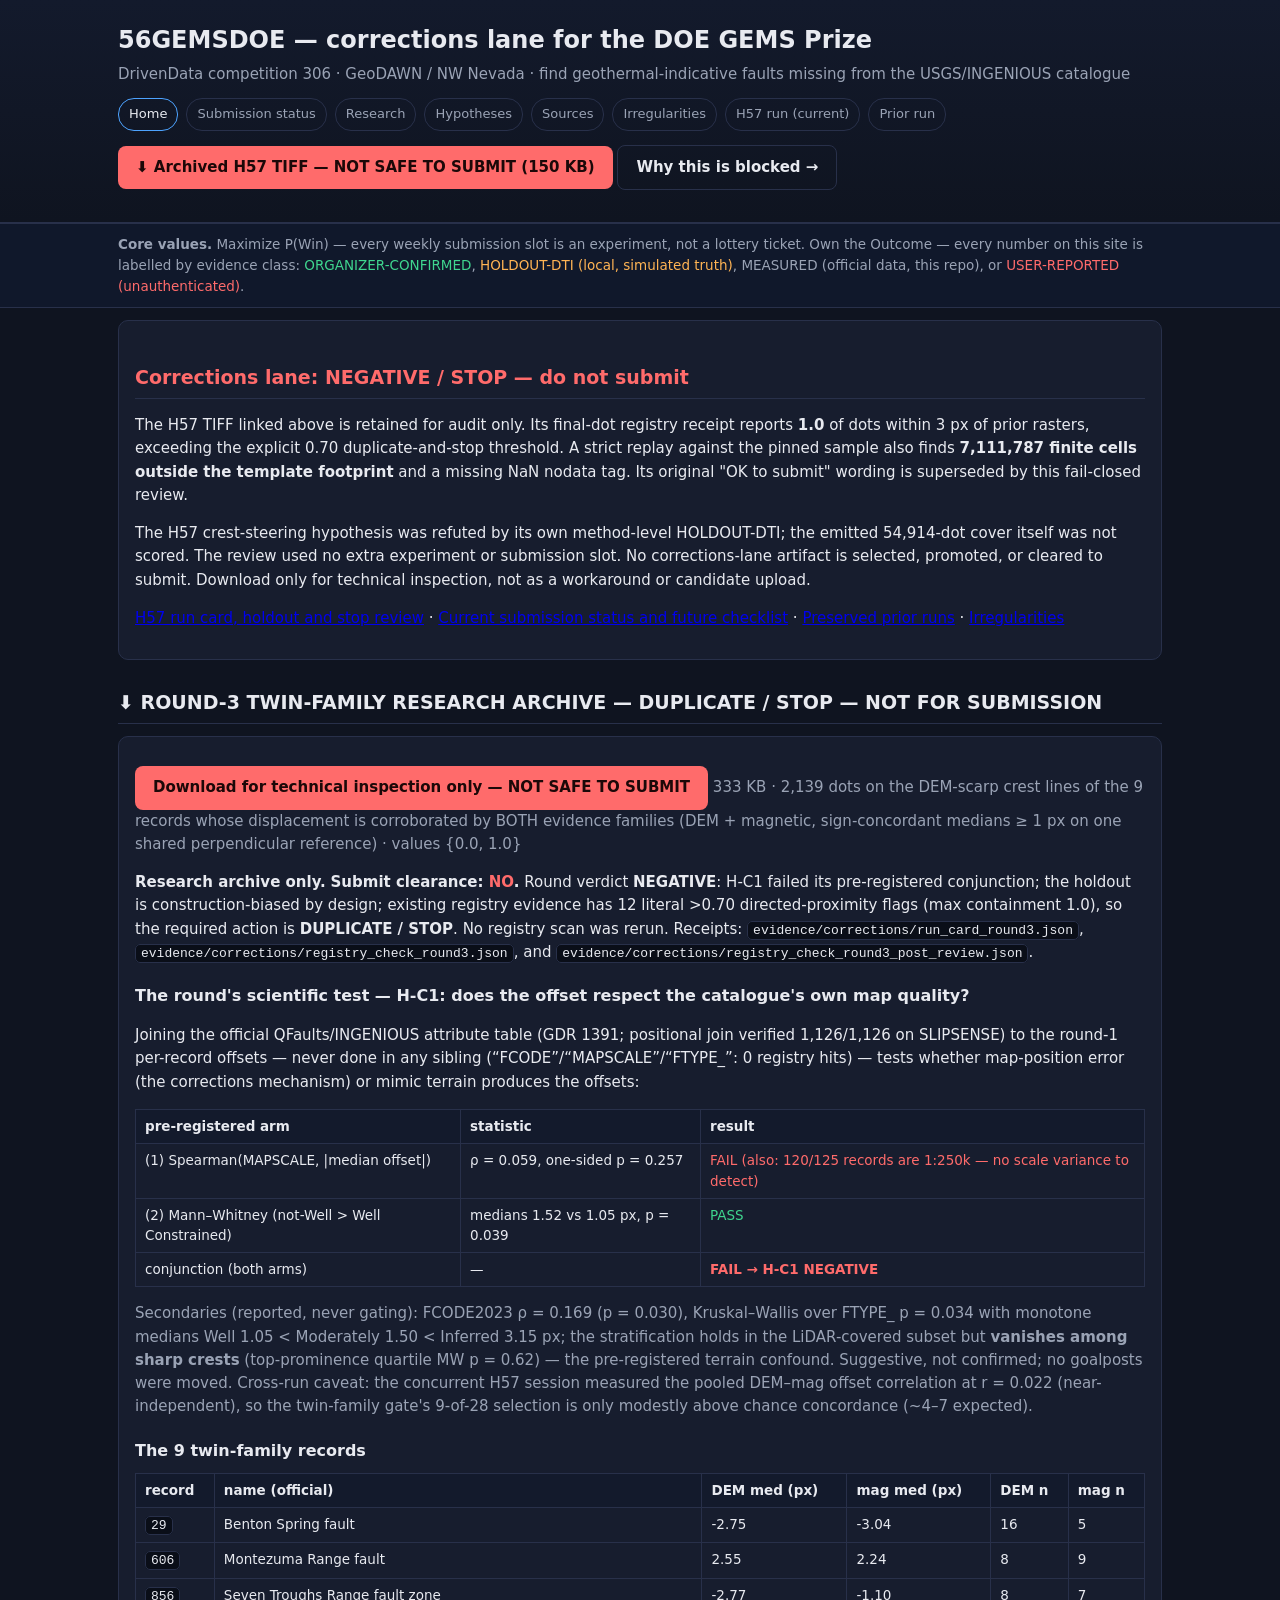
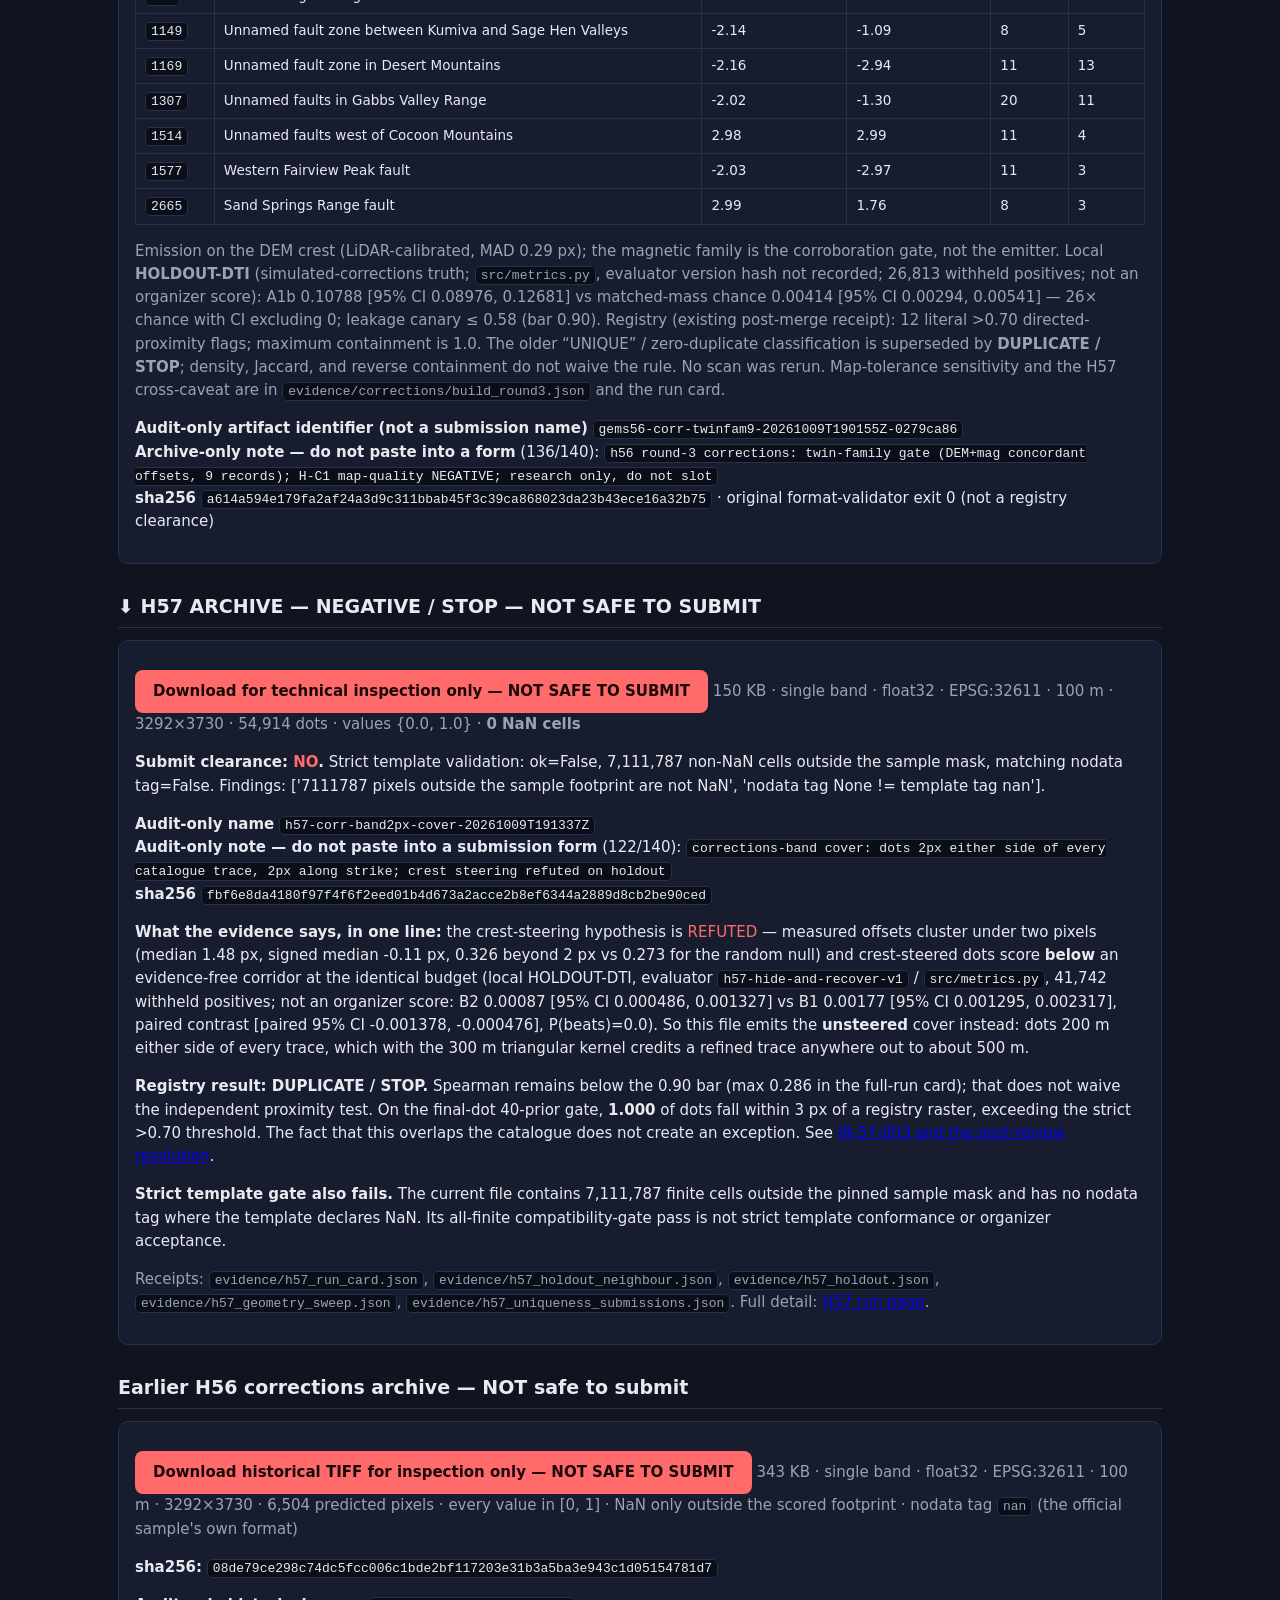
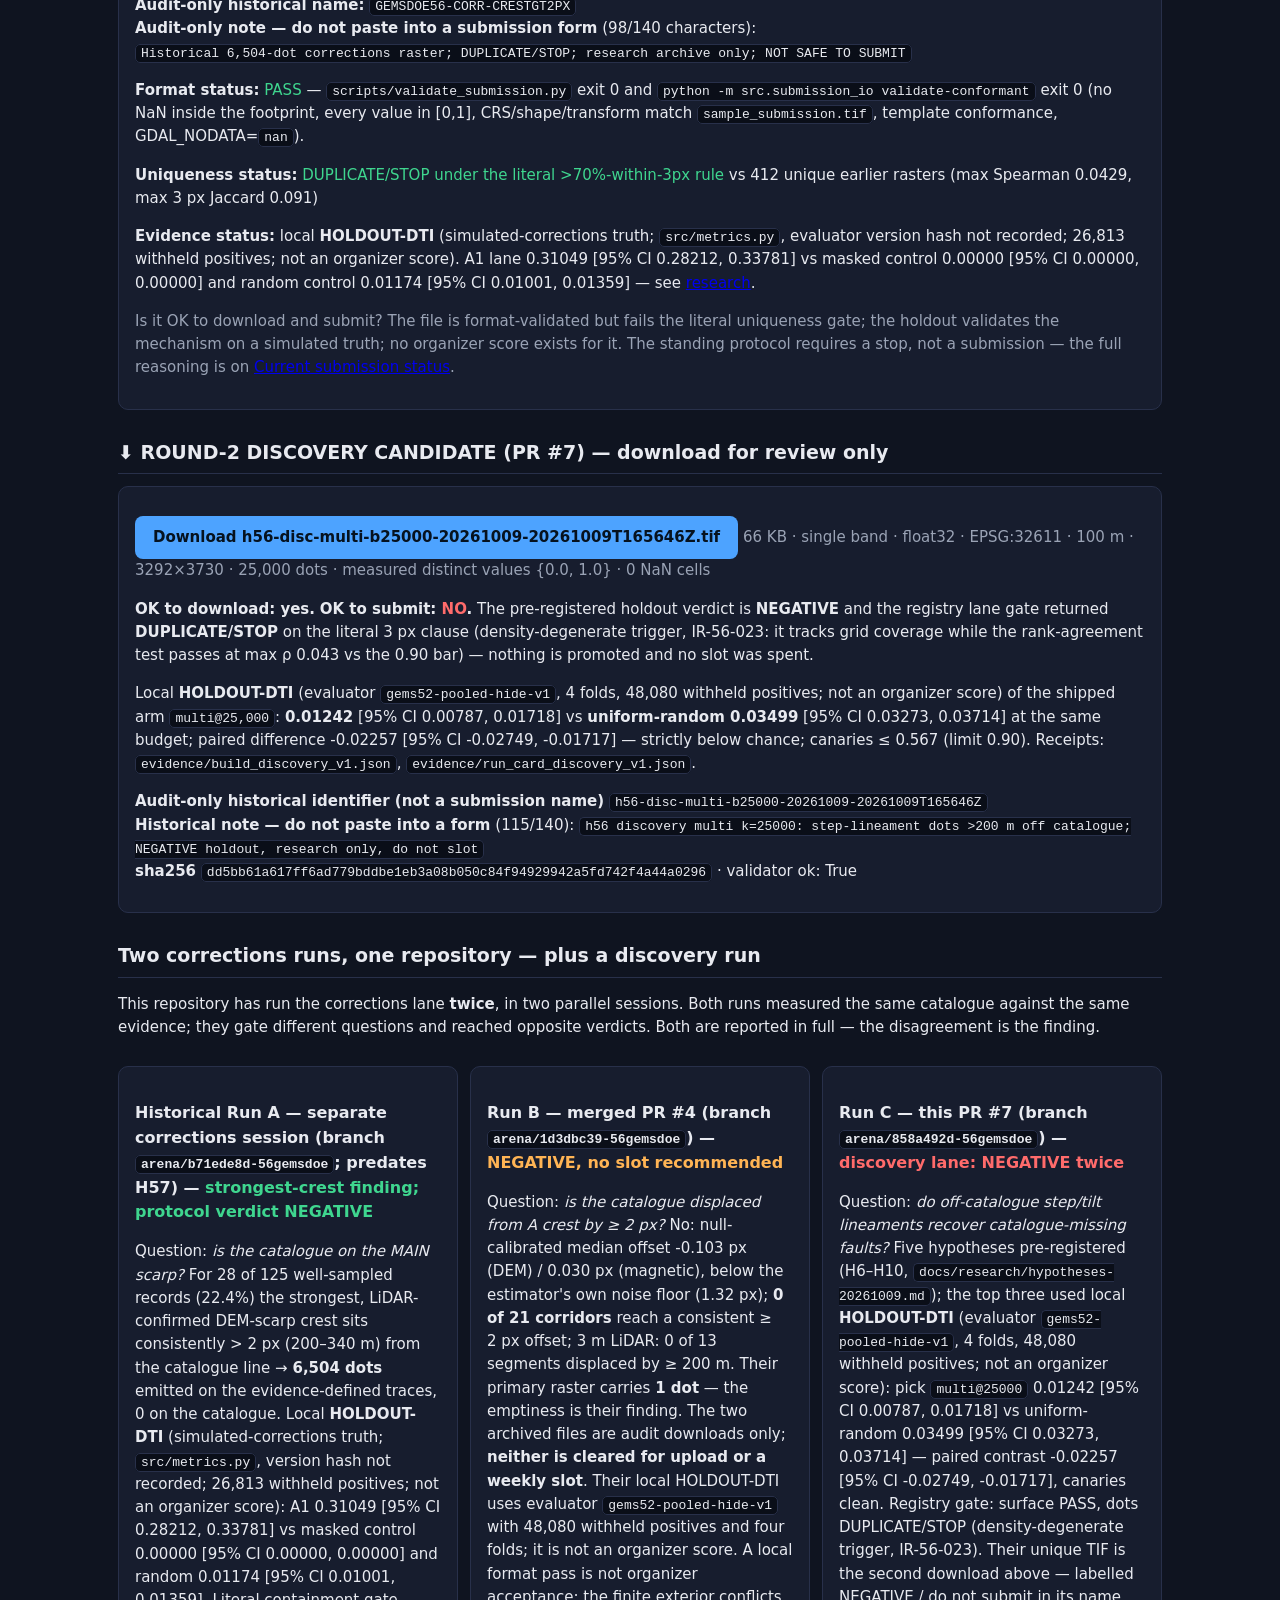
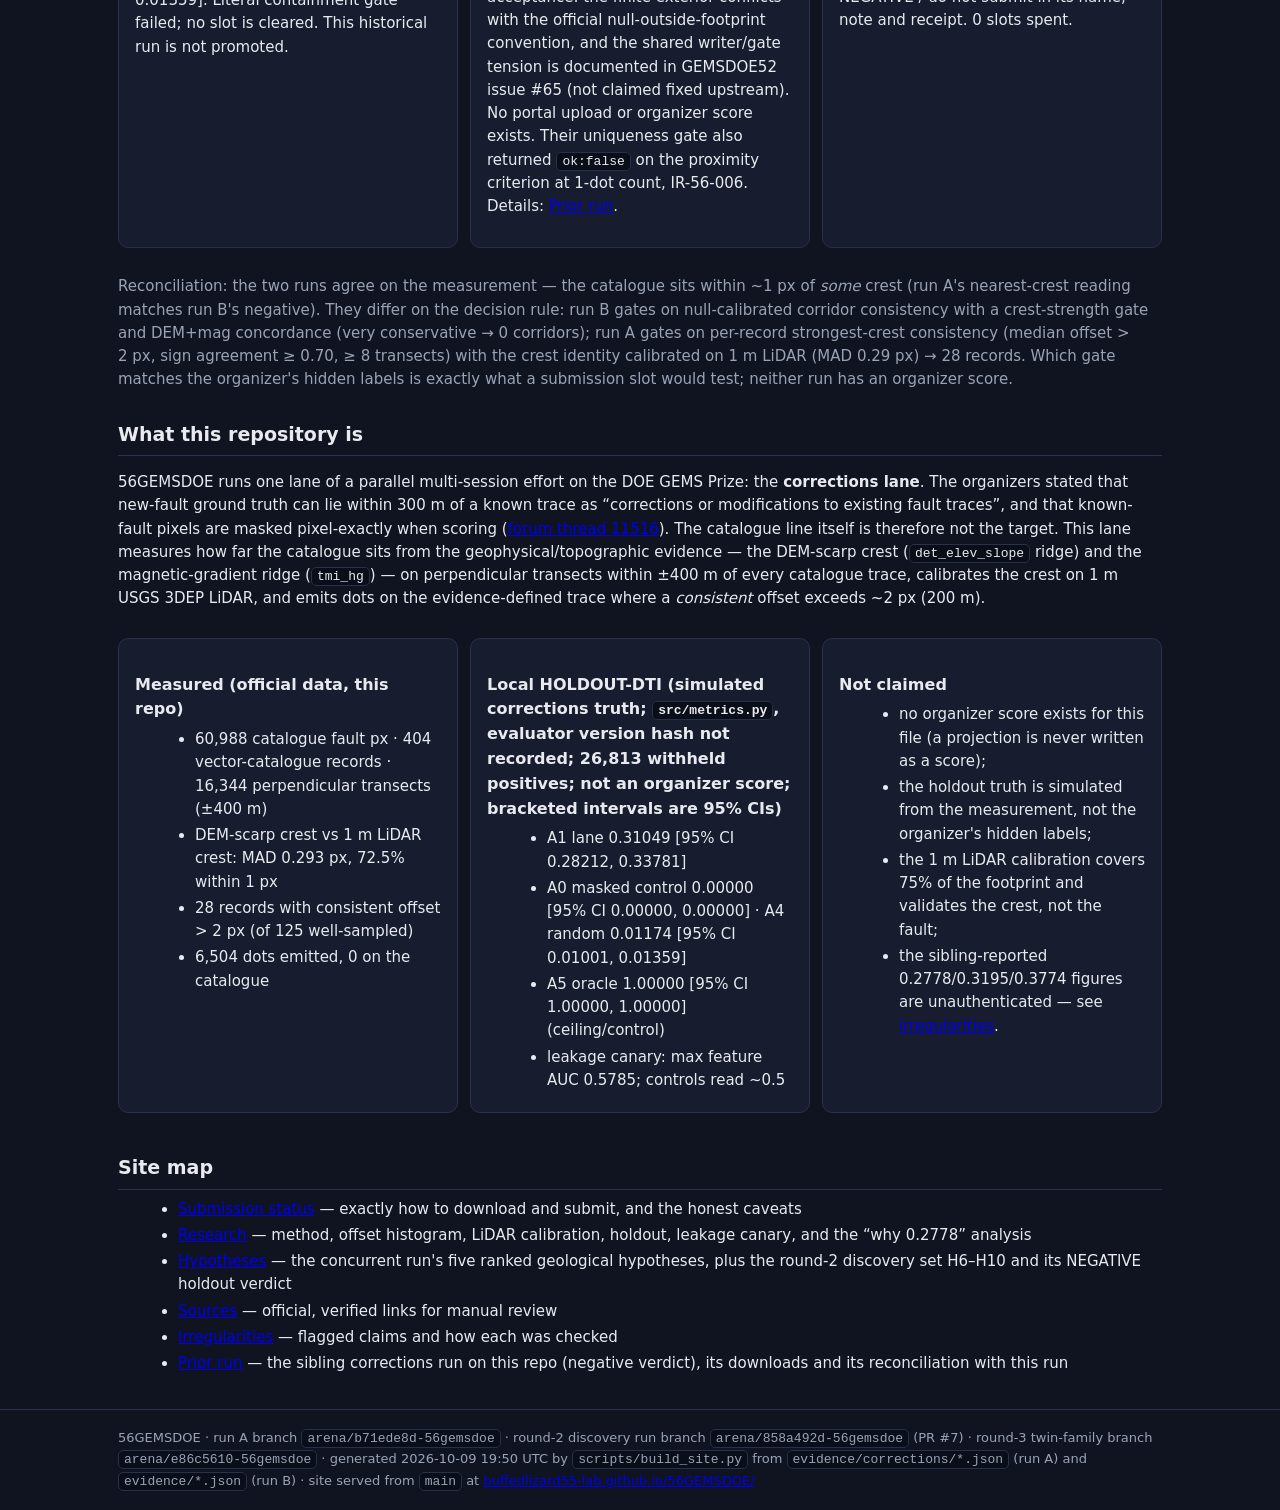
==== commit 60313220: "Clarify local holdout provenance and audit-only status Co-authored-by: arena-agent <297053741+arena-" ====
--- a/docs/index.html
+++ b/docs/index.html
@@ -97,9 +97,10 @@
 <tr><td><code>29</code></td><td>Benton Spring fault</td><td>-2.75</td><td>-3.04</td><td>16</td><td>5</td></tr><tr><td><code>606</code></td><td>Montezuma Range fault</td><td>2.55</td><td>2.24</td><td>8</td><td>9</td></tr><tr><td><code>856</code></td><td>Seven Troughs Range fault zone</td><td>-2.77</td><td>-1.10</td><td>8</td><td>7</td></tr><tr><td><code>1149</code></td><td>Unnamed fault zone between Kumiva and Sage Hen Valleys</td><td>-2.14</td><td>-1.09</td><td>8</td><td>5</td></tr><tr><td><code>1169</code></td><td>Unnamed fault zone in Desert Mountains</td><td>-2.16</td><td>-2.94</td><td>11</td><td>13</td></tr><tr><td><code>1307</code></td><td>Unnamed faults in Gabbs Valley Range</td><td>-2.02</td><td>-1.30</td><td>20</td><td>11</td></tr><tr><td><code>1514</code></td><td>Unnamed faults west of Cocoon Mountains</td><td>2.98</td><td>2.99</td><td>11</td><td>4</td></tr><tr><td><code>1577</code></td><td>Western Fairview Peak fault</td><td>-2.03</td><td>-2.97</td><td>11</td><td>3</td></tr><tr><td><code>2665</code></td><td>Sand Springs Range fault</td><td>2.99</td><td>1.76</td><td>8</td><td>3</td></tr>
 </table>
 <p class=mut>Emission on the DEM crest (LiDAR-calibrated, MAD 0.29&nbsp;px); the magnetic family
-is the corroboration gate, not the emitter. HOLDOUT-DTI (simulated truth, machinery only):
-A1b 0.10788 [0.08976, 0.12681] vs matched-mass
-chance 0.00414 &mdash; 26&times; chance with CI excluding 0; leakage canary
+is the corroboration gate, not the emitter. Local <b>HOLDOUT-DTI</b> (simulated-corrections truth;
+<code>src/metrics.py</code>, evaluator version hash not recorded; 26,813 withheld positives;
+not an organizer score): A1b 0.10788 [95% CI 0.08976, 0.12681] vs matched-mass chance
+0.00414 [95% CI 0.00294, 0.00541] &mdash; 26&times; chance with CI excluding 0; leakage canary
 &le; 0.58 (bar 0.90). Registry (existing post-merge receipt): 12 literal &gt;0.70 directed-proximity flags;
 maximum containment is 1.0. The older &ldquo;UNIQUE&rdquo; / zero-duplicate classification is
 superseded by <b>DUPLICATE / STOP</b>; density, Jaccard, and reverse containment do not waive
@@ -133,10 +134,10 @@
 -0.11 px, 0.326 beyond 2 px vs
 0.273 for the random null) and crest-steered dots score
 <b>below</b> an evidence-free corridor at the identical budget
-(HOLDOUT-DTI 0.00087 vs 0.00177;
-paired contrast [-0.001378, -0.000476],
-P(beats)=0.0;
-41,742 withheld positives). So this file emits the
+(local HOLDOUT-DTI, evaluator <code>h57-hide-and-recover-v1</code> / <code>src/metrics.py</code>,
+41,742 withheld positives; not an organizer score: B2 0.00087 [95% CI 0.000486, 0.001327]
+vs B1 0.00177 [95% CI 0.001295, 0.002317], paired contrast
+[paired 95% CI -0.001378, -0.000476], P(beats)=0.0). So this file emits the
 <b>unsteered</b> cover instead: dots 200 m either side of every trace, which with the 300 m
 triangular kernel credits a refined trace anywhere out to about 500 m.</p>
 <p><b>Registry result: DUPLICATE / STOP.</b> Spearman remains below the 0.90 bar
@@ -170,9 +171,11 @@
 (no NaN inside the footprint, every value in [0,1], CRS/shape/transform match
 <code>sample_submission.tif</code>, template conformance, GDAL_NODATA=<code>nan</code>).</p>
 <p><b>Uniqueness status:</b> <span class=ok>DUPLICATE/STOP under the literal &gt;70%-within-3px rule</span> vs 412 unique earlier rasters (max Spearman 0.0429, max 3&nbsp;px Jaccard 0.091)</p>
-<p><b>Evidence status:</b> <span class=warn>HOLDOUT-DTI (simulated-corrections truth)</span>
-A1 lane 0.3105 [0.2821, 0.3378] vs masked control
-0.0000 and random control 0.0117 &mdash; see <a href="research.html">research</a>.</p>
+<p><b>Evidence status:</b> local <b>HOLDOUT-DTI</b> (simulated-corrections truth;
+<code>src/metrics.py</code>, evaluator version hash not recorded; 26,813 withheld positives;
+not an organizer score). A1 lane 0.31049 [95% CI 0.28212, 0.33781] vs masked control
+0.00000 [95% CI 0.00000, 0.00000] and random control 0.01174
+[95% CI 0.01001, 0.01359] &mdash; see <a href="research.html">research</a>.</p>
 <p class=mut>Is it OK to download and submit? The file is format-validated but fails the literal uniqueness gate; the
 holdout validates the mechanism on a simulated truth; no organizer score exists for it. The
 standing protocol requires a stop, not a submission &mdash; the full reasoning is on
@@ -191,15 +194,17 @@
 <b>DUPLICATE/STOP</b> on the literal 3&nbsp;px clause (density-degenerate trigger, IR-56-023: it
 tracks grid coverage while the rank-agreement test passes at max &rho; 0.043 vs the 0.90 bar)
 &mdash; nothing is promoted and no slot was spent.</p>
-<p><b>HOLDOUT-DTI</b> of the shipped arm <code>multi@25,000</code>:
-<b>0.01242</b> [0.00787,
-0.01718] vs <b>uniform-random 0.03499</b> at the
-same budget; paired difference -0.02257
-[-0.02749, -0.01717] &mdash; strictly below chance; canaries
+<p>Local <b>HOLDOUT-DTI</b> (evaluator <code>gems52-pooled-hide-v1</code>, 4 folds,
+48,080 withheld positives; not an organizer score) of the shipped arm <code>multi@25,000</code>:
+<b>0.01242</b> [95% CI 0.00787, 0.01718] vs <b>uniform-random 0.03499</b>
+[95% CI 0.03273, 0.03714] at the same budget; paired difference -0.02257
+[95% CI -0.02749, -0.01717] &mdash; strictly below chance; canaries
 &le; 0.567 (limit 0.90). Receipts:
 <code>evidence/build_discovery_v1.json</code>, <code>evidence/run_card_discovery_v1.json</code>.</p>
-<p><b>submission name</b> <code>h56-disc-multi-b25000-20261009-20261009T165646Z</code><br>
-<b>note</b> (115/140): <code>h56 discovery multi k=25000: step-lineament dots &gt;200 m off catalogue; NEGATIVE holdout, research only, do not slot</code><br>
+<p><b>Audit-only historical identifier (not a submission name)</b>
+<code>h56-disc-multi-b25000-20261009-20261009T165646Z</code><br>
+<b>Historical note — do not paste into a form</b> (115/140):
+<code>h56 discovery multi k=25000: step-lineament dots &gt;200 m off catalogue; NEGATIVE holdout, research only, do not slot</code><br>
 <b>sha256</b> <code>dd5bb61a617ff6ad779bddbe1eb3a08b050c84f94929942a5fd742f4a44a0296</code> · validator ok:
 True</p>
 </div>
@@ -210,14 +215,15 @@
 questions and reached opposite verdicts. Both are reported in full &mdash; the disagreement
 is the finding.</p>
 <div class=grid>
-<div class=card><h3>Run A &mdash; this run (branch <code>arena/b71ede8d-56gemsdoe</code>) &mdash; <span class=ok>strongest-crest finding; protocol verdict NEGATIVE</span></h3>
+<div class=card><h3>Historical Run A &mdash; separate corrections session (branch <code>arena/b71ede8d-56gemsdoe</code>; predates H57) &mdash; <span class=ok>strongest-crest finding; protocol verdict NEGATIVE</span></h3>
 <p>Question: <em>is the catalogue on the MAIN scarp?</em> For 28 of 125 well-sampled records
 (22.4%) the strongest, LiDAR-confirmed DEM-scarp crest sits consistently &gt; 2&nbsp;px
 (200&ndash;340&nbsp;m) from the catalogue line &rarr; <b>6,504 dots</b> emitted on the
-evidence-defined traces, 0 on the catalogue. HOLDOUT-DTI(sim) 0.3105
-[0.2821, 0.3378] vs masked control 0.0000 and
-random control 0.0117. Literal containment gate failed; no slot is cleared.
-<b>The one-click download above is this run's file.</b></p></div>
+evidence-defined traces, 0 on the catalogue. Local <b>HOLDOUT-DTI</b> (simulated-corrections
+truth; <code>src/metrics.py</code>, version hash not recorded; 26,813 withheld positives;
+not an organizer score): A1 0.31049 [95% CI 0.28212, 0.33781] vs masked control
+0.00000 [95% CI 0.00000, 0.00000] and random 0.01174 [95% CI 0.01001, 0.01359].
+Literal containment gate failed; no slot is cleared. This historical run is not promoted.</p></div>
 <div class=card><h3>Run B &mdash; merged PR #4 (branch <code>arena/1d3dbc39-56gemsdoe</code>) &mdash; <span class=warn>NEGATIVE, no slot recommended</span></h3>
 <p>Question: <em>is the catalogue displaced from A crest by &ge; 2&nbsp;px?</em> No:
 null-calibrated median offset -0.103&nbsp;px (DEM) /
@@ -225,18 +231,20 @@
 (1.32&nbsp;px); <b>0 of 21
 corridors</b> reach a consistent &ge; 2&nbsp;px offset; 3&nbsp;m LiDAR: 0 of
 13 segments displaced by &ge; 200&nbsp;m. Their primary raster carries
-<b>1 dot</b> &mdash; the emptiness is their finding. Their two
-files are format-valid and safe to download but <b>not cleared for a slot</b> (their
-uniqueness gate returned <code>ok:false</code> on the proximity criterion at 1-dot count,
-IR-56-006). Details: <a href="prior-run.html">Prior run</a>.</p></div>
+<b>1 dot</b> &mdash; the emptiness is their finding. The two archived files are audit downloads only; <b>neither is cleared for upload or a weekly slot</b>.
+Their local HOLDOUT-DTI uses evaluator <code>gems52-pooled-hide-v1</code> with 48,080 withheld positives
+and four folds; it is not an organizer score. A local format pass is not organizer acceptance: the
+finite exterior conflicts with the official null-outside-footprint convention, and the shared
+writer/gate tension is documented in GEMSDOE52 issue #65 (not claimed fixed upstream). No portal
+upload or organizer score exists. Their uniqueness gate also returned <code>ok:false</code> on the
+proximity criterion at 1-dot count, IR-56-006. Details: <a href="prior-run.html">Prior run</a>.</p></div>
 <div class=card><h3>Run C &mdash; this PR #7 (branch <code>arena/858a492d-56gemsdoe</code>) &mdash; <span class=bad>discovery lane: NEGATIVE twice</span></h3>
 <p>Question: <em>do off-catalogue step/tilt lineaments recover catalogue-missing faults?</em>
 Five hypotheses pre-registered (H6&ndash;H10, <code>docs/research/hypotheses-20261009.md</code>);
-the top three validated on the shared 4-fold blocked holdout (48,080 withheld positives):
-pick <code>multi@25000</code> 0.01242
-vs uniform-random 0.03499 &mdash; paired -0.02257
-[-0.02749, -0.01717],
-canaries clean. Registry gate: surface PASS, dots
+the top three used local <b>HOLDOUT-DTI</b> (evaluator <code>gems52-pooled-hide-v1</code>,
+4 folds, 48,080 withheld positives; not an organizer score): pick <code>multi@25000</code>
+0.01242 [95% CI 0.00787, 0.01718] vs uniform-random 0.03499 [95% CI 0.03273, 0.03714]
+&mdash; paired contrast -0.02257 [95% CI -0.02749, -0.01717], canaries clean. Registry gate: surface PASS, dots
 DUPLICATE/STOP (density-degenerate trigger, IR-56-023).
 Their unique TIF is the second download above &mdash; labelled NEGATIVE / do not submit in
 its name, note and receipt. 0 slots spent.</p></div>
@@ -271,10 +279,10 @@
 72.5% within 1&nbsp;px</li>
 <li>28 records with consistent offset &gt; 2&nbsp;px (of 125 well-sampled)</li>
 <li>6,504 dots emitted, 0 on the catalogue</li></ul></div>
-<div class=card><h3>Holdout (simulated truth, local)</h3><ul>
-<li>A1 lane 0.3105 [0.2821, 0.3378]</li>
-<li>A0 masked control 0.0000 · A4 random 0.0117</li>
-<li>A5 oracle 1.0000 (ceiling)</li>
+<div class=card><h3>Local HOLDOUT-DTI (simulated corrections truth; <code>src/metrics.py</code>, evaluator version hash not recorded; 26,813 withheld positives; not an organizer score; bracketed intervals are 95% CIs)</h3><ul>
+<li>A1 lane 0.31049 [95% CI 0.28212, 0.33781]</li>
+<li>A0 masked control 0.00000 [95% CI 0.00000, 0.00000] · A4 random 0.01174 [95% CI 0.01001, 0.01359]</li>
+<li>A5 oracle 1.00000 [95% CI 1.00000, 1.00000] (ceiling/control)</li>
 <li>leakage canary: max feature AUC 0.5785; controls read ~0.5</li></ul></div>
 <div class=card><h3>Not claimed</h3><ul>
 <li>no organizer score exists for this file (a projection is never written as a score);</li>
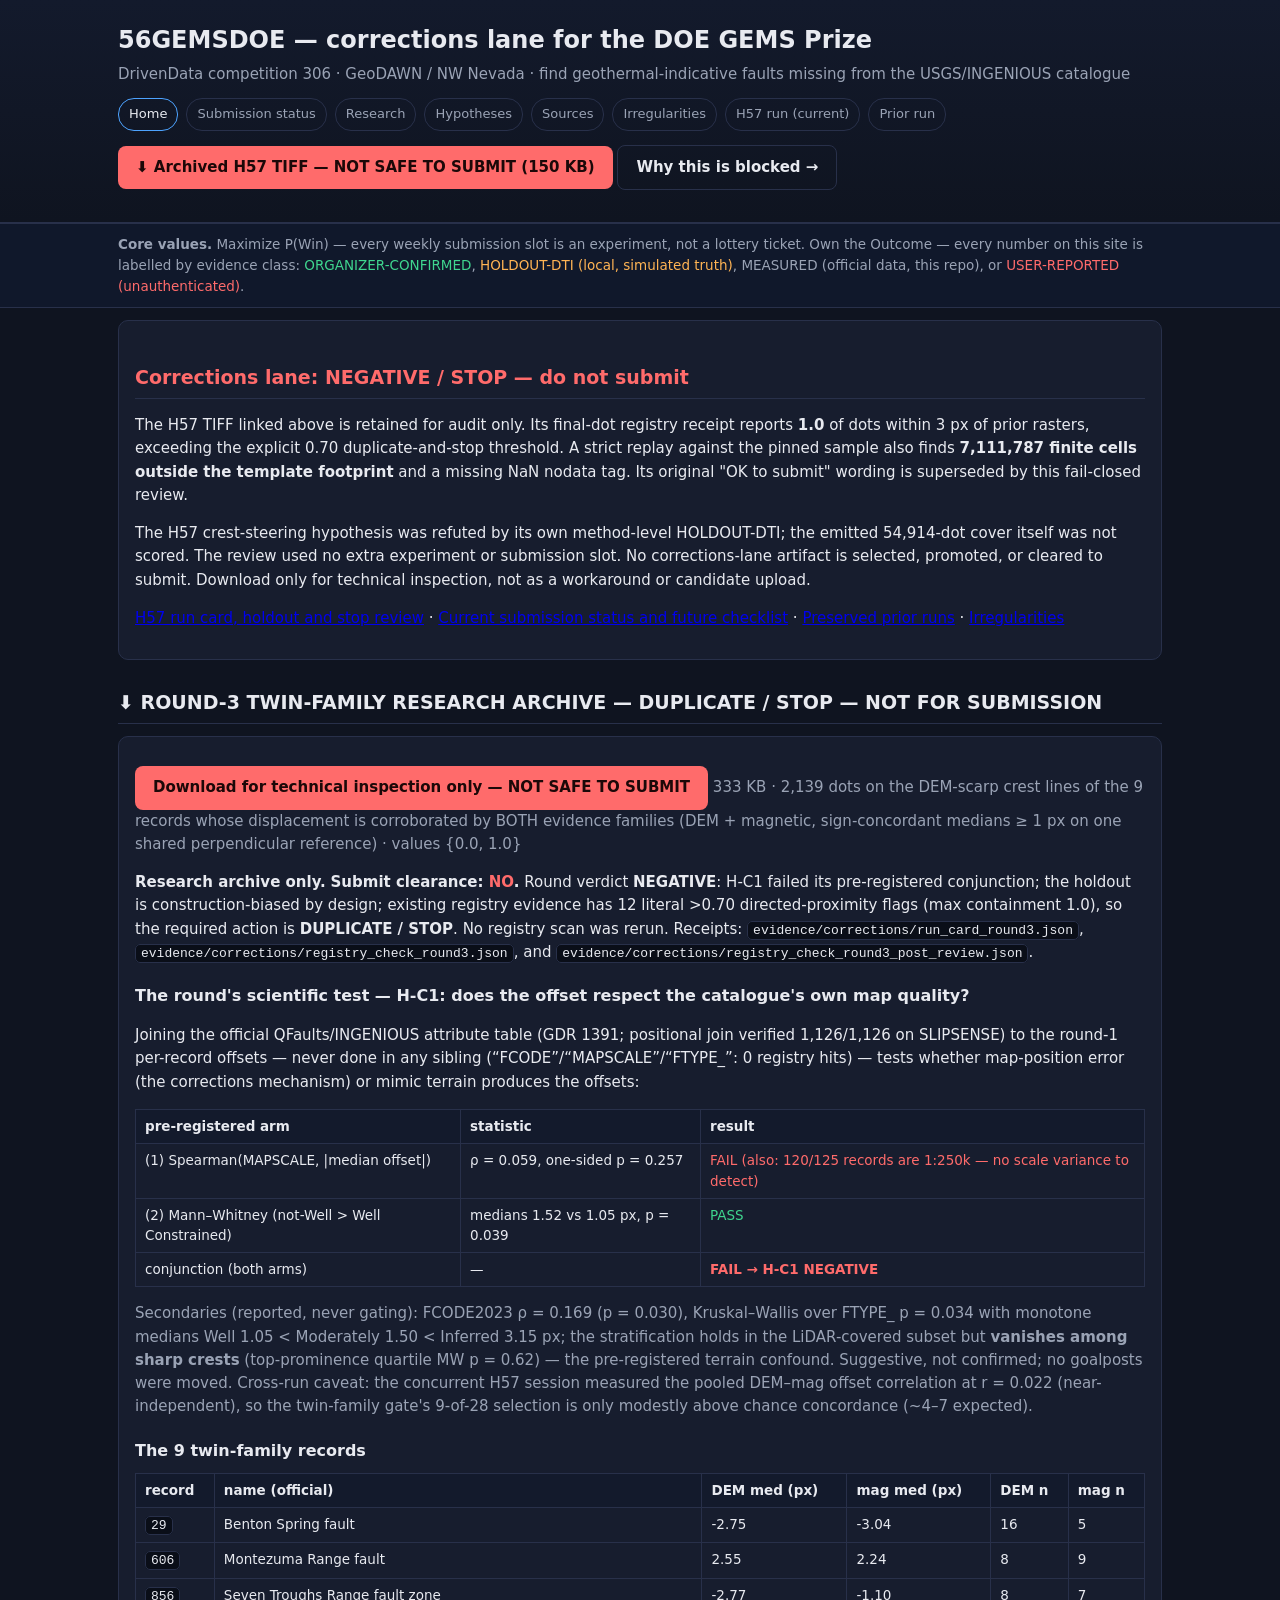
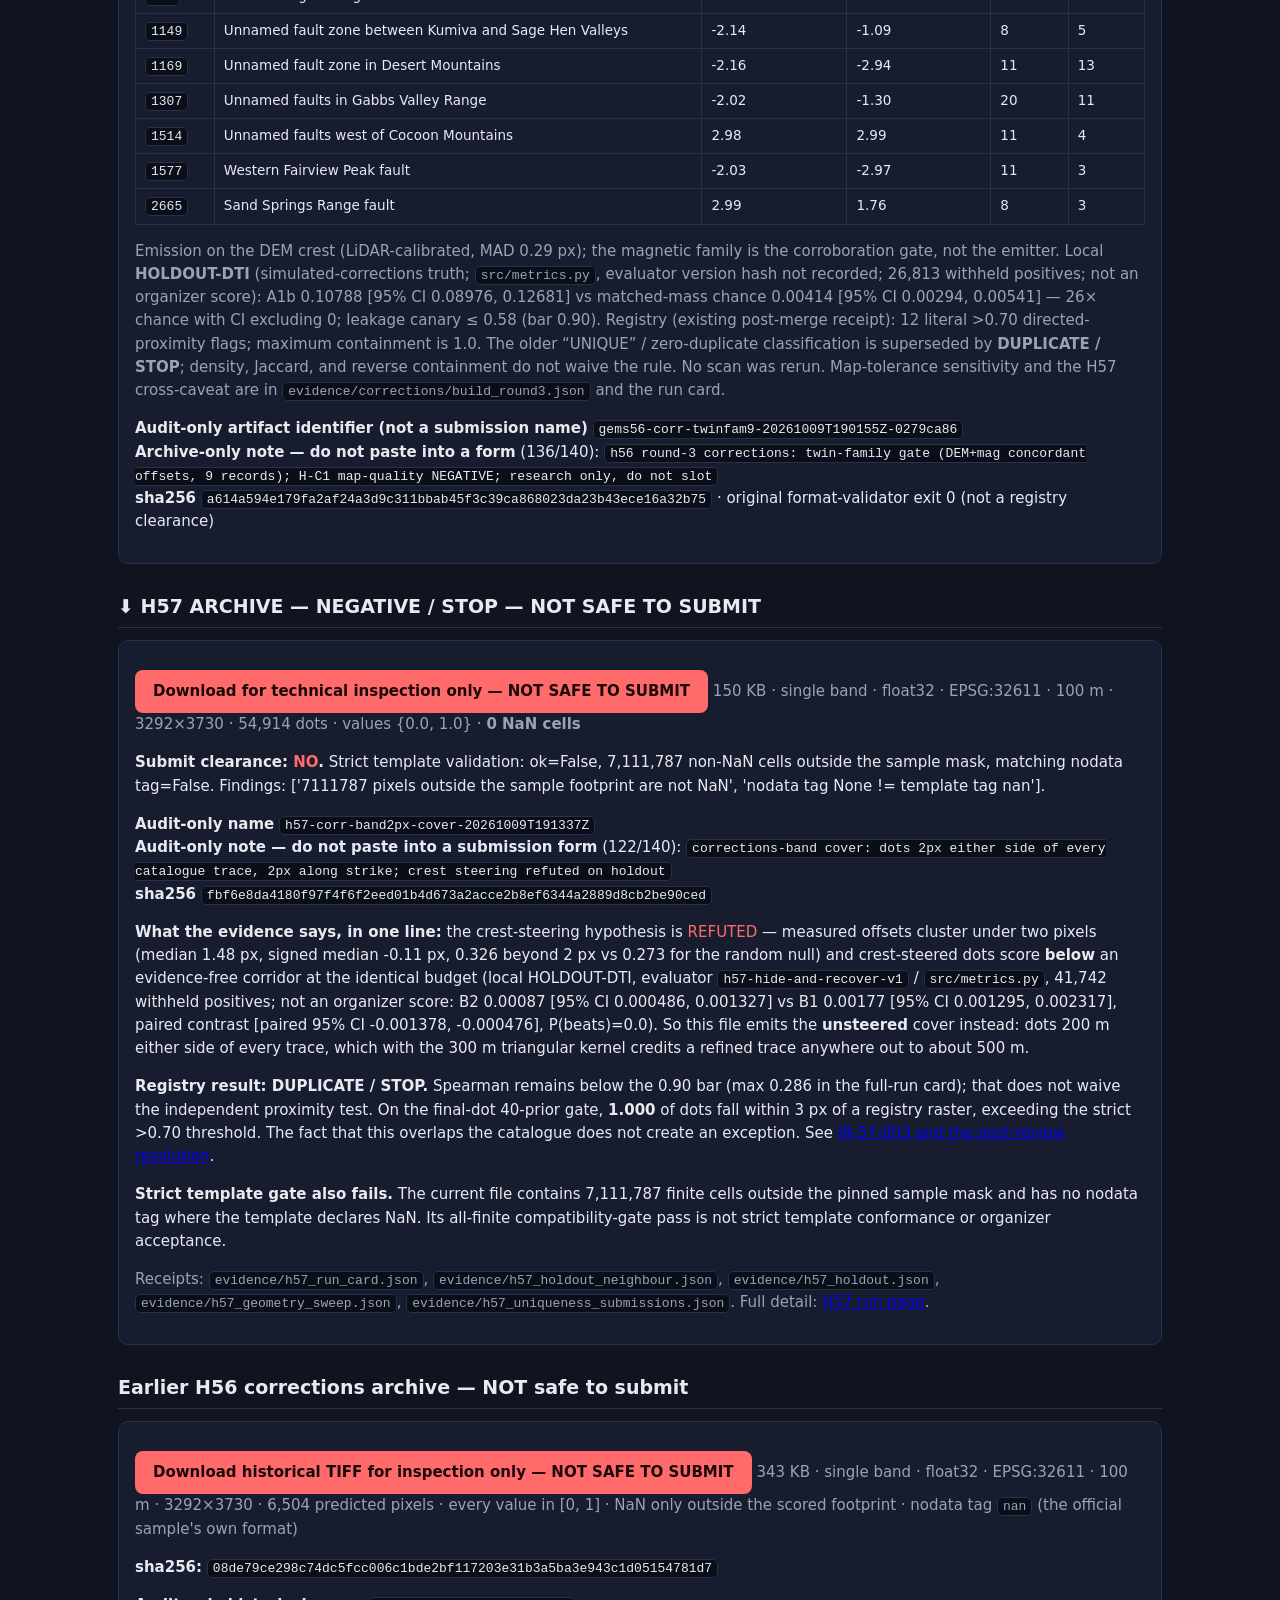
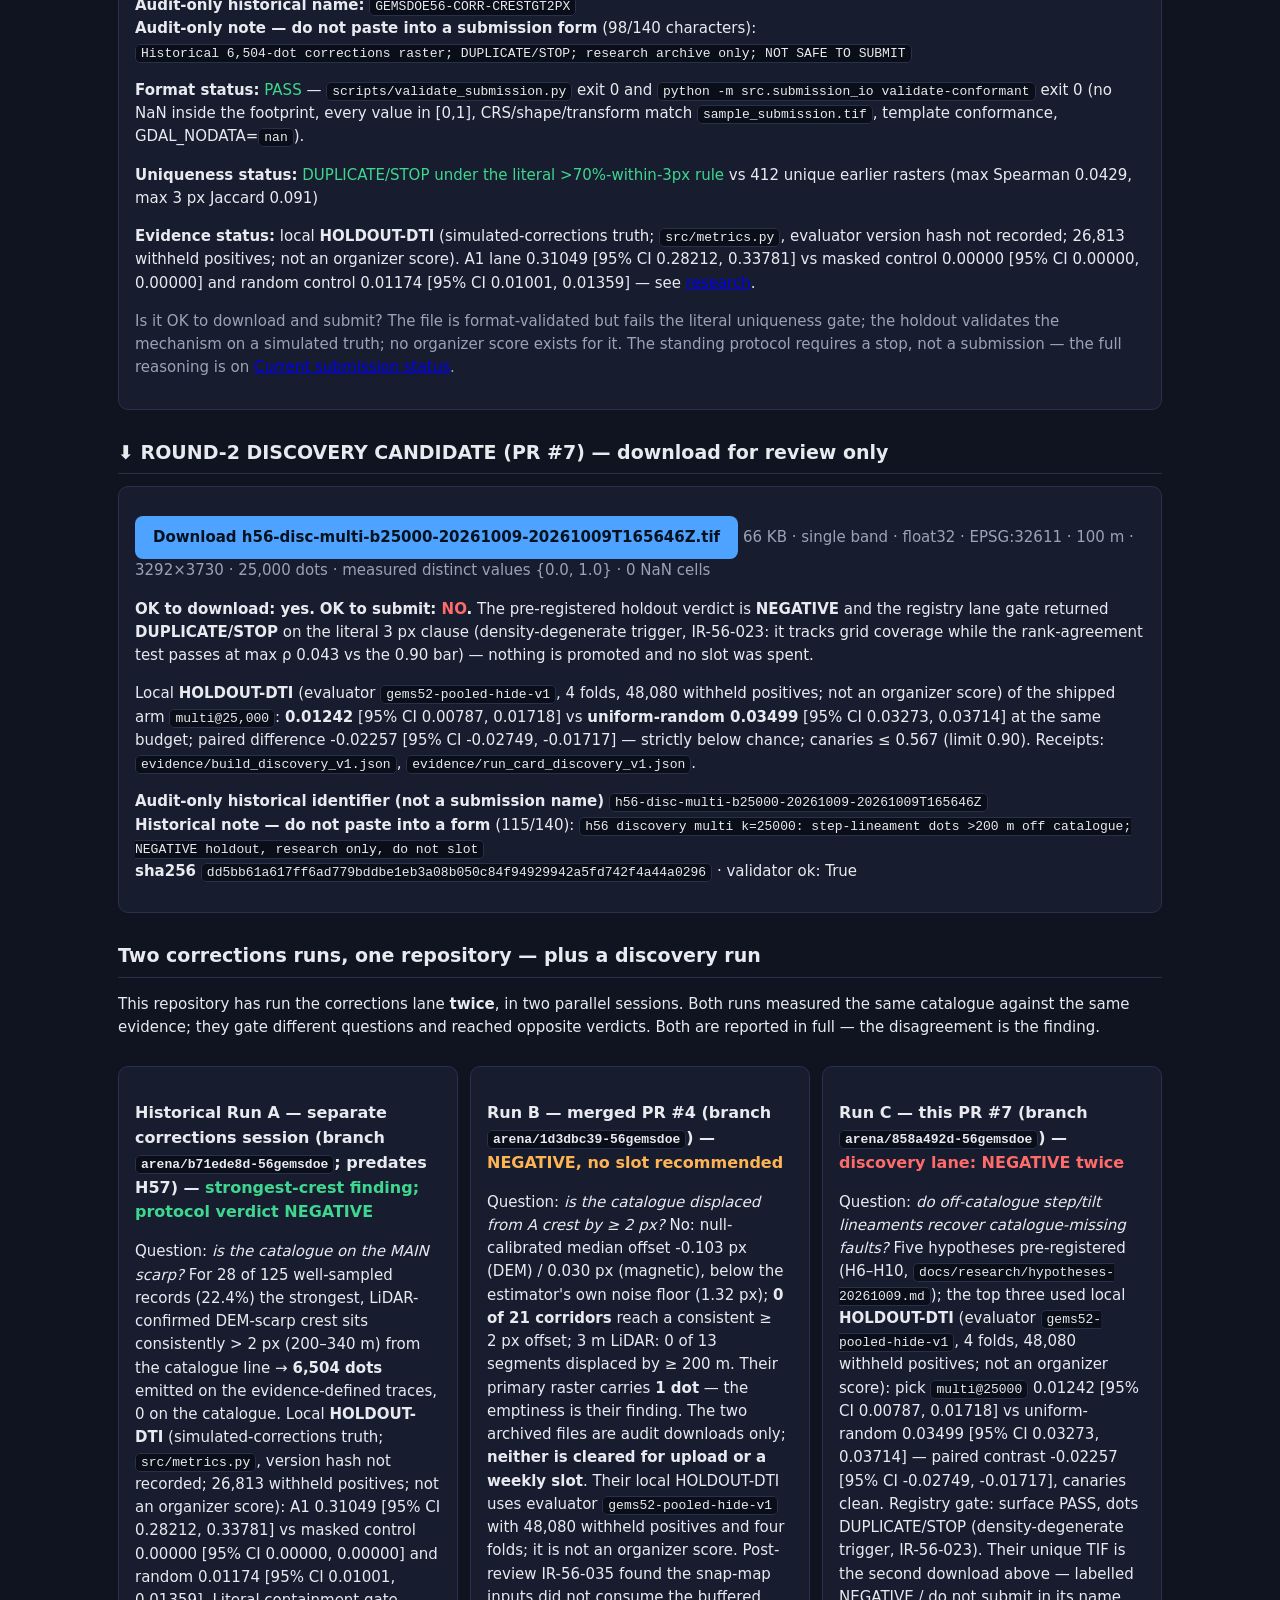
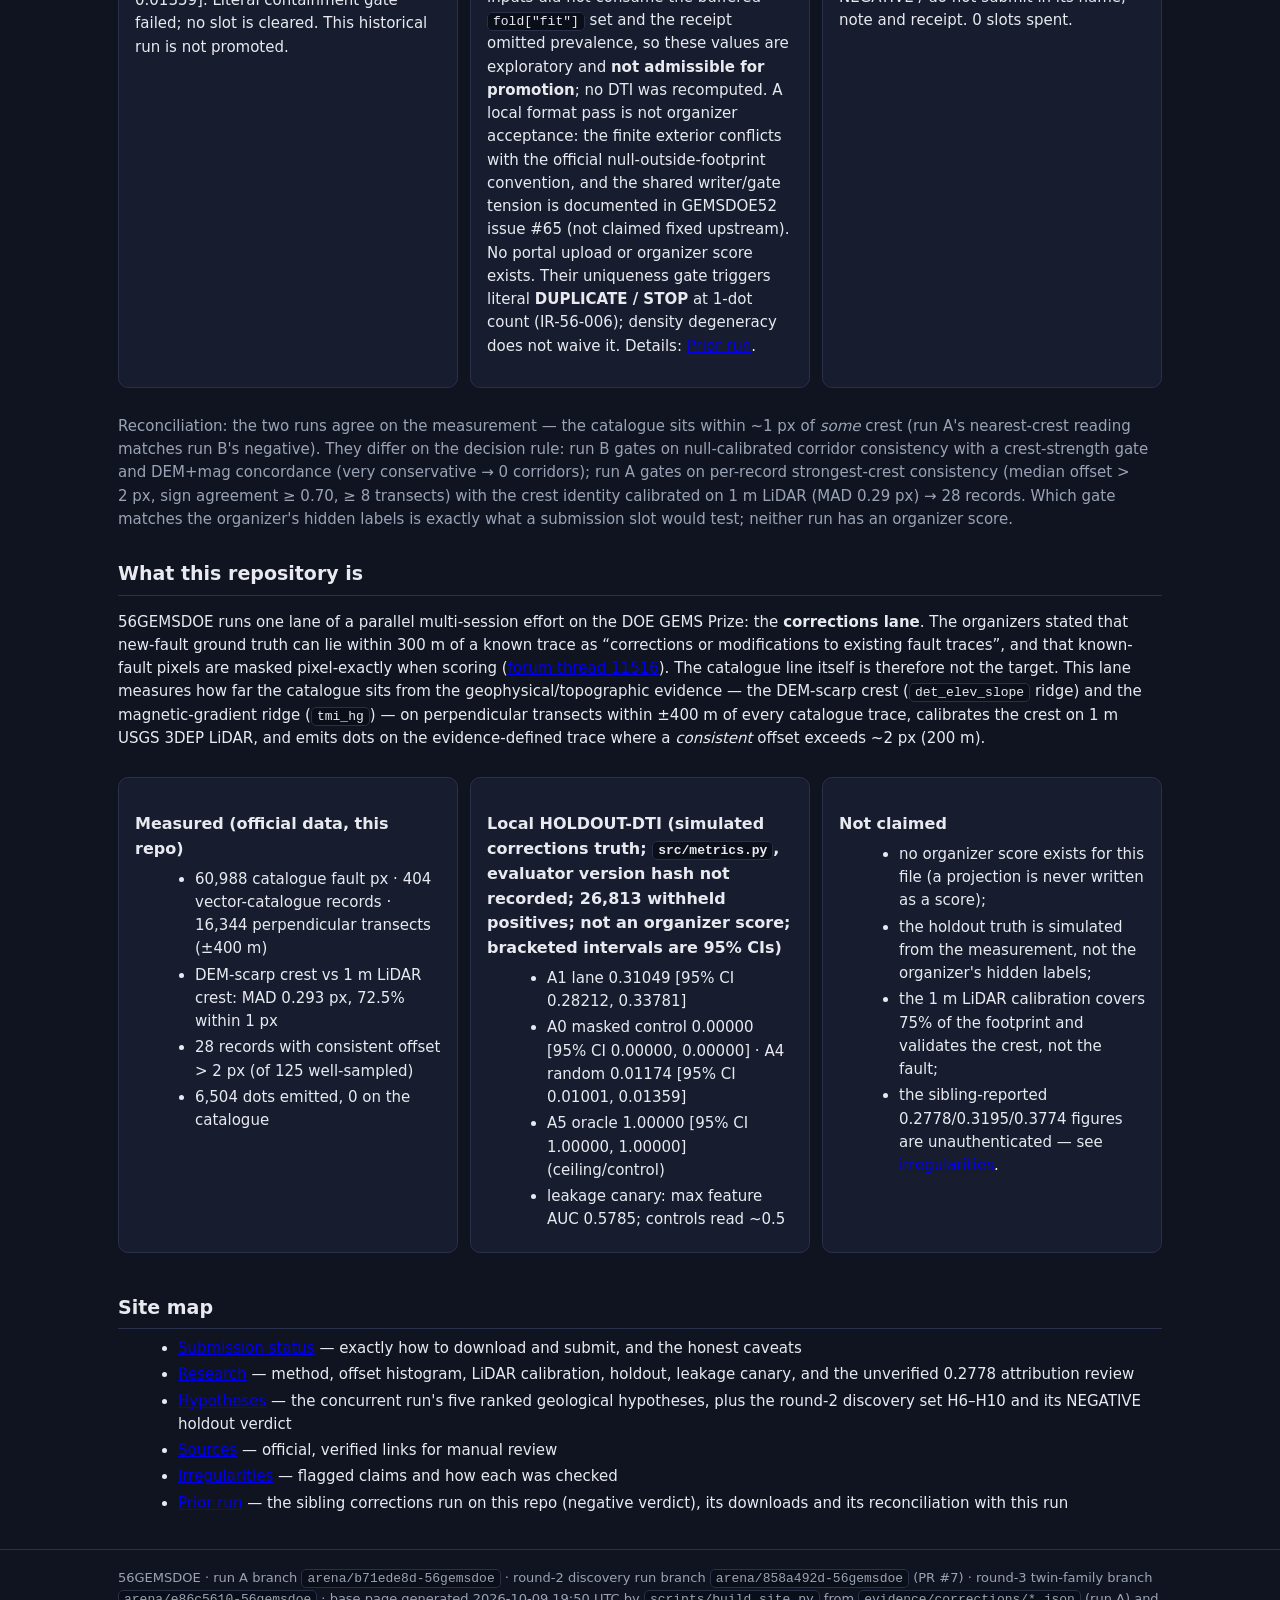
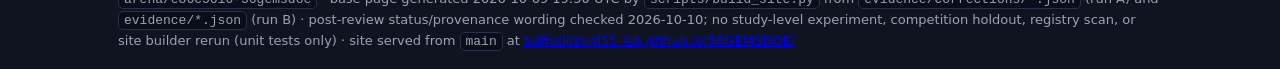
==== commit e88392a1: "Audit historical provenance and fail closed on legacy claims Co-authored-by: arena-agent <297053741+" ====
--- a/docs/index.html
+++ b/docs/index.html
@@ -233,11 +233,14 @@
 13 segments displaced by &ge; 200&nbsp;m. Their primary raster carries
 <b>1 dot</b> &mdash; the emptiness is their finding. The two archived files are audit downloads only; <b>neither is cleared for upload or a weekly slot</b>.
 Their local HOLDOUT-DTI uses evaluator <code>gems52-pooled-hide-v1</code> with 48,080 withheld positives
-and four folds; it is not an organizer score. A local format pass is not organizer acceptance: the
-finite exterior conflicts with the official null-outside-footprint convention, and the shared
-writer/gate tension is documented in GEMSDOE52 issue #65 (not claimed fixed upstream). No portal
-upload or organizer score exists. Their uniqueness gate also returned <code>ok:false</code> on the
-proximity criterion at 1-dot count, IR-56-006. Details: <a href="prior-run.html">Prior run</a>.</p></div>
+and four folds; it is not an organizer score. Post-review IR-56-035 found the snap-map inputs did
+not consume the buffered <code>fold["fit"]</code> set and the receipt omitted prevalence, so these
+values are exploratory and <b>not admissible for promotion</b>; no DTI was recomputed. A local format
+pass is not organizer acceptance: the finite exterior conflicts with the official
+null-outside-footprint convention, and the shared writer/gate tension is documented in GEMSDOE52
+issue #65 (not claimed fixed upstream). No portal upload or organizer score exists. Their
+uniqueness gate triggers literal <b>DUPLICATE / STOP</b> at 1-dot count (IR-56-006); density
+degeneracy does not waive it. Details: <a href="prior-run.html">Prior run</a>.</p></div>
 <div class=card><h3>Run C &mdash; this PR #7 (branch <code>arena/858a492d-56gemsdoe</code>) &mdash; <span class=bad>discovery lane: NEGATIVE twice</span></h3>
 <p>Question: <em>do off-catalogue step/tilt lineaments recover catalogue-missing faults?</em>
 Five hypotheses pre-registered (H6&ndash;H10, <code>docs/research/hypotheses-20261009.md</code>);
@@ -295,7 +298,7 @@
 <h2>Site map</h2>
 <ul>
 <li><a href="executive-summary.html">Submission status</a> &mdash; exactly how to download and submit, and the honest caveats</li>
-<li><a href="research.html">Research</a> &mdash; method, offset histogram, LiDAR calibration, holdout, leakage canary, and the &ldquo;why 0.2778&rdquo; analysis</li>
+<li><a href="research.html">Research</a> &mdash; method, offset histogram, LiDAR calibration, holdout, leakage canary, and the unverified 0.2778 attribution review</li>
 <li><a href="hypotheses.html">Hypotheses</a> &mdash; the concurrent run's five ranked geological hypotheses, plus the round-2 discovery set H6&ndash;H10 and its NEGATIVE holdout verdict</li>
 <li><a href="sources.html">Sources</a> &mdash; official, verified links for manual review</li>
 <li><a href="irregularities.html">Irregularities</a> &mdash; flagged claims and how each was checked</li>
@@ -305,9 +308,10 @@
 <footer><div class=wrap>56GEMSDOE · run A branch <code>arena/b71ede8d-56gemsdoe</code> ·
 round-2 discovery run branch <code>arena/858a492d-56gemsdoe</code> (PR #7) ·
 round-3 twin-family branch <code>arena/e86c5610-56gemsdoe</code> ·
-generated 2026-10-09 19:50 UTC by
+base page generated 2026-10-09 19:50 UTC by
 <code>scripts/build_site.py</code> from <code>evidence/corrections/*.json</code> (run A)
-and <code>evidence/*.json</code> (run B) ·
+and <code>evidence/*.json</code> (run B) · post-review status/provenance wording checked
+2026-10-10; no study-level experiment, competition holdout, registry scan, or site builder rerun (unit tests only) ·
 site served from <code>main</code> at
 <a href="https://buffedlizard55-lab.github.io/56GEMSDOE/docs/index.html">buffedlizard55-lab.github.io/56GEMSDOE/</a></div></footer>
 </body></html>
